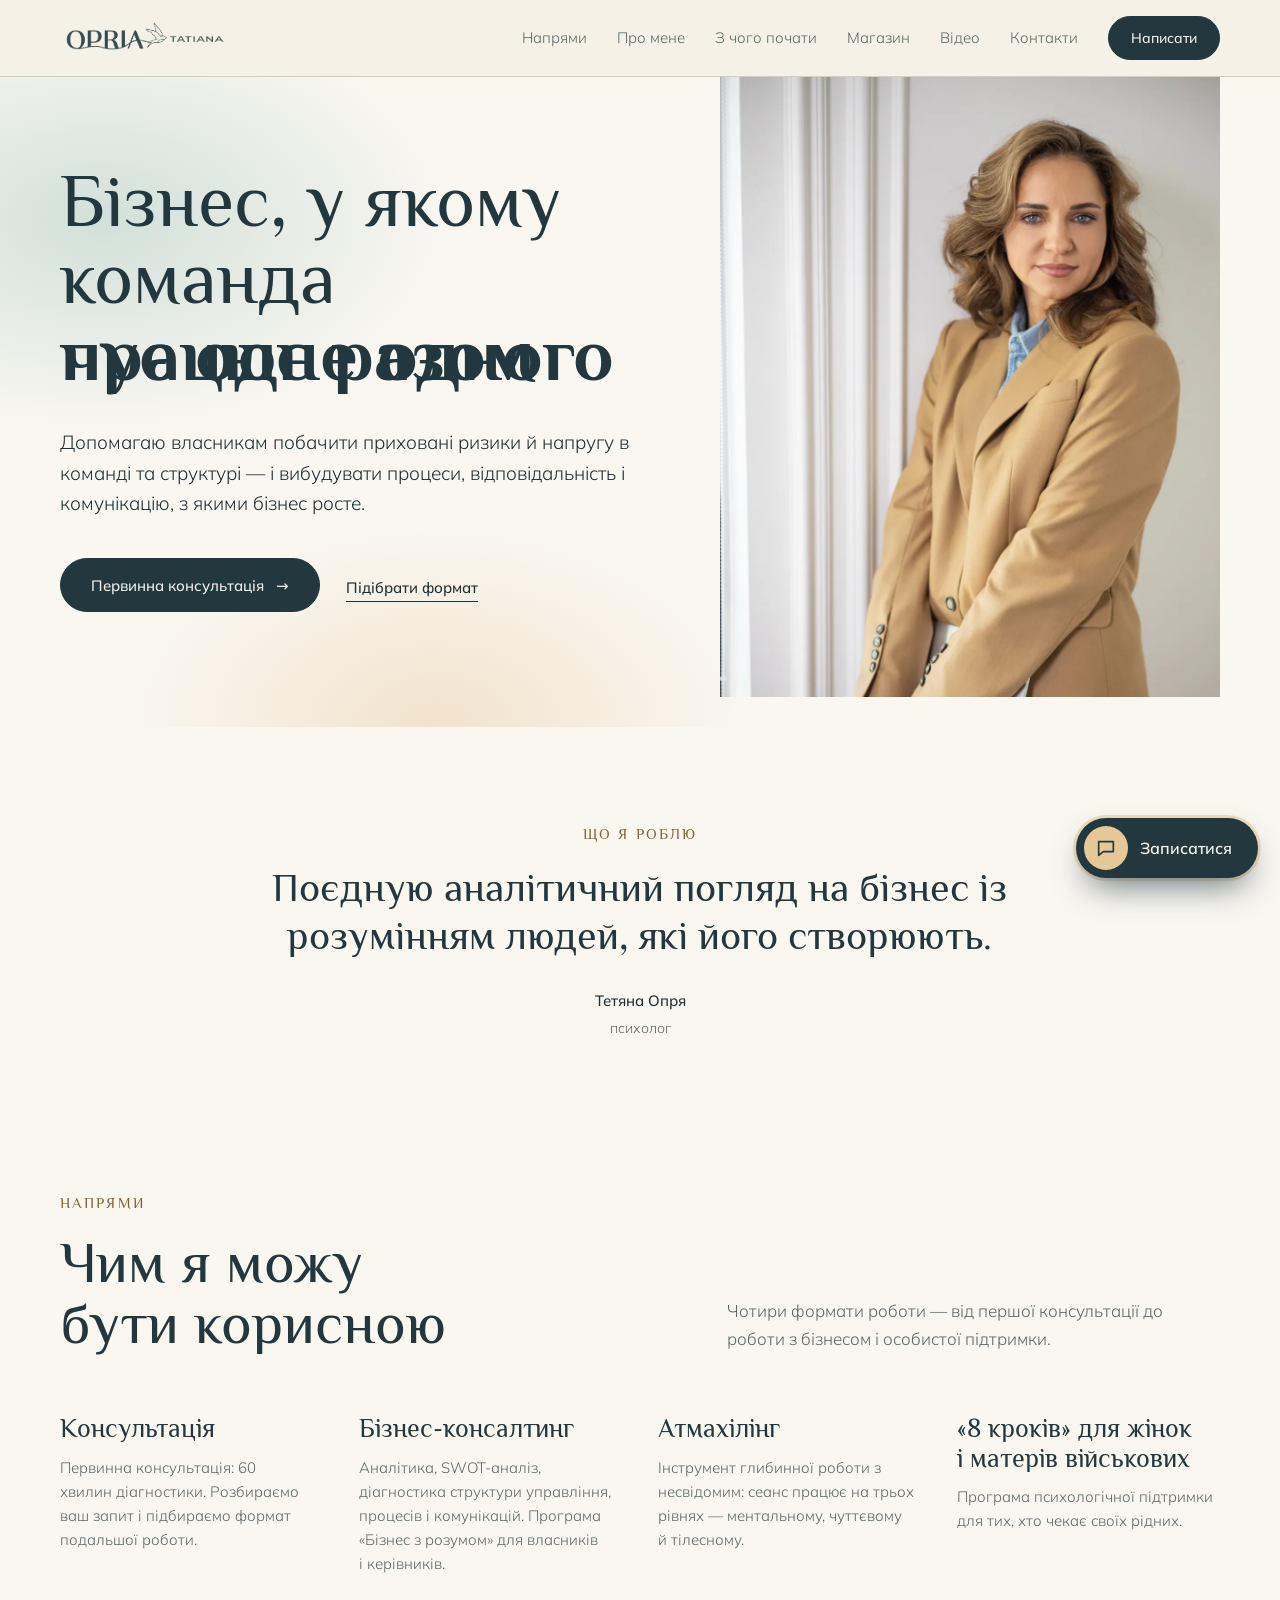
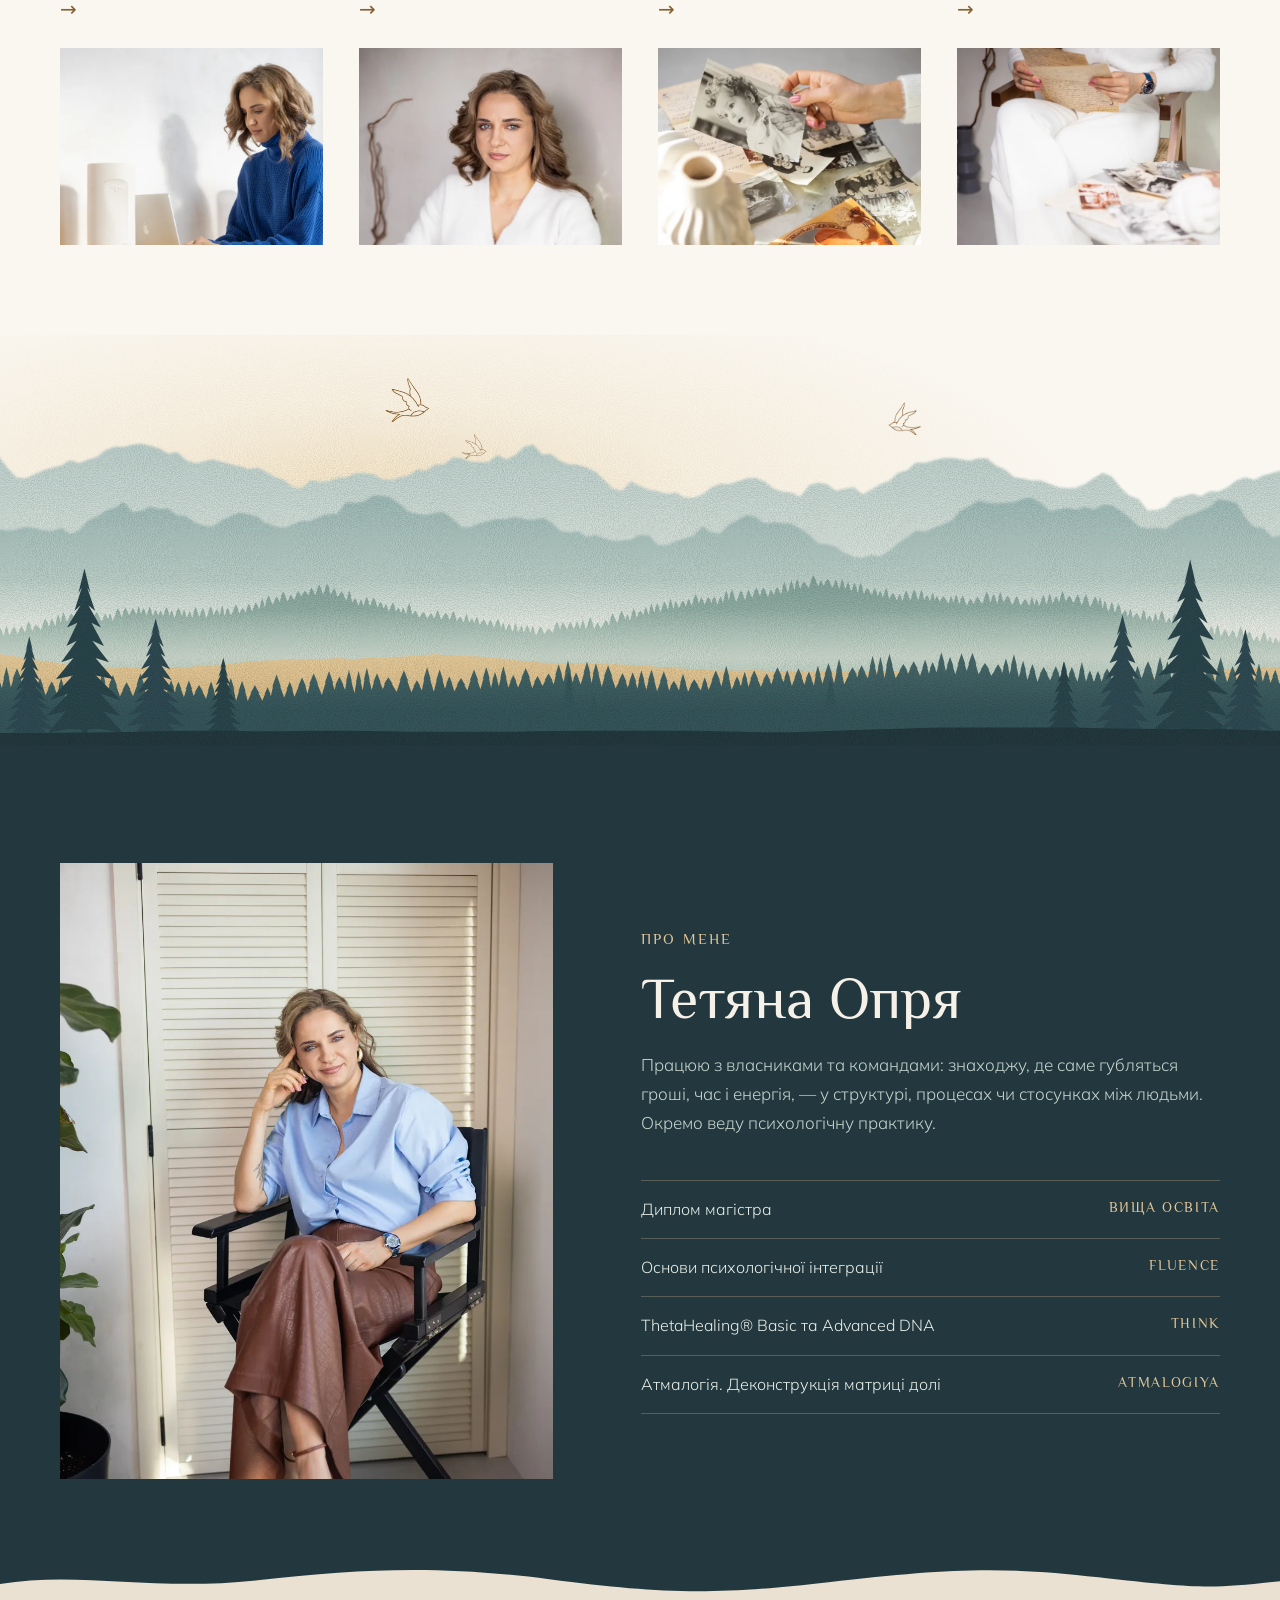
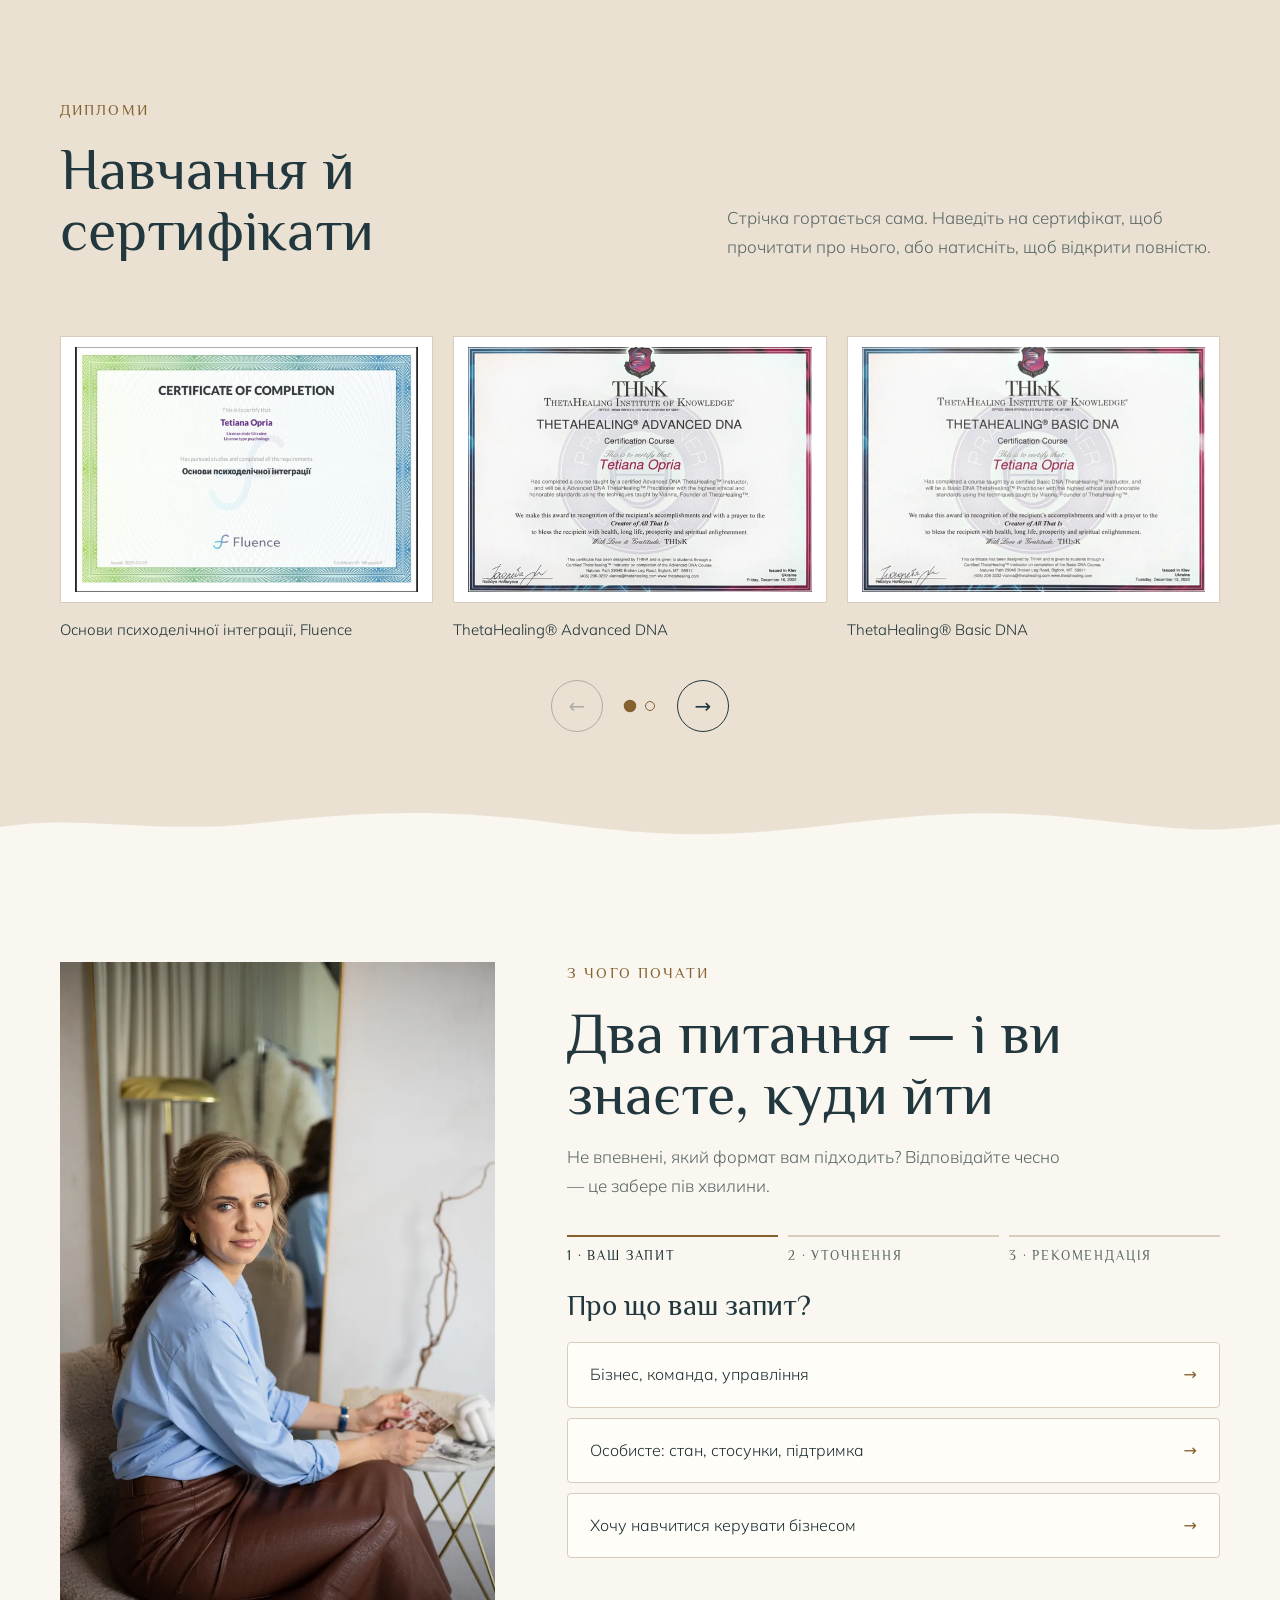
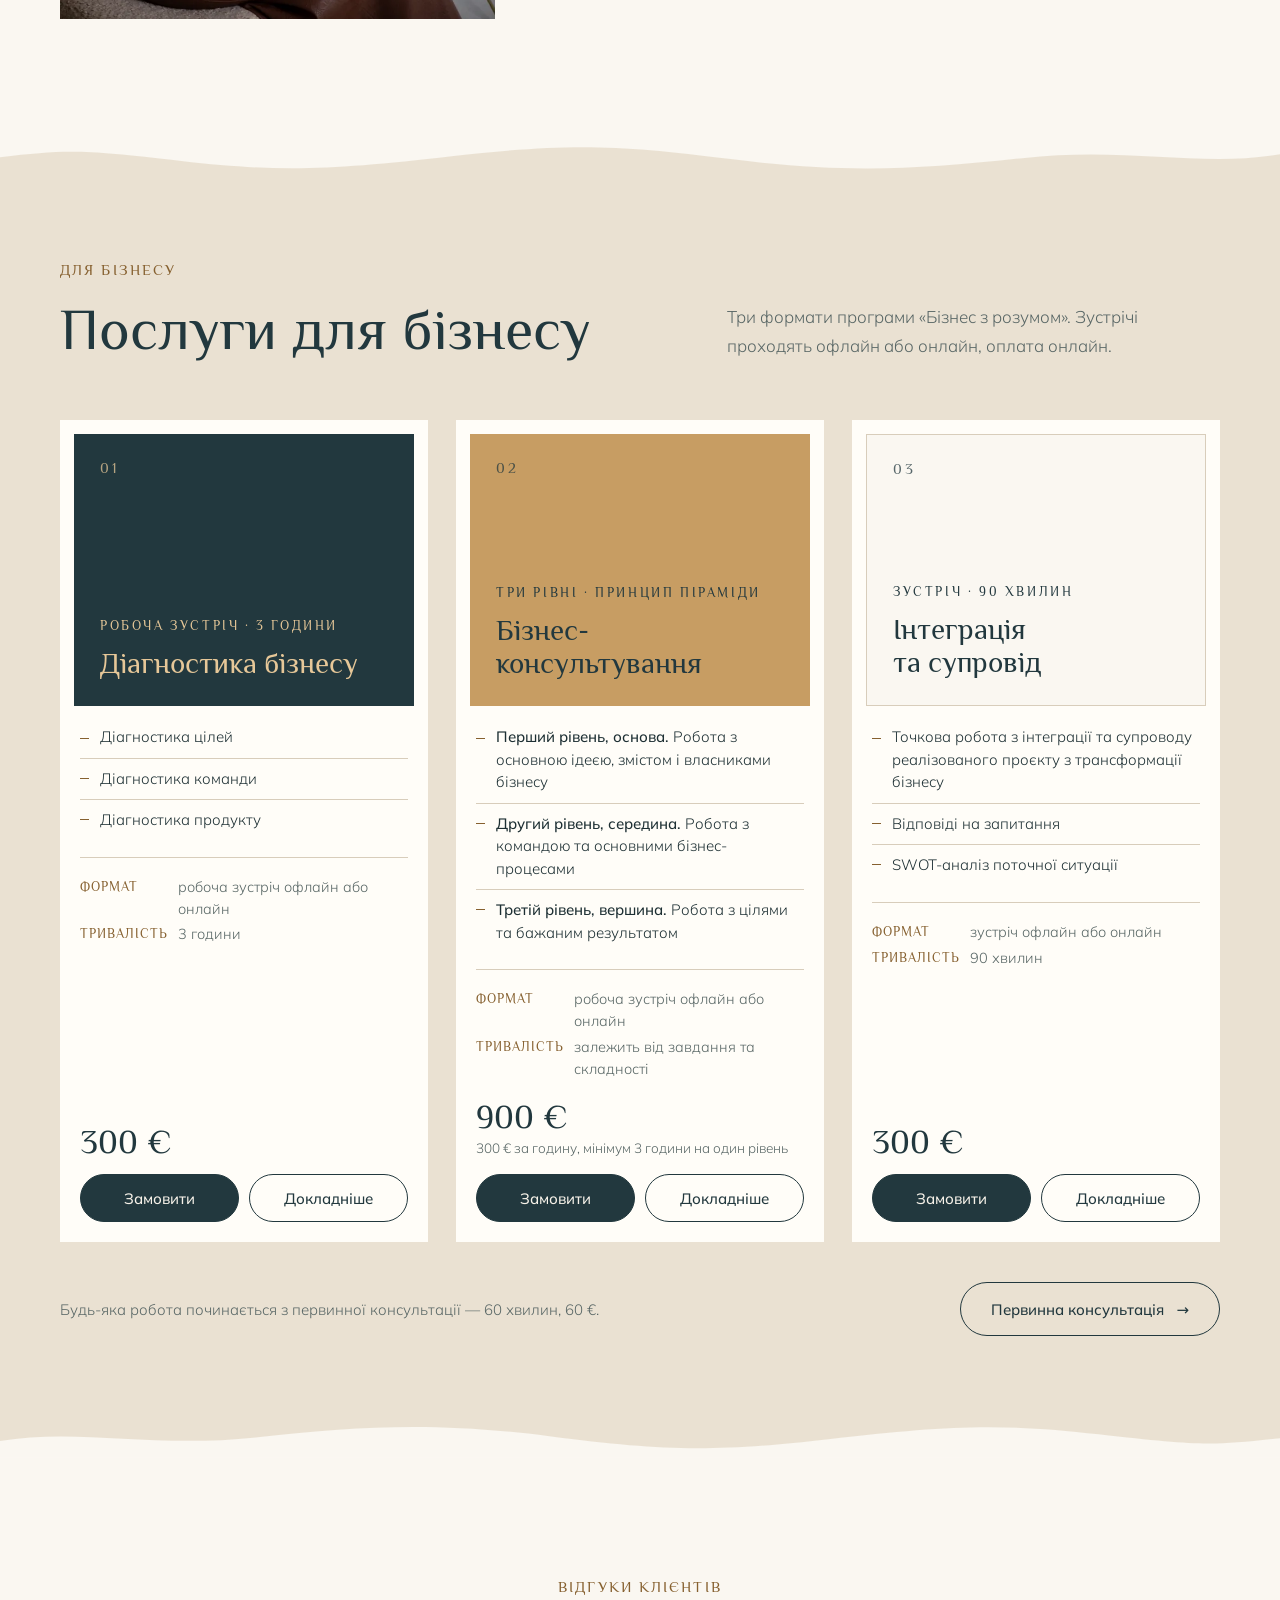
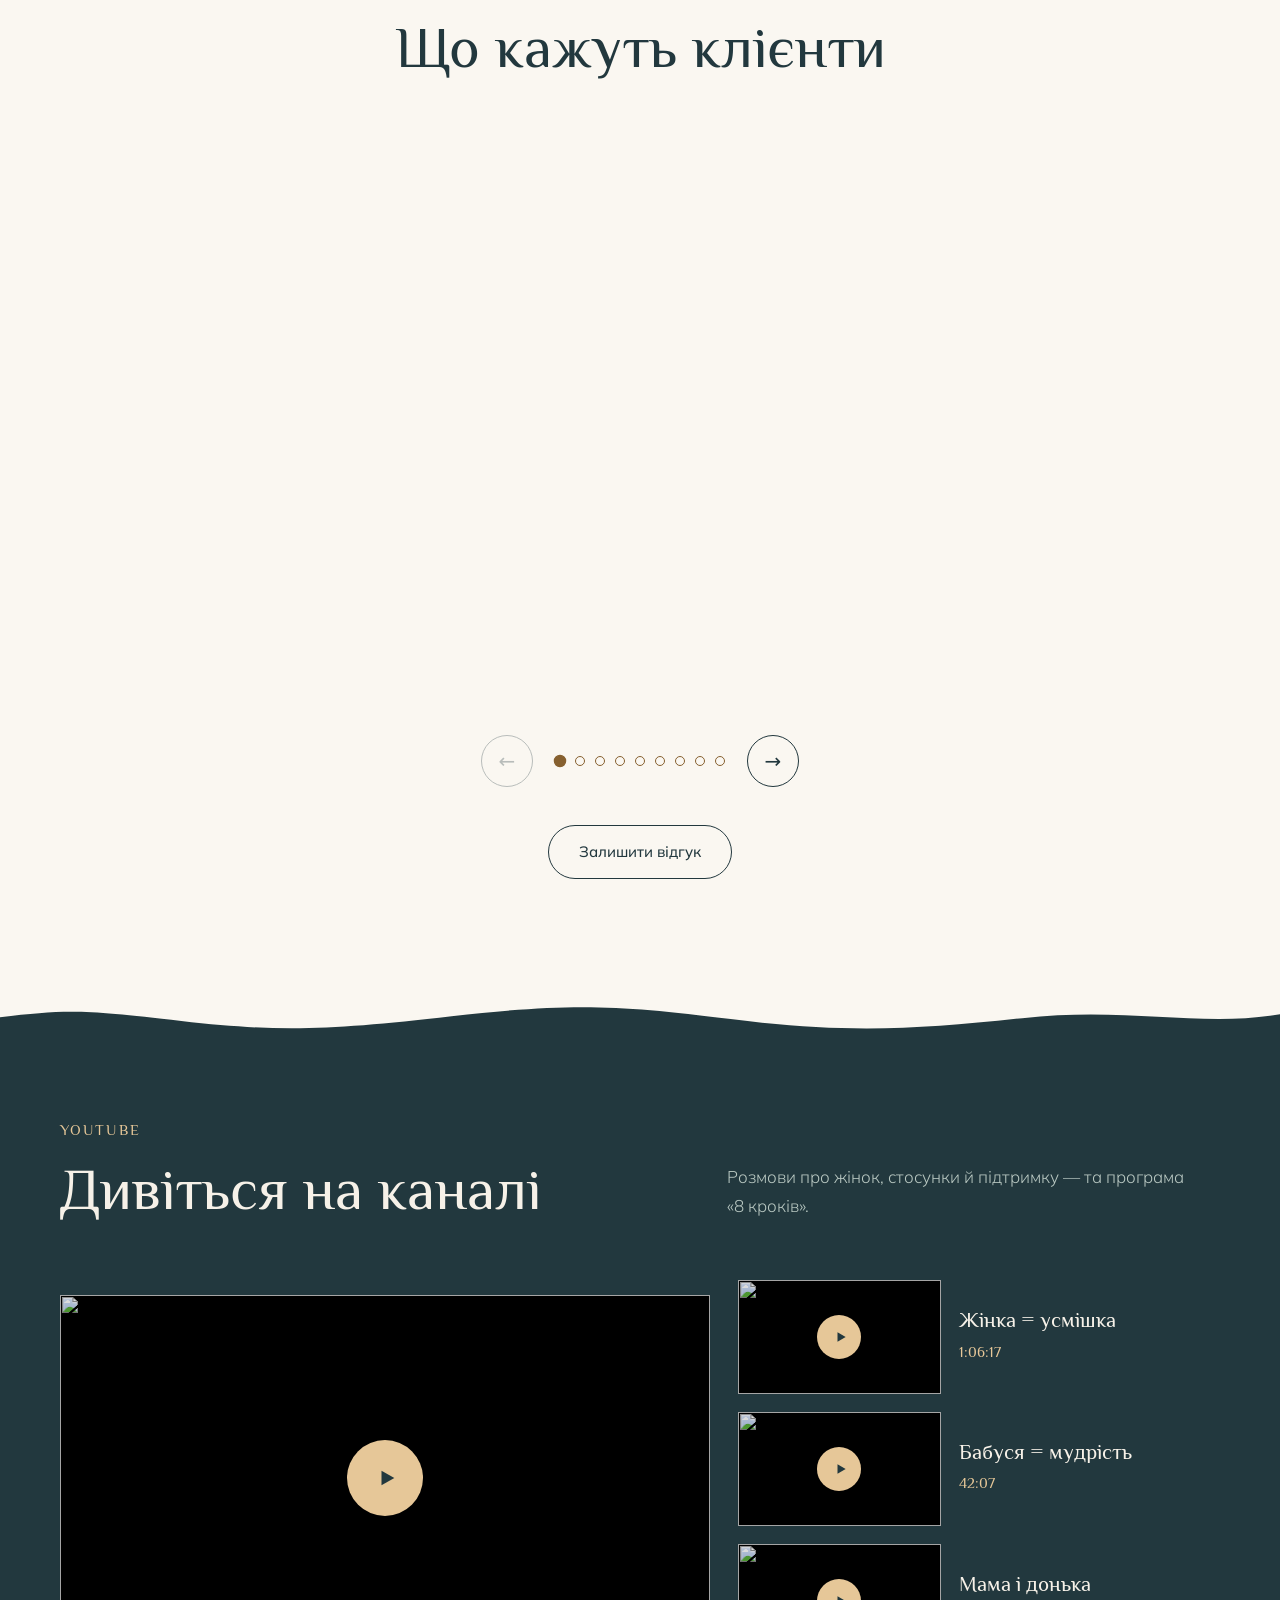
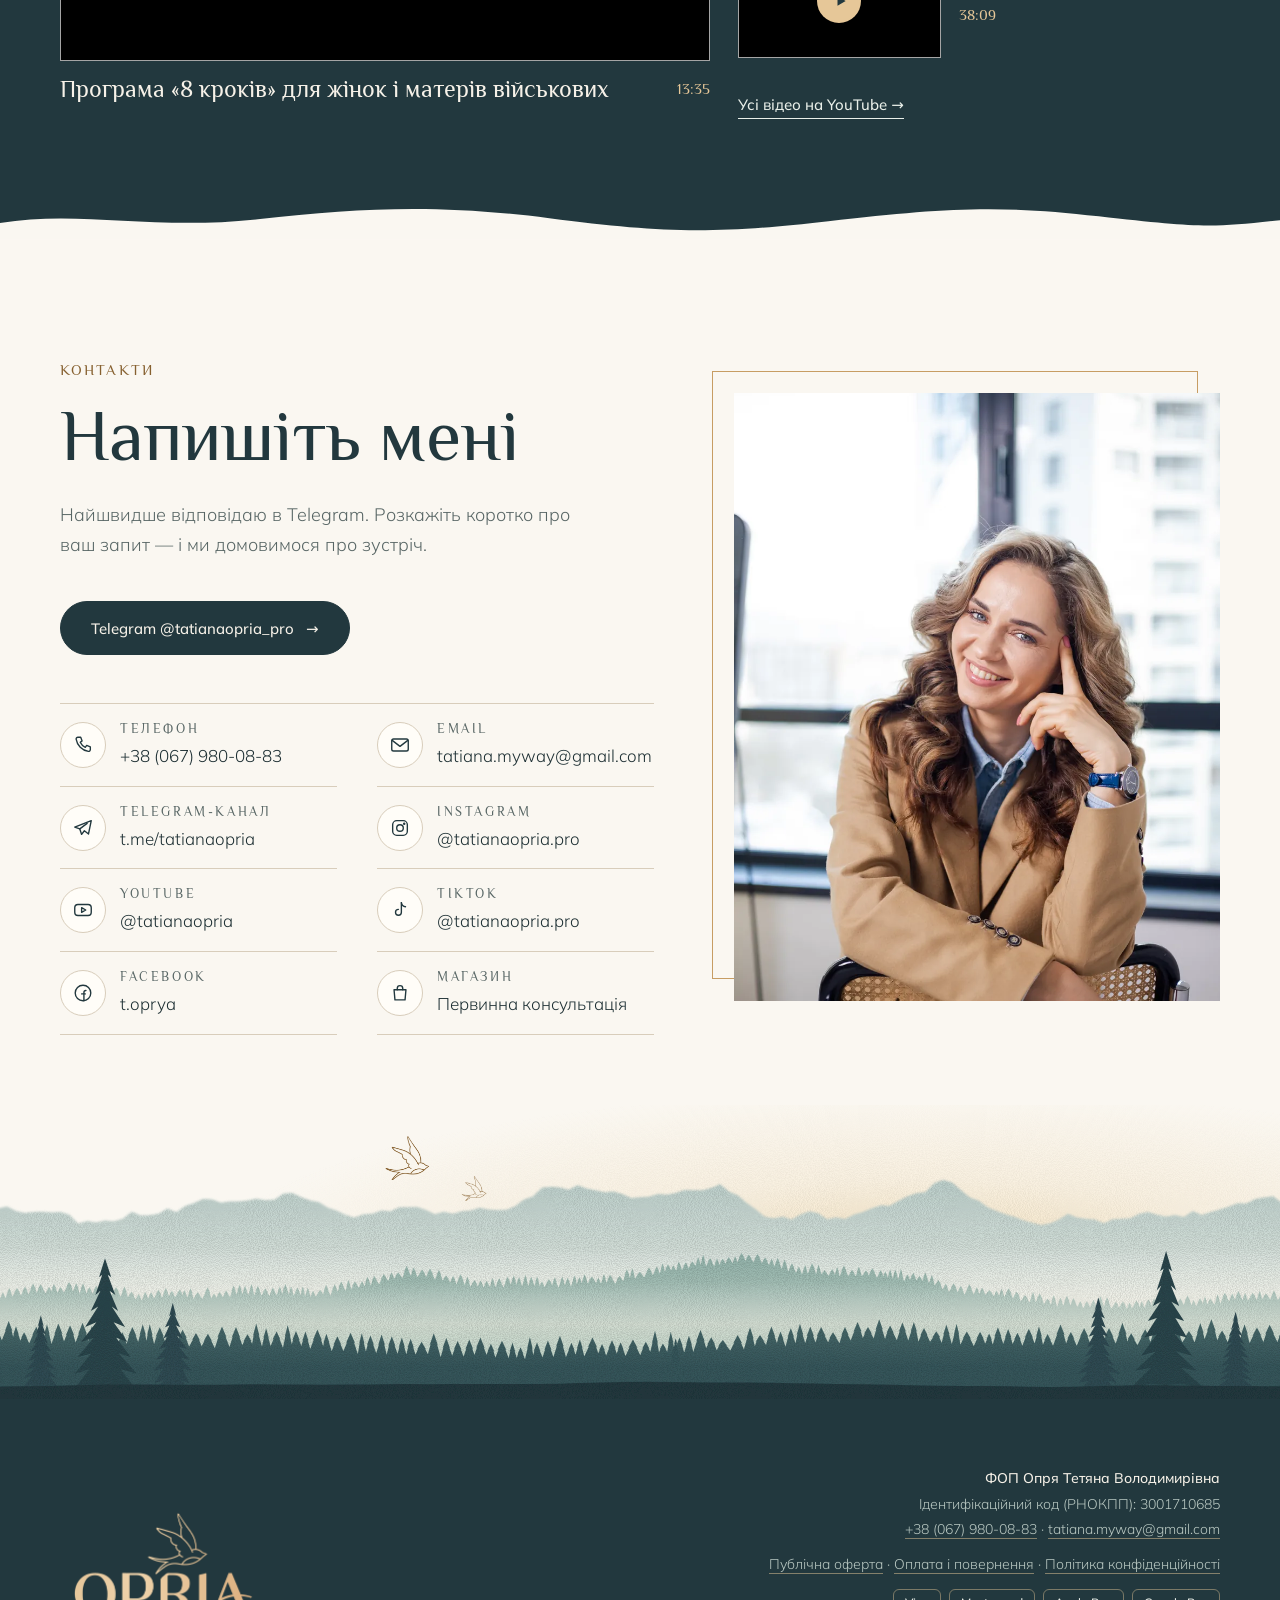
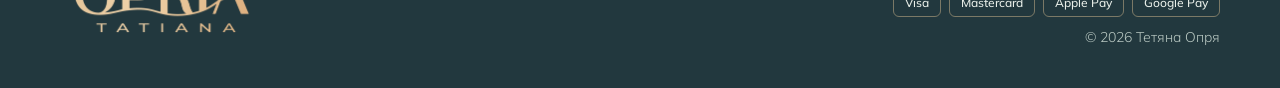
==== index.html @ efb80c73 "Правки з адмінки: index.html" ====
<!DOCTYPE html>
<html lang="uk"><head>
<meta charset="utf-8">
<meta name="viewport" content="width=device-width, initial-scale=1, viewport-fit=cover">
<title>Тетяна Опря — бізнес-консалтинг і психолог, Київ та онлайн</title>
<meta name="description" content="Бізнес-консалтинг для власників і команд, програма «Бізнес з розумом», атмахілінг, «8 кроків». Первинна консультація — 60 хвилин, онлайн або в Києві.">
<meta name="robots" content="index,follow,max-image-preview:large">
<meta name="theme-color" content="#22383e">
<link rel="canonical" href="https://tatianaopria.com/">
<meta property="og:type" content="website">
<meta property="og:site_name" content="Тетяна Опря">
<meta property="og:locale" content="uk_UA">
<meta property="og:url" content="https://tatianaopria.com/">
<meta property="og:title" content="Тетяна Опря — бізнес-консалтинг і психолог, Київ та онлайн">
<meta property="og:description" content="Бізнес-консалтинг для власників і команд, програма «Бізнес з розумом», атмахілінг, «8 кроків». Первинна консультація — 60 хвилин, онлайн або в Києві.">
<meta property="og:image" content="https://tatianaopria.com/img/og.jpg">
<meta property="og:image:width" content="1200">
<meta property="og:image:height" content="630">
<meta name="twitter:card" content="summary_large_image">
<link rel="icon" type="image/png" href="img/bird.png">
<link rel="apple-touch-icon" href="img/bird.png">
<link rel="preconnect" href="https://fonts.googleapis.com">
<link rel="preconnect" href="https://fonts.gstatic.com" crossorigin="">
<link href="https://fonts.googleapis.com/css2?family=Philosopher:ital,wght@0,400;0,700;1,400&amp;family=Mulish:wght@300;400;500;600&amp;display=swap" rel="stylesheet">
<script type="application/ld+json">
{"@context": "https://schema.org", "@type": "ProfessionalService", "@id": "https://tatianaopria.com/#org", "name": "Тетяна Опря", "alternateName": "OPRIA Tatiana", "description": "Бізнес-консалтинг для власників і команд, психологічна практика, атмахілінг.", "url": "https://tatianaopria.com/", "image": "https://tatianaopria.com/img/og.jpg", "logo": "https://tatianaopria.com/img/logo-teal.png", "telephone": "+380679800883", "email": "tatiana.myway@gmail.com", "priceRange": "60–900 EUR", "founder": {"@type": "Person", "name": "Тетяна Опря", "jobTitle": "Психолог, бізнес-консультант"}, "address": {"@type": "PostalAddress", "addressLocality": "Київ", "addressCountry": "UA"}, "areaServed": ["Київ", "Україна", "онлайн"], "sameAs": ["https://t.me/tatianaopria", "https://www.instagram.com/tatianaopria.pro", "https://youtube.com/@tatianaopria", "https://www.tiktok.com/@tatianaopria.pro", "https://www.facebook.com/t.oprya/"], "hasOfferCatalog": {"@type": "OfferCatalog", "name": "Послуги", "itemListElement": [{"@type": "Offer", "price": "60", "priceCurrency": "EUR", "url": "https://tatianaopria.com/magazyn.html", "itemOffered": {"@type": "Service", "name": "Первинна консультація, 60 хвилин"}}, {"@type": "Offer", "price": "300", "priceCurrency": "EUR", "url": "https://tatianaopria.com/biznes-z-rozumom.html", "itemOffered": {"@type": "Service", "name": "Діагностика бізнесу"}}, {"@type": "Offer", "price": "900", "priceCurrency": "EUR", "url": "https://tatianaopria.com/biznes-z-rozumom.html", "itemOffered": {"@type": "Service", "name": "Бізнес-консультування"}}, {"@type": "Offer", "price": "300", "priceCurrency": "EUR", "url": "https://tatianaopria.com/biznes-z-rozumom.html", "itemOffered": {"@type": "Service", "name": "Інтеграція та супровід"}}, {"@type": "Offer", "price": "306", "priceCurrency": "EUR", "url": "https://tatianaopria.com/atmakhilinh.html", "itemOffered": {"@type": "Service", "name": "Цикл сеансів атмахілінгу, персональний"}}, {"@type": "Offer", "price": "161", "priceCurrency": "EUR", "url": "https://tatianaopria.com/atmakhilinh.html", "itemOffered": {"@type": "Service", "name": "Грошовий потік — атмахілінг, група"}}]}}
</script>
<link rel="preload" as="image" href="img/hero-work.webp" fetchpriority="high">
<link rel="stylesheet" href="site.css?v=20261124q">
</head>
<body>
<a class="skip" href="#main">Перейти до змісту</a>
<svg width="0" height="0" style="position:absolute" aria-hidden="true"><filter id="ink" color-interpolation-filters="sRGB"><feGaussianBlur stdDeviation="4"></feGaussianBlur><feColorMatrix values="1 0 0 0 0  0 1 0 0 0  0 0 1 0 0  0 0 0 20 -8"></feColorMatrix></filter><filter id="ink-s" color-interpolation-filters="sRGB"><feGaussianBlur stdDeviation="2"></feGaussianBlur><feColorMatrix values="1 0 0 0 0  0 1 0 0 0  0 0 1 0 0  0 0 0 20 -8"></feColorMatrix></filter></svg>

<header>
  <div class="wrap bar">
    <a class="logo" href="#" aria-label="Тетяна Опря — на початок"><img src="img/logo-teal.png" alt="OPRIA Tatiana" width="842" height="199"></a>
    <button class="burger" aria-label="Меню" aria-expanded="false" aria-controls="menu"><i></i><i></i><i></i></button>
    <nav id="menu" aria-label="Основне меню">
      <a href="#napriamy">Напрями</a>
      <a href="#pro-mene">Про мене</a>
      <a href="#start">З чого почати</a>
      <a href="#magazyn">Магазин</a>
      <a href="#video">Відео</a>
      <a href="#kontakty">Контакти</a>
      <a class="btn" href="https://t.me/tatianaopria_pro" target="_blank" rel="noopener">Написати</a>
    </nav>
  </div>
</header>

<main id="main">

  <section class="hero">
    <div class="wrap">
      <div class="hero-t">
        <h1>Бізнес, у&nbsp;якому команда
          <span class="rot" aria-live="off">
            <span class="on">працює разом</span>
            <span aria-hidden="true">чує одне одного</span>
            <span aria-hidden="true">росте з&nbsp;вами</span>
          </span>
        </h1>
        <p class="lead">Допомагаю власникам побачити приховані ризики й напругу в команді та структурі — і вибудувати процеси, відповідальність і комунікацію, з якими бізнес росте.</p>
        <div class="acts">
          <button class="btn" type="button" data-order="Первинна консультація">Первинна консультація <span class="ar" aria-hidden="true">→</span></button>
          <a class="tlink" href="#start">Підібрати формат</a>
        </div>
      </div>
      <figure>
        <span class="ink" aria-hidden="true"><i></i><i></i><i></i><i></i><i></i><i></i></span>
        <img src="img/hero-work.webp" alt="Тетяна Опря в пісочному костюмі з ноутбуком у руках" width="1100" height="1670" fetchpriority="high">
      </figure>
    </div>
  </section>

  <section class="state" aria-label="Що я роблю">
    <div class="wrap rv">
      <p class="cap">Що я роблю</p>
      <p class="big">Поєдную аналітичний погляд на бізнес із розумінням людей, які його створюють.</p>
      <p class="sig"><b>Тетяна Опря</b><span>психолог</span></p>
    </div>
  </section>

  <section class="sect" id="napriamy">
    <div class="wrap">
      <div class="head rv">
        <div><p class="cap">Напрями</p><h2>Чим я можу бути корисною</h2></div>
        <p>Чотири формати роботи — від першої консультації до роботи з бізнесом і особистої підтримки.</p>
      </div>
      <div class="dirs rv">
        <a class="dir" href="magazyn.html#p602967">
          <h3>Консультація</h3>
          <p>Первинна консультація: 60 хвилин діагностики. Розбираємо ваш запит і підбираємо формат подальшої роботи.</p>
          <span class="go" aria-hidden="true">→</span>
          <span class="im"><img src="img/dir-laptop.webp" alt="Тетяна Опря в синьому светрі працює за ноутбуком" width="700" height="1059" loading="lazy" style="object-position:62% 0%"></span>
        </a>
        <a class="dir" href="konsaltynh.html">
          <h3>Бізнес-консалтинг</h3>
          <p>Аналітика, SWOT-аналіз, діагностика структури управління, процесів і комунікацій. Програма «Бізнес з&nbsp;розумом» для власників і керівників.</p>
          <span class="go" aria-hidden="true">→</span>
          <span class="im"><img src="img/dir-white.webp" alt="Тетяна Опря в білому костюмі" width="700" height="1051" loading="lazy" style="object-position:50% 4%"></span>
        </a>
        <a class="dir" href="atmakhilinh.html">
          <h3>Атмахілінг</h3>
          <p>Інструмент глибинної роботи з несвідомим: сеанс працює на трьох рівнях — ментальному, чуттєвому й тілесному.</p>
          <span class="go" aria-hidden="true">→</span>
          <span class="im"><img src="img/dir-3.webp" alt="Руки розкладають на столику старі фотографії" width="700" height="1051" loading="lazy" style="object-position:50% 40%"></span>
        </a>
        <a class="dir" href="8-krokiv.html">
          <h3>«8 кроків» для жінок і&nbsp;матерів військових</h3>
          <p>Програма психологічної підтримки для тих, хто чекає своїх рідних.</p>
          <span class="go" aria-hidden="true">→</span>
          <span class="im"><img src="img/dir-letter.webp" alt="Руки тримають старий лист" width="700" height="1051" loading="lazy" style="object-position:50% 6%"></span>
        </a>
      </div>
    </div>
    <div class="scene" aria-hidden="true">
      <img src="img/land-a.svg" alt="" width="1440" height="460" loading="lazy">
      <span class="bird b1"></span><span class="bird b2"></span><span class="bird b3"></span>
    </div>
  </section>

  <section class="sect about dark" id="pro-mene">
    <div class="wrap">
      <figure class="rv"><img src="img/about-chair.webp" alt="Тетяна Опря у блакитній сорочці сидить на режисерському стільці" width="900" height="1350" loading="lazy"></figure>
      <div class="rv">
        <p class="cap">Про мене</p>
        <h2 class="h2">Тетяна Опря</h2>
        <p class="t">Працюю з власниками та командами: знаходжу, де саме губляться гроші, час і енергія, — у структурі, процесах чи стосунках між людьми. Окремо веду психологічну практику.</p>
        <ul class="creds">
          <li><span>Диплом магістра</span><span>вища освіта</span></li>
          <li><span>Основи психологічної інтеграції</span><span>Fluence</span></li>
          <li><span>ThetaHealing® Basic та Advanced DNA</span><span>THInK</span></li>
          <li><span>Атмалогія. Деконструкція матриці долі</span><span>Atmalogiya</span></li>
        </ul>
      </div>
    </div>
    <svg class="edge bot" viewBox="0 0 1440 40" preserveAspectRatio="none" aria-hidden="true" style="color:var(--sand)"><path d="M0 0H1440V17C1352 31 1268 9 1150 21S948 37 822 22 640 5 508 19 316 36 204 24 76 12 0 20Z"></path></svg>
  </section>

  <section class="certs-sec" id="dyplomy" aria-labelledby="dyp-h">
    <div class="wrap">
      <div class="head rv">
        <div><p class="cap">Дипломи</p><h2 id="dyp-h">Навчання й сертифікати</h2></div>
        <p>Стрічка гортається сама. Наведіть на сертифікат, щоб прочитати про нього, або натисніть, щоб відкрити повністю.</p>
      </div>
    <div class="strip" tabindex="0" role="group" aria-roledescription="карусель" aria-label="Сертифікати">
      <a href="img/cert1.webp" target="_blank" rel="noopener">
        <span class="ci"><img src="img/cert1.webp" alt="Сертифікат Fluence" width="1260" height="900" loading="lazy">
          <span class="info" aria-hidden="true"><span class="bird"></span><b>Fluence · 2025</b><span class="tx">Курс освітньої платформи Fluence для фахівців із психології. Сертифікат про завершення навчання.</span><i>Відкрити сертифікат →</i></span></span>
        <span class="t">Основи психоделічної інтеграції, Fluence</span><span class="d">Fluence · 2025. Курс освітньої платформи Fluence для фахівців із психології. Сертифікат про завершення навчання.</span></a>
      <a href="img/cert4.webp" target="_blank" rel="noopener">
        <span class="ci"><img src="img/cert4.webp" alt="Сертифікат ThetaHealing Advanced DNA" width="1260" height="900" loading="lazy">
          <span class="info" aria-hidden="true"><span class="bird"></span><b>THInK · 2022</b><span class="tx">Поглиблений курс ThetaHealing® Institute of Knowledge. Дає кваліфікацію практика Advanced DNA.</span><i>Відкрити сертифікат →</i></span></span>
        <span class="t">ThetaHealing® Advanced DNA</span><span class="d">THInK · 2022. Поглиблений курс ThetaHealing® Institute of Knowledge. Дає кваліфікацію практика Advanced DNA.</span></a>
      <a href="img/cert5.webp" target="_blank" rel="noopener">
        <span class="ci"><img src="img/cert5.webp" alt="Сертифікат ThetaHealing Basic DNA" width="1260" height="900" loading="lazy">
          <span class="info" aria-hidden="true"><span class="bird"></span><b>THInK · 2022</b><span class="tx">Базовий курс ThetaHealing® Institute of Knowledge. Дає кваліфікацію практика Basic DNA.</span><i>Відкрити сертифікат →</i></span></span>
        <span class="t">ThetaHealing® Basic DNA</span><span class="d">THInK · 2022. Базовий курс ThetaHealing® Institute of Knowledge. Дає кваліфікацію практика Basic DNA.</span></a>
      <a href="img/cert-atm.webp" target="_blank" rel="noopener">
        <span class="ci"><img src="img/cert-atm.webp" alt="Сертифікат Atmalogiya" width="1260" height="900" loading="lazy">
          <span class="info" aria-hidden="true"><span class="bird"></span><b>Atmalogiya · 2019</b><span class="tx">Перший рівень авторської програми Ірини Іщенко, 106 академічних годин: генограми, метафоричні карти, робота зі стосунками.</span><i>Відкрити сертифікат →</i></span></span>
        <span class="t">Атмалогія. Деконструкція матриці долі</span><span class="d">Atmalogiya · 2019. Перший рівень авторської програми Ірини Іщенко, 106 академічних годин: генограми, метафоричні карти, робота зі стосунками.</span></a>
    </div>
      <div class="car-nav">
        <button class="car-b prev" type="button" aria-label="Попередній сертифікат">←</button>
        <div class="dots"></div>
        <button class="car-b next" type="button" aria-label="Наступний сертифікат">→</button>
      </div>
    </div>
    <svg class="edge bot" viewBox="0 0 1440 40" preserveAspectRatio="none" aria-hidden="true" style="color:var(--paper)"><path d="M0 0H1440V17C1352 31 1268 9 1150 21S948 37 822 22 640 5 508 19 316 36 204 24 76 12 0 20Z"></path></svg>
  </section>

  <section class="sect start" id="start" aria-labelledby="start-h">
    <div class="wrap">
      <figure class="rv"><img src="img/listen.webp" alt="Тетяна Опря сидить у кріслі й уважно слухає" width="800" height="1207" loading="lazy"></figure>
      <div class="rv">
        <p class="cap">З чого почати</p>
        <h2 class="h2" id="start-h">Два питання — і&nbsp;ви знаєте, куди йти</h2>
        <p class="sub">Не впевнені, який формат вам підходить? Відповідайте чесно — це забере пів хвилини.</p>
        <ol class="steps" aria-hidden="true">
          <li class="on" data-s="1">1 · Ваш запит</li><li data-s="2">2 · Уточнення</li><li data-s="3">3 · Рекомендація</li>
        </ol>
        <div class="quiz" aria-live="polite">
          <div class="q on" data-q="1">
            <h3>Про що ваш запит?</h3>
            <div class="opts">
              <button class="opt" data-go="biz">Бізнес, команда, управління</button>
              <button class="opt" data-go="self">Особисте: стан, стосунки, підтримка</button>
              <button class="opt" data-res="mind">Хочу навчитися керувати бізнесом</button>
            </div>
          </div>
          <div class="q" data-q="biz">
            <h3>Що вам зараз потрібніше?</h3>
            <div class="opts">
              <button class="opt" data-res="consult">Розібратися в конкретній ситуації в компанії</button>
              <button class="opt" data-res="mind">Системно навчитися керувати бізнесом</button>
            </div>
          </div>
          <div class="q" data-q="self">
            <h3>Ваш чоловік, син чи близька людина — військовий?</h3>
            <div class="opts">
              <button class="opt" data-res="army">Так</button>
              <button class="opt" data-res="talk">Ні</button>
            </div>
          </div>
          <div class="q res" data-q="res">
            <p class="cap">Вам підійде</p>
            <h3 class="res-h"></h3>
            <p class="res-p"></p>
            <a class="btn gold res-b" href="#" target="_blank" rel="noopener"></a>
            <button class="again" type="button">Пройти ще раз</button>
          </div>
        </div>
      </div>
    </div>
  </section>

  <section class="sect shop-sec" id="magazyn">
    <svg class="edge top" viewBox="0 0 1440 40" preserveAspectRatio="none" aria-hidden="true" style="color:var(--paper)"><path d="M0 0H1440V17C1352 31 1268 9 1150 21S948 37 822 22 640 5 508 19 316 36 204 24 76 12 0 20Z"></path></svg>
    <div class="wrap">
      <div class="head rv">
        <div><p class="cap">Для бізнесу</p><h2>Послуги для бізнесу</h2></div>
        <p>Три формати програми «Бізнес з розумом». Зустрічі проходять офлайн або онлайн, оплата онлайн.</p>
      </div>
      <div class="shop rv">
        <article class="prod bz">
          <div class="cover c1"><span class="cink" aria-hidden="true"><i></i><i></i><i></i><i></i></span><span class="tag">Робоча зустріч · 3 години</span><span class="no">01</span><h3>Діагностика бізнесу</h3></div>
          <ul class="bzl"><li>Діагностика цілей</li><li>Діагностика команди</li><li>Діагностика продукту</li></ul>
          <dl class="bzm"><div><dt>Формат</dt><dd>робоча зустріч офлайн або онлайн</dd></div><div><dt>Тривалість</dt><dd>3 години</dd></div></dl>
          <div class="bzp"><span class="price">300 €</span></div>
          <div class="bzb"><button class="btn" type="button" data-order="Діагностика бізнесу">Замовити</button><a class="btn ghost" href="biznes-z-rozumom.html#formaty">Докладніше</a></div>
        </article>
        <article class="prod bz">
          <div class="cover c2"><span class="cink" aria-hidden="true"><i></i><i></i><i></i><i></i></span><span class="tag">Три рівні · принцип піраміди</span><span class="no">02</span><h3>Бізнес-консультування</h3></div>
          <ul class="bzl"><li><b>Перший рівень, основа.</b> Робота з основною ідеєю, змістом і власниками бізнесу</li><li><b>Другий рівень, середина.</b> Робота з командою та основними бізнес-процесами</li><li><b>Третій рівень, вершина.</b> Робота з цілями та бажаним результатом</li></ul>
          <dl class="bzm"><div><dt>Формат</dt><dd>робоча зустріч офлайн або онлайн</dd></div><div><dt>Тривалість</dt><dd>залежить від завдання та складності</dd></div></dl>
          <div class="bzp"><span class="price">900 €</span><small>300 € за годину, мінімум 3 години на один рівень</small></div>
          <div class="bzb"><button class="btn" type="button" data-order="Бізнес-консультування">Замовити</button><a class="btn ghost" href="biznes-z-rozumom.html#formaty">Докладніше</a></div>
        </article>
        <article class="prod bz">
          <div class="cover c3"><span class="cink" aria-hidden="true"><i></i><i></i><i></i><i></i></span><span class="tag">Зустріч · 90 хвилин</span><span class="no">03</span><h3>Інтеграція та супровід</h3></div>
          <ul class="bzl"><li>Точкова робота з інтеграції та супроводу реалізованого проєкту з трансформації бізнесу</li><li>Відповіді на запитання</li><li>SWOT-аналіз поточної ситуації</li></ul>
          <dl class="bzm"><div><dt>Формат</dt><dd>зустріч офлайн або онлайн</dd></div><div><dt>Тривалість</dt><dd>90 хвилин</dd></div></dl>
          <div class="bzp"><span class="price">300 €</span></div>
          <div class="bzb"><button class="btn" type="button" data-order="Інтеграція та супровід">Замовити</button><a class="btn ghost" href="biznes-z-rozumom.html#formaty">Докладніше</a></div>
        </article>
      </div>
      <div class="shop-foot">
        <span>Будь-яка робота починається з первинної консультації — 60 хвилин, 60 €.</span>
        <a class="btn ghost" href="magazyn.html#p602967">Первинна консультація <span class="ar" aria-hidden="true">→</span></a>
      </div>
    </div>
    
    <svg class="edge bot" viewBox="0 0 1440 40" preserveAspectRatio="none" aria-hidden="true" style="color:var(--paper)"><path d="M0 0H1440V17C1352 31 1268 9 1150 21S948 37 822 22 640 5 508 19 316 36 204 24 76 12 0 20Z"></path></svg>
  </section>

  <section class="sect review" id="vidhuky">
    <div class="wrap">
      <div class="rv"><p class="cap">Відгуки клієнтів</p><h2 class="h2" style="margin-bottom:6px">Що кажуть клієнти</h2></div>
      <div class="rcar rv" data-carousel="">
        <div class="rtrack" tabindex="0" role="group" aria-roledescription="карусель" aria-label="Відгуки клієнтів">
          <div class="rq"><div class="st" aria-label="5 із 5">★★★★★</div><p>Співпраця з Тетяною стала важливим етапом розвитку команди.</p><p>Завдяки глибокій аналітиці та SWOT-аналізу ми виявили приховані організаційні ризики.</p><p>Вибудували нові принципи відповідальності та комунікації — і це прямо вплинуло на зменшення конфліктів, дедлайни та залученість працівників.</p><div class="who"><b>Ірина</b>будівельна компанія, Київ · 2024</div></div>
          <div class="rq"><div class="st" aria-label="5 із 5">★★★★★</div><p>Тетяна допомогла поглянути на наш бізнес під новим кутом. Ми провели діагностику команди, визначили слабкі місця в мотивації та управлінні графіками.</p><p>Завдяки структурованому підходу — з елементами SWOT-аналізу та персональних сесій — вдалося стабілізувати внутрішню атмосферу й повернути майстрам відчуття особистої значущості.</p><p>У результаті підвищилася лояльність клієнтів, скоротилася плинність і зросла ініціативність співробітників.</p><div class="who"><b>Марина</b>салон краси, Київ · 2025</div></div>
          <div class="rq"><div class="st" aria-label="5 із 5">★★★★★</div><p>Робота з Тетяною Опря дала нам змогу комплексно налаштувати взаємодію між відділами.</p><p>За допомогою психодіагностики, стратегічного аналізу та коригування внутрішніх бізнес-процесів команда почала працювати злагодженіше й продуктивніше.</p><p>Ми впровадили регулярні практики зворотного зв'язку, моніторинг емоційного стану співробітників і оптимізували KPI. У результаті підвищилася якість обслуговування і знизилася плинність персоналу.</p><div class="who"><b>Владислав</b>клієнтський сервіс (кол-центр), Варшава · 2024</div></div>
          <div class="rq"><div class="st" aria-label="5 із 5">★★★★★</div><p>Як психолог, я шукала спосіб глибше працювати з клієнтськими запитами без жорстких шаблонів.</p><p>Після курсу я почала використовувати символічне мислення як інструмент діагностики станів. Це додало глибини моїй роботі і розширило професійне бачення.</p><div class="who"><b>Ірина, 33 роки</b>інтеграція в професійну практику</div></div>
          <div class="rq"><div class="st" aria-label="5 із 5">★★★★★</div><p>Було відчуття, ніби я постійно приймаю рішення в тумані. Логіка ніби є, але ясності не було.</p><p>Зараз я чітко бачу, звідки виникає мій стан і як він впливає на вибір. Це дало відчуття внутрішньої опори, якої раніше не було.</p><div class="who"><b>Андрій, 39 років</b>вихід із внутрішньої розмитості</div></div>
          <div class="rq"><div class="st" aria-label="5 із 5">★★★★★</div><p>Я очікувала технік, але отримала інше — зміну способу мислення. Я почала задавати собі питання, які раніше просто не приходили в голову.</p><p>Це вплинуло не тільки на роботу з клієнтами, а й на особисті рішення. Відчуття — ніби мислення стало глибшим шаром.</p><div class="who"><b>Марина, 30 років</b>зміна рівня мислення</div></div>
          <div class="rq"><div class="st" aria-label="5 із 5">★★★★★</div><p>Для мене це не про езотерику. Це про здатність бачити приховані причинно-наслідкові зв'язки у власних станах.</p><p>Після курсу я став точніше приймати фінансові та стратегічні рішення, менше реагуючи емоційно.</p><div class="who"><b>Дмитро, 45 років</b>стратегічне усвідомлення</div></div>
          <div class="rq"><div class="st" aria-label="5 із 5">★★★★★</div><p>Прийшов із скепсисом. Але мені реально допомогли побачити, де я сам себе блокую.</p><p>Дуже м'який і адекватний підхід.</p><div class="who"><b>Ігор, 34 роки</b>програміст</div></div>
          <div class="rq"><div class="st" aria-label="5 із 5">★★★★★</div><p>Це вже зовсім інший рівень глибини. Робота йде не тільки з ситуаціями, а з внутрішніми сценаріями.</p><p>Після сесій реально змінюється спосіб мислення.</p><div class="who"><b>Анастасія, 31 рік</b>маркетолог</div></div>
          <div class="rq"><div class="st" aria-label="5 із 5">★★★★★</div><p>До курсу я часто діяла імпульсивно — особливо в роботі. Було відчуття постійного внутрішнього шуму і перевантаження. Я не розуміла, чому приймаю ті чи інші рішення, просто «так виходило».</p><p>Після навчання я почала бачити структуру своїх станів. Це не магія і не передбачення — це спосіб розпізнавати внутрішні патерни. Зараз я значно спокійніше приймаю бізнес-рішення і відчуваю контроль над процесом.</p><div class="who"><b>Ольга, 36 років</b>з реактивності в усвідомлені рішення</div></div>
          <div class="rq"><div class="st" aria-label="5 із 5">★★★★★</div><p>Я прийшов із запитом на ясність у складних управлінських рішеннях. Часто було відчуття тиску і розпорошеності.</p><p>Курс дав мені інструмент спостереження за своїм внутрішнім станом перед дією. Це кардинально змінило мій підхід до роботи з командою і стратегічного планування.</p><div class="who"><b>Роман, 41 рік</b>зміна управлінського мислення</div></div>
        </div>
        <div class="car-nav">
          <button class="car-b prev" type="button" aria-label="Попередній відгук">←</button>
          <div class="dots"></div>
          <button class="car-b next" type="button" aria-label="Наступний відгук">→</button>
        </div>
      </div>
      <div class="rform-wrap rv" id="zalyshyty-vidhuk">
        <button class="btn ghost" type="button" id="rf-open" aria-expanded="false" aria-controls="rform">Залишити відгук</button>
        <form class="rform" id="rform" hidden="">
          <h3>Ваш відгук</h3>
          <label>Ім'я<input name="n" required="" maxlength="60" autocomplete="given-name" placeholder="Як вас підписати"></label>
          <label>Про що відгук<select name="s"><option>Бізнес-консалтинг</option><option>«Бізнес з розумом»</option><option>Атмахілінг</option><option>Первинна консультація</option><option>Програма «8 кроків»</option><option>Інше</option></select></label>
          <label>Текст відгуку<textarea name="t" required="" rows="5" maxlength="1200" placeholder="З яким запитом ви прийшли і що змінилося"></textarea></label>
          <label class="chk"><input type="checkbox" name="c" required=""><span>Погоджуюся, що мій відгук можуть опублікувати на сайті</span></label>
          <div class="acts">
            <input class="fw-hp" name="website" tabindex="-1" autocomplete="off" aria-hidden="true">
            <button class="btn" type="submit">Надіслати відгук</button>
          </div>
          <p class="rnote">Відгук одразу надходить Тетяні й з'явиться на сайті після перевірки. Дані обробляються згідно з <a href="polityka.html">політикою конфіденційності</a>.</p>
          <p class="rdone" role="status" hidden=""></p>
        </form>
      </div>
    </div>
  </section>

  <section class="sect dark" id="video">
    <svg class="edge top" viewBox="0 0 1440 40" preserveAspectRatio="none" aria-hidden="true" style="color:var(--paper)"><path d="M0 0H1440V17C1352 31 1268 9 1150 21S948 37 822 22 640 5 508 19 316 36 204 24 76 12 0 20Z"></path></svg>
    <div class="wrap">
      <div class="head rv">
        <div><p class="cap">YouTube</p><h2>Дивіться на каналі</h2></div>
        <p>Розмови про жінок, стосунки й підтримку — та програма «8 кроків».</p>
      </div>
      <div class="vids rv">
        <button class="yt" data-id="8SIh7wb8vqs" aria-label="Відтворити відео: програма «8 кроків» для жінок і матерів військових">
          <span class="th"><img src="https://i.ytimg.com/vi/8SIh7wb8vqs/hqdefault.jpg" alt="" width="480" height="360" loading="lazy"><span class="play"><svg viewBox="0 0 24 24"><path d="M6 4l14 8-14 8z"></path></svg></span></span>
          <span class="ttl">Програма «8 кроків» для жінок і матерів військових <small>13:35</small></span>
        </button>
        <div class="vlist">
          <button class="yt" data-id="0f-T3gOtKMw" aria-label="Відтворити відео: Жінка = усмішка">
            <span class="th"><img src="https://i.ytimg.com/vi/0f-T3gOtKMw/hqdefault.jpg" alt="" width="480" height="360" loading="lazy"><span class="play"><svg viewBox="0 0 24 24"><path d="M6 4l14 8-14 8z"></path></svg></span></span>
            <span class="ttl">Жінка = усмішка <small>1:06:17</small></span>
          </button>
          <button class="yt" data-id="3y-gbesn1P4" aria-label="Відтворити відео: Бабуся = мудрість">
            <span class="th"><img src="https://i.ytimg.com/vi/3y-gbesn1P4/hqdefault.jpg" alt="" width="480" height="360" loading="lazy"><span class="play"><svg viewBox="0 0 24 24"><path d="M6 4l14 8-14 8z"></path></svg></span></span>
            <span class="ttl">Бабуся = мудрість <small>42:07</small></span>
          </button>
          <button class="yt" data-id="n4B8qgUUm80" aria-label="Відтворити відео: Мама і донька">
            <span class="th"><img src="https://i.ytimg.com/vi/n4B8qgUUm80/hqdefault.jpg" alt="" width="480" height="360" loading="lazy"><span class="play"><svg viewBox="0 0 24 24"><path d="M6 4l14 8-14 8z"></path></svg></span></span>
            <span class="ttl">Мама і донька <small>38:09</small></span>
          </button>
          <p style="margin-top:10px"><a class="tlink" href="https://youtube.com/@tatianaopria" target="_blank" rel="noopener">Усі відео на YouTube →</a></p>
        </div>
      </div>
    </div>
    <svg class="edge bot" viewBox="0 0 1440 40" preserveAspectRatio="none" aria-hidden="true" style="color:var(--paper)"><path d="M0 0H1440V17C1352 31 1268 9 1150 21S948 37 822 22 640 5 508 19 316 36 204 24 76 12 0 20Z"></path></svg>
  </section>

  <section class="sect contact" id="kontakty">
    <div class="wrap">
      <div class="rv">
        <p class="cap">Контакти</p>
        <h2>Напишіть мені</h2>
        <p class="t">Найшвидше відповідаю в Telegram. Розкажіть коротко про ваш запит — і ми домовимося про зустріч.</p>
        <div class="acts"><a class="btn" href="https://t.me/tatianaopria_pro" target="_blank" rel="noopener">Telegram @tatianaopria_pro <span class="ar" aria-hidden="true">→</span></a></div>
        <ul class="links">
          <li><a href="tel:+380679800883"><span class="lic" aria-hidden="true"><svg viewBox="0 0 24 24"><path d="M6.5 3.5h3l1.5 4-2 1.500a11 11 0 0 0 5.5 5.500l1.5-2 4 1.500v3a2 2 0 0 1-2.2 2A16 16 0 0 1 4.5 5.700a2 2 0 0 1 2-2.200Z"></path></svg></span><small>Телефон</small>+38 (067) 980-08-83</a></li>
          <li><a href="mailto:tatiana.myway@gmail.com"><span class="lic" aria-hidden="true"><svg viewBox="0 0 24 24"><rect x="3" y="5.5" width="18" height="13" rx="2"></rect><path d="m3.5 7 8.5 6.500L20.5 7"></path></svg></span><small>Email</small>tatiana.myway@gmail.com</a></li>
          <li><a href="https://t.me/tatianaopria" target="_blank" rel="noopener"><span class="lic" aria-hidden="true"><svg viewBox="0 0 24 24"><path d="M21 4 3 11l5.5 2 2 6 3-4 4.5 3.500Z"></path><path d="m8.5 13 8-6"></path></svg></span><small>Telegram-канал</small>t.me/tatianaopria</a></li>
          <li><a href="https://www.instagram.com/tatianaopria.pro" target="_blank" rel="noopener"><span class="lic" aria-hidden="true"><svg viewBox="0 0 24 24"><rect x="4" y="4" width="16" height="16" rx="4.5"></rect><circle cx="12" cy="12" r="3.6"></circle><circle cx="16.6" cy="7.4" r=".6" fill="currentColor"></circle></svg></span><small>Instagram</small>@tatianaopria.pro</a></li>
          <li><a href="https://youtube.com/@tatianaopria" target="_blank" rel="noopener"><span class="lic" aria-hidden="true"><svg viewBox="0 0 24 24"><rect x="3" y="6" width="18" height="12" rx="3.5"></rect><path d="m10.5 9.5 4.5 2.5-4.5 2.500Z"></path></svg></span><small>YouTube</small>@tatianaopria</a></li>
          <li><a href="https://www.tiktok.com/@tatianaopria.pro" target="_blank" rel="noopener"><span class="lic" aria-hidden="true"><svg viewBox="0 0 24 24"><path d="M13.5 4v10.500a3.2 3.2 0 1 1-3.2-3.2"></path><path d="M13.5 4c.4 2.6 2 4.2 4.5 4.5"></path></svg></span><small>TikTok</small>@tatianaopria.pro</a></li>
          <li><a href="https://www.facebook.com/t.oprya/" target="_blank" rel="noopener"><span class="lic" aria-hidden="true"><svg viewBox="0 0 24 24"><circle cx="12" cy="12" r="8.5"></circle><path d="M13 20.500V11.500c0-1.4.7-2.2 2.2-2.200M10.5 13h4"></path></svg></span><small>Facebook</small>t.oprya</a></li>
          <li><a href="magazyn.html"><span class="lic" aria-hidden="true"><svg viewBox="0 0 24 24"><path d="M5.5 8.500h13l-1 11h-11Z"></path><path d="M9 8.500V7a3 3 0 0 1 6 0v1.5"></path></svg></span><small>Магазин</small>Первинна консультація</a></li>
        </ul>
      </div>
      <figure class="rv"><img src="img/contact.webp" alt="Тетяна Опря усміхається, спершись на спинку стільця" width="900" height="1340" loading="lazy"></figure>
    </div>
    <div class="scene low" aria-hidden="true">
      <img src="img/land-b.svg" alt="" width="1440" height="330" loading="lazy">
      <span class="bird b1"></span><span class="bird b2"></span>
    </div>
  </section>
</main>

<footer>
  <div class="wrap">
    <img class="flogo" src="img/logo-main-gold.png" alt="OPRIA Tatiana" width="843" height="596" loading="lazy">
    <div class="req">
      <b>ФОП Опря Тетяна Володимирівна</b>
      <span>Ідентифікаційний код (РНОКПП): 3001710685</span>
      <span><a href="tel:+380679800883">+38 (067) 980-08-83</a> · <a href="mailto:tatiana.myway@gmail.com">tatiana.myway@gmail.com</a></span>
      <span class="flinks"><a href="oferta.html">Публічна оферта</a> · <a href="oplata.html">Оплата і повернення</a> · <a href="polityka.html">Політика конфіденційності</a></span>
      <span class="pay" aria-label="Способи оплати"><i>Visa</i><i>Mastercard</i><i>Apple Pay</i><i>Google Pay</i></span>
      <span>© 2026 Тетяна Опря</span>
    </div>
  </div>
</footer>

<script>
(function(){
  var reduce = matchMedia('(prefers-reduced-motion: reduce)').matches;

  /* меню на телефоні */
  var burger = document.querySelector('.burger'), menu = document.getElementById('menu');
  function setMenu(open){ menu.classList.toggle('open', open); burger.setAttribute('aria-expanded', open); }
  burger.addEventListener('click', function(){ setMenu(!menu.classList.contains('open')); });
  menu.addEventListener('click', function(e){ if (e.target.closest('a')) setMenu(false); });
  document.addEventListener('keydown', function(e){ if (e.key === 'Escape') setMenu(false); });

  /* слова, що змінюються в заголовку */
  var rot = [].slice.call(document.querySelectorAll('.rot span')), ri = 0;
  if (!reduce && rot.length > 1) setInterval(function(){
    var cur = rot[ri], next = rot[(ri + 1) % rot.length];
    cur.classList.remove('on'); cur.classList.add('out');
    next.classList.remove('out'); next.classList.add('on');
    setTimeout(function(){ cur.classList.remove('out'); }, 800);
    ri = (ri + 1) % rot.length;
  }, 2800);

  /* поява блоків при прокручуванні */
  var rv = document.querySelectorAll('.rv');
  if (reduce || !('IntersectionObserver' in window)) rv.forEach(function(el){ el.classList.add('in'); });
  else {
    var io = new IntersectionObserver(function(es){
      es.forEach(function(e){ if (e.isIntersecting){ e.target.classList.add('in'); io.unobserve(e.target); } });
    }, {rootMargin:'0px 0px -8% 0px'});
    rv.forEach(function(el){ io.observe(el); });
  }

  /* карусель сертифікатів */
  (function(){
    var strip = document.querySelector('.strip'), slides = strip.children, dots = document.querySelector('.dots');
    var prev = document.querySelector('.car-b.prev'), next = document.querySelector('.car-b.next'), pages = 0;
    function step(){ return slides[0].getBoundingClientRect().width + 20; }
    function cur(){ return Math.round(strip.scrollLeft / step()); }
    function go(i){ strip.scrollTo({left: i * step(), behavior: reduce ? 'auto' : 'smooth'}); }
    function mark(){
      var c = Math.min(cur(), pages - 1);
      [].forEach.call(dots.children, function(d, i){ d.setAttribute('aria-current', i === c); });
      prev.disabled = c <= 0; next.disabled = c >= pages - 1;
    }
    function build(){
      var per = Math.max(1, Math.round((strip.clientWidth + 20) / step()));
      pages = Math.max(1, slides.length - per + 1);
      dots.innerHTML = '';
      for (var i = 0; i < pages; i++) (function(i){
        var d = document.createElement('button'); d.type = 'button';
        d.setAttribute('aria-label', 'Сертифікат ' + (i + 1));
        d.addEventListener('click', function(){ go(i); }); dots.appendChild(d);
      })(i);
      mark();
    }
    prev.addEventListener('click', function(){ go(cur() - 1); });
    next.addEventListener('click', function(){ go(cur() + 1); });

    /* автогортання: зупиняється, коли людина торкається каруселі */
    var car = strip.parentNode, timer = 0, hold = false, seen = false;
    function tick(){ if (!hold && seen && pages > 1) go(cur() >= pages - 1 ? 0 : cur() + 1); }
    function pause(){ hold = true; }
    function resume(){ hold = false; }
    if (!reduce) {
      timer = setInterval(tick, 3500);
      ['pointerenter','focusin','touchstart'].forEach(function(e){ strip.addEventListener(e, pause, {passive:true}); });
      ['pointerleave','focusout'].forEach(function(e){ strip.addEventListener(e, resume); });
      strip.addEventListener('touchend', function(){ setTimeout(resume, 6000); }, {passive:true});
      if ('IntersectionObserver' in window) new IntersectionObserver(function(es){ seen = es[0].isIntersecting; }, {threshold:.4}).observe(strip);
      else seen = true;
    }

    /* перетягування мишкою */
    var down = false, sx = 0, sl = 0, moved = false;
    strip.addEventListener('pointerdown', function(e){ if (e.pointerType !== 'mouse') return; down = true; moved = false; sx = e.clientX; sl = strip.scrollLeft; });
    addEventListener('pointermove', function(e){
      if (!down) return; var d = e.clientX - sx;
      if (Math.abs(d) > 6){ moved = true; strip.style.scrollSnapType = 'none'; strip.scrollLeft = sl - d; }
    });
    addEventListener('pointerup', function(){
      if (!down) return; down = false;
      if (moved){ strip.style.scrollSnapType = ''; go(cur()); }
    });
    strip.addEventListener('click', function(e){ if (moved){ e.preventDefault(); moved = false; } });
    strip.addEventListener('dragstart', function(e){ e.preventDefault(); });
    strip.addEventListener('scroll', mark, {passive:true});
    strip.addEventListener('keydown', function(e){
      if (e.key === 'ArrowRight'){ e.preventDefault(); go(cur() + 1); }
      if (e.key === 'ArrowLeft'){ e.preventDefault(); go(cur() - 1); }
    });
    addEventListener('resize', build); build();
  })();

  /* YouTube вантажиться лише після натискання */
  document.querySelectorAll('.yt').forEach(function(b){
    b.addEventListener('click', function(){
      if (b.querySelector('iframe')) return;
      var f = document.createElement('iframe');
      f.src = 'https://www.youtube-nocookie.com/embed/' + b.dataset.id + '?autoplay=1&rel=0';
      f.allow = 'autoplay; encrypted-media; picture-in-picture; fullscreen';
      f.allowFullscreen = true; f.title = b.getAttribute('aria-label');
      b.querySelector('.th').appendChild(f);
    });
  });

  /* квіз «З чого почати» */
  var R = {
    consult:{h:'Бізнес-консалтинг', p:'Діагностика компанії: структура, процеси, команда. Знайдемо, що гальмує зростання і що з цим робити.', b:'Записатися', u:'konsaltynh.html'},
    mind:{h:'«Бізнес з розумом»', p:'Програма, яка допоможе вибудувати систему управління й керувати бізнесом усвідомлено.', b:'Дізнатися більше', u:'biznes-z-rozumom.html'},
    army:{h:'Програма «8 кроків»', p:'Психологічна підтримка для жінок і матерів військових.', b:'Перейти', u:'8-krokiv.html'},
    talk:{h:'Первинна консультація', p:'60 хвилин діагностики: розбираємо ваш запит і підбираємо формат подальшої роботи.', b:'Записатися', u:'magazyn.html#p602967'}
  };
  var qs = document.querySelectorAll('.q'), steps = document.querySelectorAll('.steps li');
  function show(id, step){
    qs.forEach(function(q){ q.classList.toggle('on', q.dataset.q === id); });
    steps.forEach(function(s){ s.classList.toggle('on', +s.dataset.s <= step); });
  }
  document.querySelectorAll('[data-go]').forEach(function(b){ b.addEventListener('click', function(){ show(b.dataset.go, 2); }); });
  document.querySelectorAll('[data-res]').forEach(function(b){ b.addEventListener('click', function(){
    var r = R[b.dataset.res];
    document.querySelector('.res-h').textContent = r.h;
    document.querySelector('.res-p').textContent = r.p;
    var a = document.querySelector('.res-b'); a.textContent = r.b + ' →'; a.href = r.u; if (/^https?:/.test(r.u)) a.target = '_blank'; else a.removeAttribute('target');
    show('res', 3);
  }); });
  document.querySelector('.again').addEventListener('click', function(){ show('1', 1); });
})();
</script>
<script>
/* форма «Залишити відгук»: без сервера — готовий текст відкривається в Telegram або пошті відвідувача */
(function(){
  var open = document.getElementById('rf-open'), form = document.getElementById('rform');
  if (!open || !form) return;
  open.addEventListener('click', function(){
    form.hidden = !form.hidden; open.setAttribute('aria-expanded', !form.hidden);
    if (!form.hidden) form.elements.n.focus();
  });
  if (location.hash === '#zalyshyty-vidhuk'){ form.hidden = false; open.setAttribute('aria-expanded', true); }
  form.addEventListener('submit', function(e){
    e.preventDefault();
    var f = form.elements, done = form.querySelector('.rdone'), btn = form.querySelector('button[type=submit]');
    var data = {kind: 'Відгук', topic: f.s.value, name: f.n.value.trim(), text: f.t.value.trim() + '\n\nЗгода на публікацію: так', website: f.website.value};
    btn.disabled = true; btn.textContent = 'Надсилаю…'; done.hidden = true;
    fetch('https://opria-forms.tatianaopria-pro.workers.dev/', {method: 'POST', headers: {'Content-Type': 'application/json'}, body: JSON.stringify(data)})
      .then(function(r){ if (!r.ok) throw new Error('bad'); return r.json(); })
      .then(function(){ done.hidden = false; done.textContent = 'Дякую! Відгук отримано.'; form.reset(); btn.disabled = false; btn.textContent = 'Надіслати відгук'; })
      .catch(function(){
        btn.disabled = false; btn.textContent = 'Надіслати відгук'; done.hidden = false;
        var txt = 'Відгук для сайту\n\nІм\'я: ' + data.name + '\nПослуга: ' + data.topic + '\n\n' + data.text;
        done.innerHTML = 'Не вдалося надіслати. <a href="https://t.me/tatianaopria_pro?text=' + encodeURIComponent(txt) + '" target="_blank" rel="noopener">Написати в Telegram</a>';
      });
  });
})();
</script>
<script src="carousel.js?v=20261124q" defer=""></script>
<script src="widget.js?v=20261124q" defer=""></script>
<script defer="" src="https://static.cloudflareinsights.com/beacon.min.js" data-cf-beacon="{&quot;token&quot;: &quot;058ef345783e4ae2a2dd503a964ea49f&quot;}"></script>
</body></html>
---- site.css ----
:root{
    --paper:#faf7f1;
    --sand:#eae1d2;
    --ink:#1d2f33;
    --teal:#2f4a52;
    --teal-d:#22383e;
    --gold:#c79d63;      /* золото логотипа — для ліній і тексту на темному */
    --gold-d:#86602f;    /* золото для тексту на світлому */
    --gold-l:#e6c798;
    --muted:#586665;
    --line:#d8cdbb;
    --serif:"Philosopher","Times New Roman",serif;
    --round:"Philosopher","Times New Roman",serif;
    --sans:"Mulish",system-ui,sans-serif;
    --wrap:1240px;
    --pad:40px;
    color-scheme:light;
  }
  *{box-sizing:border-box;margin:0;padding:0}
  html{scroll-behavior:smooth;-webkit-text-size-adjust:100%;scroll-padding-top:84px}
  body{background:var(--paper);color:var(--ink);font:300 17px/1.7 var(--sans);-webkit-font-smoothing:antialiased;overflow-x:hidden}
  img{display:block;max-width:100%;height:auto}
  a{color:inherit}
  button{font:inherit;color:inherit}
  h1,h2,h3{font-family:var(--serif);font-weight:400;letter-spacing:0;text-wrap:balance}
  p{text-wrap:pretty}
  :focus-visible{outline:2px solid var(--gold-d);outline-offset:3px}
  .dark :focus-visible{outline-color:var(--gold-l)}
  .skip{position:absolute;left:-999px;top:8px;background:var(--teal-d);color:#fff;padding:10px 16px;z-index:200}
  .skip:focus{left:8px}
  .wrap{max-width:var(--wrap);margin:0 auto;padding:0 var(--pad)}

  .cap{font:400 15px/1.5 var(--round);letter-spacing:.14em;text-transform:uppercase;color:var(--gold-d)}
  .dark .cap{color:var(--gold-l)}
  .bird{display:block;width:40px;aspect-ratio:1/1;background:currentColor;-webkit-mask:url(img/bird.png) center/contain no-repeat;mask:url(img/bird.png) center/contain no-repeat}

  .btn{display:inline-flex;align-items:center;justify-content:center;gap:12px;min-height:54px;padding:0 30px;background:var(--teal-d);color:#f6f1e8;text-decoration:none;font:500 15px/1 var(--sans);border:1px solid var(--teal-d);border-radius:100px;cursor:pointer;transition:background .25s,color .25s,border-color .25s}
  .btn:hover{background:var(--teal)}
  .btn .ar{transition:transform .25s}
  .btn:hover .ar{transform:translateX(4px)}
  .btn.gold{background:var(--gold-l);border-color:var(--gold-l);color:var(--teal-d)}
  .btn.gold:hover{background:#f2dcb8}
  .btn.ghost{background:transparent;color:var(--teal-d);border-color:var(--teal-d)}
  .btn.ghost:hover{background:var(--teal-d);color:#f6f1e8}
  .tlink{font:500 15px/1.4 var(--sans);text-decoration:none;border-bottom:1px solid currentColor;padding-bottom:3px;transition:color .2s}
  .tlink:hover{color:var(--gold-d)}
  .dark .tlink:hover{color:var(--gold-l)}

  /* ── шапка ── */
  header{position:sticky;top:0;z-index:60;background:rgba(245,240,231,.92);backdrop-filter:blur(10px);-webkit-backdrop-filter:blur(10px);border-bottom:1px solid var(--line)}
  .bar{display:flex;align-items:center;justify-content:space-between;height:76px;gap:24px}
  .logo img{height:40px;width:auto}
  nav{display:flex;align-items:center;gap:30px;font-size:15px}
  nav a{text-decoration:none;color:var(--muted);transition:color .2s}
  nav a:hover{color:var(--ink)}
  nav .btn{min-height:44px;padding:0 22px;font-size:14px;color:#f6f1e8}
  .burger{display:none;width:46px;height:46px;border:1px solid var(--line);border-radius:50%;background:none;cursor:pointer;position:relative}
  .burger i{position:absolute;left:13px;right:13px;height:1.5px;background:var(--ink);transition:transform .3s,top .3s,opacity .2s}
  .burger i:nth-child(1){top:17px}.burger i:nth-child(2){top:22px}.burger i:nth-child(3){top:27px}
  .burger[aria-expanded="true"] i:nth-child(1){top:22px;transform:rotate(45deg)}
  .burger[aria-expanded="true"] i:nth-child(2){opacity:0}
  .burger[aria-expanded="true"] i:nth-child(3){top:22px;transform:rotate(-45deg)}

  /* ── перший екран ── */
  .hero{position:relative;padding:0 0 30px;overflow:hidden}
  .hero::before{content:"";position:absolute;inset:0;pointer-events:none;background:radial-gradient(38% 46% at 8% 22%,rgba(170,201,195,.5),transparent 72%),radial-gradient(34% 44% at 34% 100%,rgba(230,199,152,.42),transparent 72%)}
  .hero .wrap{position:relative;display:grid;grid-template-columns:1.08fr .92fr;gap:72px;align-items:center}
  .hero-t{padding:60px 0;position:relative;z-index:1}
  .hero h1{font-size:clamp(46px,5.8vw,92px);line-height:1.04;letter-spacing:0;margin:0;color:var(--teal-d)}
  .rot{display:grid;font-weight:700}
  .rot span{grid-area:1/1;opacity:0;transform:translateY(.28em);transition:opacity .7s,transform .7s}
  .rot span.on{opacity:1;transform:none}
  .rot span.out{opacity:0;transform:translateY(-.28em)}
  .lead{font-size:19px;line-height:1.6;max-width:31em;margin-top:34px}
  .acts{display:flex;align-items:center;gap:26px;flex-wrap:wrap;margin-top:40px}
  .hero figure{position:relative;align-self:stretch;min-height:620px;isolation:isolate}
  /* жива пляма Роршаха за фото: три форми перетікають одна в одну */
  .ink{position:absolute;inset:-16% -34% -14% -34%;z-index:-2;-webkit-mask-image:linear-gradient(to bottom,#000 80%,transparent 96%),linear-gradient(to right,transparent 2%,#000 17%);mask-image:linear-gradient(to bottom,#000 80%,transparent 96%),linear-gradient(to right,transparent 2%,#000 17%);-webkit-mask-composite:source-in;mask-composite:intersect;pointer-events:none;opacity:.42;filter:url(#ink);animation:breathe 16s ease-in-out infinite alternate}
  .ink i{position:absolute;inset:0;background:var(--gold);-webkit-mask:var(--m) center/cover no-repeat;mask:var(--m) center/cover no-repeat;opacity:0;animation:morph 42s ease-in-out infinite}
  .ink i:nth-child(1){--m:url(img/ink1.webp)}
  .ink i:nth-child(2){--m:url(img/ink2.webp);animation-delay:-35s}
  .ink i:nth-child(3){--m:url(img/ink3.webp);animation-delay:-28s}
  .ink i:nth-child(4){--m:url(img/ink4.webp);animation-delay:-21s}
  .ink i:nth-child(5){--m:url(img/ink5.webp);animation-delay:-14s}
  .ink i:nth-child(6){--m:url(img/ink6.webp);animation-delay:-7s}
  @keyframes morph{0%{opacity:0}8.33%,16.67%{opacity:1}25%,100%{opacity:0}}
  @keyframes breathe{from{transform:scale(.96) rotate(-1.2deg)}to{transform:scale(1.07) rotate(1.2deg)}}
  .hero figure img{position:absolute;inset:0;width:100%;height:100%;object-fit:cover;object-position:50% 10%}

  /* ── секції ── */
  .sect{padding:120px 0}
  .head{display:grid;grid-template-columns:1fr 1fr;gap:48px;align-items:end;margin-bottom:60px}
  .head h2,.h2{font-size:clamp(36px,4.5vw,64px);line-height:1.06;color:var(--teal-d);margin-top:18px}
  .head > p{color:var(--muted);max-width:29em;justify-self:end}
  .dark{background:var(--teal-d);color:#e9efe9}
  .dark h2,.dark .h2{color:#f6f1e8}
  .dark .head > p{color:#b9c8c2}

  /* ── напрями: редакційний список ── */

  .dirs{display:grid;grid-template-columns:repeat(4,minmax(0,1fr));gap:36px}
  .dir{display:flex;flex-direction:column;text-decoration:none}
  .dir h3{font-size:clamp(24px,2vw,29px);line-height:1.15;color:var(--teal-d);margin-bottom:12px}
  .dir p{color:var(--muted);font-size:15px;line-height:1.6;flex:1}
  .dir .go{display:inline-block;margin:16px 0 22px;font-size:20px;color:var(--gold-d);transition:transform .3s}
  .dir:hover .go{transform:translateX(8px)}
  .dir .im{display:block;overflow:hidden;aspect-ratio:4/3}
  .dir img{width:100%;height:100%;object-fit:cover;transition:transform .9s cubic-bezier(.2,.7,.2,1)}
  .dir:hover img{transform:scale(1.06)}

  /* ── вислів під першим екраном ── */
  .state{padding:96px 0 30px;text-align:center}
  .state .big{font:400 clamp(27px,3.1vw,44px)/1.22 var(--serif);color:var(--teal-d);max-width:21em;margin:18px auto 30px;text-wrap:balance}
  .state .sig b{display:block;font:500 15px/1.5 var(--sans)}
  .state .sig span{font-size:14px;color:var(--muted)}

  /* ── ілюстрації: пагорби, сосни, ластівки; хвилясті краї секцій ── */
  .dark,.certs-sec,.shop-sec{position:relative}
  .edge{position:absolute;left:0;width:100%;height:clamp(18px,3vw,40px);display:block;fill:currentColor;pointer-events:none}
  .edge.top{top:-1px}
  .edge.bot{bottom:-1px;transform:rotate(180deg)}
  #napriamy,#kontakty{padding-bottom:0}
  .scene{position:relative;margin-top:90px;margin-bottom:-2px;z-index:1;height:clamp(230px,32vw,460px);overflow:hidden}
  .scene.low{height:clamp(170px,23vw,330px);margin-top:70px}
  .scene img{display:block;width:100%;height:100%;object-fit:cover;object-position:50% 100%}
  .scene .bird{position:absolute;color:var(--gold-d);animation:glide 9s ease-in-out infinite alternate}
  .scene .b1{left:30%;top:10%;width:46px}
  .scene .b2{left:36%;top:24%;width:26px;animation-delay:-3s;opacity:.8}
  .scene .b3{right:28%;top:16%;width:34px;animation-delay:-6s;transform:scaleX(-1)}
  @keyframes glide{from{translate:0 0}to{translate:26px -14px}}

  /* ── про мене ── */
  .about .wrap{display:grid;grid-template-columns:.92fr 1.08fr;gap:88px;align-items:center}
  .about figure img{width:100%;aspect-ratio:4/5;object-fit:cover;object-position:50% 30%}
  .about .h2{margin-bottom:22px}
  .about p.t{color:#c6d3cd;max-width:34em}
  .creds{list-style:none;margin-top:42px;border-top:1px solid rgba(230,199,152,.28)}
  .creds li{display:flex;justify-content:space-between;gap:20px;padding:15px 0;border-bottom:1px solid rgba(230,199,152,.28);font-size:16px}
  .creds li span:last-child{font:400 14px/1.7 var(--round);letter-spacing:.12em;color:var(--gold-l);text-align:right;text-transform:uppercase}

  /* ── дипломи ── */
  .certs-sec{padding:100px 0 110px;background:var(--sand)}
  .strip{--per:3;display:flex;cursor:grab;gap:20px;overflow-x:auto;scroll-snap-type:x mandatory;scrollbar-width:none;padding:14px 0 4px;outline-offset:6px}
  .strip::-webkit-scrollbar{display:none}
  .strip a{flex:0 0 calc((100% - 20px * (var(--per) - 1)) / var(--per));scroll-snap-align:start;text-decoration:none;display:block}
  .ci{position:relative;display:block;overflow:hidden;background:#fff;border:1px solid var(--line);transition:transform .45s,box-shadow .45s}
  .ci img{width:100%;aspect-ratio:7/5;object-fit:contain;padding:10px;transition:transform .9s cubic-bezier(.2,.7,.2,1)}
  .strip .t{display:block;margin-top:14px;font-size:15px;color:var(--ink)}
  .strip .d{display:none;margin-top:4px;font-size:14px;line-height:1.5;color:var(--muted)}
  .info{position:absolute;inset:0;display:flex;flex-direction:column;justify-content:flex-end;gap:10px;padding:28px 30px;background:rgba(34,56,62,.95);color:#e9efe9;transform:translateY(101%);transition:transform .55s cubic-bezier(.2,.7,.2,1)}
  .info::before{content:"";position:absolute;inset:12px;border:1px solid var(--gold);opacity:0;transform:scale(.93);transition:opacity .6s .15s,transform .6s .15s}
  .info .bird{position:absolute;top:28px;right:30px;width:46px;color:var(--gold-l);opacity:0;transform:translate(-18px,14px) rotate(-14deg);transition:opacity .6s .25s,transform .7s .25s}
  .info b,.info .tx,.info i{position:relative;opacity:0;transform:translateY(12px);transition:opacity .5s,transform .5s}
  .info b{font:400 13px/1.5 var(--round);letter-spacing:.24em;text-transform:uppercase;color:var(--gold-l);transition-delay:.2s}
  .info .tx{font-size:15px;line-height:1.5;transition-delay:.28s}
  .info i{font:500 13px/1 var(--sans);font-style:normal;color:var(--gold-l);margin-top:4px;transition-delay:.36s}
  @media (hover:hover){
    .strip a:hover .ci,.strip a:focus-visible .ci{transform:translateY(-6px);box-shadow:0 22px 34px -20px rgba(34,56,62,.55)}
    .strip a:hover .ci img,.strip a:focus-visible .ci img{transform:scale(1.07)}
    .strip a:hover .info,.strip a:focus-visible .info{transform:none}
    .strip a:hover .info::before,.strip a:focus-visible .info::before{opacity:.75;transform:none}
    .strip a:hover .info .bird,.strip a:focus-visible .info .bird{opacity:1;transform:none}
    .strip a:hover .info b,.strip a:hover .info .tx,.strip a:hover .info i,.strip a:focus-visible .info b,.strip a:focus-visible .info .tx,.strip a:focus-visible .info i{opacity:1;transform:none}
  }
  @media (hover:none){.info{display:none}.strip .d{display:block}}
  .car-nav{display:flex;align-items:center;justify-content:center;gap:22px;margin-top:34px}
  .car-b{width:52px;height:52px;border-radius:50%;border:1px solid var(--teal-d);background:none;color:var(--teal-d);font-size:20px;cursor:pointer;display:grid;place-items:center;transition:background .25s,color .25s,opacity .25s}
  .car-b:hover:not(:disabled){background:var(--teal-d);color:#f6f1e8}
  .car-b:disabled{opacity:.3;cursor:default}
  .dots{display:flex;gap:10px}
  .dots button{width:10px;height:10px;padding:0;border-radius:50%;border:1px solid var(--gold-d);background:none;cursor:pointer;transition:background .25s,transform .25s}
  .dots button[aria-current="true"]{background:var(--gold-d);transform:scale(1.25)}

  /* ── з чого почати ── */
  .start .wrap{display:grid;grid-template-columns:.8fr 1.2fr;gap:72px;align-items:stretch}
  .start figure img{width:100%;height:100%;min-height:440px;object-fit:cover;object-position:30% 30%}
  .start .h2{margin-bottom:18px}
  .start .sub{color:var(--muted);max-width:30em}
  .steps{list-style:none;display:flex;gap:10px;margin:34px 0 26px;font:400 14px/1 var(--round);letter-spacing:.14em;text-transform:uppercase;color:var(--muted)}
  .steps li{flex:1;padding-top:12px;border-top:2px solid var(--line);transition:border-color .3s,color .3s}
  .steps li.on{border-color:var(--gold-d);color:var(--ink)}
  .q{display:none}
  .q.on{display:block;animation:in .45s ease}
  @keyframes in{from{opacity:0;transform:translateY(10px)}to{opacity:1;transform:none}}
  .q h3{font-size:clamp(24px,2.3vw,32px);line-height:1.18;color:var(--teal-d);margin-bottom:20px}
  .opts{display:grid;gap:10px}
  .opt{display:flex;justify-content:space-between;align-items:center;gap:16px;width:100%;text-align:left;padding:18px 22px;background:#fffdf8;border:1px solid var(--line);border-radius:4px;cursor:pointer;font-size:16px;transition:border-color .2s,background .2s,transform .2s}
  .opt::after{content:"→";color:var(--gold-d)}
  .opt:hover{border-color:var(--gold-d);background:#fff;transform:translateX(4px)}
  .res{background:var(--teal-d);color:#e9efe9;padding:34px 34px 36px}
  .res .cap{color:var(--gold-l)}
  .res h3{color:#f6f1e8;margin:12px 0 10px}
  .res p{color:#c6d3cd;margin-bottom:24px;max-width:30em}
  .res .again{background:none;border:0;margin-left:22px;color:#c6d3cd;font-size:15px;cursor:pointer;border-bottom:1px solid currentColor;padding-bottom:2px}

  /* ── магазин ── */
  .shop-sec{background:var(--sand)}
  .shop{display:grid;grid-template-columns:repeat(3,minmax(0,1fr));gap:28px}
  .prod{text-decoration:none;display:block;background:#fffdf8;padding:14px 14px 20px}
  .cover{position:relative;aspect-ratio:1/1;overflow:hidden;display:flex;flex-direction:column;justify-content:flex-end;padding:26px}
  .cink{position:absolute;right:-30%;top:-16%;width:96%;aspect-ratio:1.28;opacity:.24;filter:url(#ink-s);animation:breathe var(--bp) ease-in-out infinite alternate;transition:opacity .6s}
  .cink i{position:absolute;inset:0;background:currentColor;-webkit-mask:var(--m) center/contain no-repeat;mask:var(--m) center/contain no-repeat;opacity:0;animation:cmorph var(--p) ease-in-out infinite}
  .cink i:nth-child(1){--m:var(--a);animation-delay:var(--o)}
  .cink i:nth-child(2){--m:var(--b);animation-delay:calc(var(--o) - var(--p) * .75)}
  .cink i:nth-child(3){--m:var(--c);animation-delay:calc(var(--o) - var(--p) * .5)}
  .cink i:nth-child(4){--m:var(--d);animation-delay:calc(var(--o) - var(--p) * .25)}
  @keyframes cmorph{0%{opacity:0}12.5%,25%{opacity:1}37.5%,100%{opacity:0}}
  .prod:hover .cink{opacity:.4}
  .cover .tag{position:relative;z-index:1;font:400 13px/1.4 var(--round);letter-spacing:.2em;text-transform:uppercase;margin-bottom:12px}
  .cover .no{position:absolute;left:26px;top:26px;z-index:1;font:400 15px/1 var(--round);letter-spacing:.2em;opacity:.75}
  .cover h3{position:relative;z-index:1;font-size:clamp(24px,2.3vw,31px);line-height:1.12;color:inherit}
  .c1{background:var(--teal-d);color:var(--gold-l);--a:url(img/ink7.webp);--b:url(img/ink8.webp);--c:url(img/ink9.webp);--d:url(img/ink10.webp);--p:17s;--o:0s;--bp:11s}
  .c2{background:var(--gold);color:var(--teal-d);--a:url(img/ink11.webp);--b:url(img/ink12.webp);--c:url(img/ink13.webp);--d:url(img/ink14.webp);--p:23s;--o:-9s;--bp:15s}
  .c3{background:var(--paper);color:var(--teal-d);border:1px solid var(--line);--a:url(img/ink15.webp);--b:url(img/ink16.webp);--c:url(img/ink17.webp);--d:url(img/ink18.webp);--p:29s;--o:-20s;--bp:19s}
  .pd{margin:18px 6px 0;font-size:15px;line-height:1.55;color:var(--muted);min-height:6.2em}
  .soon{font:400 14px/1 var(--round);letter-spacing:.18em;text-transform:uppercase;color:var(--muted)}
  .prod .row{display:flex;justify-content:space-between;align-items:baseline;gap:16px;border-top:1px solid var(--line);padding:14px 6px 0;margin-top:14px}
  .price{font:400 24px/1 var(--serif)}
  .buy{font:400 14px/1 var(--round);letter-spacing:.22em;text-transform:uppercase;color:var(--gold-d)}
  .cats{display:flex;flex-wrap:wrap;gap:10px;margin-top:44px}
  .cats a{display:inline-flex;align-items:center;gap:10px;padding:8px 18px 8px 8px;background:#fffdf8;border:1px solid var(--line);border-radius:100px;text-decoration:none;font-size:15px;transition:border-color .2s}
  .cats a:hover{border-color:var(--gold-d)}
  .cats img{width:34px;height:34px;border-radius:50%;object-fit:cover}
  .shop-foot{margin-top:40px;display:flex;justify-content:space-between;align-items:center;gap:24px;flex-wrap:wrap;color:var(--muted);font-size:15px}

  /* ── відгук ── */
  .review{text-align:center}
  .chat{max-width:660px;margin:34px auto 0;text-align:left;background:#fffdf8;border:1px solid var(--line);border-radius:26px;padding:20px 22px 26px;box-shadow:0 30px 50px -36px rgba(34,56,62,.45)}
  .chat-h{display:flex;align-items:center;gap:14px;padding-bottom:16px;margin-bottom:8px;border-bottom:1px solid var(--line);transition:opacity .4s}
  .ava{flex:0 0 auto;width:50px;height:50px;border-radius:50%;background:var(--teal-d);color:var(--gold-l);display:grid;place-items:center;font:400 24px/1 var(--serif)}
  .chat-h b{display:block;font:500 17px/1.3 var(--sans)}
  .chat-h span span{display:block;font-size:14px;color:var(--muted)}
  .chat-b{display:flex;flex-direction:column;align-items:flex-start}
  .sample-tag{display:none;margin-left:auto;padding:6px 12px;border:1px dashed var(--gold-d);border-radius:100px;font:500 12px/1.2 var(--sans);font-style:normal;color:var(--gold-d);text-align:center}
  .chat.is-sample .sample-tag{display:block}
  .chat.is-sample .ava{background:var(--line);color:var(--muted)}
  .msg{max-width:88%;margin-top:10px;padding:13px 18px;background:var(--sand);border-radius:20px 20px 20px 6px;font-size:16.5px;line-height:1.5;color:var(--ink);transform-origin:0 100%;transition:opacity .45s,transform .45s cubic-bezier(.2,.8,.2,1)}
  .msg.off{opacity:0;transform:translateY(14px) scale(.94)}
  .typing{display:inline-flex;gap:5px;margin-top:10px;padding:15px 18px;background:var(--sand);border-radius:20px 20px 20px 6px;transition:opacity .25s}
  .typing.off{opacity:0}
  .typing i{width:7px;height:7px;border-radius:50%;background:var(--muted);animation:dot 1.1s ease-in-out infinite}
  .typing i:nth-child(2){animation-delay:.15s}
  .typing i:nth-child(3){animation-delay:.3s}
  @keyframes dot{0%,60%,100%{transform:none;opacity:.45}30%{transform:translateY(-5px);opacity:1}}
  .chat-dots{display:flex;justify-content:center;gap:9px;margin-top:22px}
  .chat-dots i{width:8px;height:8px;border-radius:50%;border:1px solid var(--gold-d);transition:background .3s}
  .chat-dots i.on{background:var(--gold-d)}

  /* ── відео ── */
  .vids{display:grid;grid-template-columns:1.35fr 1fr;gap:28px}
  .yt{position:relative;display:block;width:100%;border:0;padding:0;background:none;cursor:pointer;text-align:left}
  .yt .th{position:relative;display:block;aspect-ratio:16/9;overflow:hidden;background:#000}
  .yt img{width:100%;height:100%;object-fit:cover;opacity:.86;transition:opacity .3s,transform .6s}
  .yt:hover img{opacity:1;transform:scale(1.03)}
  .yt .play{position:absolute;left:50%;top:50%;width:76px;height:76px;margin:-38px 0 0 -38px;border-radius:50%;background:var(--gold-l);display:grid;place-items:center}
  .yt .play svg{width:22px;height:22px;fill:var(--teal-d);margin-left:4px}
  .yt iframe{position:absolute;inset:0;width:100%;height:100%;border:0}
  .yt .ttl{display:flex;justify-content:space-between;gap:16px;margin-top:14px;font:400 24px/1.2 var(--serif);color:#f6f1e8}
  .yt .ttl small{font:400 15px/1.9 var(--round);color:var(--gold-l);white-space:nowrap}
  .vlist{display:grid;gap:18px;align-content:start}
  .vlist .yt{display:grid;grid-template-columns:42% 1fr;gap:18px;align-items:center}
  .vlist .play{width:44px;height:44px;margin:-22px 0 0 -22px}
  .vlist .play svg{width:14px;height:14px;margin-left:3px}
  .vlist .ttl{margin:0;font-size:21px;flex-direction:column;gap:4px}

  /* ── контакти ── */
  .contact .wrap{display:grid;grid-template-columns:1.1fr .9fr;gap:80px;align-items:center}
  .contact h2{font-size:clamp(42px,5.6vw,84px);line-height:1.04;color:var(--teal-d);margin:18px 0 26px}
  .contact p.t{max-width:30em;color:var(--muted);font-size:18px}
  .links{list-style:none;display:grid;grid-template-columns:1fr 1fr;gap:0 40px;margin-top:48px;border-top:1px solid var(--line)}
  .links a{display:flex;flex-direction:column;gap:2px;padding:15px 0;border-bottom:1px solid var(--line);text-decoration:none;transition:padding .25s,color .25s}
  .links a:hover{padding-left:8px;color:var(--gold-d)}
  .links small{font:400 13px/1.6 var(--round);letter-spacing:.2em;text-transform:uppercase;color:var(--muted)}
  .contact figure{position:relative}
  .contact figure::before{content:"";position:absolute;inset:-22px 22px 22px -22px;border:1px solid var(--gold)}
  .contact figure img{position:relative;width:100%;aspect-ratio:4/5;object-fit:cover;object-position:50% 20%}

  footer{background:var(--teal-d);color:#b9c8c2;font-size:14px;padding:70px 0 40px}
  footer .wrap{display:grid;grid-template-columns:auto 1fr;gap:40px 64px;align-items:end}
  footer .flogo{width:210px}
  .req{display:flex;flex-direction:column;gap:3px;line-height:1.6;justify-self:end;text-align:right}
  .req b{color:#f6f1e8;font-weight:500}
  footer a{text-decoration:none;border-bottom:1px solid rgba(230,199,152,.5)}
  footer a:hover{color:#fff}

  /* поява при прокручуванні */
  .rv{opacity:0;transform:translateY(22px);transition:opacity .8s ease,transform .8s ease}
  .rv.in{opacity:1;transform:none}
  @media (prefers-reduced-motion:reduce){
    html{scroll-behavior:auto}
    .rv{opacity:1;transform:none;transition:none}
    .rot span{transition:none}
    .ink,.ink i,.cink,.cink i,.scene .bird{animation:none}
    .ink i:first-child,.cink i:first-child{opacity:1}
  }

  /* ── адаптив ── */
  @media (max-width:1040px){
    :root{--pad:28px}
    .burger{display:block}
    nav{position:absolute;left:0;right:0;top:100%;flex-direction:column;align-items:stretch;gap:0;background:var(--paper);border-bottom:1px solid var(--line);padding:8px var(--pad) 26px;display:none;box-shadow:0 30px 40px -30px rgba(34,56,62,.4)}
    nav.open{display:flex}
    nav a{padding:16px 0;border-bottom:1px solid var(--line);font:400 26px/1.1 var(--serif);color:var(--teal-d)}
    nav .btn{margin-top:22px;border-bottom:0;font:500 15px/1 var(--sans);min-height:52px}
    .hero .wrap,.about .wrap,.start .wrap,.contact .wrap{grid-template-columns:1fr;gap:48px}
    .hero figure{order:-1;min-height:0;height:min(60vh,560px);margin:0 calc(var(--pad) * -1)}
    .dirs{grid-template-columns:repeat(2,minmax(0,1fr));gap:44px 28px}
    .hero-t{padding:0 0 64px}
    .head{grid-template-columns:1fr;gap:20px;margin-bottom:44px}
    .head > p{justify-self:start}
    .about figure{max-width:460px}
    .shop{display:flex;overflow-x:auto;scroll-snap-type:x mandatory;margin:0 calc(var(--pad) * -1);padding:0 var(--pad) 8px;gap:16px;scrollbar-width:none}
    .shop::-webkit-scrollbar{display:none}
    .prod{flex:0 0 44%;scroll-snap-align:start}
    .strip{--per:2}
    .start figure{display:none}
    .vids{grid-template-columns:1fr}
    .contact figure{max-width:420px;margin-left:22px}
    .sect{padding:88px 0}
  }
  @media (max-width:640px){
    :root{--pad:18px}
    body{font-size:16px}
    .bar{height:66px}
    .logo img{height:30px}
    html{scroll-padding-top:74px}
    .hero figure{height:50vh;min-height:320px}
    .dirs{grid-template-columns:1fr;gap:40px}
    .state{padding:64px 0 20px}
    .hero h1{font-size:clamp(40px,11.6vw,58px);margin-top:22px}
    .lead{font-size:17px;margin-top:24px}
    .acts{margin-top:30px;gap:20px}
    .acts .btn{width:100%}
    .sect{padding:72px 0}
    .creds li{flex-direction:column;gap:2px}
    .creds li span:last-child{text-align:left}
    .strip{--per:1}
    .steps{font-size:10px;letter-spacing:.08em}
    .res{padding:26px 22px 28px}
    .res .again{display:block;margin:18px 0 0}
    .shop{gap:12px}
    .prod{flex:0 0 78%}
    .vlist .ttl{font-size:18px}
    .links{grid-template-columns:1fr}
    footer .wrap{grid-template-columns:1fr}
    .req{justify-self:start;text-align:left}
  }
/* ═════ сторінки програм ═════ */
.phero{position:relative;overflow:hidden;padding:54px 0 84px}
.phero::before{content:"";position:absolute;inset:0;pointer-events:none;background:radial-gradient(38% 46% at 8% 22%,rgba(170,201,195,.5),transparent 72%),radial-gradient(34% 44% at 34% 100%,rgba(230,199,152,.42),transparent 72%)}
.phero .wrap{position:relative;display:grid;grid-template-columns:1.1fr .9fr;gap:72px;align-items:center}
.back{display:inline-block;margin-bottom:26px;font:500 14px/1 var(--sans);color:var(--muted);text-decoration:none}
.back:hover{color:var(--ink)}
.phero h1{font-size:clamp(42px,5.4vw,84px);line-height:1.04;color:var(--teal-d);margin:14px 0 0}
.phero .sub{font:400 clamp(21px,2vw,28px)/1.35 var(--serif);color:var(--gold-d);margin-top:20px;max-width:22em}
.phero .txt{margin-top:22px;max-width:32em}
.phero .txt p + p{margin-top:12px}
.phero figure img{width:100%;aspect-ratio:4/5;object-fit:cover;object-position:50% 20%}
.pblock{padding:96px 0}
.pblock.sand{background:var(--sand);position:relative}
.pblock .head{margin-bottom:48px}
.two{display:grid;grid-template-columns:1fr 1fr;gap:26px}
.pair{background:#fffdf8;border:1px solid var(--line);padding:30px 32px}
.pair h3{font-size:25px;line-height:1.15;color:var(--teal-d);margin-bottom:12px}
.pair p{color:var(--muted);font-size:16px}
.pair .cap{display:block;margin-bottom:10px}
.pgrid{display:grid;grid-template-columns:repeat(3,minmax(0,1fr));gap:26px}
.pcard{display:flex;flex-direction:column;background:#fffdf8;border:1px solid var(--line);border-top:3px solid var(--gold);padding:32px 30px 30px}
.pcard h3{font-size:28px;line-height:1.12;color:var(--teal-d)}
.pcard .lead2{margin-top:10px;font:italic 400 19px/1.35 var(--serif);color:var(--gold-d)}
.pcard ul{list-style:none;margin:20px 0 0}
.pcard li{position:relative;padding:9px 0 9px 22px;border-top:1px solid var(--line);font-size:15.5px;line-height:1.5}
.pcard li::before{content:"";position:absolute;left:0;top:1.25em;width:10px;height:1px;background:var(--gold-d)}
.pcard .note{margin-top:16px;font-size:14.5px;color:var(--muted)}
.pcard .pfoot{margin-top:auto;padding-top:26px}
.pprice{font:400 38px/1 var(--serif);color:var(--teal-d);margin-bottom:18px}
.pprice small{font:400 15px/1 var(--sans);color:var(--muted)}
.pcard .btn{width:100%}
.steps3{display:grid;grid-template-columns:repeat(3,minmax(0,1fr));gap:0;border-top:1px solid var(--line)}
.steps3 > div{padding:30px 30px 0 0}
.steps3 b{display:block;font:400 15px/1 var(--round);letter-spacing:.14em;text-transform:uppercase;color:var(--gold-d);margin-bottom:12px}
.steps3 h3{font-size:25px;line-height:1.15;color:var(--teal-d);margin-bottom:10px}
.steps3 p{color:var(--muted);font-size:16px}
.bigq{text-align:center}
.bigq p{font:400 clamp(26px,3vw,42px)/1.25 var(--serif);max-width:20em;margin:0 auto;text-wrap:balance}
.bigq p + p{margin-top:20px;color:var(--gold-l)}
.faq{max-width:860px}
.faq details{border-bottom:1px solid var(--line)}
.faq summary{list-style:none;cursor:pointer;display:flex;justify-content:space-between;gap:20px;padding:22px 0;font:400 24px/1.25 var(--serif);color:var(--teal-d)}
.faq summary::-webkit-details-marker{display:none}
.faq summary::after{content:"+";color:var(--gold-d);transition:transform .3s}
.faq details[open] summary::after{transform:rotate(45deg)}
.faq details p{padding:0 0 22px;color:var(--muted);max-width:40em}
.plist{list-style:none;columns:2;column-gap:40px;max-width:900px}
.plist li{break-inside:avoid;position:relative;padding:11px 0 11px 22px;border-top:1px solid var(--line)}
.plist li::before{content:"";position:absolute;left:0;top:1.45em;width:10px;height:1px;background:var(--gold-d)}
.pcta{position:relative;text-align:center;padding:110px 0 100px}
.pcta h2{font-size:clamp(38px,4.6vw,66px);line-height:1.06;color:#f6f1e8}
.pcta p{max-width:32em;margin:20px auto 0;color:#c6d3cd}
.pcta .acts{justify-content:center}
.pvideo{max-width:900px}
@media (max-width:1040px){
  .phero .wrap,.two{grid-template-columns:1fr;gap:40px}
  .phero figure{max-width:420px}
  .pgrid,.steps3{grid-template-columns:1fr}
  .steps3 > div{padding:26px 0 0}
  .pblock{padding:76px 0}
}
@media (max-width:640px){
  .phero{padding:34px 0 60px}
  .plist{columns:1}
  .faq summary{font-size:20px}
  .pcta{padding:84px 0 76px}
}
.rgrid{columns:3;column-gap:24px}
.rq{break-inside:avoid;margin-bottom:24px;background:#fffdf8;border:1px solid var(--line);padding:26px 26px 22px}
.rq .st{color:var(--gold);letter-spacing:.2em;font-size:14px;margin-bottom:12px}
.rq p{font:400 19px/1.45 var(--serif);color:var(--teal-d)}
.rq p + p{margin-top:12px}
.rq .who{margin-top:18px;padding-top:14px;border-top:1px solid var(--line);font-size:14px;color:var(--muted)}
.rq .who b{display:block;font:500 16px/1.3 var(--sans);color:var(--ink)}
@media (max-width:1040px){.rgrid{columns:2}}
@media (max-width:640px){.rgrid{columns:1}}
.pair .pprice{font:400 36px/1 var(--serif);color:var(--teal-d);margin:20px 0 18px}
.rtrack{--per:3;display:flex;align-items:flex-start;gap:24px;overflow-x:auto;scroll-snap-type:x mandatory;scrollbar-width:none;padding:8px 0 6px;text-align:left}
.rtrack::-webkit-scrollbar{display:none}
.rtrack .rq{flex:0 0 calc((100% - 24px * (var(--per) - 1)) / var(--per));scroll-snap-align:start;margin:0;display:flex;flex-direction:column;transition:transform .4s,box-shadow .4s}
.rtrack .rq:hover{transform:translateY(-5px);box-shadow:0 22px 34px -22px rgba(34,56,62,.5)}
.rtrack .rq .who{margin-top:auto}
.rtrack .rq p:last-of-type{margin-bottom:18px}
.review .rcar{margin-top:36px}
@media (max-width:1040px){.rtrack{--per:2}}
@media (max-width:640px){.rtrack{--per:1}}
.doc{padding:54px 0 110px}
.doc .wrap{max-width:860px}
.doc h1{font-size:clamp(36px,4.4vw,60px);line-height:1.08;color:var(--teal-d);margin:14px 0 8px}
.doc .upd{color:var(--muted);font-size:15px;margin-bottom:10px}
.doc h2{font-size:27px;line-height:1.2;color:var(--teal-d);margin:44px 0 14px}
.doc p{margin-top:12px}
.doc ul{margin:12px 0 0 22px}
.doc li{margin-top:8px}
.doc a{color:var(--gold-d)}
.doc .back{color:var(--muted)}
.reqs{margin-top:16px;padding:24px 28px;background:#fffdf8;border:1px solid var(--line);border-left:3px solid var(--gold)}
.reqs p{margin:0 0 6px}
.reqs p:last-child{margin:0}
.flinks{margin-top:10px}
.pay{display:flex;gap:8px;flex-wrap:wrap;justify-content:flex-end;margin:10px 0 6px}
.pay i{font:500 12px/1 var(--sans);font-style:normal;padding:7px 11px;border:1px solid rgba(230,199,152,.45);border-radius:6px;color:#e9efe9}
@media (max-width:640px){.pay{justify-content:flex-start}.doc{padding:34px 0 80px}}
.rtrack.cas .rq > *{opacity:0;transform:translateY(14px)}
.rtrack.cas .rq.on > *{opacity:1;transform:none;transition:opacity .55s ease,transform .55s cubic-bezier(.2,.8,.2,1);transition-delay:calc(var(--d,0ms) + var(--i,0) * 420ms)}
.rtrack.cas .rq > :nth-child(2){--i:1}
.rtrack.cas .rq > :nth-child(3){--i:2}
.rtrack.cas .rq > :nth-child(4){--i:3}
.rtrack.cas .rq > :nth-child(5){--i:4}
.rtrack.cas .rq > :nth-child(6){--i:5}
.rtrack.cas .rq{transition:transform .4s,box-shadow .4s,border-color .5s,background .5s}
.rtrack.cas .rq:not(.on){background:transparent;border-color:transparent}
.rform-wrap{margin-top:38px;text-align:center}
.rform{max-width:620px;margin:26px auto 0;padding:30px 32px 28px;text-align:left;background:#fffdf8;border:1px solid var(--line);border-top:3px solid var(--gold)}
.rform h3{font-size:28px;color:var(--teal-d);margin-bottom:6px}
.rform label{display:block;margin-top:16px;font:500 14px/1.4 var(--sans);color:var(--ink)}
.rform input:not([type=checkbox]),.rform select,.rform textarea{display:block;width:100%;margin-top:7px;padding:13px 15px;font:300 16px/1.5 var(--sans);color:var(--ink);background:var(--paper);border:1px solid var(--line);border-radius:4px}
.rform textarea{resize:vertical;min-height:120px}
.rform input:focus-visible,.rform select:focus-visible,.rform textarea:focus-visible{outline:2px solid var(--gold-d);outline-offset:1px;border-color:var(--gold-d)}
.rform .chk{display:flex;gap:10px;align-items:flex-start;font-weight:300;font-size:15px}
.rform .chk input{margin-top:4px;width:17px;height:17px;accent-color:var(--teal-d)}
.rform .acts{margin-top:24px;gap:12px}
.rnote{margin-top:18px;font-size:13.5px;line-height:1.55;color:var(--muted)}
.rnote a,.rdone a{color:var(--gold-d)}
.rdone{margin-top:14px;padding:12px 16px;background:var(--sand);font-size:15px}
@media (max-width:640px){.rform{padding:24px 20px}.rform .acts .btn{width:100%}}
.prod .im{aspect-ratio:1/1;overflow:hidden;background:var(--sand)}
.prod .im img{width:100%;height:100%;object-fit:cover;transition:transform .8s ease}
.prod:hover .im img{transform:scale(1.04)}
.spnav{display:flex;flex-wrap:wrap;gap:10px;margin-top:30px}
.spnav a{padding:10px 18px;border:1px solid var(--line);border-radius:100px;background:#fffdf8;text-decoration:none;font-size:15px;transition:border-color .2s}
.spnav a:hover{border-color:var(--gold-d)}
.spsec{padding:70px 0 30px;scroll-margin-top:70px}
.spsec .head{margin-bottom:36px}
.spgrid{display:grid;grid-template-columns:repeat(3,minmax(0,1fr));gap:28px}
.sp{display:flex;flex-direction:column;background:#fffdf8;border:1px solid var(--line);padding:14px 14px 20px;scroll-margin-top:100px}
.sp .im{aspect-ratio:1/1;overflow:hidden;background:var(--sand)}
.sp .im img{width:100%;height:100%;object-fit:cover;transition:transform .8s ease}
.sp:hover .im img{transform:scale(1.04)}
.sp h3{font-size:25px;line-height:1.15;color:var(--teal-d);margin:20px 6px 8px}
.spd{margin:0 6px;font-size:15.5px;line-height:1.55;color:var(--muted)}
.sp details{margin:12px 6px 0}
.sp summary{cursor:pointer;font:500 14px/1.4 var(--sans);color:var(--gold-d)}
.sp details ul{margin:10px 0 0 18px;font-size:15px;line-height:1.55}
.sp details li{margin-top:5px}
.sprow{margin:auto 6px 0;padding-top:18px}
.sprow .price{display:block;padding-top:14px;border-top:1px solid var(--line);font:400 28px/1 var(--serif);color:var(--teal-d)}
.spbtn{display:flex;gap:10px;margin:16px 6px 0}
.spbtn .btn{flex:1;min-height:48px;padding:0 14px}
.sp:target{border-color:var(--gold-d);box-shadow:0 0 0 3px rgba(199,157,99,.25)}
@media (max-width:1040px){.spgrid{grid-template-columns:repeat(2,minmax(0,1fr))}}
@media (max-width:640px){.spgrid{grid-template-columns:1fr}}
.fw{position:fixed;right:22px;bottom:22px;z-index:90;font-family:var(--sans)}
.fw-btn{display:inline-flex;align-items:center;gap:10px;min-height:56px;padding:0 24px 0 20px;border:0;border-radius:100px;background:var(--gold);color:var(--teal-d);font:600 15px/1 var(--sans);cursor:pointer;box-shadow:0 14px 30px -10px rgba(34,56,62,.55);transition:transform .25s,background .25s}
.fw-btn:hover{transform:translateY(-3px);background:var(--gold-l)}
.fw-btn svg{width:22px;height:22px;fill:none;stroke:currentColor;stroke-width:1.8;stroke-linejoin:round}
.fw.open .fw-btn{display:none}
.fw-panel{position:relative;width:min(380px,calc(100vw - 32px));max-height:calc(100vh - 44px);overflow:auto;padding:26px 26px 22px;background:#fffdf8;border:1px solid var(--line);border-top:3px solid var(--gold);border-radius:6px;box-shadow:0 30px 60px -20px rgba(34,56,62,.6);animation:fwin .35s cubic-bezier(.2,.8,.2,1)}
@keyframes fwin{from{opacity:0;transform:translateY(16px) scale(.97)}to{opacity:1;transform:none}}
.fw-x{position:absolute;right:10px;top:8px;width:36px;height:36px;border:0;background:none;font-size:26px;line-height:1;color:var(--muted);cursor:pointer}
.fw-cap{font:400 13px/1.4 var(--round);letter-spacing:.14em;text-transform:uppercase;color:var(--gold-d);padding-right:30px}
.fw-panel h3{font:400 27px/1.15 var(--serif);color:var(--teal-d);margin:8px 0 8px}
.fw-t{font-size:15px;line-height:1.5;color:var(--muted)}
.fw-panel label{display:block;margin-top:13px;font:500 13px/1.4 var(--sans);color:var(--ink)}
.fw-panel input,.fw-panel textarea{display:block;width:100%;margin-top:6px;padding:11px 13px;font:300 16px/1.45 var(--sans);color:var(--ink);background:var(--paper);border:1px solid var(--line);border-radius:4px}
.fw-panel textarea{resize:vertical}
.fw-panel input:focus-visible,.fw-panel textarea:focus-visible{outline:2px solid var(--gold-d);outline-offset:1px}
.fw-panel .btn{width:100%;min-height:48px;margin-top:12px}
.fw-n{margin-top:12px;font-size:12.5px;line-height:1.5;color:var(--muted);text-align:center}
.fw-n a{color:inherit}
@media (max-width:640px){.fw{right:14px;bottom:14px}.fw-btn{min-height:52px;padding:0 20px 0 16px}}
@media (prefers-reduced-motion:reduce){.fw-panel{animation:none}}
.spone{display:grid;grid-template-columns:.62fr 1.38fr;gap:0;background:#fffdf8;border:1px solid var(--line);border-top:3px solid var(--gold)}
.spone figure{position:relative;min-height:100%}
.spone figure img{position:absolute;inset:0;width:100%;height:100%;object-fit:cover;object-position:50% 22%}
.spone-b{padding:40px 44px 30px}
.spone-b h2{font-size:clamp(32px,3.4vw,48px);line-height:1.06;color:var(--teal-d);margin:12px 0 12px}
.spone-n{color:var(--muted);max-width:36em;margin-bottom:18px}
.opt-row{display:grid;grid-template-columns:1fr auto auto;gap:14px 28px;align-items:center;padding:22px 0;border-top:1px solid var(--line);scroll-margin-top:110px}
.opt-t h3{font-size:24px;line-height:1.18;color:var(--teal-d)}
.opt-t p{margin-top:6px;font-size:15.5px;line-height:1.55;color:var(--muted);max-width:34em}
.opt-t details{margin-top:8px}
.opt-t summary{cursor:pointer;font:500 14px/1.4 var(--sans);color:var(--gold-d)}
.opt-t ul{margin:8px 0 0 18px;font-size:15px;line-height:1.55}
.opt-t li{margin-top:4px}
.opt-p{font:400 30px/1 var(--serif);color:var(--teal-d);white-space:nowrap;text-align:right}
.opt-b{display:flex;gap:8px}
.opt-b .btn{min-height:46px;padding:0 20px}
.opt-row:target{background:rgba(230,199,152,.22);box-shadow:-44px 0 0 rgba(230,199,152,.22),44px 0 0 rgba(230,199,152,.22)}
@media (max-width:1040px){
  .spone{grid-template-columns:1fr}
  .spone figure{min-height:0;aspect-ratio:16/9}
  .spone-b{padding:30px 28px 22px}
  .opt-row{grid-template-columns:1fr auto}
  .opt-b{grid-column:1/-1}
  .opt-row:target{box-shadow:-28px 0 0 rgba(230,199,152,.22),28px 0 0 rgba(230,199,152,.22)}
}
@media (max-width:640px){
  .spone-b{padding:24px 20px 16px}
  .opt-row{grid-template-columns:1fr}
  .opt-p{text-align:left}
  .opt-b .btn{flex:1}
  .opt-row:target{box-shadow:-20px 0 0 rgba(230,199,152,.22),20px 0 0 rgba(230,199,152,.22)}
}
.bz{display:flex;flex-direction:column}
.bzl{list-style:none;margin:20px 6px 0}
.bzl li{position:relative;padding:9px 0 9px 20px;border-top:1px solid var(--line);font-size:15px;line-height:1.5}
.bzl li:first-child{border-top:0;padding-top:0}
.bzl li::before{content:"";position:absolute;left:0;top:1.25em;width:9px;height:1px;background:var(--gold-d)}
.bzl li:first-child::before{top:.75em}
.bzl b{font-weight:500}
.bzm{margin:16px 6px 0;padding-top:14px;border-top:1px solid var(--line);font-size:14.5px;line-height:1.5}
.bzm div{display:flex;gap:10px;margin-top:4px}
.bzm dt{flex:0 0 88px;font:400 13px/1.7 var(--round);letter-spacing:.08em;text-transform:uppercase;color:var(--gold-d)}
.bzm dd{color:var(--muted)}
.bzp{margin:auto 6px 0;padding-top:20px}
.bzp .price{display:block;font:400 34px/1 var(--serif);color:var(--teal-d)}
.bzp small{display:block;margin-top:6px;font-size:13.5px;line-height:1.4;color:var(--muted)}
.bzb{display:flex;gap:10px;margin:16px 6px 0}
.bzb .btn{flex:1;min-height:48px;padding:0 12px}
.bz .cover{aspect-ratio:5/4}
.spone.nofig{grid-template-columns:1fr}
.mainp{display:grid;grid-template-columns:1.5fr .8fr;gap:56px;align-items:center;background:var(--teal-d);color:#e9efe9;padding:52px 56px}
.mainp .cap{color:var(--gold-l)}
.mainp h2{font-size:clamp(36px,4.2vw,60px);line-height:1.05;color:#f6f1e8;margin:12px 0 16px}
.mainp-s{font-size:18px;line-height:1.6;color:#c6d3cd;max-width:34em}
.mainp-l{margin:24px 0 0;padding:0;list-style:none;counter-reset:s}
.mainp-l li{counter-increment:s;position:relative;padding:12px 0 12px 44px;border-top:1px solid rgba(230,199,152,.28)}
.mainp-l li::before{content:counter(s);position:absolute;left:0;top:10px;width:28px;height:28px;border-radius:50%;border:1px solid var(--gold-l);color:var(--gold-l);display:grid;place-items:center;font:400 15px/1 var(--serif)}
.mainp-a{text-align:center}
.mainp-p{font:400 clamp(60px,6vw,88px)/1 var(--serif);color:var(--gold-l);margin-bottom:24px}
.mainp-a .btn{width:100%}
.mainp-pay{margin-top:12px;background:transparent;border-color:rgba(230,199,152,.6);color:#f6f1e8}
.mainp-pay:hover{background:rgba(230,199,152,.14)}
.mainp-n{margin-top:26px;text-align:center;color:var(--muted)}
@media (max-width:1040px){.mainp{grid-template-columns:1fr;gap:34px;padding:38px 30px}}
@media (max-width:640px){.mainp{padding:30px 22px}}
.hfig{position:relative;aspect-ratio:4/5;background:var(--teal-d);overflow:hidden;isolation:isolate}
.hfig .ink{inset:-4% -22%;z-index:0;opacity:.5;-webkit-mask-image:none;mask-image:none}
.hfig .ink i{-webkit-mask-size:contain;mask-size:contain}
.hman{position:absolute;inset:9% 0;width:100%;height:82%;z-index:1;fill:none;stroke:#f6f1e8;stroke-width:1.6;stroke-linejoin:round;animation:hbreath 7s ease-in-out infinite alternate}
.hman .hcore{fill:var(--gold-l);stroke:none;animation:hpulse 3.5s ease-in-out infinite alternate;transform-origin:100px 150px}
@keyframes hbreath{from{transform:scale(.985)}to{transform:scale(1.015)}}
@keyframes hpulse{from{opacity:.45;transform:scale(.8)}to{opacity:1;transform:scale(1.9)}}
@media (prefers-reduced-motion:reduce){.hman,.hman .hcore{animation:none}}
.opt-b{display:flex;gap:8px;flex-wrap:wrap;justify-content:flex-end}
.opt-row{grid-template-columns:1fr auto}
.opt-b{grid-column:1/-1;justify-content:flex-start}
.fw-btn{position:relative;gap:12px;min-height:60px;padding:0 26px 0 8px;background:var(--teal-d);color:#f6f1e8;font-size:16px;box-shadow:0 16px 34px -10px rgba(34,56,62,.7),0 0 0 3px rgba(230,199,152,.55);transition:transform .3s,box-shadow .3s,background .3s}
.fw-btn::before{content:"";position:absolute;inset:-3px;border-radius:100px;border:2px solid var(--gold);opacity:0;animation:fwpulse 3.2s ease-out infinite;pointer-events:none}
@keyframes fwpulse{0%{opacity:.75;transform:scale(1)}70%,100%{opacity:0;transform:scale(1.22,1.5)}}
.fw-ic{flex:0 0 auto;width:44px;height:44px;border-radius:50%;background:var(--gold-l);color:var(--teal-d);display:grid;place-items:center;transition:transform .45s cubic-bezier(.2,.8,.2,1),background .3s}
.fw-btn .fw-ic svg{width:22px;height:22px;transform-origin:50% 60%;transition:transform .45s cubic-bezier(.2,.8,.2,1)}
.fw-more{display:inline-block;max-width:0;overflow:hidden;white-space:nowrap;opacity:0;color:var(--gold-l);transition:max-width .45s cubic-bezier(.2,.8,.2,1),opacity .3s,margin .45s;margin-left:-12px}
.fw-btn:hover,.fw-btn:focus-visible{background:var(--teal);transform:translateY(-4px);box-shadow:0 22px 40px -12px rgba(34,56,62,.8),0 0 0 3px var(--gold-l)}
.fw-btn:hover .fw-more,.fw-btn:focus-visible .fw-more{max-width:190px;opacity:1;margin-left:0}
.fw-btn:hover .fw-ic,.fw-btn:focus-visible .fw-ic{transform:rotate(-12deg) scale(1.08);background:#fff}
.fw-btn:hover .fw-ic svg,.fw-btn:focus-visible .fw-ic svg{transform:scale(1.15) translateY(-1px)}
.fw-btn:hover::before{animation:none;opacity:0}
@media (max-width:640px){.fw-btn{min-height:54px;padding:0 20px 0 6px;font-size:15px}.fw-ic{width:42px;height:42px}}
@media (prefers-reduced-motion:reduce){.fw-btn::before{animation:none}}
.steps{font-size:13px}
.back{padding:10px 0;margin-bottom:16px}
.tlink{display:inline-block;padding-top:8px}
@media (max-width:640px){.steps{font-size:11.5px;letter-spacing:.04em}}
@media (max-width:640px){footer{padding-bottom:96px}}
.fw-l{display:inline-block;max-width:130px;overflow:hidden;white-space:nowrap;transition:max-width .4s cubic-bezier(.2,.8,.2,1),opacity .25s}
.fw-btn{transition:transform .3s,box-shadow .3s,background .3s,padding .4s cubic-bezier(.2,.8,.2,1),gap .4s}
.fw.mini .fw-btn{padding:0 8px;gap:0}
.fw.mini .fw-l{max-width:0;opacity:0}
.fw.mini .fw-btn::before{animation:none}
.fw.mini .fw-btn:hover,.fw.mini .fw-btn:focus-visible{padding:0 26px 0 8px;gap:12px}
.fw.mini .fw-btn:hover .fw-l,.fw.mini .fw-btn:focus-visible .fw-l{max-width:130px;opacity:1}
@media (max-width:640px){.fw.mini .fw-btn{padding:0 6px}}
@media (hover:none){.fw.mini .fw-btn:hover{padding:0 6px;gap:0}.fw.mini .fw-btn:hover .fw-l,.fw.mini .fw-btn:hover .fw-more{max-width:0;opacity:0}}
.links a{display:grid;grid-template-columns:46px 1fr;column-gap:14px;align-items:center}
.links a small{grid-column:2;align-self:end}
.lic{grid-row:1/3;grid-column:1;width:46px;height:46px;border-radius:50%;border:1px solid var(--line);background:#fffdf8;color:var(--teal-d);display:grid;place-items:center;transition:background .25s,color .25s,border-color .25s,transform .35s cubic-bezier(.2,.8,.2,1)}
.lic svg{width:22px;height:22px;fill:none;stroke:currentColor;stroke-width:1.5;stroke-linecap:round;stroke-linejoin:round}
.links a:hover .lic{background:var(--teal-d);color:var(--gold-l);border-color:var(--teal-d);transform:rotate(-8deg) scale(1.06)}
.links a:hover{padding-left:0}
.fw-hp{position:absolute!important;left:-9999px;width:1px;height:1px;opacity:0}
.fw-msg{margin-top:12px;padding:11px 14px;font-size:14.5px;line-height:1.45;border-radius:4px}
.fw-msg.ok{background:#e4efe6;color:#22503a}
.fw-msg.err{background:#f6e6dc;color:#7a3b1d}
.fw-msg a{color:inherit;font-weight:500}
.btn:disabled{opacity:.6;cursor:default}
.fw form .fw-pay{width:100%;margin-top:8px}
.fw form .fw-pay[hidden]{display:none}
.paid-ok{margin:0 0 28px;padding:16px 20px;background:#e4efe6;color:#22503a;border-radius:4px;font-size:17px;line-height:1.5}
.fw-opt{font-weight:300;color:var(--muted)}
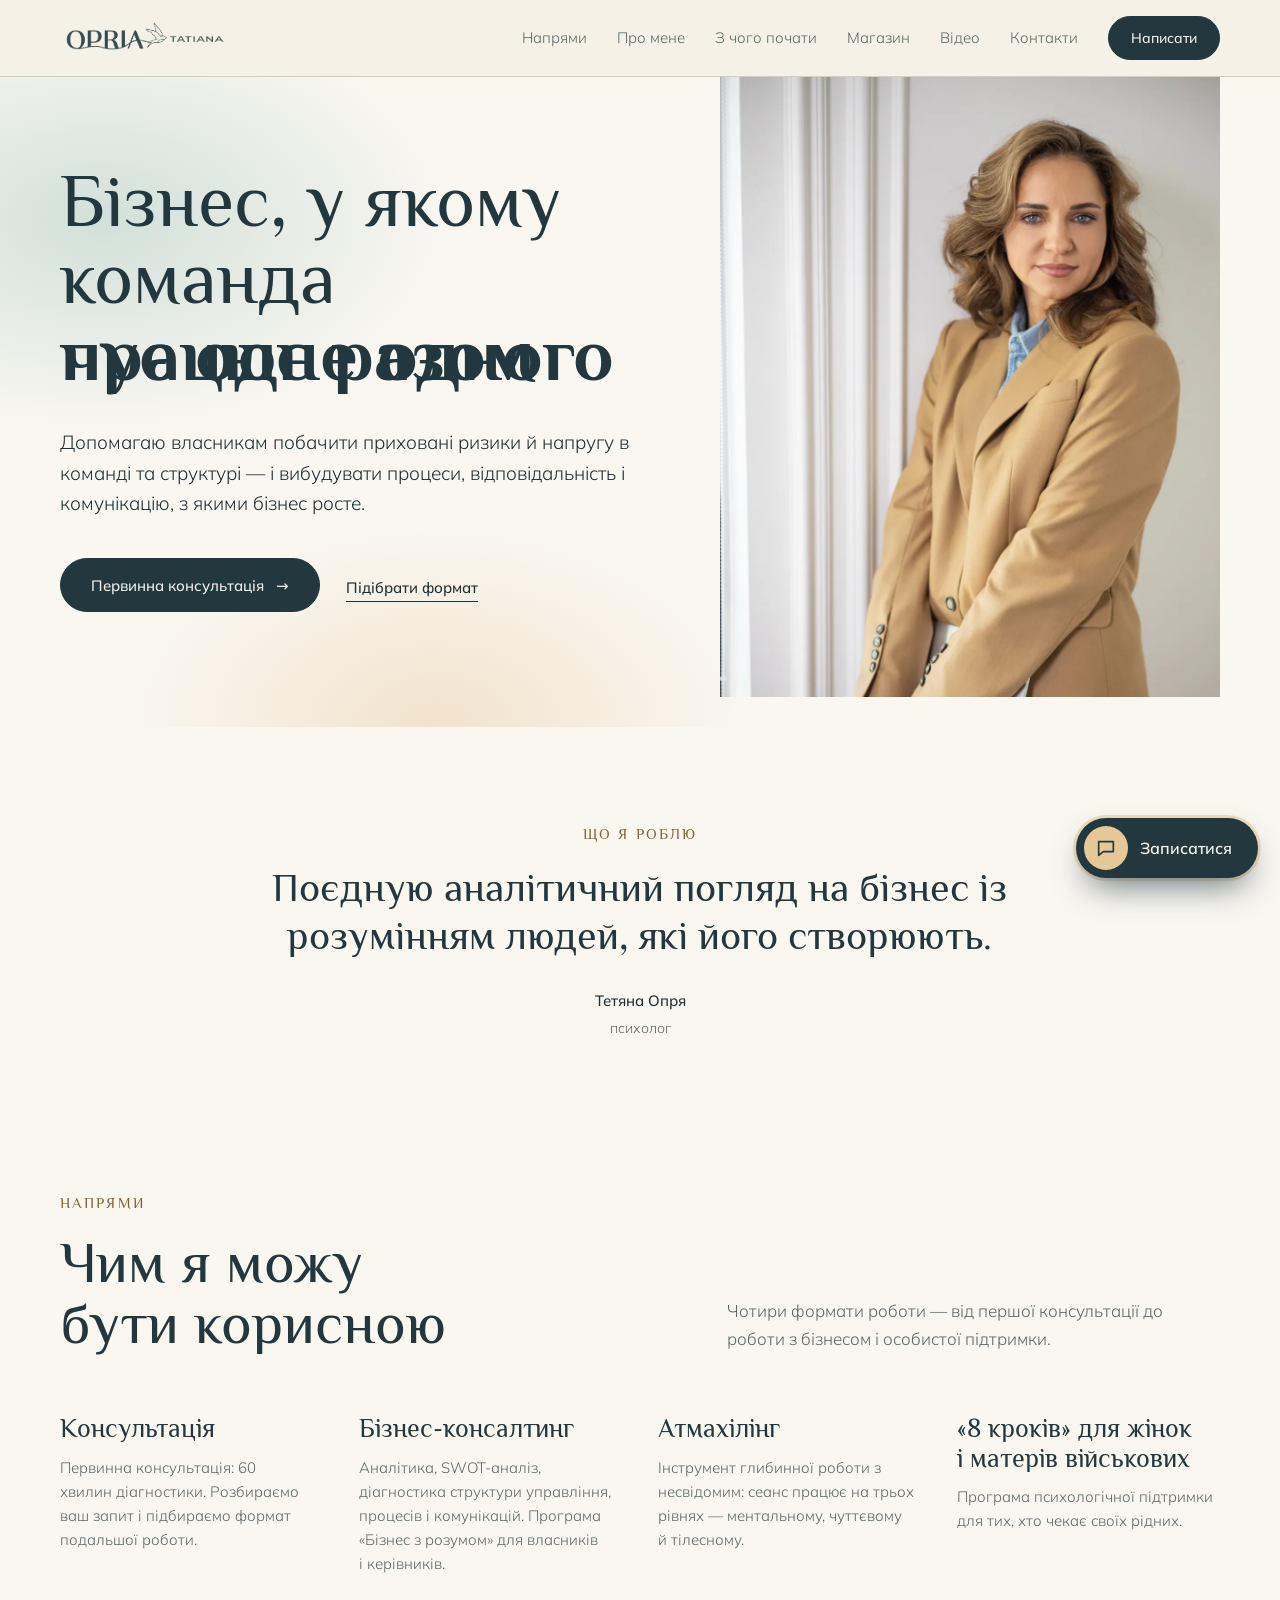
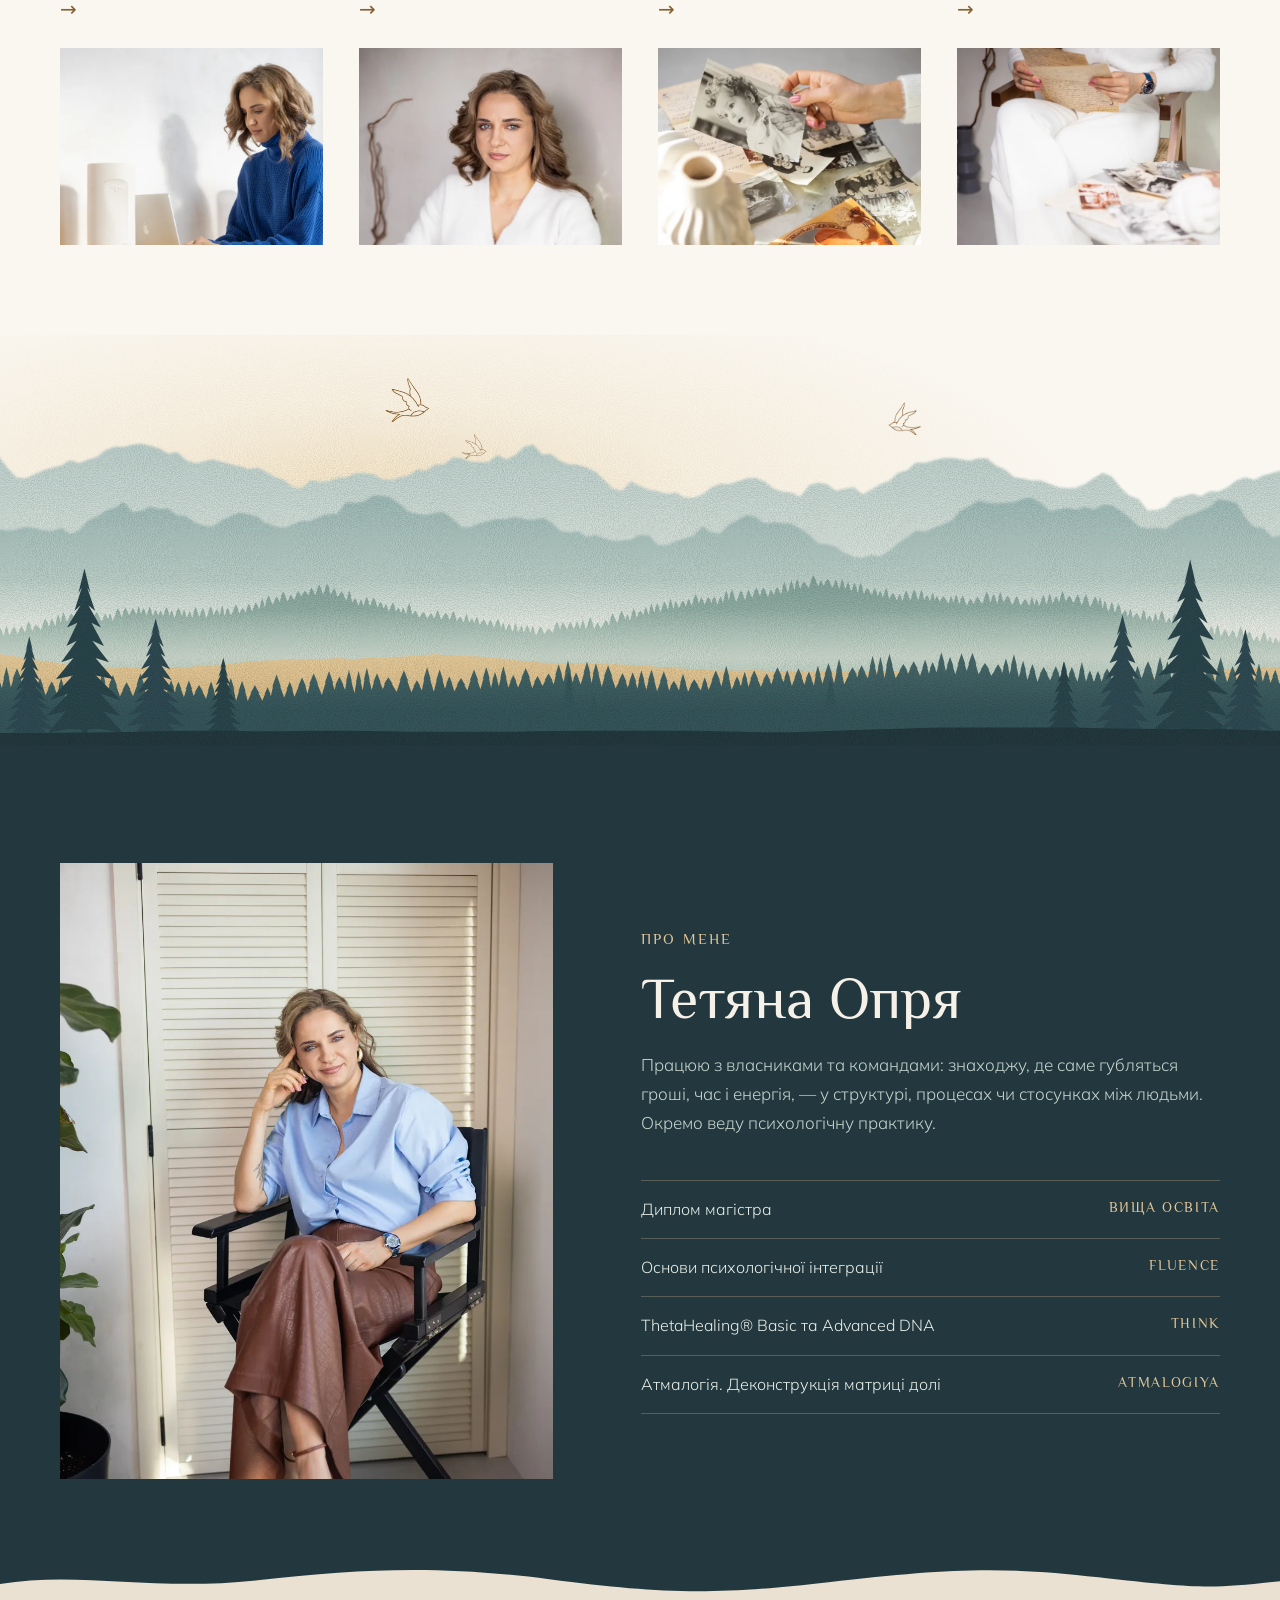
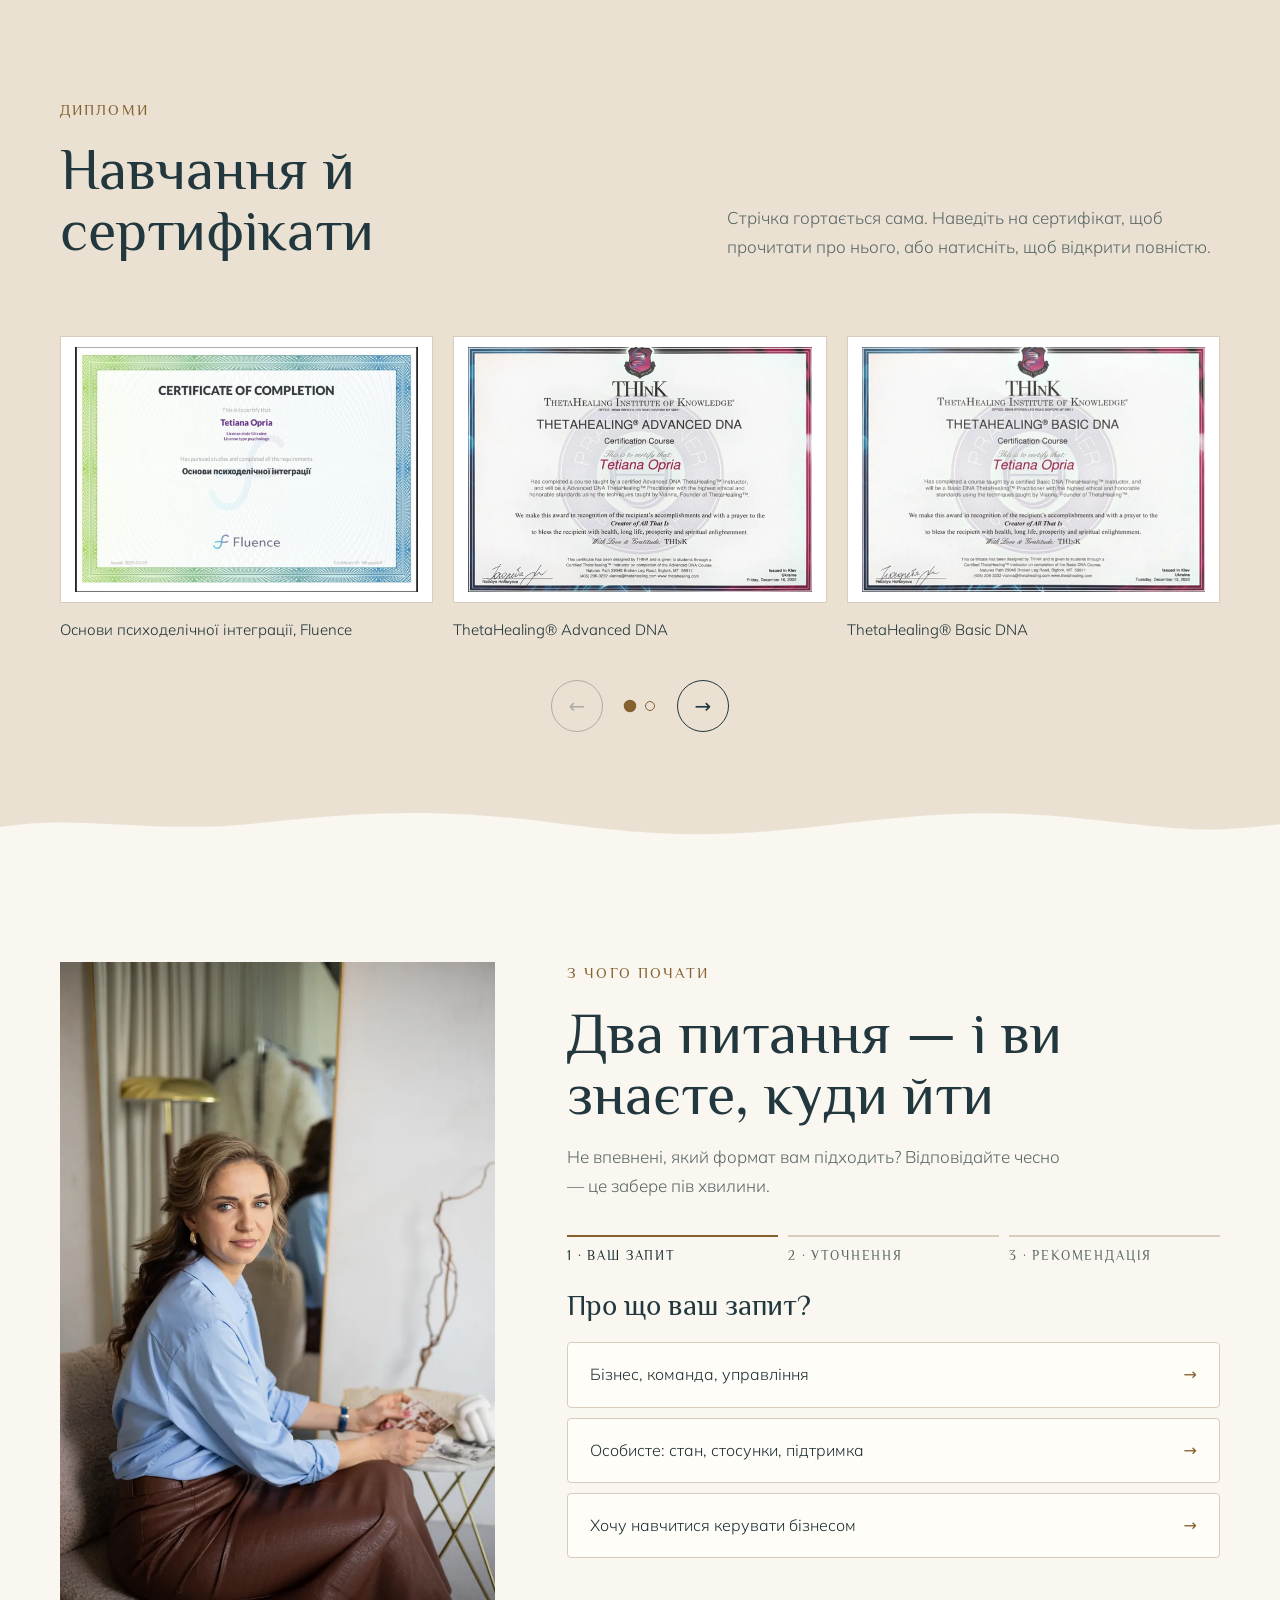
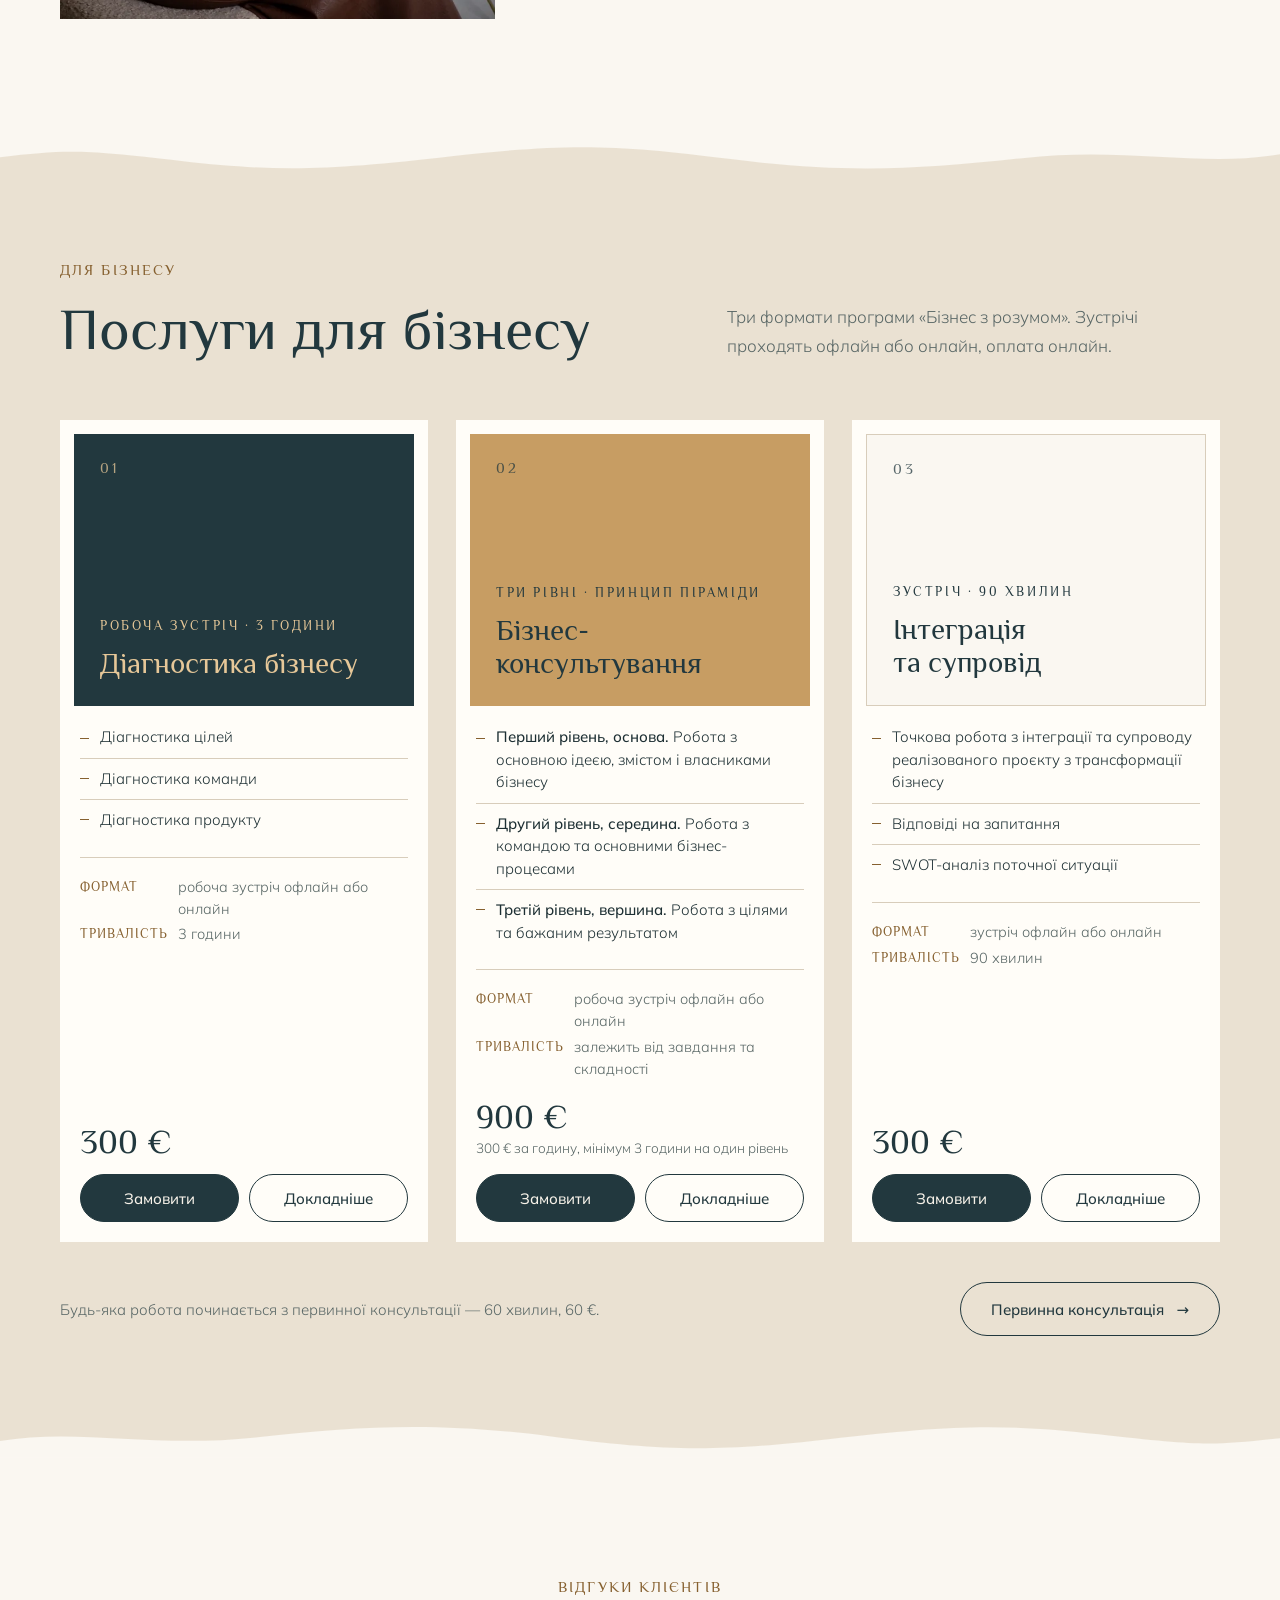
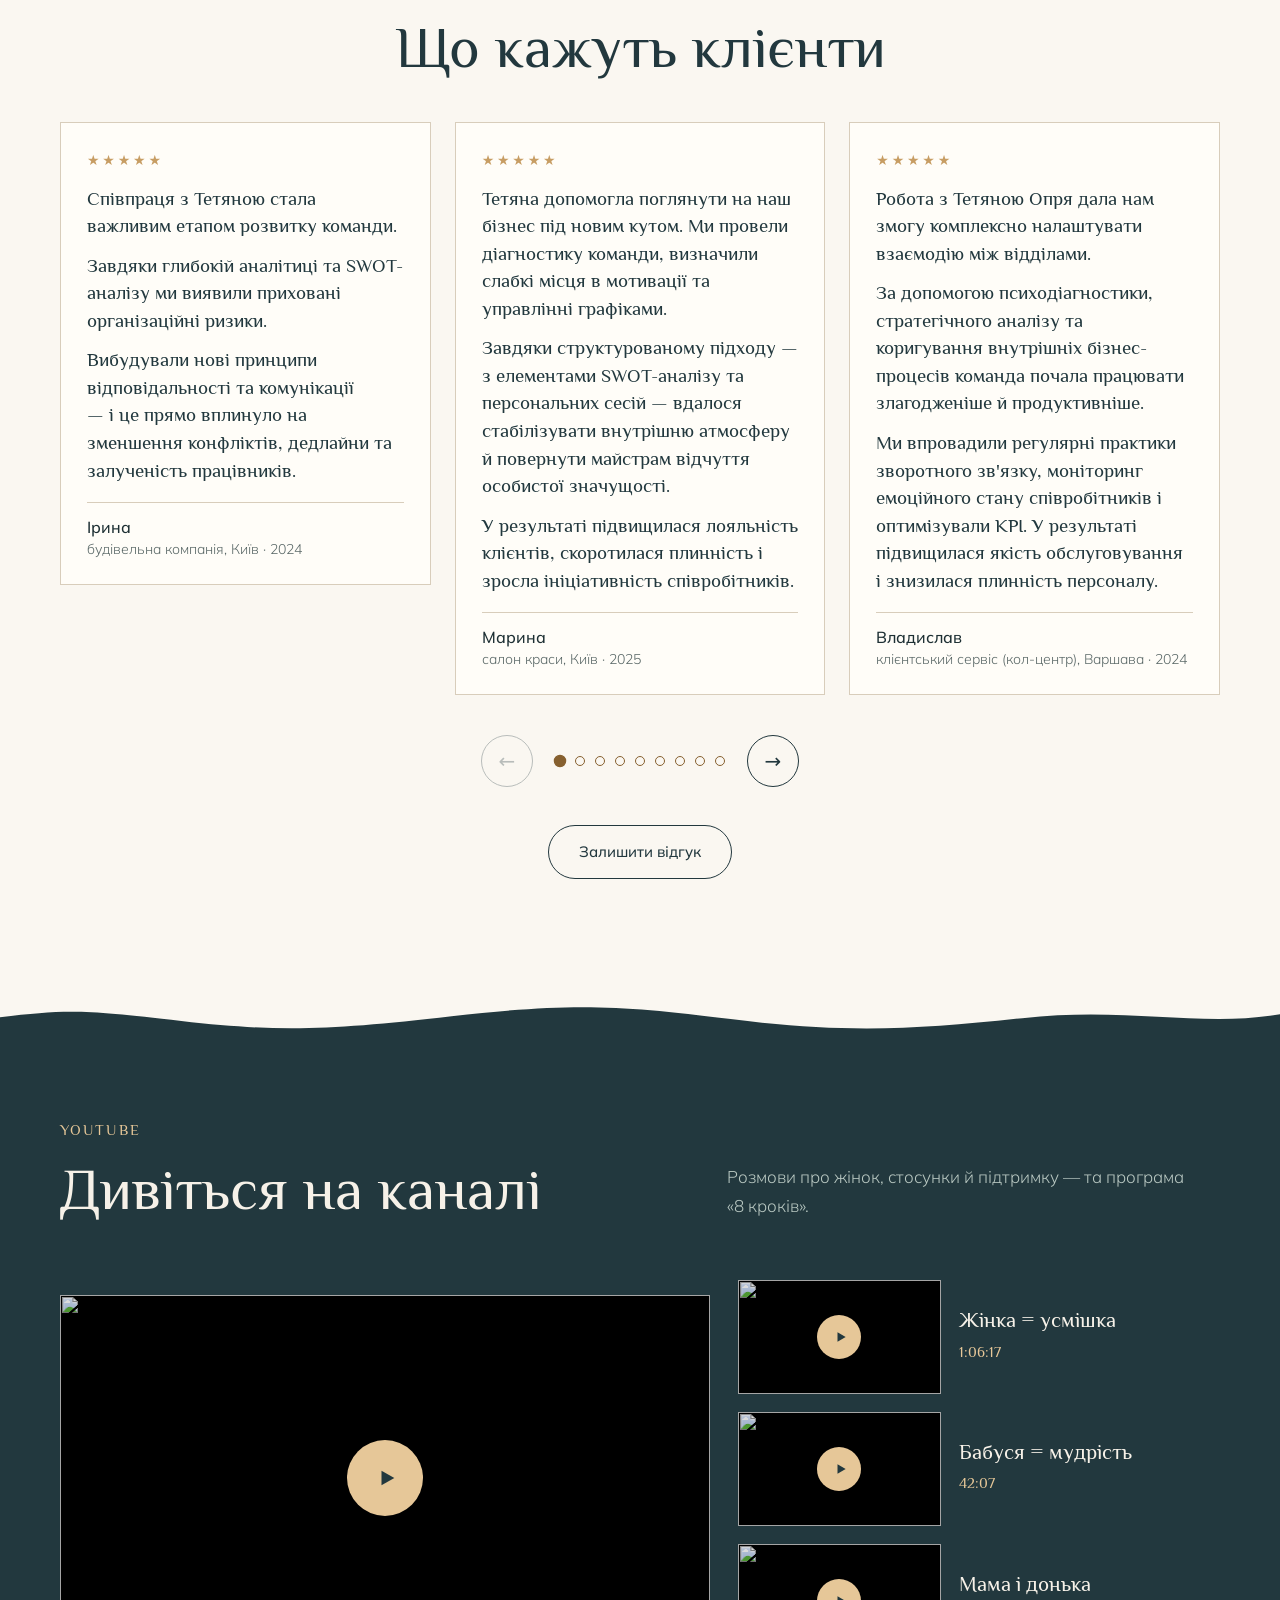
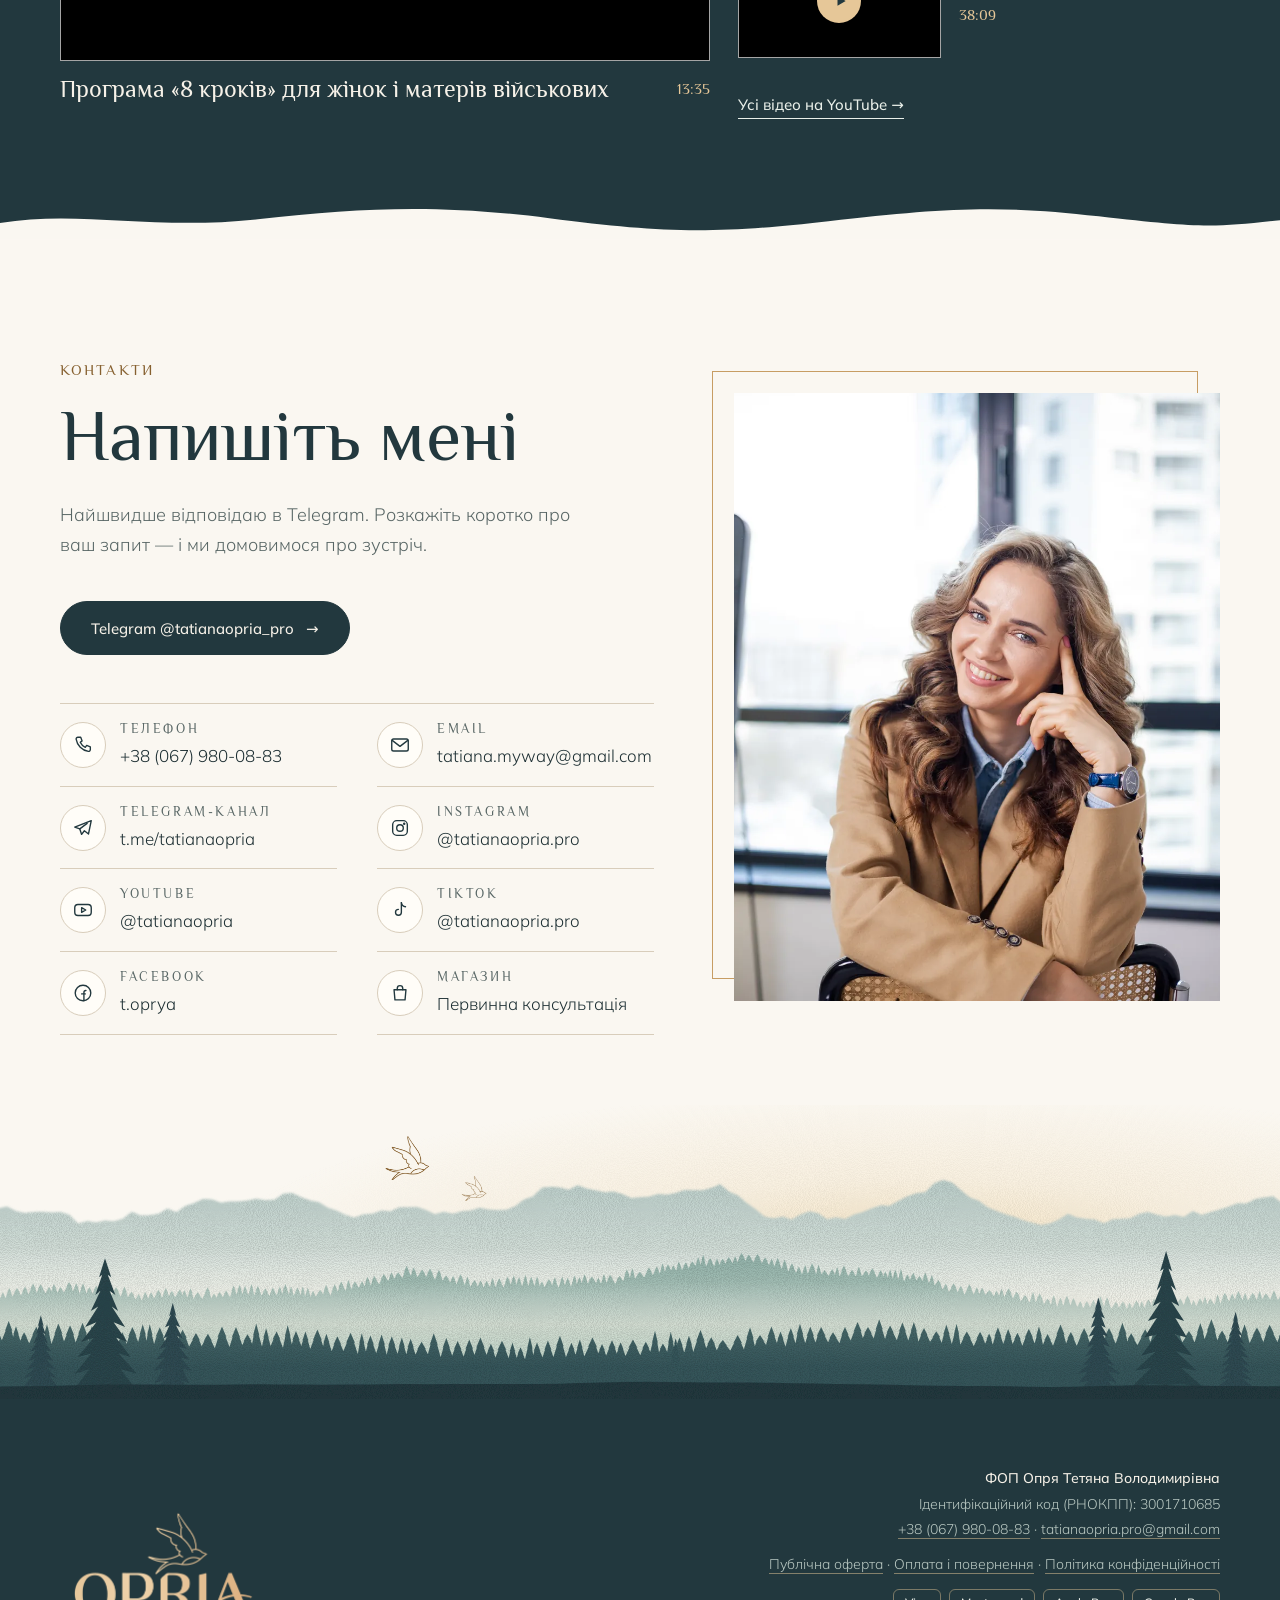
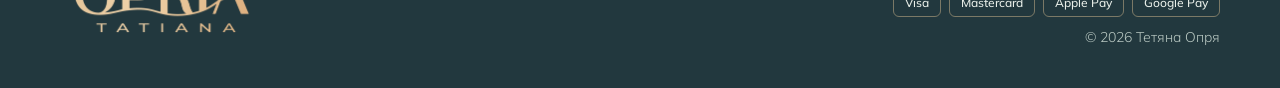
==== commit 8e2ed686: "Правки з адмінки: index.html" ====
--- a/index.html
+++ b/index.html
@@ -362,7 +362,7 @@
     <div class="req">
       <b>ФОП Опря Тетяна Володимирівна</b>
       <span>Ідентифікаційний код (РНОКПП): 3001710685</span>
-      <span><a href="tel:+380679800883">+38 (067) 980-08-83</a> · <a href="mailto:tatiana.myway@gmail.com">tatiana.myway@gmail.com</a></span>
+      <span><a href="tel:+380679800883">+38 (067) 980-08-83</a> · <a href="mailto:tatiana.myway@gmail.com">tatianaopria.pro@gmail.com</a></span>
       <span class="flinks"><a href="oferta.html">Публічна оферта</a> · <a href="oplata.html">Оплата і повернення</a> · <a href="polityka.html">Політика конфіденційності</a></span>
       <span class="pay" aria-label="Способи оплати"><i>Visa</i><i>Mastercard</i><i>Apple Pay</i><i>Google Pay</i></span>
       <span>© 2026 Тетяна Опря</span>
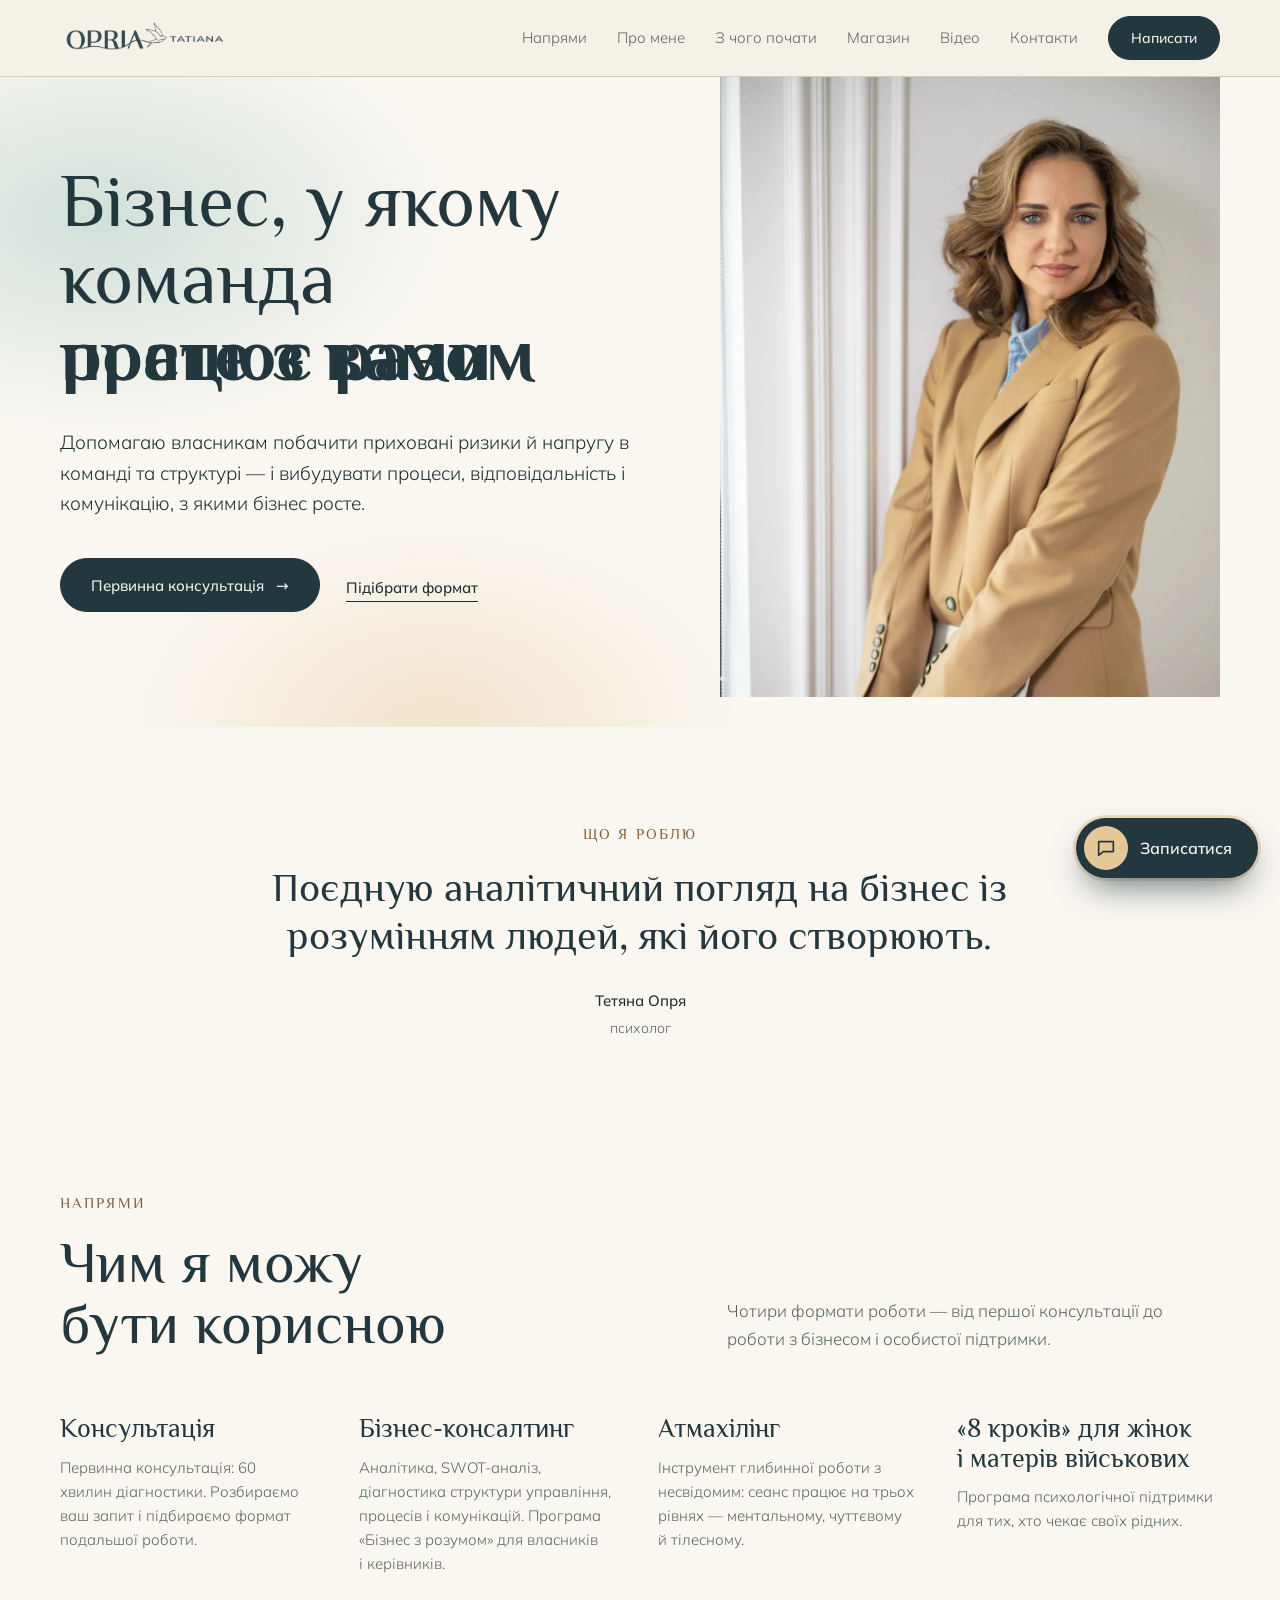
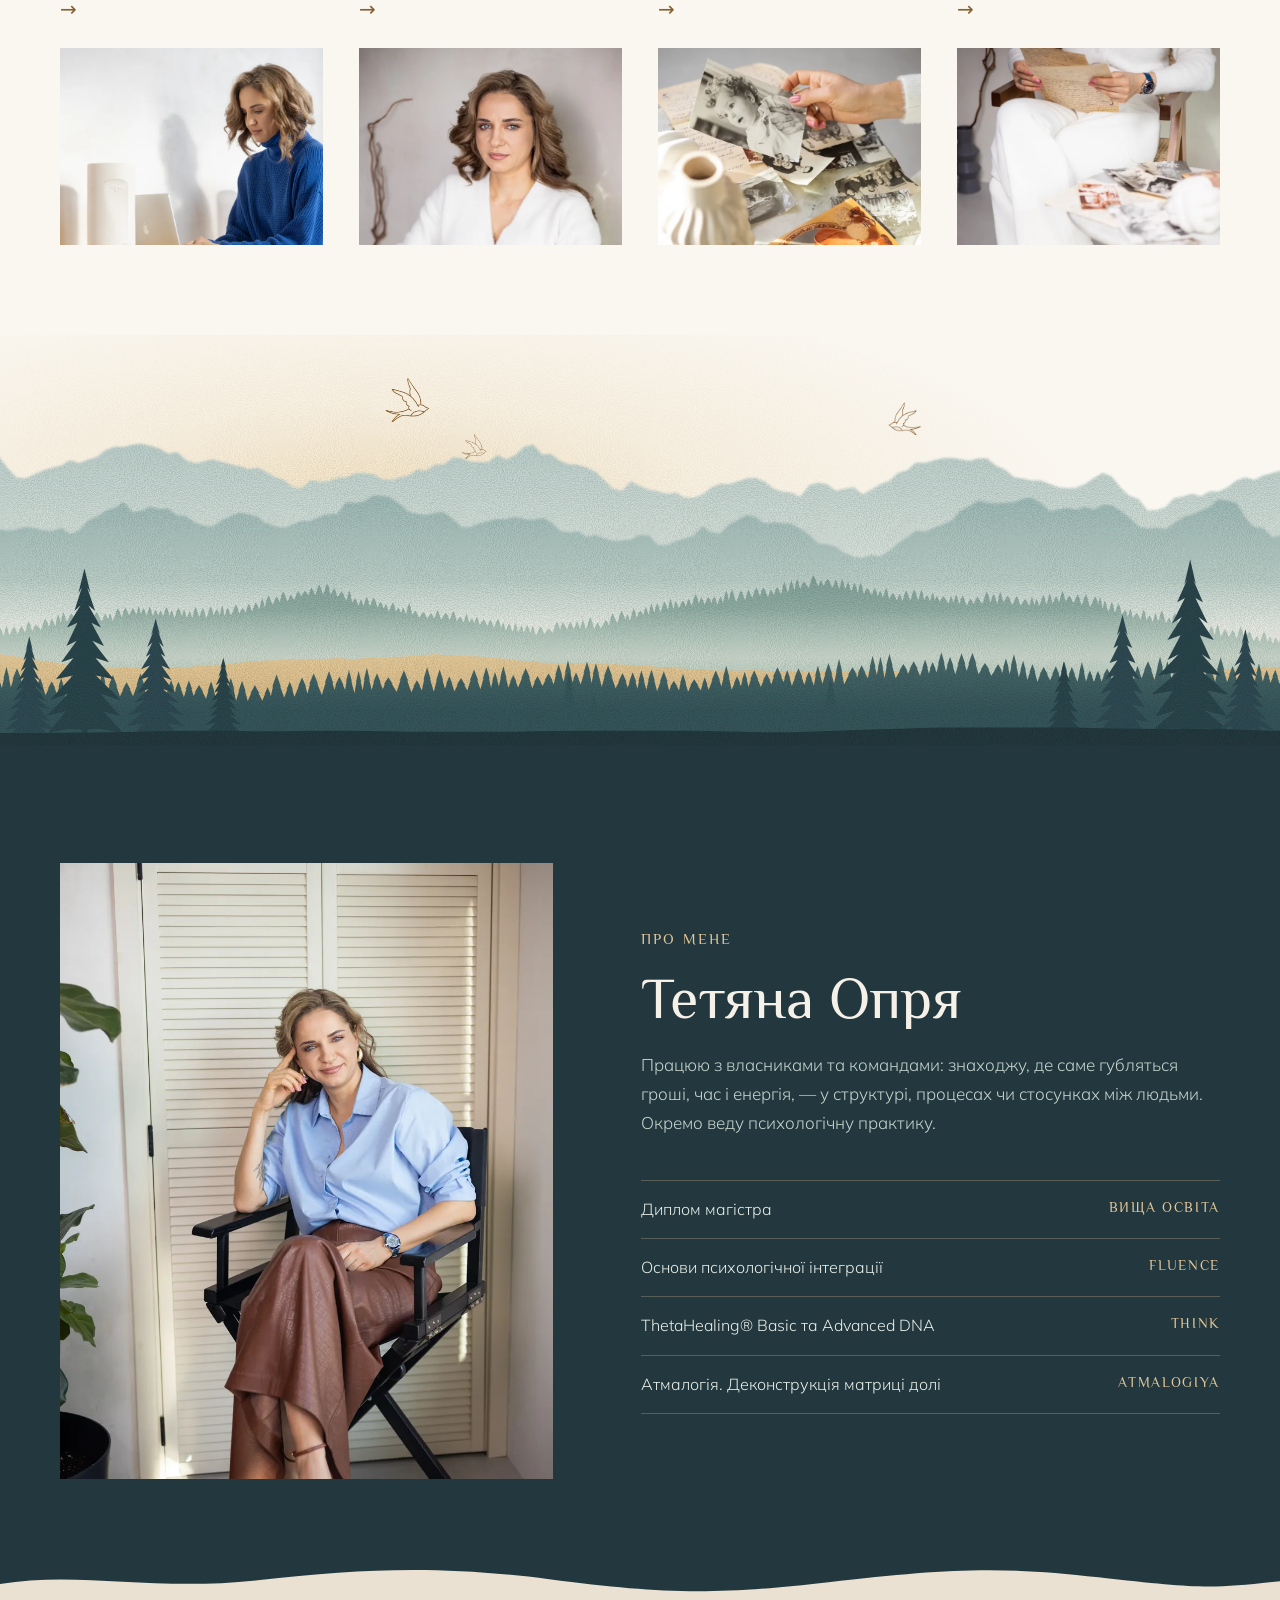
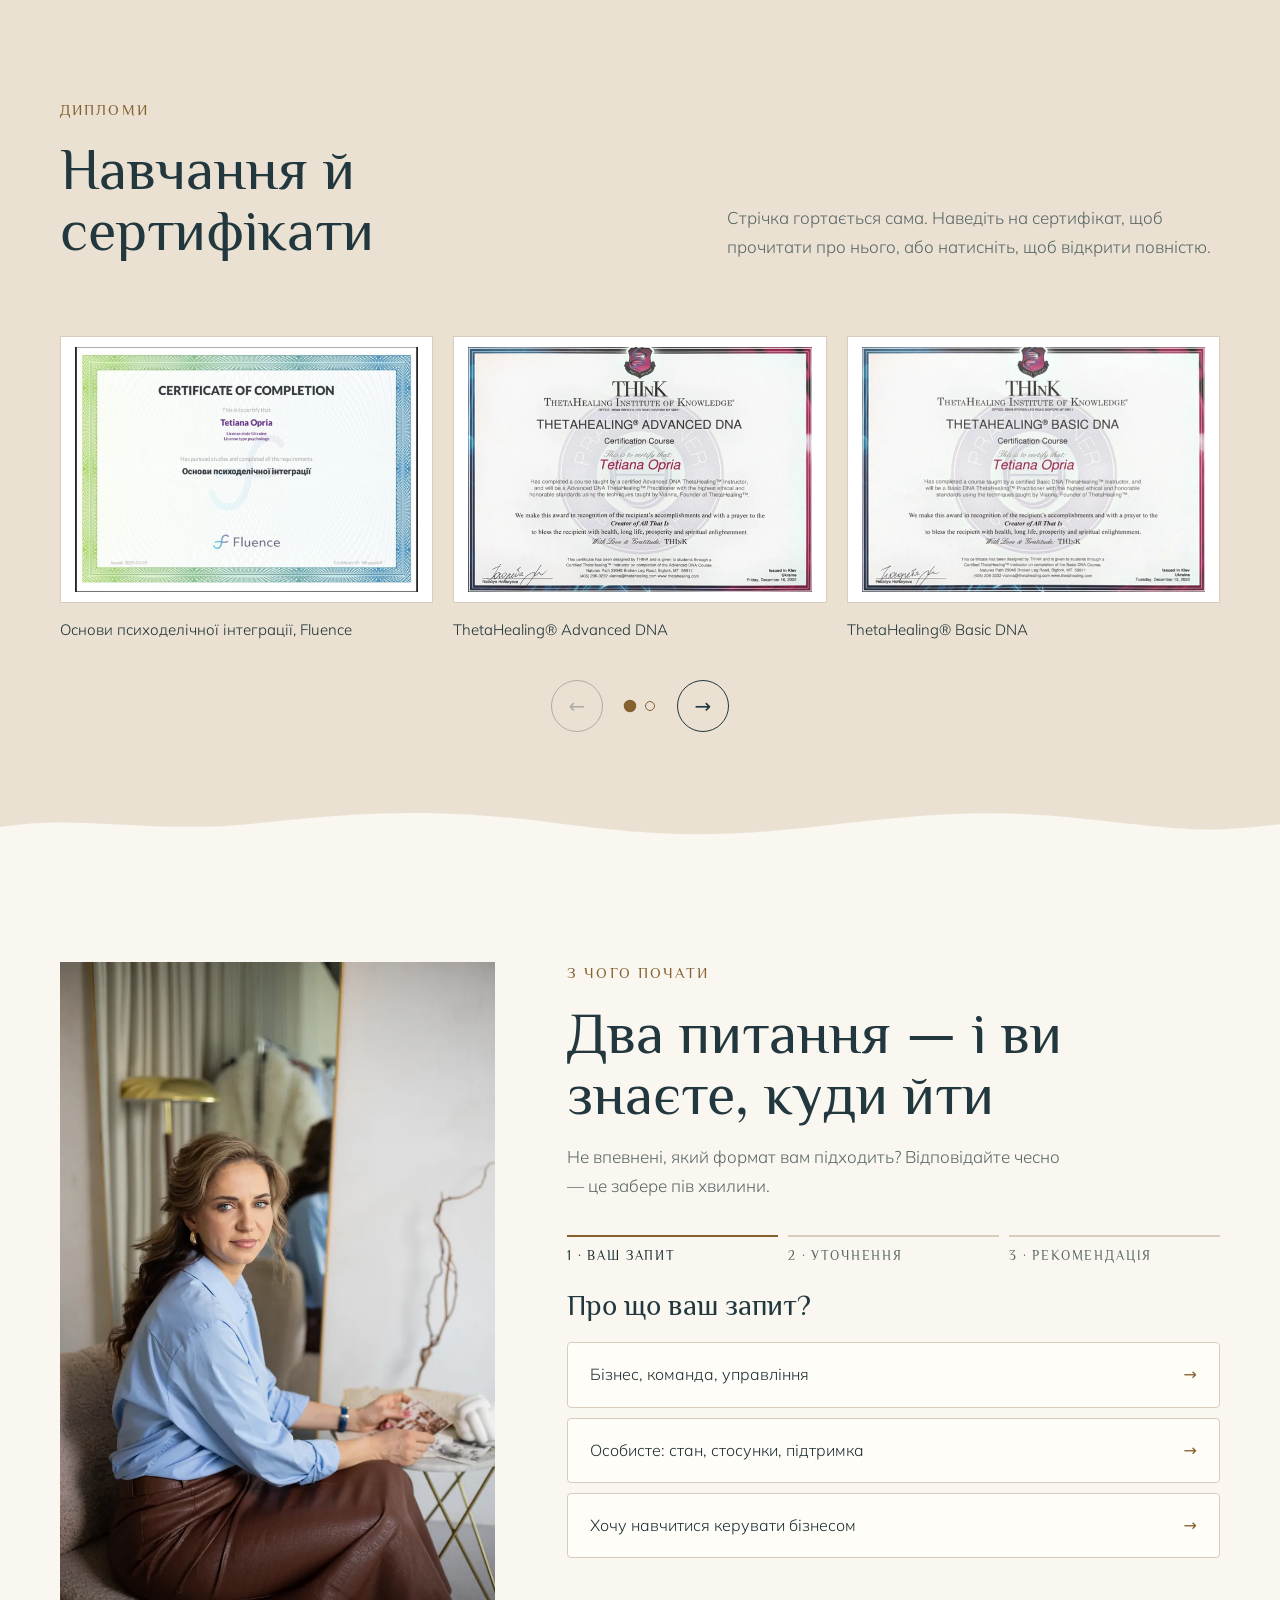
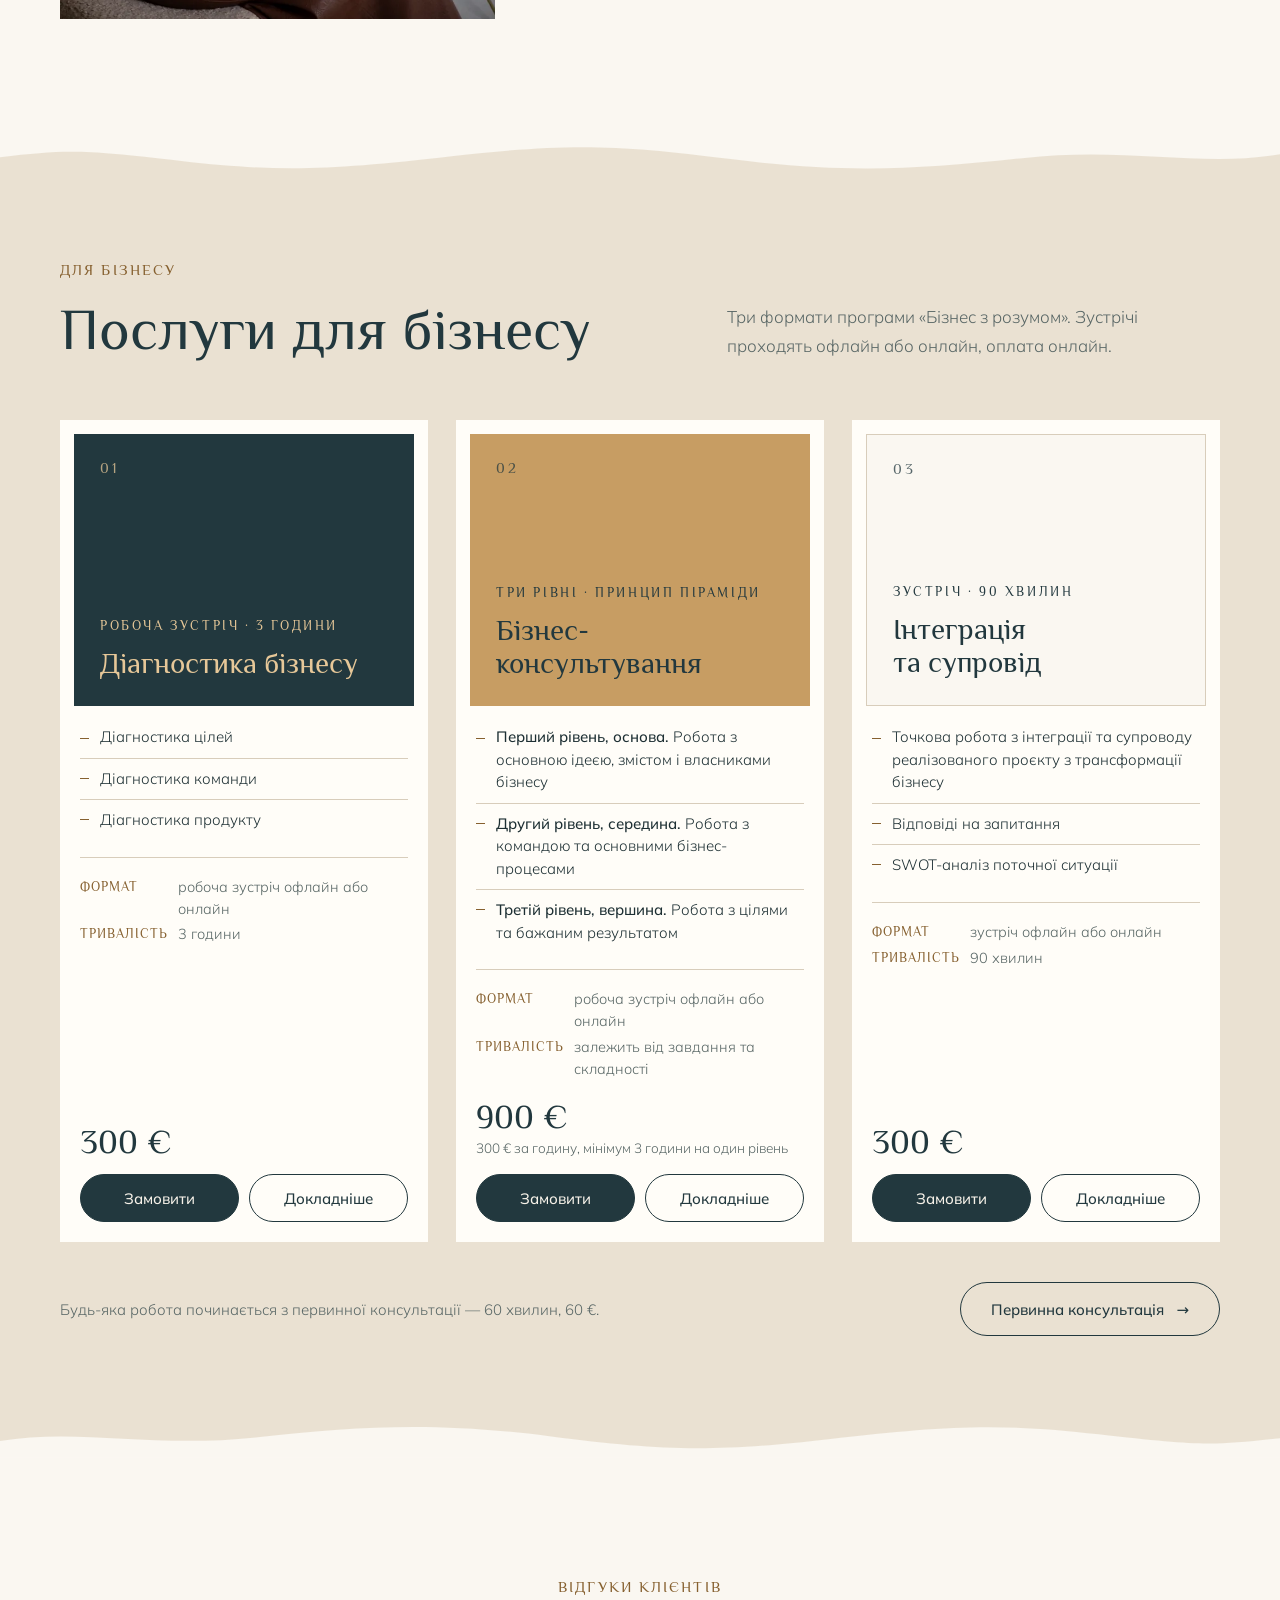
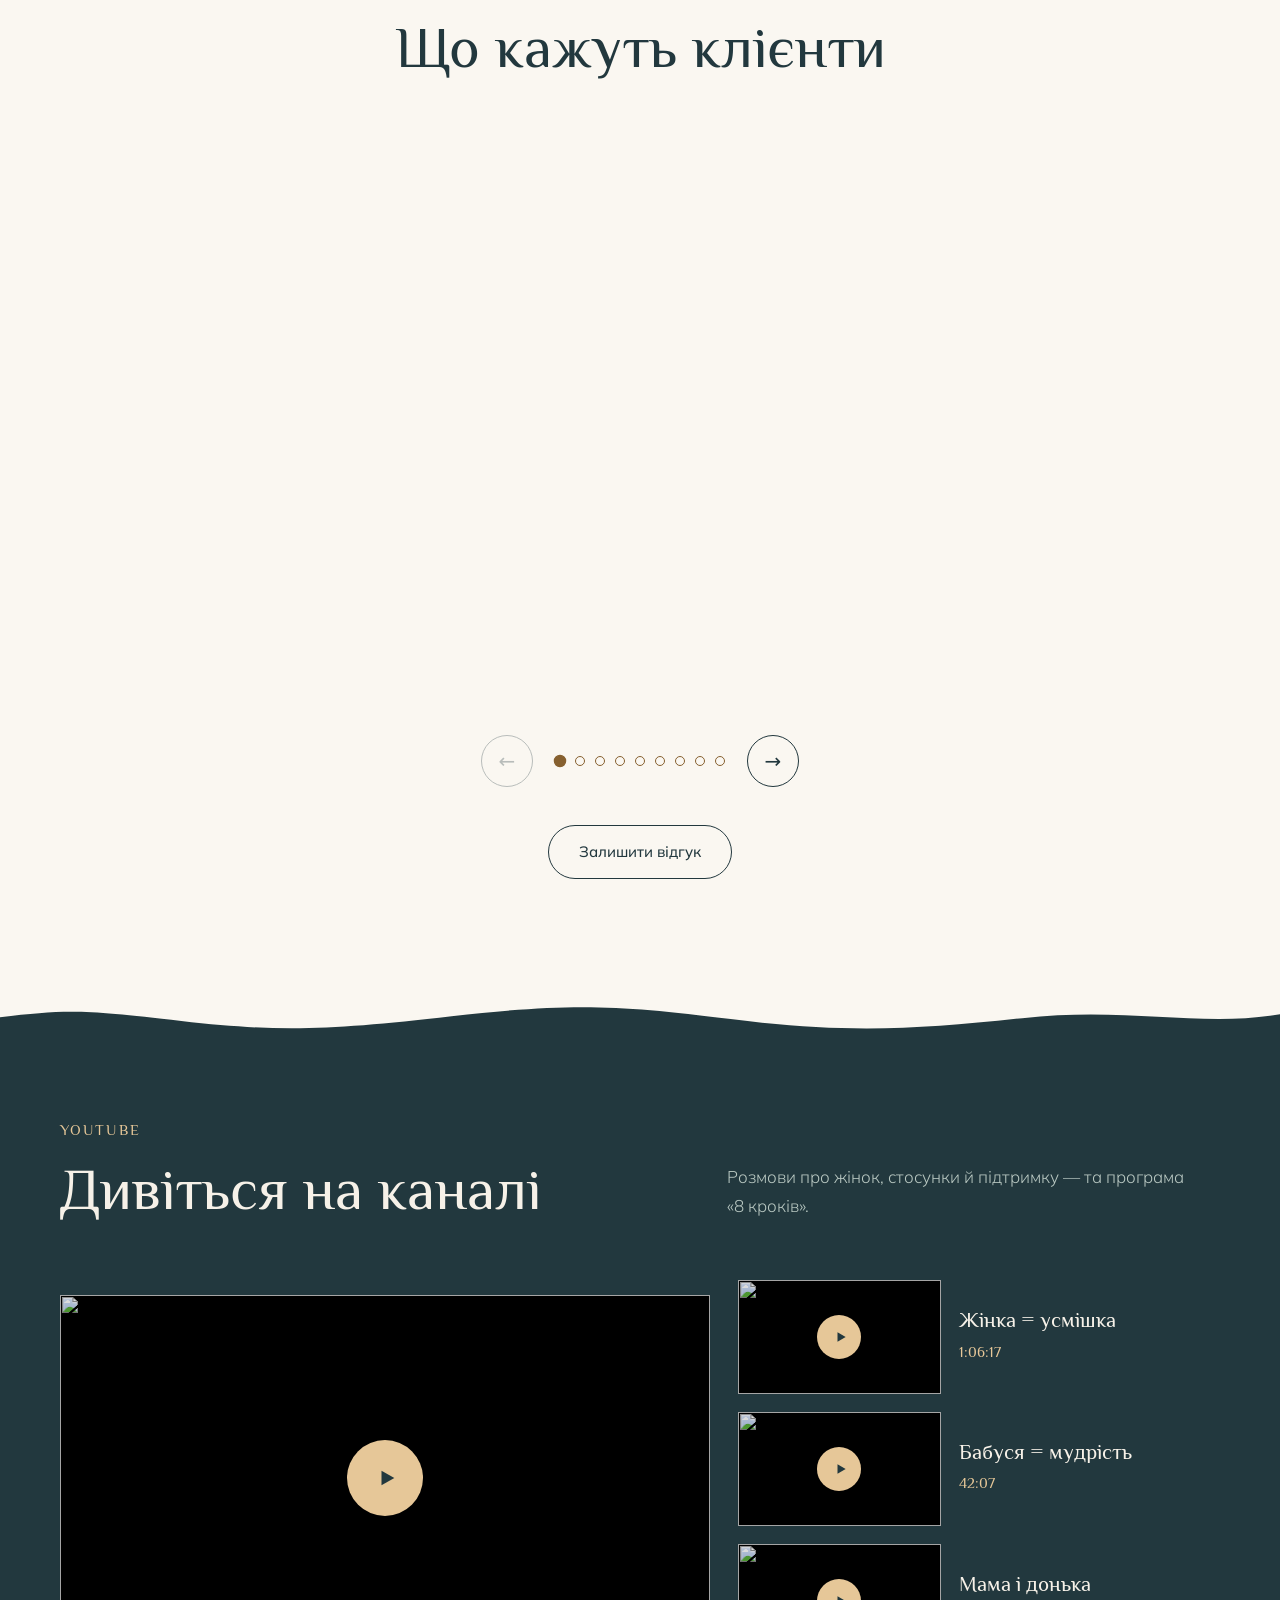
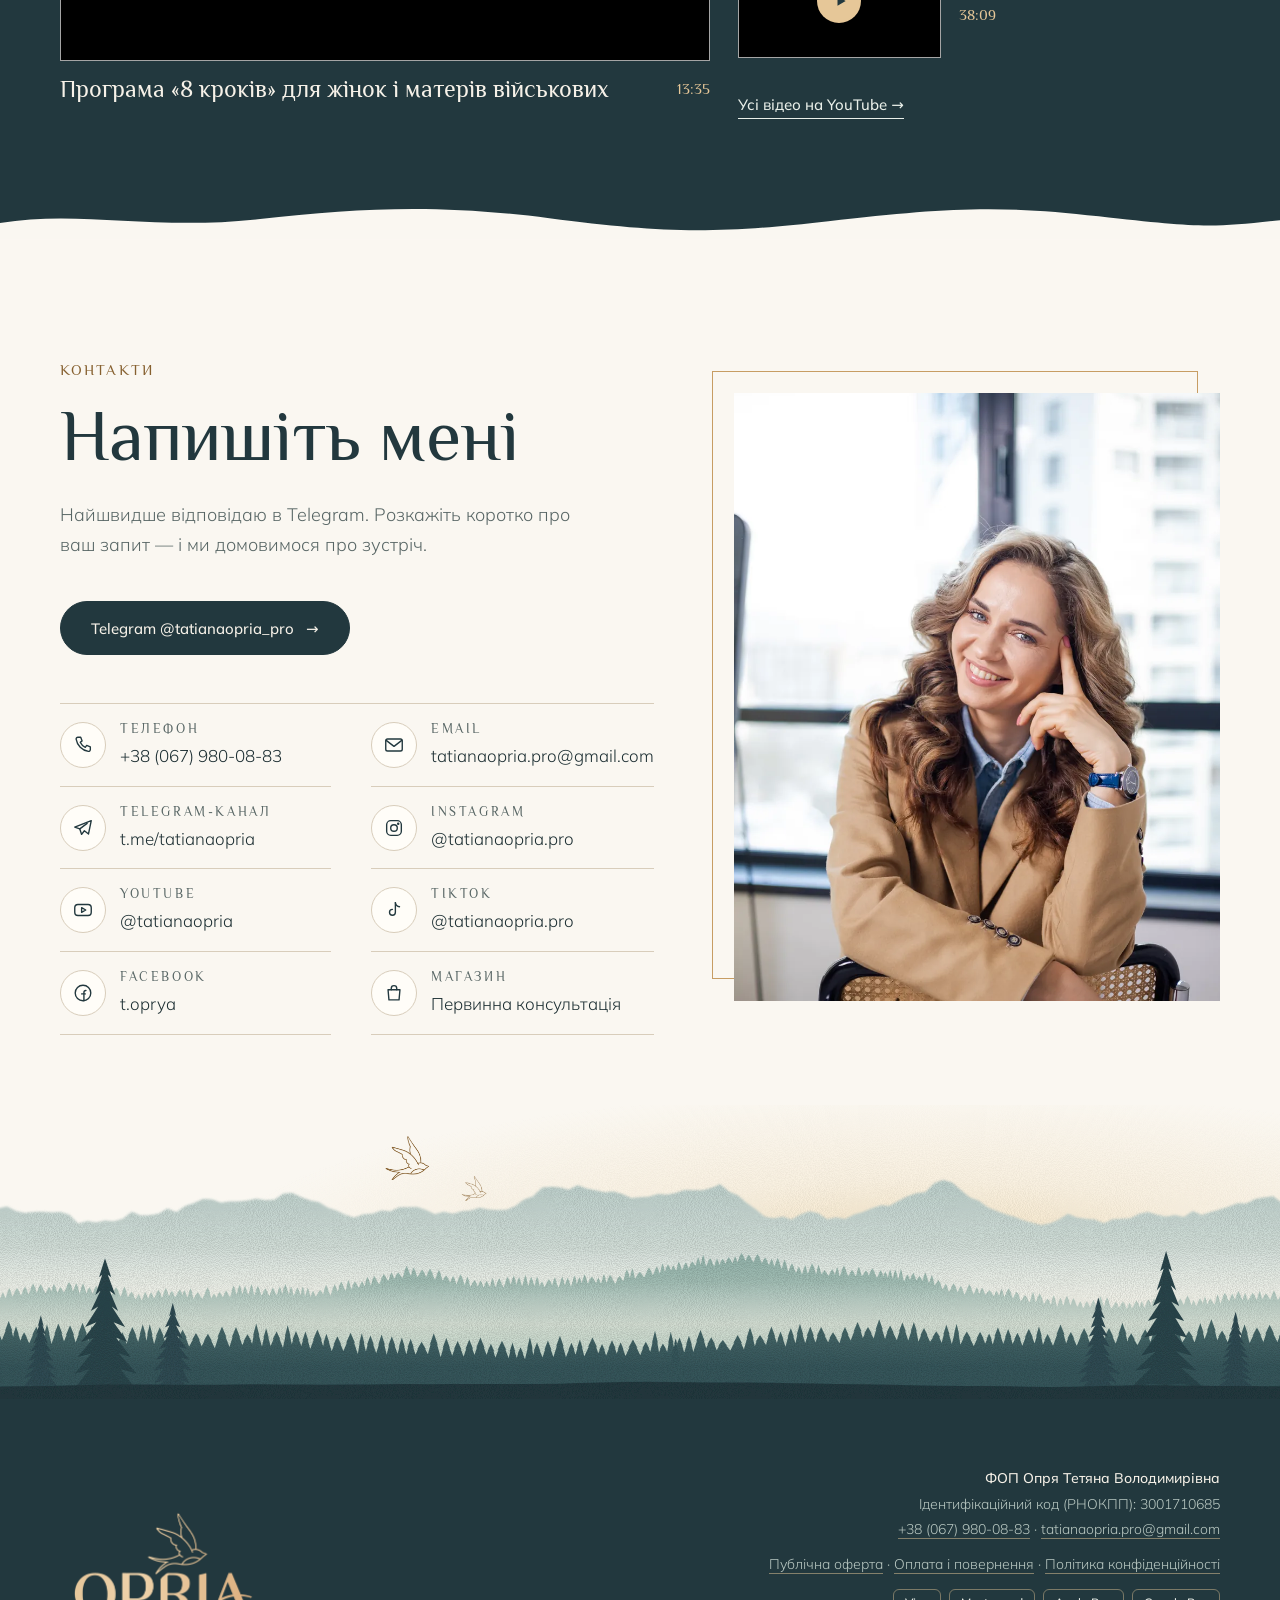
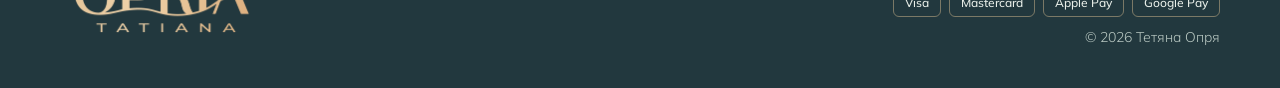
==== commit 8788bda4: "Правки з адмінки: index.html" ====
--- a/index.html
+++ b/index.html
@@ -338,7 +338,7 @@
         <div class="acts"><a class="btn" href="https://t.me/tatianaopria_pro" target="_blank" rel="noopener">Telegram @tatianaopria_pro <span class="ar" aria-hidden="true">→</span></a></div>
         <ul class="links">
           <li><a href="tel:+380679800883"><span class="lic" aria-hidden="true"><svg viewBox="0 0 24 24"><path d="M6.5 3.5h3l1.5 4-2 1.500a11 11 0 0 0 5.5 5.500l1.5-2 4 1.500v3a2 2 0 0 1-2.2 2A16 16 0 0 1 4.5 5.700a2 2 0 0 1 2-2.200Z"></path></svg></span><small>Телефон</small>+38 (067) 980-08-83</a></li>
-          <li><a href="mailto:tatiana.myway@gmail.com"><span class="lic" aria-hidden="true"><svg viewBox="0 0 24 24"><rect x="3" y="5.5" width="18" height="13" rx="2"></rect><path d="m3.5 7 8.5 6.500L20.5 7"></path></svg></span><small>Email</small>tatiana.myway@gmail.com</a></li>
+          <li><a href="mailto:tatiana.myway@gmail.com"><span class="lic" aria-hidden="true"><svg viewBox="0 0 24 24"><rect x="3" y="5.5" width="18" height="13" rx="2"></rect><path d="m3.5 7 8.5 6.500L20.5 7"></path></svg></span><small>Email</small>tatianaopria.pro@gmail.com</a></li>
           <li><a href="https://t.me/tatianaopria" target="_blank" rel="noopener"><span class="lic" aria-hidden="true"><svg viewBox="0 0 24 24"><path d="M21 4 3 11l5.5 2 2 6 3-4 4.5 3.500Z"></path><path d="m8.5 13 8-6"></path></svg></span><small>Telegram-канал</small>t.me/tatianaopria</a></li>
           <li><a href="https://www.instagram.com/tatianaopria.pro" target="_blank" rel="noopener"><span class="lic" aria-hidden="true"><svg viewBox="0 0 24 24"><rect x="4" y="4" width="16" height="16" rx="4.5"></rect><circle cx="12" cy="12" r="3.6"></circle><circle cx="16.6" cy="7.4" r=".6" fill="currentColor"></circle></svg></span><small>Instagram</small>@tatianaopria.pro</a></li>
           <li><a href="https://youtube.com/@tatianaopria" target="_blank" rel="noopener"><span class="lic" aria-hidden="true"><svg viewBox="0 0 24 24"><rect x="3" y="6" width="18" height="12" rx="3.5"></rect><path d="m10.5 9.5 4.5 2.5-4.5 2.500Z"></path></svg></span><small>YouTube</small>@tatianaopria</a></li>
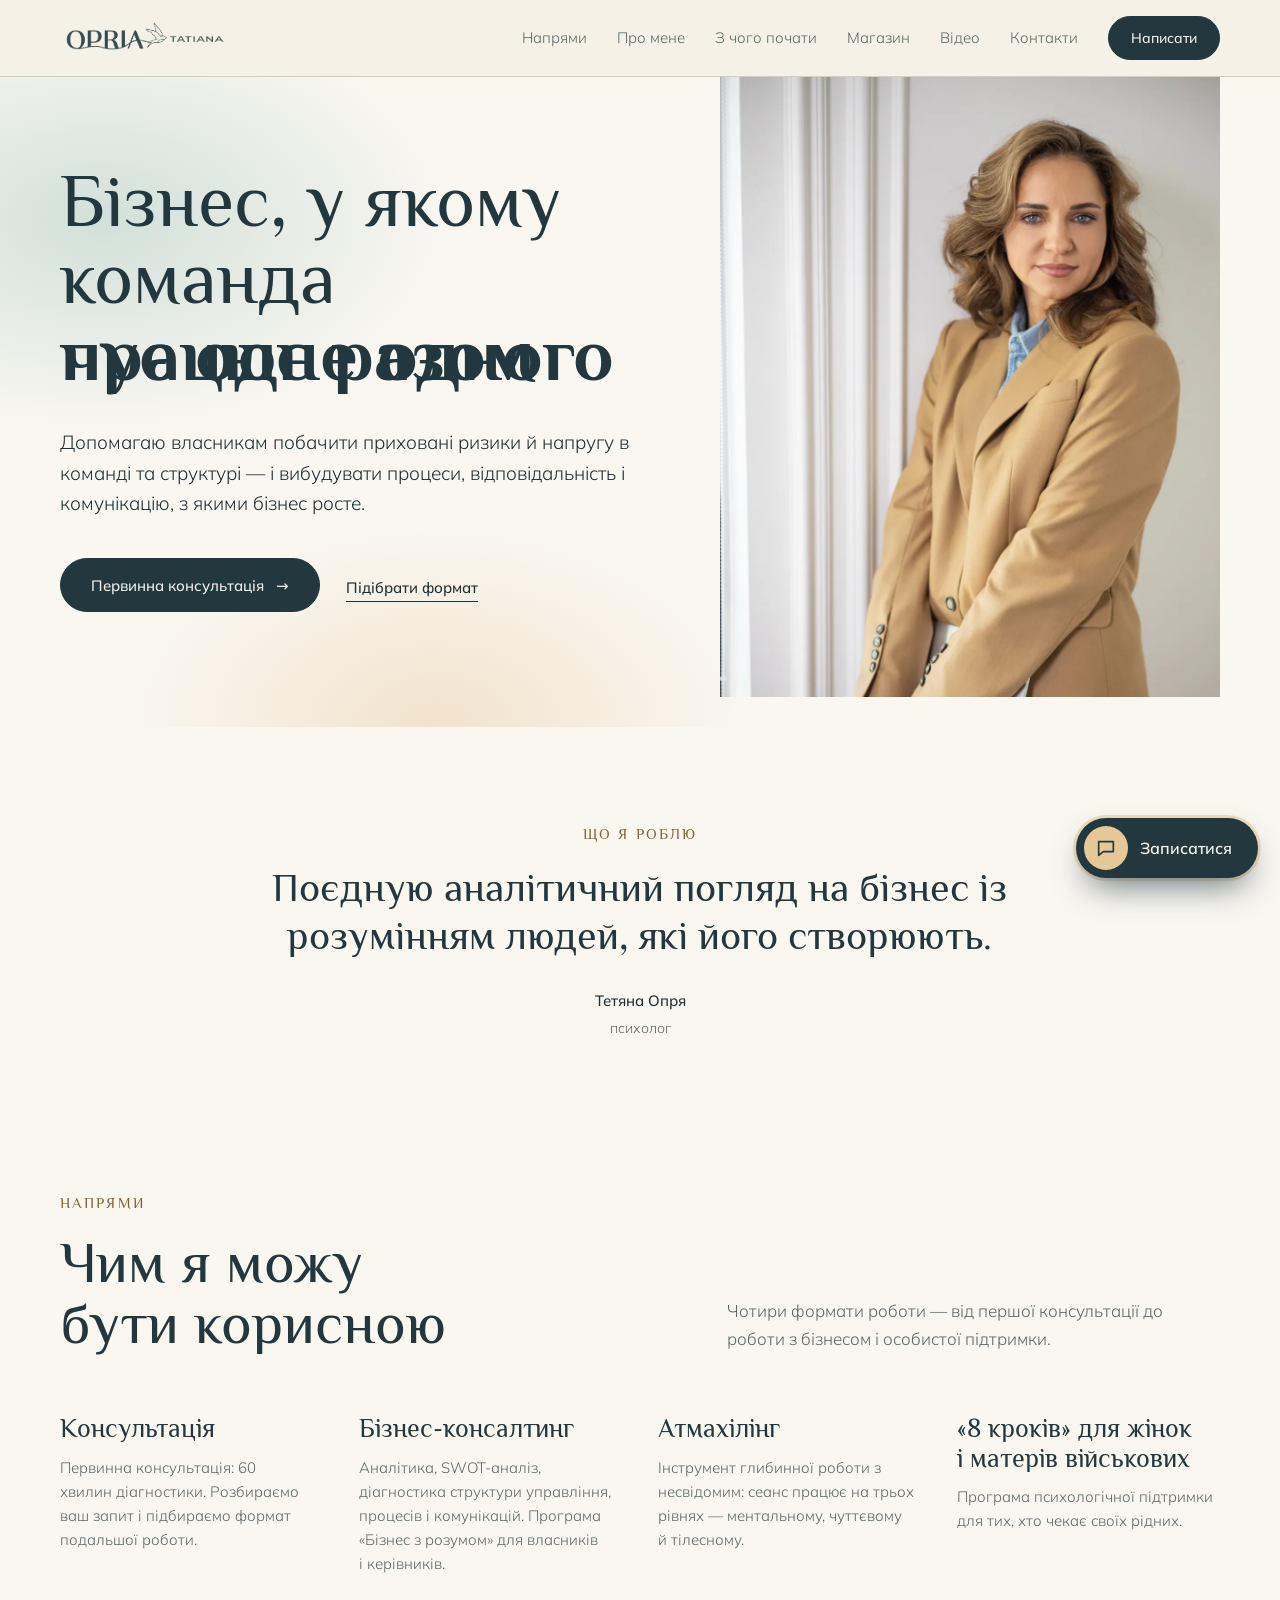
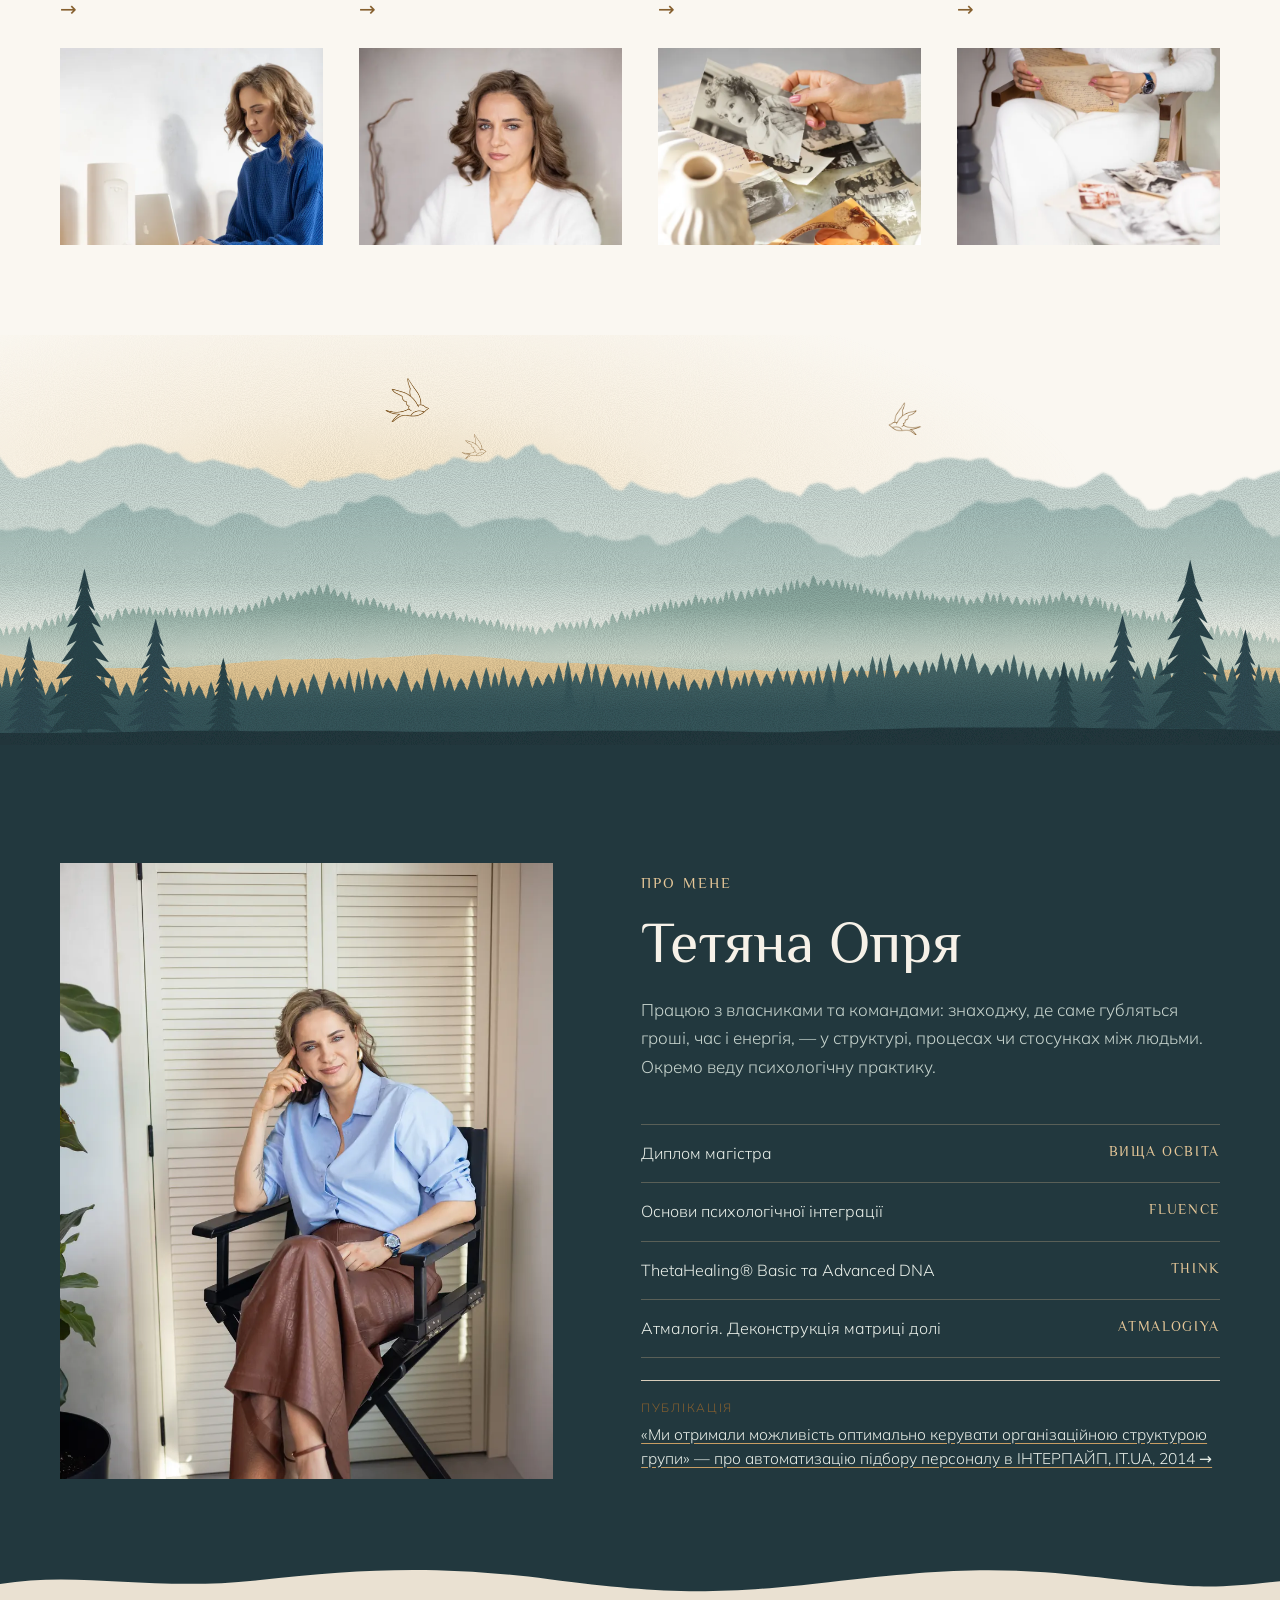
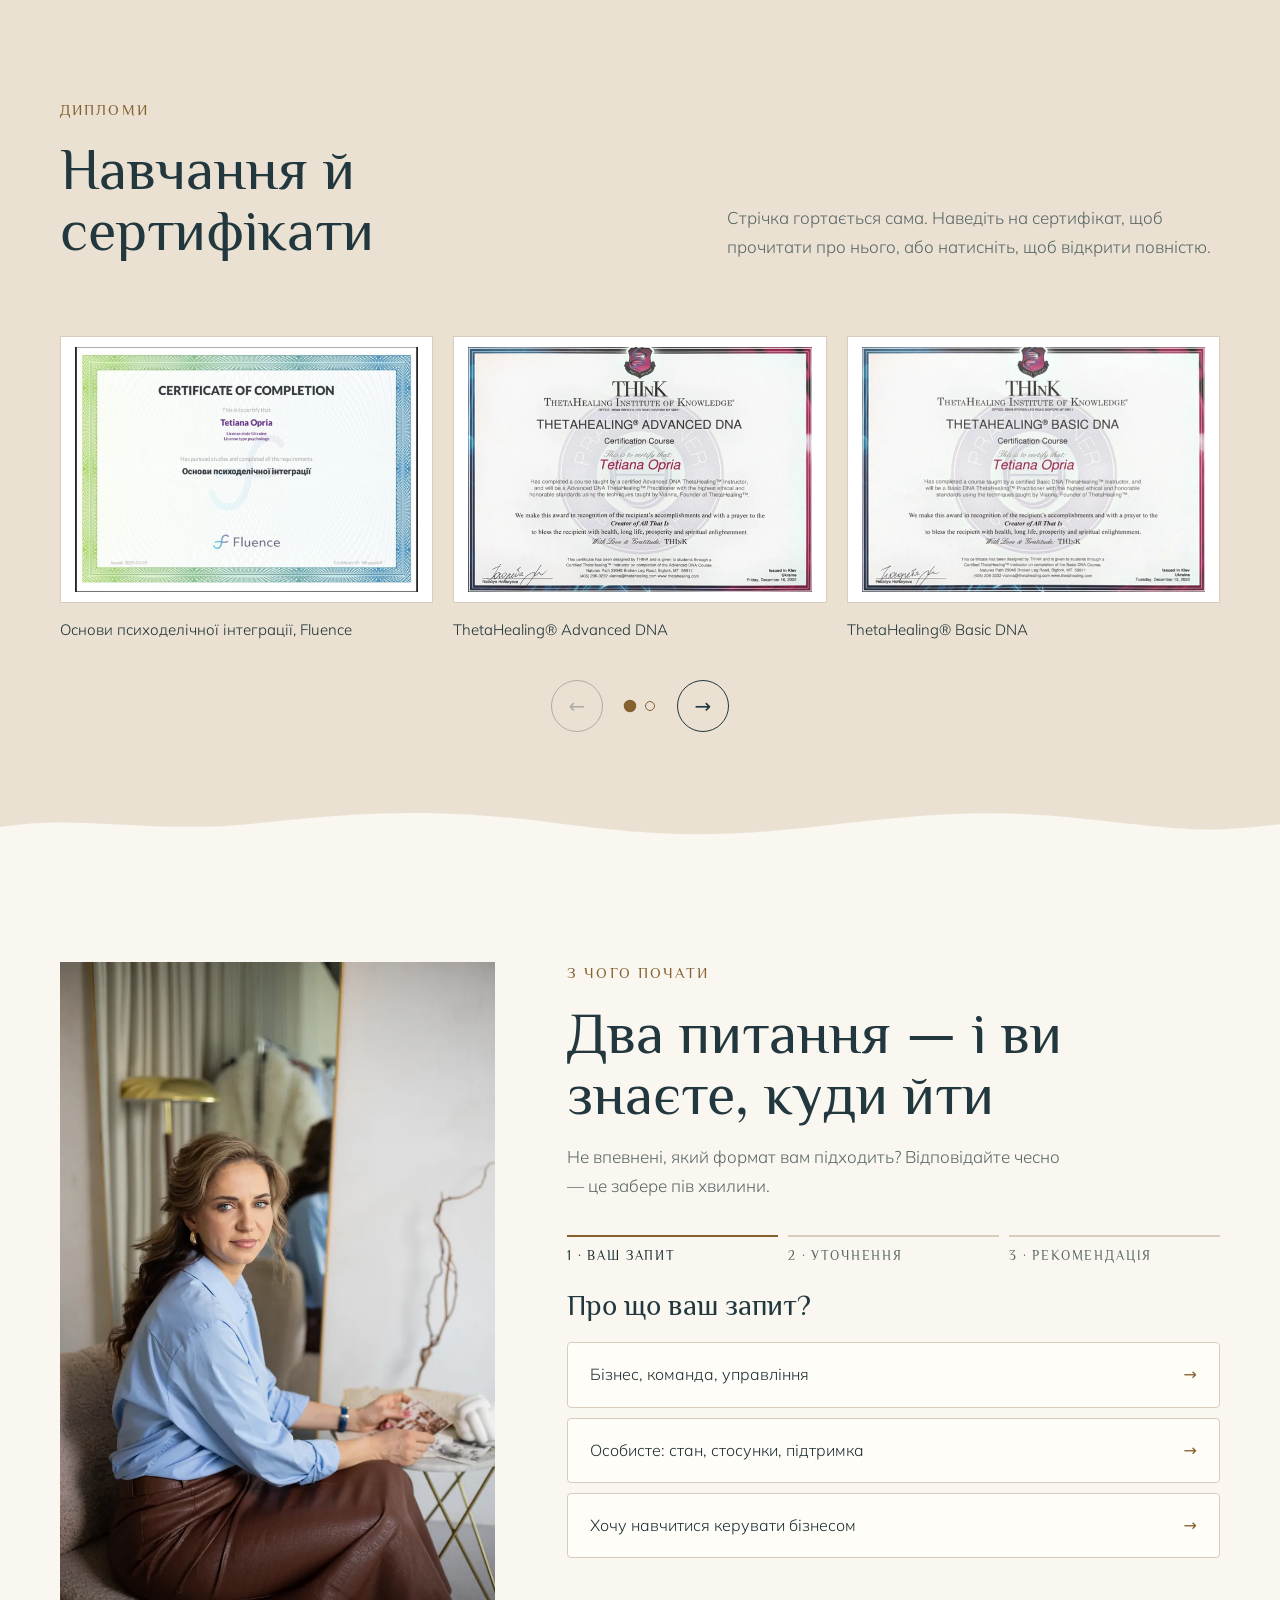
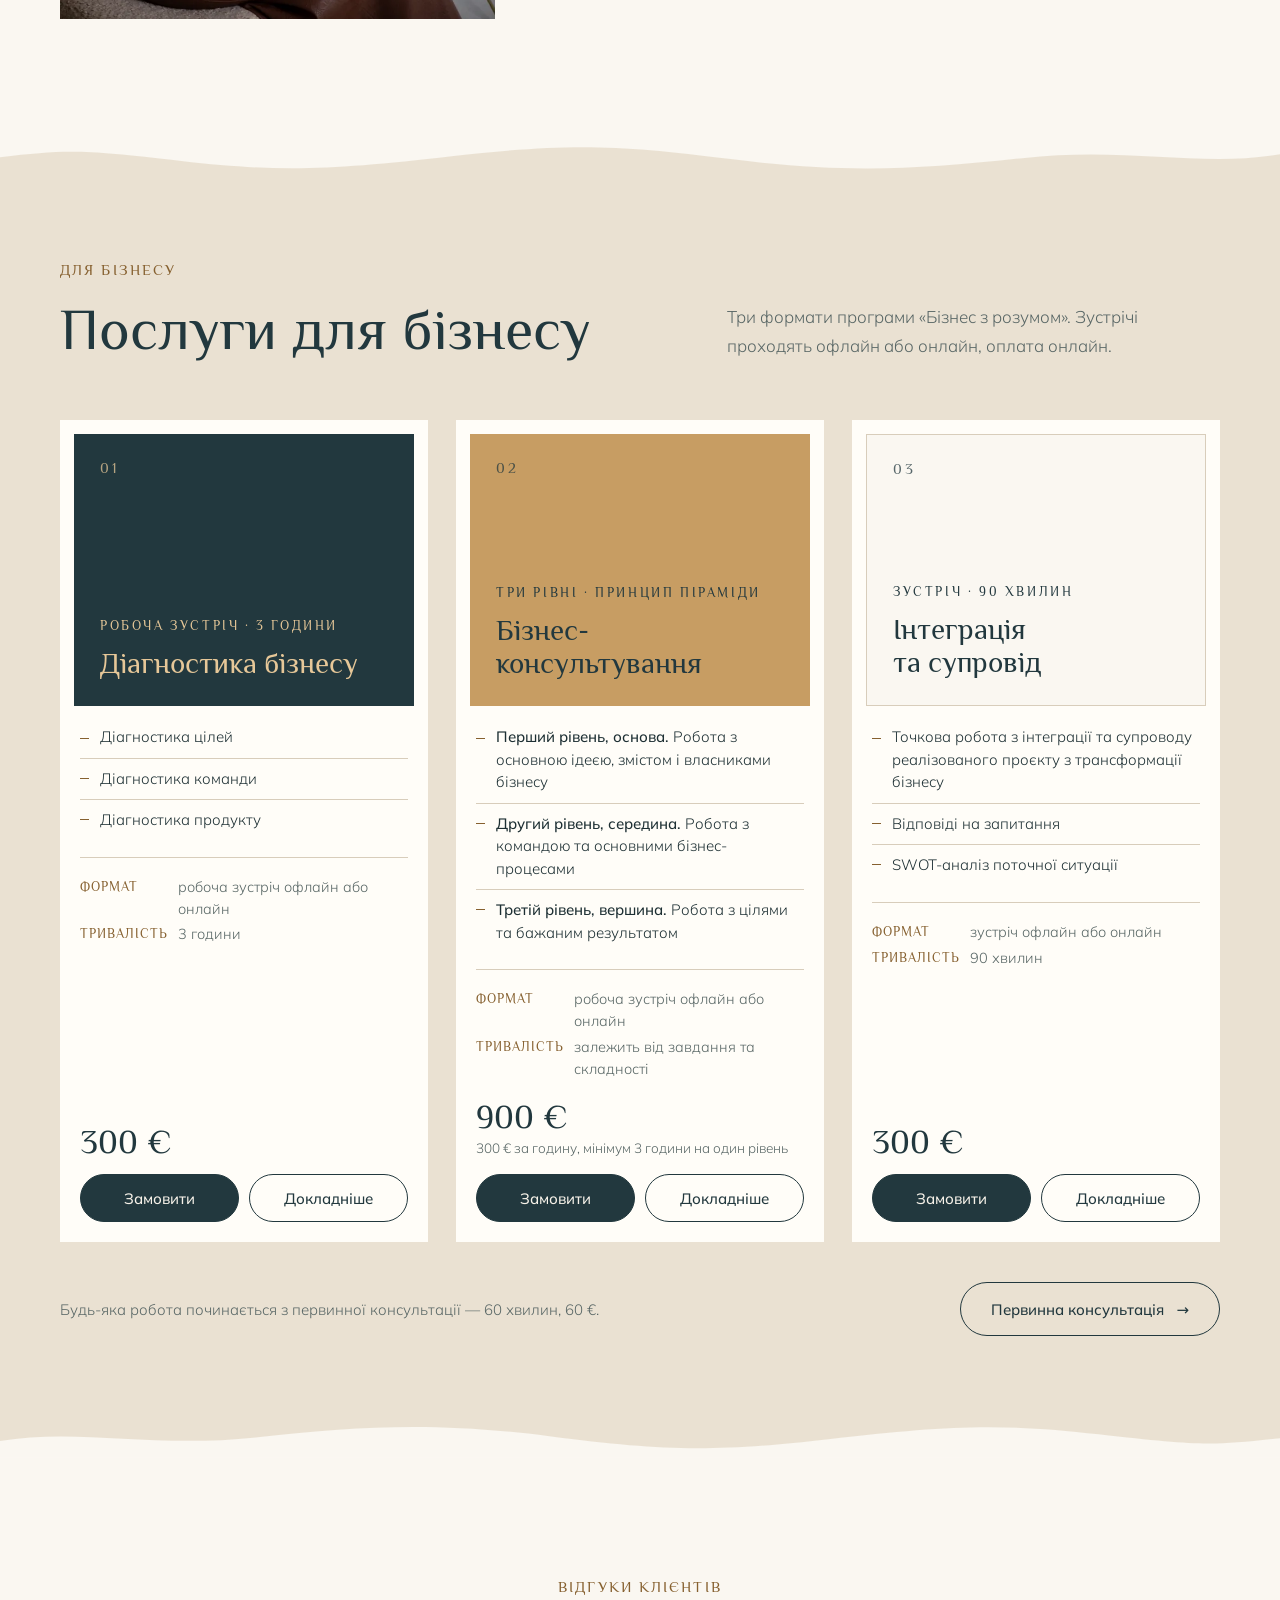
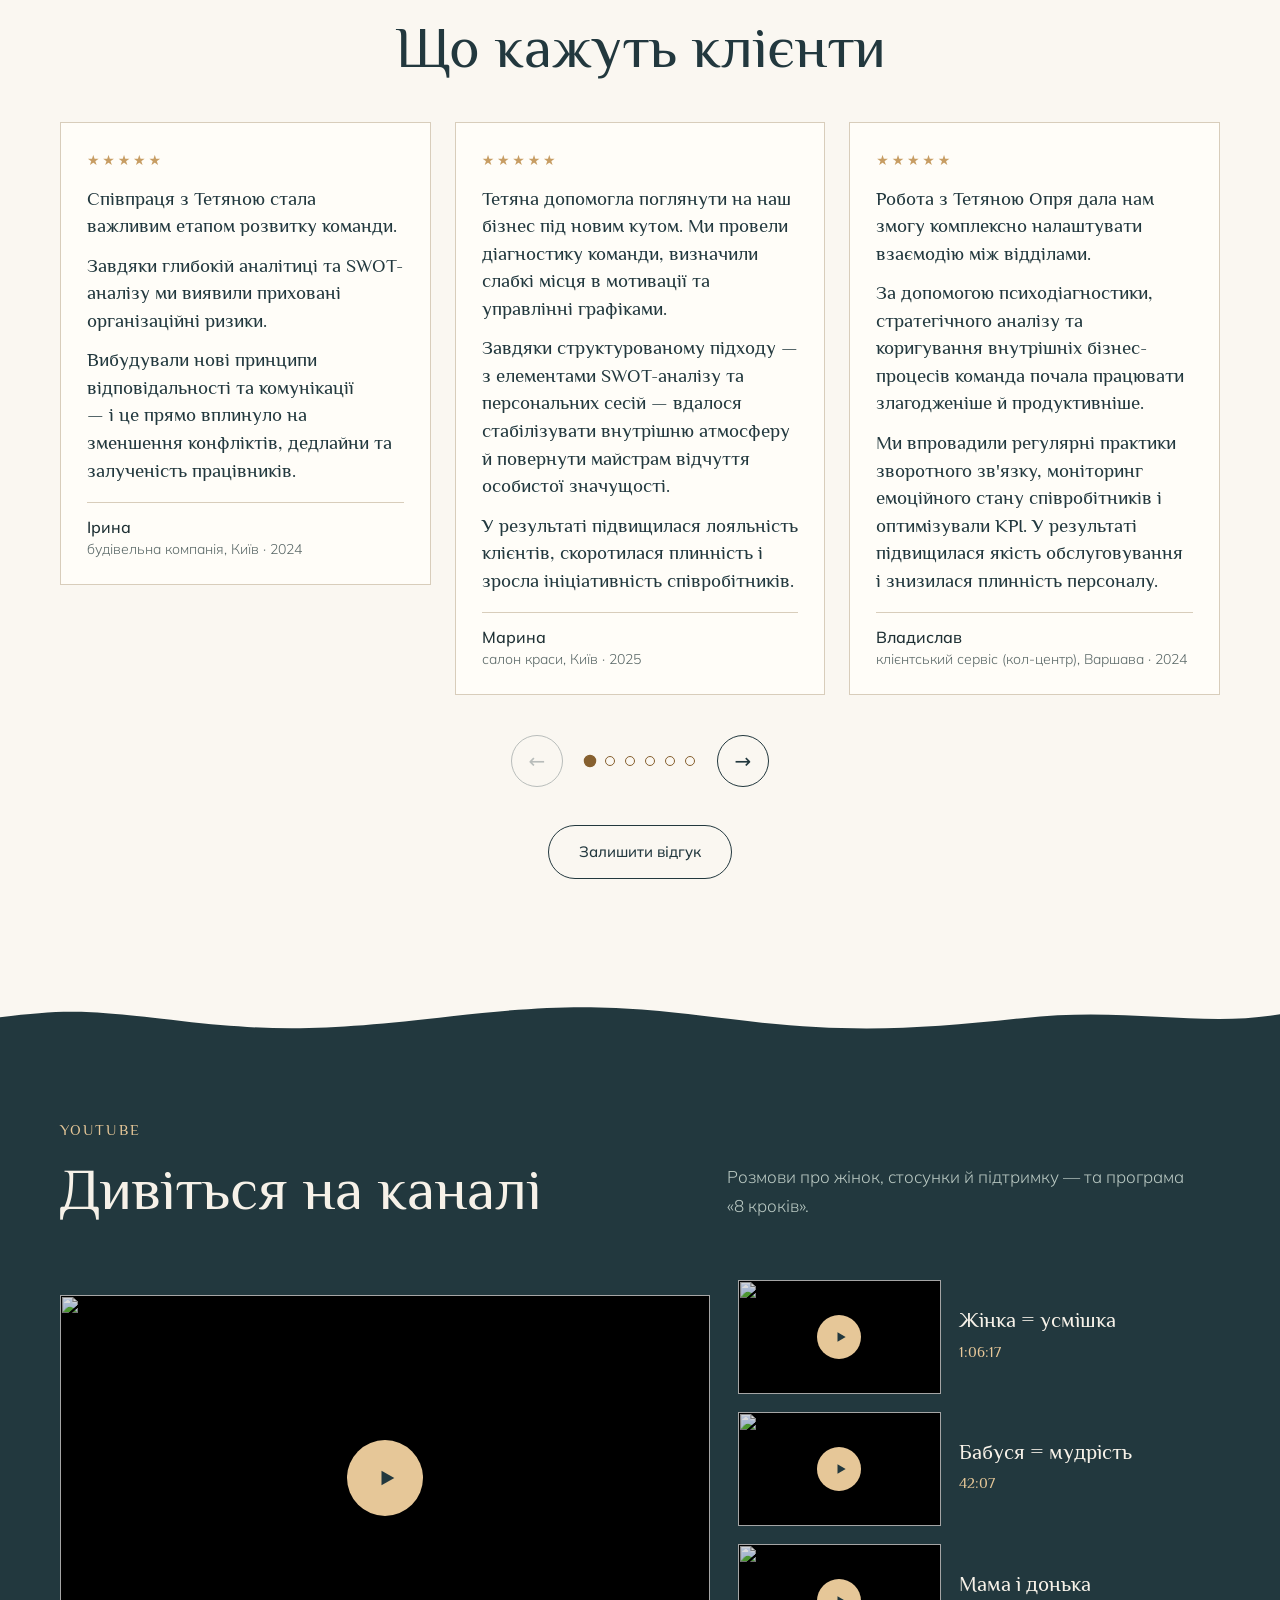
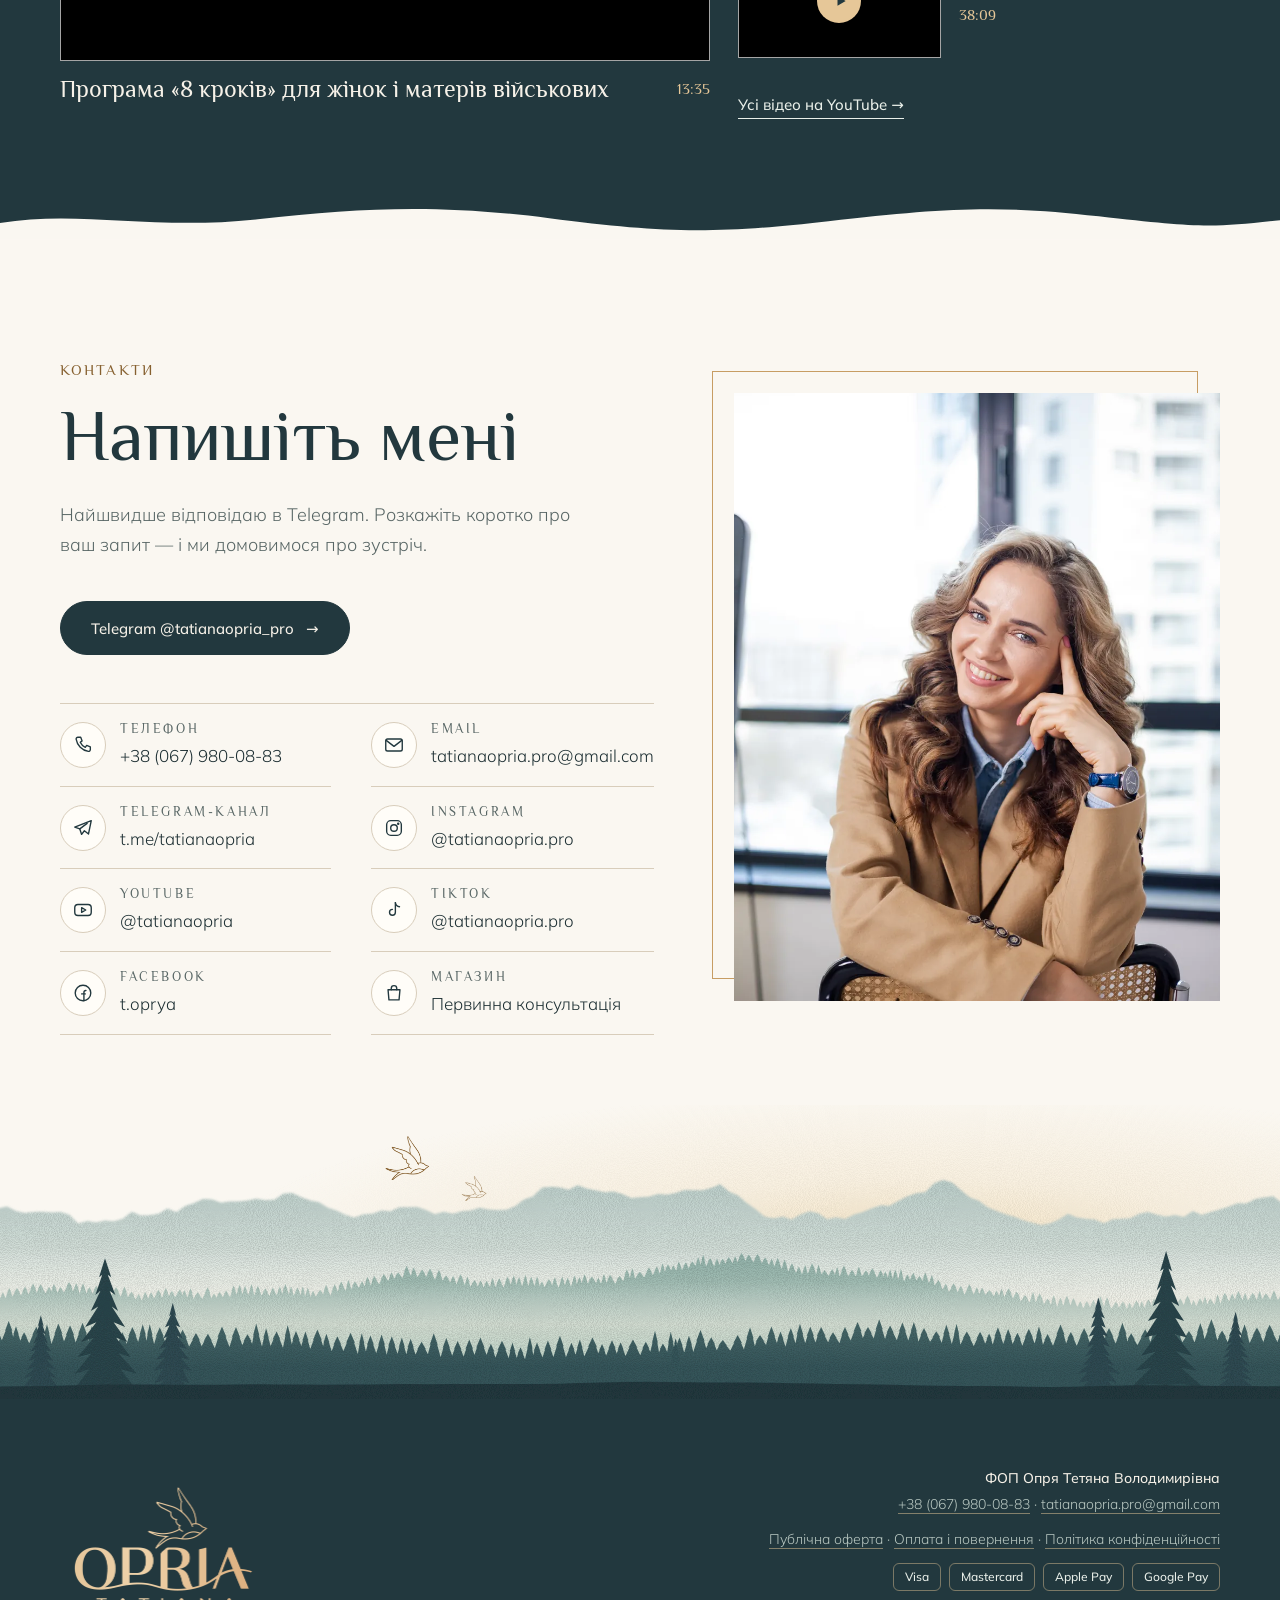
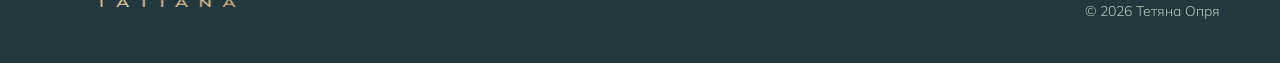
==== commit 2b07de26: "Site updates: new contact email, remove tax ID, reviews, article link, refund wording Co-Authored-By" ====
--- a/index.html
+++ b/index.html
@@ -23,10 +23,10 @@
 <link rel="preconnect" href="https://fonts.gstatic.com" crossorigin="">
 <link href="https://fonts.googleapis.com/css2?family=Philosopher:ital,wght@0,400;0,700;1,400&amp;family=Mulish:wght@300;400;500;600&amp;display=swap" rel="stylesheet">
 <script type="application/ld+json">
-{"@context": "https://schema.org", "@type": "ProfessionalService", "@id": "https://tatianaopria.com/#org", "name": "Тетяна Опря", "alternateName": "OPRIA Tatiana", "description": "Бізнес-консалтинг для власників і команд, психологічна практика, атмахілінг.", "url": "https://tatianaopria.com/", "image": "https://tatianaopria.com/img/og.jpg", "logo": "https://tatianaopria.com/img/logo-teal.png", "telephone": "+380679800883", "email": "tatiana.myway@gmail.com", "priceRange": "60–900 EUR", "founder": {"@type": "Person", "name": "Тетяна Опря", "jobTitle": "Психолог, бізнес-консультант"}, "address": {"@type": "PostalAddress", "addressLocality": "Київ", "addressCountry": "UA"}, "areaServed": ["Київ", "Україна", "онлайн"], "sameAs": ["https://t.me/tatianaopria", "https://www.instagram.com/tatianaopria.pro", "https://youtube.com/@tatianaopria", "https://www.tiktok.com/@tatianaopria.pro", "https://www.facebook.com/t.oprya/"], "hasOfferCatalog": {"@type": "OfferCatalog", "name": "Послуги", "itemListElement": [{"@type": "Offer", "price": "60", "priceCurrency": "EUR", "url": "https://tatianaopria.com/magazyn.html", "itemOffered": {"@type": "Service", "name": "Первинна консультація, 60 хвилин"}}, {"@type": "Offer", "price": "300", "priceCurrency": "EUR", "url": "https://tatianaopria.com/biznes-z-rozumom.html", "itemOffered": {"@type": "Service", "name": "Діагностика бізнесу"}}, {"@type": "Offer", "price": "900", "priceCurrency": "EUR", "url": "https://tatianaopria.com/biznes-z-rozumom.html", "itemOffered": {"@type": "Service", "name": "Бізнес-консультування"}}, {"@type": "Offer", "price": "300", "priceCurrency": "EUR", "url": "https://tatianaopria.com/biznes-z-rozumom.html", "itemOffered": {"@type": "Service", "name": "Інтеграція та супровід"}}, {"@type": "Offer", "price": "306", "priceCurrency": "EUR", "url": "https://tatianaopria.com/atmakhilinh.html", "itemOffered": {"@type": "Service", "name": "Цикл сеансів атмахілінгу, персональний"}}, {"@type": "Offer", "price": "161", "priceCurrency": "EUR", "url": "https://tatianaopria.com/atmakhilinh.html", "itemOffered": {"@type": "Service", "name": "Грошовий потік — атмахілінг, група"}}]}}
+{"@context": "https://schema.org", "@type": "ProfessionalService", "@id": "https://tatianaopria.com/#org", "name": "Тетяна Опря", "alternateName": "OPRIA Tatiana", "description": "Бізнес-консалтинг для власників і команд, психологічна практика, атмахілінг.", "url": "https://tatianaopria.com/", "image": "https://tatianaopria.com/img/og.jpg", "logo": "https://tatianaopria.com/img/logo-teal.png", "telephone": "+380679800883", "email": "tatianaopria.pro@gmail.com", "priceRange": "60–900 EUR", "founder": {"@type": "Person", "name": "Тетяна Опря", "jobTitle": "Психолог, бізнес-консультант"}, "address": {"@type": "PostalAddress", "addressLocality": "Київ", "addressCountry": "UA"}, "areaServed": ["Київ", "Україна", "онлайн"], "sameAs": ["https://t.me/tatianaopria", "https://www.instagram.com/tatianaopria.pro", "https://youtube.com/@tatianaopria", "https://www.tiktok.com/@tatianaopria.pro", "https://www.facebook.com/t.oprya/"], "hasOfferCatalog": {"@type": "OfferCatalog", "name": "Послуги", "itemListElement": [{"@type": "Offer", "price": "60", "priceCurrency": "EUR", "url": "https://tatianaopria.com/magazyn.html", "itemOffered": {"@type": "Service", "name": "Первинна консультація, 60 хвилин"}}, {"@type": "Offer", "price": "300", "priceCurrency": "EUR", "url": "https://tatianaopria.com/biznes-z-rozumom.html", "itemOffered": {"@type": "Service", "name": "Діагностика бізнесу"}}, {"@type": "Offer", "price": "900", "priceCurrency": "EUR", "url": "https://tatianaopria.com/biznes-z-rozumom.html", "itemOffered": {"@type": "Service", "name": "Бізнес-консультування"}}, {"@type": "Offer", "price": "300", "priceCurrency": "EUR", "url": "https://tatianaopria.com/biznes-z-rozumom.html", "itemOffered": {"@type": "Service", "name": "Інтеграція та супровід"}}, {"@type": "Offer", "price": "306", "priceCurrency": "EUR", "url": "https://tatianaopria.com/atmakhilinh.html", "itemOffered": {"@type": "Service", "name": "Цикл сеансів атмахілінгу, персональний"}}, {"@type": "Offer", "price": "161", "priceCurrency": "EUR", "url": "https://tatianaopria.com/atmakhilinh.html", "itemOffered": {"@type": "Service", "name": "Грошовий потік — атмахілінг, група"}}]}}
 </script>
 <link rel="preload" as="image" href="img/hero-work.webp" fetchpriority="high">
-<link rel="stylesheet" href="site.css?v=20261124q">
+<link rel="stylesheet" href="site.css?v=20261125a">
 </head>
 <body>
 <a class="skip" href="#main">Перейти до змісту</a>
@@ -133,6 +133,7 @@
           <li><span>ThetaHealing® Basic та Advanced DNA</span><span>THInK</span></li>
           <li><span>Атмалогія. Деконструкція матриці долі</span><span>Atmalogiya</span></li>
         </ul>
+        <p class="pub"><span>Публікація</span><a href="https://www.it.ua/news/tatjana-oprja-interpajp-my-poluchili-vozmozhnost-optimalno-upravljat-organizacionnoj-strukturoj-gruppy-s-it-enterprise" target="_blank" rel="noopener">«Ми отримали можливість оптимально керувати організаційною структурою групи» — про автоматизацію підбору персоналу в ІНТЕРПАЙП, IT.UA, 2014&nbsp;→</a></p>
       </div>
     </div>
     <svg class="edge bot" viewBox="0 0 1440 40" preserveAspectRatio="none" aria-hidden="true" style="color:var(--sand)"><path d="M0 0H1440V17C1352 31 1268 9 1150 21S948 37 822 22 640 5 508 19 316 36 204 24 76 12 0 20Z"></path></svg>
@@ -263,13 +264,10 @@
           <div class="rq"><div class="st" aria-label="5 із 5">★★★★★</div><p>Співпраця з Тетяною стала важливим етапом розвитку команди.</p><p>Завдяки глибокій аналітиці та SWOT-аналізу ми виявили приховані організаційні ризики.</p><p>Вибудували нові принципи відповідальності та комунікації — і це прямо вплинуло на зменшення конфліктів, дедлайни та залученість працівників.</p><div class="who"><b>Ірина</b>будівельна компанія, Київ · 2024</div></div>
           <div class="rq"><div class="st" aria-label="5 із 5">★★★★★</div><p>Тетяна допомогла поглянути на наш бізнес під новим кутом. Ми провели діагностику команди, визначили слабкі місця в мотивації та управлінні графіками.</p><p>Завдяки структурованому підходу — з елементами SWOT-аналізу та персональних сесій — вдалося стабілізувати внутрішню атмосферу й повернути майстрам відчуття особистої значущості.</p><p>У результаті підвищилася лояльність клієнтів, скоротилася плинність і зросла ініціативність співробітників.</p><div class="who"><b>Марина</b>салон краси, Київ · 2025</div></div>
           <div class="rq"><div class="st" aria-label="5 із 5">★★★★★</div><p>Робота з Тетяною Опря дала нам змогу комплексно налаштувати взаємодію між відділами.</p><p>За допомогою психодіагностики, стратегічного аналізу та коригування внутрішніх бізнес-процесів команда почала працювати злагодженіше й продуктивніше.</p><p>Ми впровадили регулярні практики зворотного зв'язку, моніторинг емоційного стану співробітників і оптимізували KPI. У результаті підвищилася якість обслуговування і знизилася плинність персоналу.</p><div class="who"><b>Владислав</b>клієнтський сервіс (кол-центр), Варшава · 2024</div></div>
-          <div class="rq"><div class="st" aria-label="5 із 5">★★★★★</div><p>Як психолог, я шукала спосіб глибше працювати з клієнтськими запитами без жорстких шаблонів.</p><p>Після курсу я почала використовувати символічне мислення як інструмент діагностики станів. Це додало глибини моїй роботі і розширило професійне бачення.</p><div class="who"><b>Ірина, 33 роки</b>інтеграція в професійну практику</div></div>
           <div class="rq"><div class="st" aria-label="5 із 5">★★★★★</div><p>Було відчуття, ніби я постійно приймаю рішення в тумані. Логіка ніби є, але ясності не було.</p><p>Зараз я чітко бачу, звідки виникає мій стан і як він впливає на вибір. Це дало відчуття внутрішньої опори, якої раніше не було.</p><div class="who"><b>Андрій, 39 років</b>вихід із внутрішньої розмитості</div></div>
           <div class="rq"><div class="st" aria-label="5 із 5">★★★★★</div><p>Я очікувала технік, але отримала інше — зміну способу мислення. Я почала задавати собі питання, які раніше просто не приходили в голову.</p><p>Це вплинуло не тільки на роботу з клієнтами, а й на особисті рішення. Відчуття — ніби мислення стало глибшим шаром.</p><div class="who"><b>Марина, 30 років</b>зміна рівня мислення</div></div>
-          <div class="rq"><div class="st" aria-label="5 із 5">★★★★★</div><p>Для мене це не про езотерику. Це про здатність бачити приховані причинно-наслідкові зв'язки у власних станах.</p><p>Після курсу я став точніше приймати фінансові та стратегічні рішення, менше реагуючи емоційно.</p><div class="who"><b>Дмитро, 45 років</b>стратегічне усвідомлення</div></div>
           <div class="rq"><div class="st" aria-label="5 із 5">★★★★★</div><p>Прийшов із скепсисом. Але мені реально допомогли побачити, де я сам себе блокую.</p><p>Дуже м'який і адекватний підхід.</p><div class="who"><b>Ігор, 34 роки</b>програміст</div></div>
           <div class="rq"><div class="st" aria-label="5 із 5">★★★★★</div><p>Це вже зовсім інший рівень глибини. Робота йде не тільки з ситуаціями, а з внутрішніми сценаріями.</p><p>Після сесій реально змінюється спосіб мислення.</p><div class="who"><b>Анастасія, 31 рік</b>маркетолог</div></div>
-          <div class="rq"><div class="st" aria-label="5 із 5">★★★★★</div><p>До курсу я часто діяла імпульсивно — особливо в роботі. Було відчуття постійного внутрішнього шуму і перевантаження. Я не розуміла, чому приймаю ті чи інші рішення, просто «так виходило».</p><p>Після навчання я почала бачити структуру своїх станів. Це не магія і не передбачення — це спосіб розпізнавати внутрішні патерни. Зараз я значно спокійніше приймаю бізнес-рішення і відчуваю контроль над процесом.</p><div class="who"><b>Ольга, 36 років</b>з реактивності в усвідомлені рішення</div></div>
           <div class="rq"><div class="st" aria-label="5 із 5">★★★★★</div><p>Я прийшов із запитом на ясність у складних управлінських рішеннях. Часто було відчуття тиску і розпорошеності.</p><p>Курс дав мені інструмент спостереження за своїм внутрішнім станом перед дією. Це кардинально змінило мій підхід до роботи з командою і стратегічного планування.</p><div class="who"><b>Роман, 41 рік</b>зміна управлінського мислення</div></div>
         </div>
         <div class="car-nav">
@@ -338,7 +336,7 @@
         <div class="acts"><a class="btn" href="https://t.me/tatianaopria_pro" target="_blank" rel="noopener">Telegram @tatianaopria_pro <span class="ar" aria-hidden="true">→</span></a></div>
         <ul class="links">
           <li><a href="tel:+380679800883"><span class="lic" aria-hidden="true"><svg viewBox="0 0 24 24"><path d="M6.5 3.5h3l1.5 4-2 1.500a11 11 0 0 0 5.5 5.500l1.5-2 4 1.500v3a2 2 0 0 1-2.2 2A16 16 0 0 1 4.5 5.700a2 2 0 0 1 2-2.200Z"></path></svg></span><small>Телефон</small>+38 (067) 980-08-83</a></li>
-          <li><a href="mailto:tatiana.myway@gmail.com"><span class="lic" aria-hidden="true"><svg viewBox="0 0 24 24"><rect x="3" y="5.5" width="18" height="13" rx="2"></rect><path d="m3.5 7 8.5 6.500L20.5 7"></path></svg></span><small>Email</small>tatianaopria.pro@gmail.com</a></li>
+          <li><a href="mailto:tatianaopria.pro@gmail.com"><span class="lic" aria-hidden="true"><svg viewBox="0 0 24 24"><rect x="3" y="5.5" width="18" height="13" rx="2"></rect><path d="m3.5 7 8.5 6.500L20.5 7"></path></svg></span><small>Email</small>tatianaopria.pro@gmail.com</a></li>
           <li><a href="https://t.me/tatianaopria" target="_blank" rel="noopener"><span class="lic" aria-hidden="true"><svg viewBox="0 0 24 24"><path d="M21 4 3 11l5.5 2 2 6 3-4 4.5 3.500Z"></path><path d="m8.5 13 8-6"></path></svg></span><small>Telegram-канал</small>t.me/tatianaopria</a></li>
           <li><a href="https://www.instagram.com/tatianaopria.pro" target="_blank" rel="noopener"><span class="lic" aria-hidden="true"><svg viewBox="0 0 24 24"><rect x="4" y="4" width="16" height="16" rx="4.5"></rect><circle cx="12" cy="12" r="3.6"></circle><circle cx="16.6" cy="7.4" r=".6" fill="currentColor"></circle></svg></span><small>Instagram</small>@tatianaopria.pro</a></li>
           <li><a href="https://youtube.com/@tatianaopria" target="_blank" rel="noopener"><span class="lic" aria-hidden="true"><svg viewBox="0 0 24 24"><rect x="3" y="6" width="18" height="12" rx="3.5"></rect><path d="m10.5 9.5 4.5 2.5-4.5 2.500Z"></path></svg></span><small>YouTube</small>@tatianaopria</a></li>
@@ -361,8 +359,7 @@
     <img class="flogo" src="img/logo-main-gold.png" alt="OPRIA Tatiana" width="843" height="596" loading="lazy">
     <div class="req">
       <b>ФОП Опря Тетяна Володимирівна</b>
-      <span>Ідентифікаційний код (РНОКПП): 3001710685</span>
-      <span><a href="tel:+380679800883">+38 (067) 980-08-83</a> · <a href="mailto:tatiana.myway@gmail.com">tatianaopria.pro@gmail.com</a></span>
+      <span><a href="tel:+380679800883">+38 (067) 980-08-83</a> · <a href="mailto:tatianaopria.pro@gmail.com">tatianaopria.pro@gmail.com</a></span>
       <span class="flinks"><a href="oferta.html">Публічна оферта</a> · <a href="oplata.html">Оплата і повернення</a> · <a href="polityka.html">Політика конфіденційності</a></span>
       <span class="pay" aria-label="Способи оплати"><i>Visa</i><i>Mastercard</i><i>Apple Pay</i><i>Google Pay</i></span>
       <span>© 2026 Тетяна Опря</span>
@@ -523,7 +520,7 @@
   });
 })();
 </script>
-<script src="carousel.js?v=20261124q" defer=""></script>
-<script src="widget.js?v=20261124q" defer=""></script>
+<script src="carousel.js?v=20261125a" defer=""></script>
+<script src="widget.js?v=20261125a" defer=""></script>
 <script defer="" src="https://static.cloudflareinsights.com/beacon.min.js" data-cf-beacon="{&quot;token&quot;: &quot;058ef345783e4ae2a2dd503a964ea49f&quot;}"></script>
 </body></html>
--- a/site.css
+++ b/site.css
@@ -636,3 +636,9 @@
 .fw form .fw-pay[hidden]{display:none}
 .paid-ok{margin:0 0 28px;padding:16px 20px;background:#e4efe6;color:#22503a;border-radius:4px;font-size:17px;line-height:1.5}
 .fw-opt{font-weight:300;color:var(--muted)}
+.pub{margin-top:22px;padding-top:18px;border-top:1px solid var(--line);font-size:15.5px;line-height:1.55}
+.pub span{display:block;margin-bottom:4px;font-size:12px;letter-spacing:.14em;text-transform:uppercase;color:var(--gold-d)}
+.pub a{color:inherit;text-decoration:underline;text-decoration-color:var(--gold);text-underline-offset:3px}
+.pub a:hover{color:var(--gold-d)}
+.doc h3{font-size:20px;line-height:1.25;color:var(--teal-d);margin:26px 0 6px}
+.doc ol{margin:12px 0 0 22px}
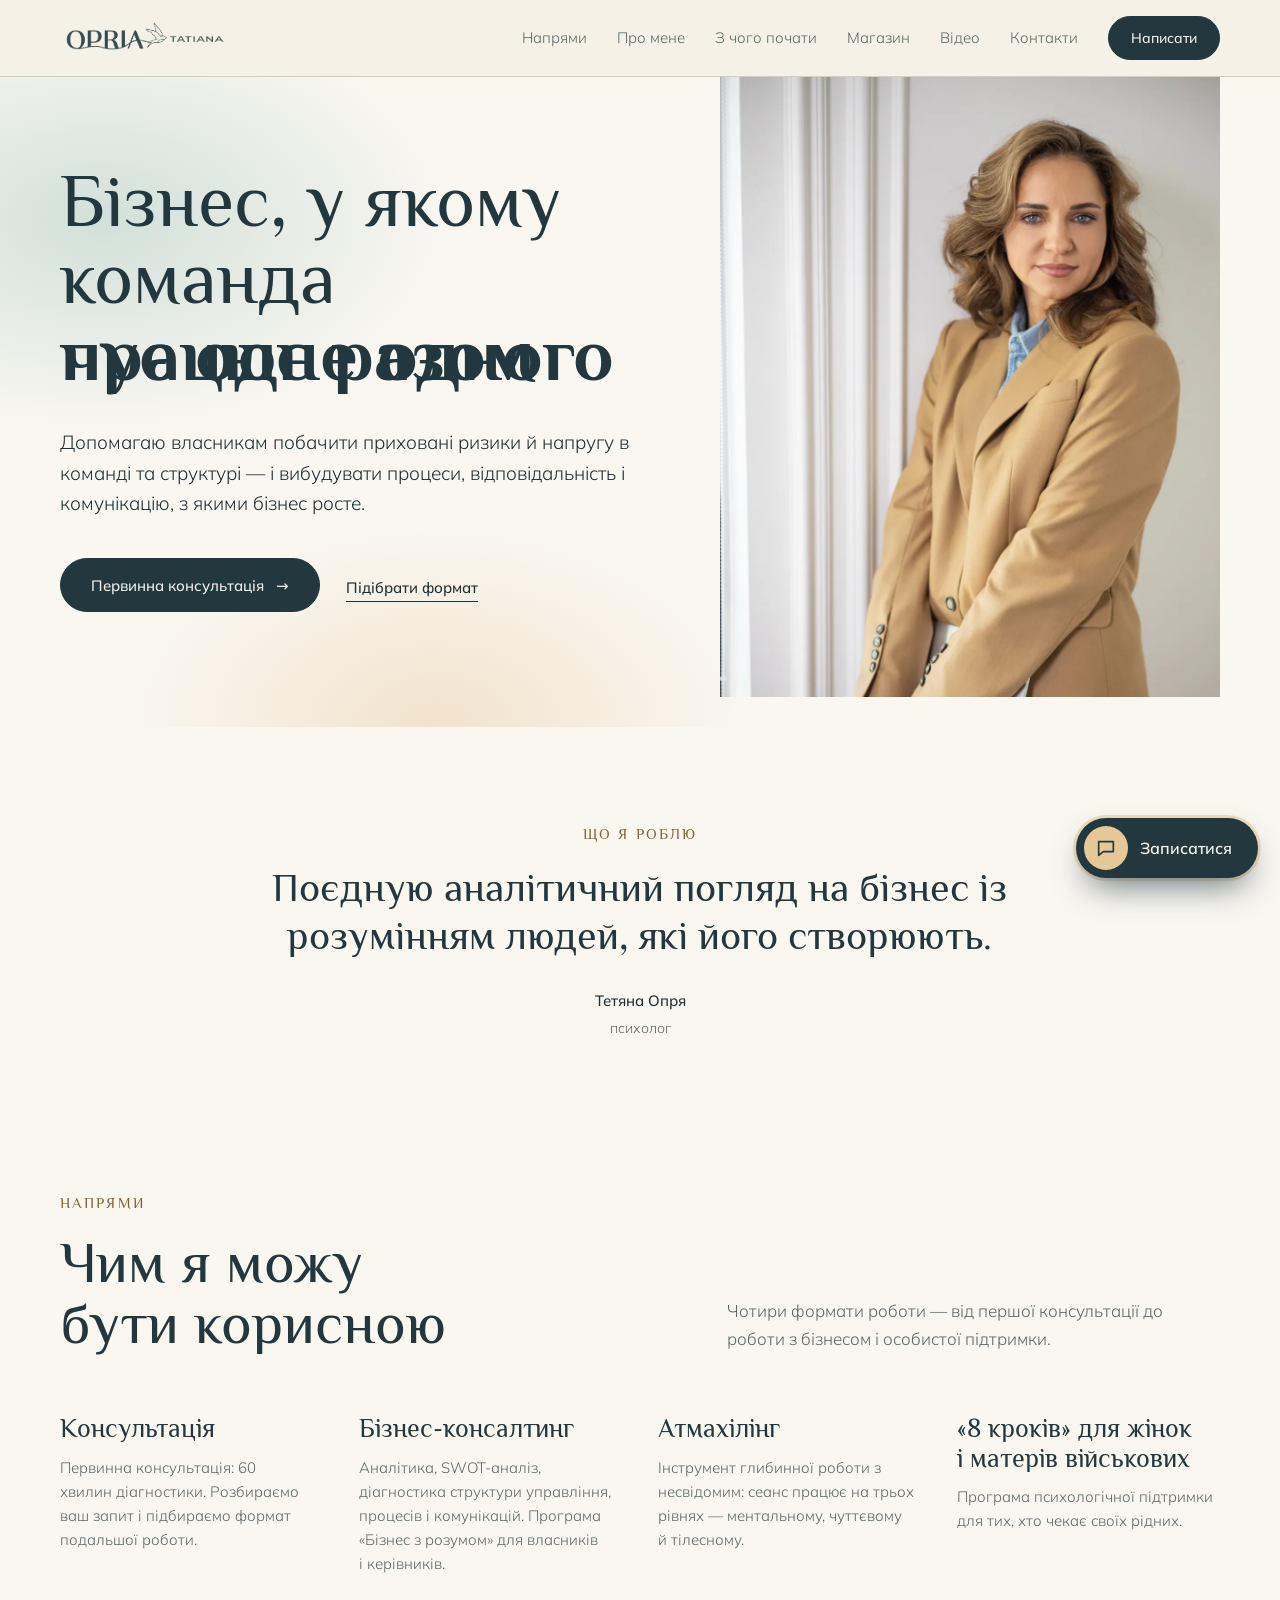
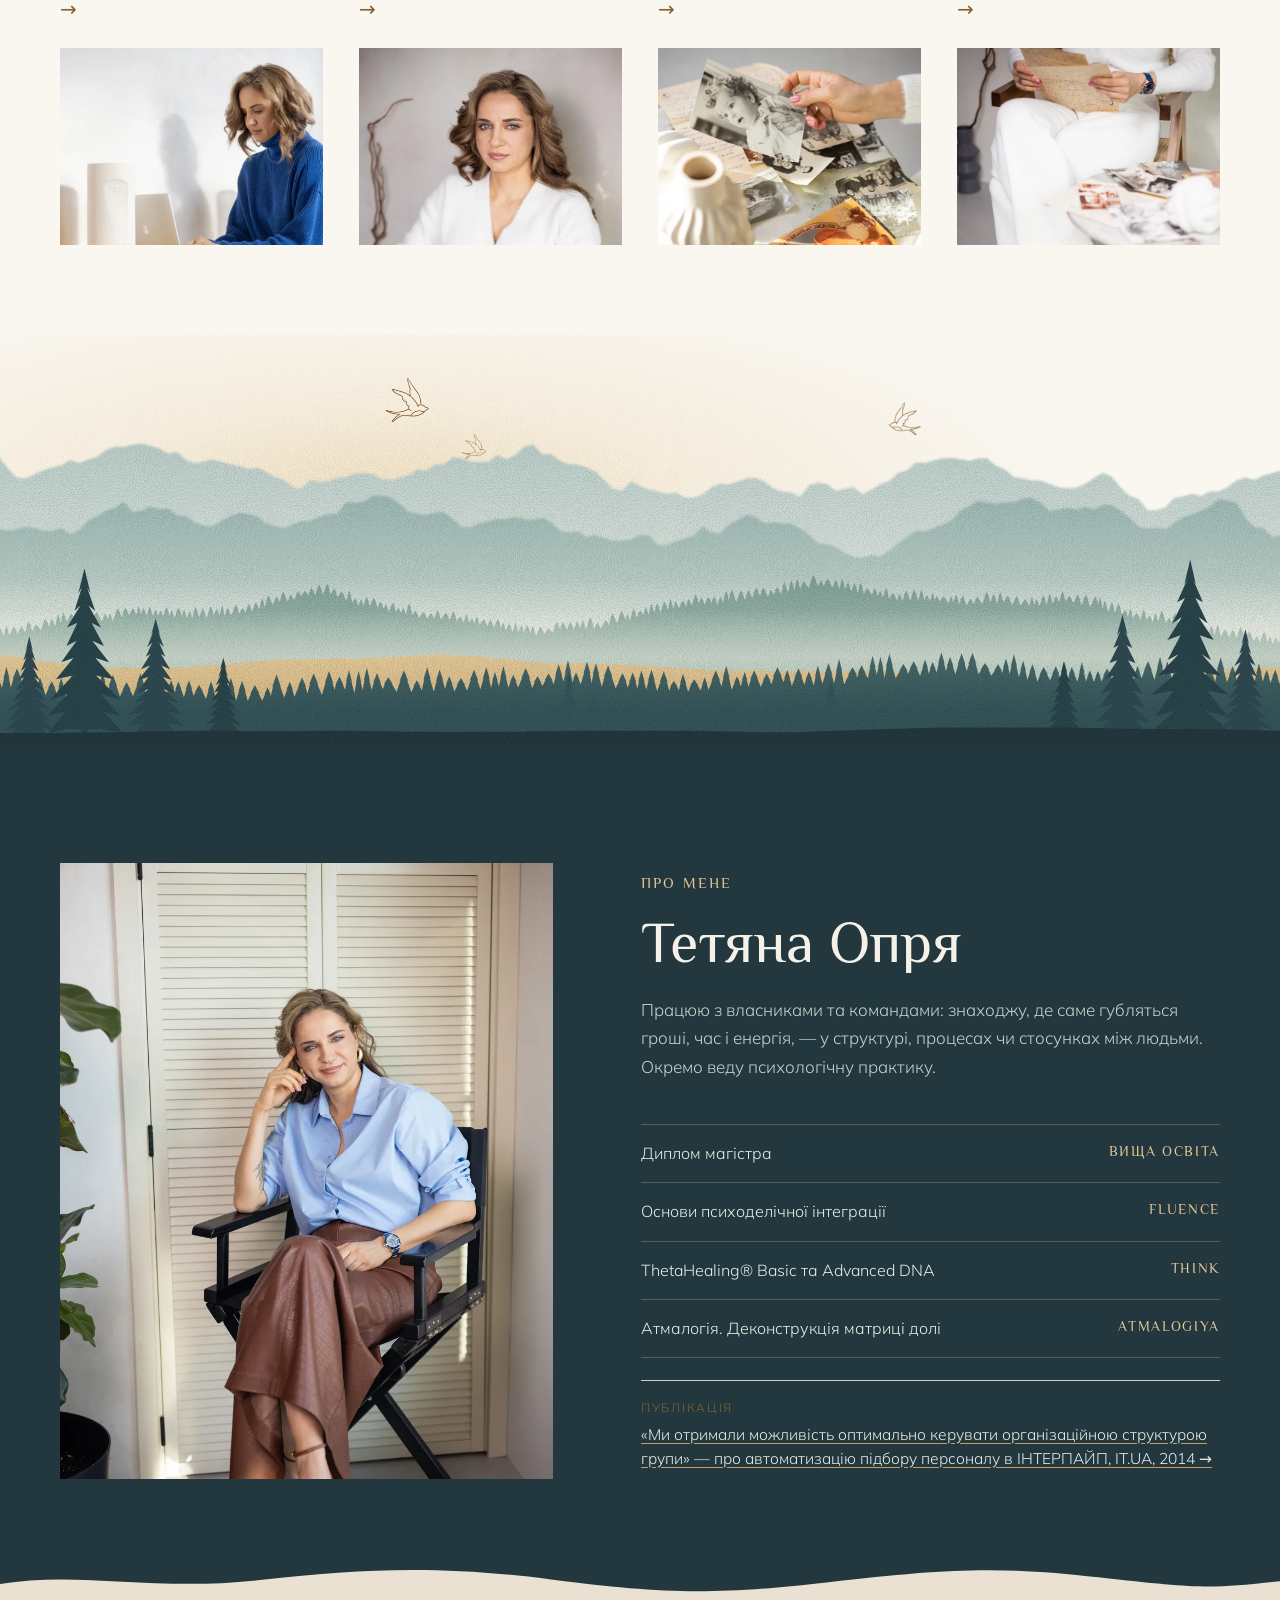
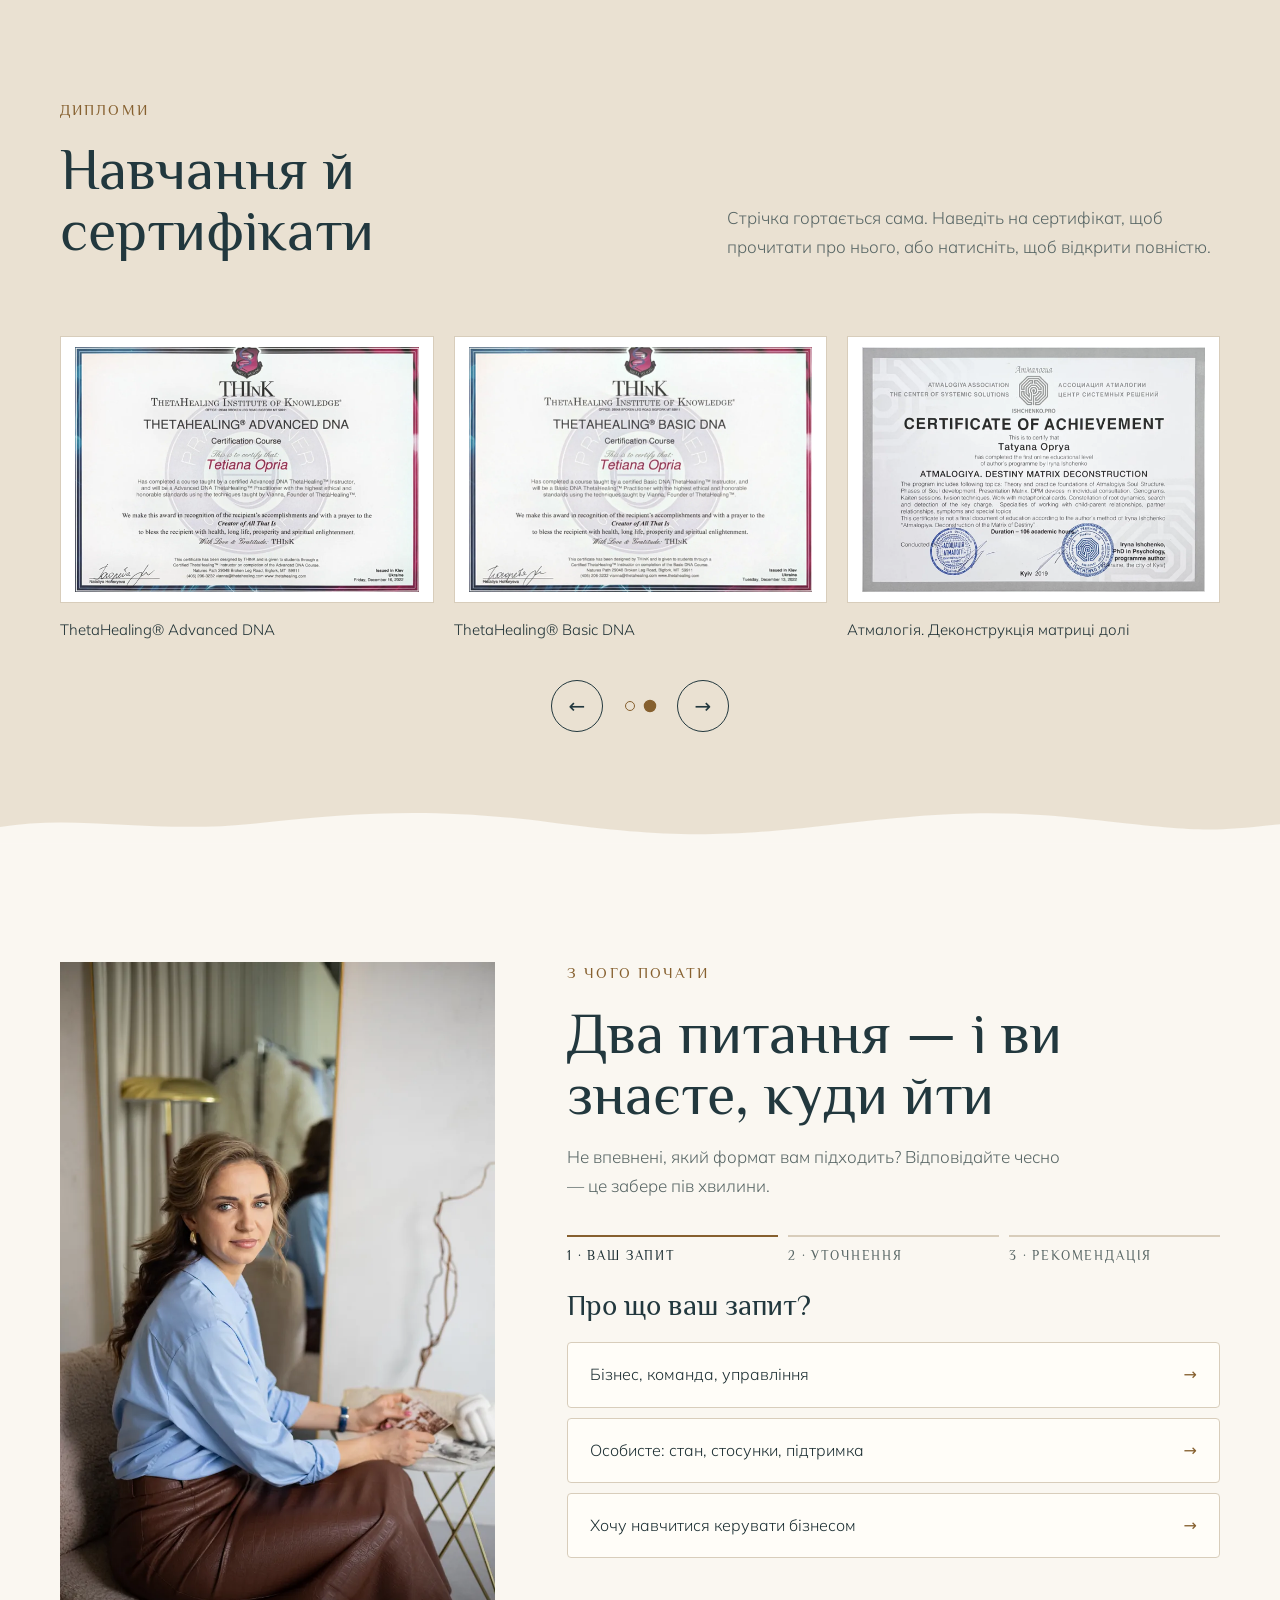
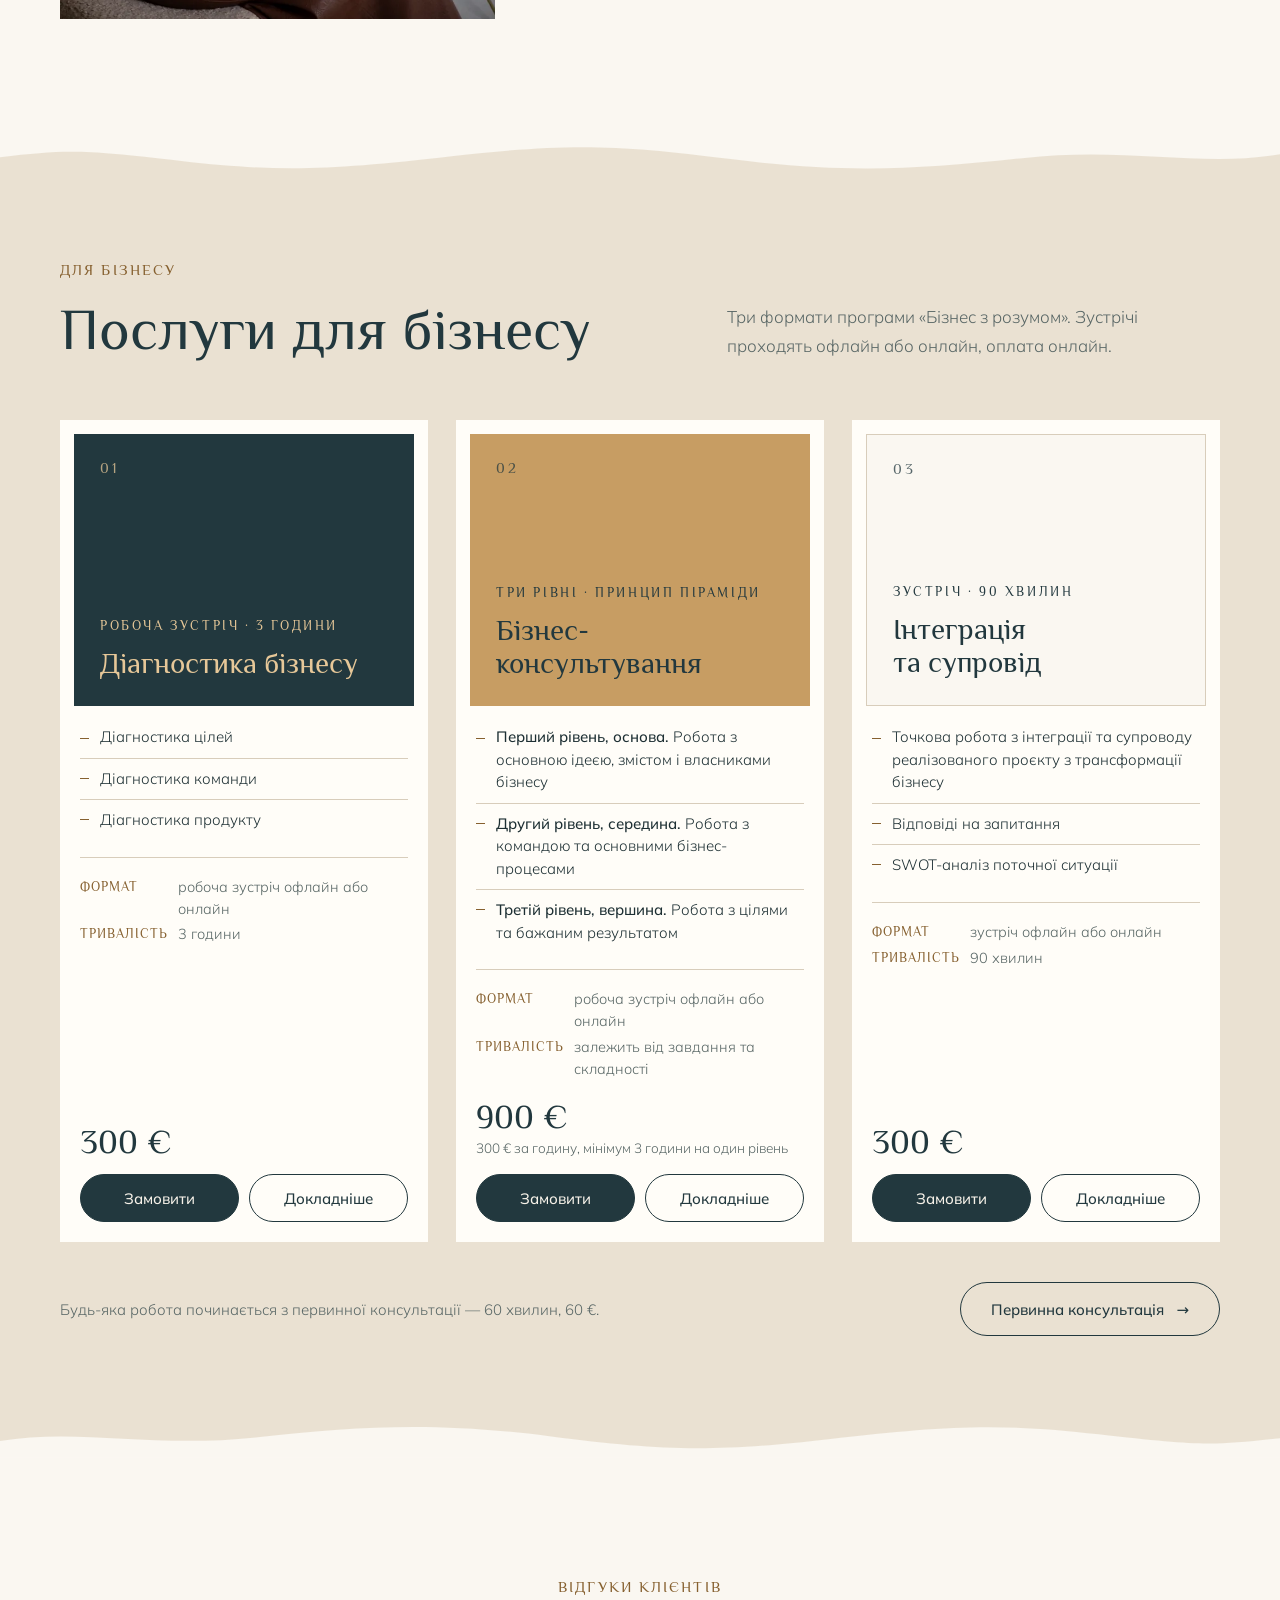
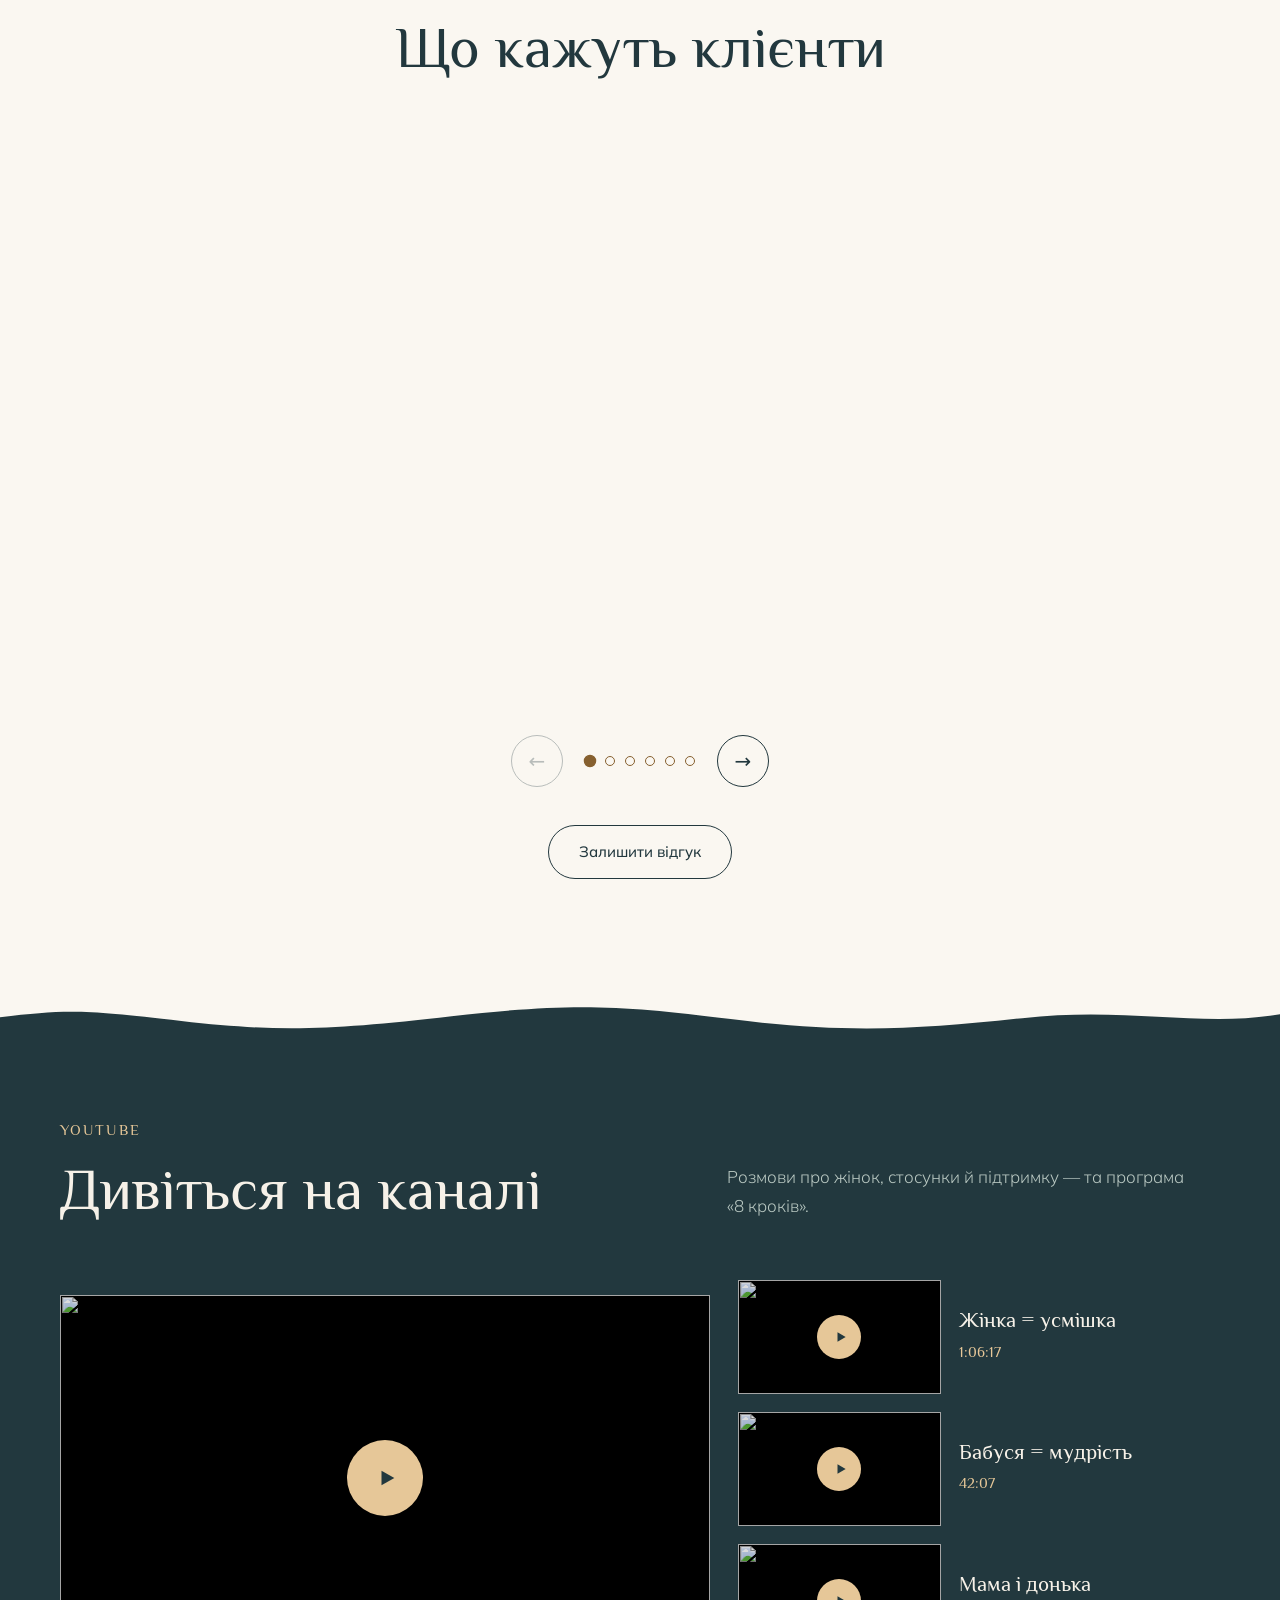
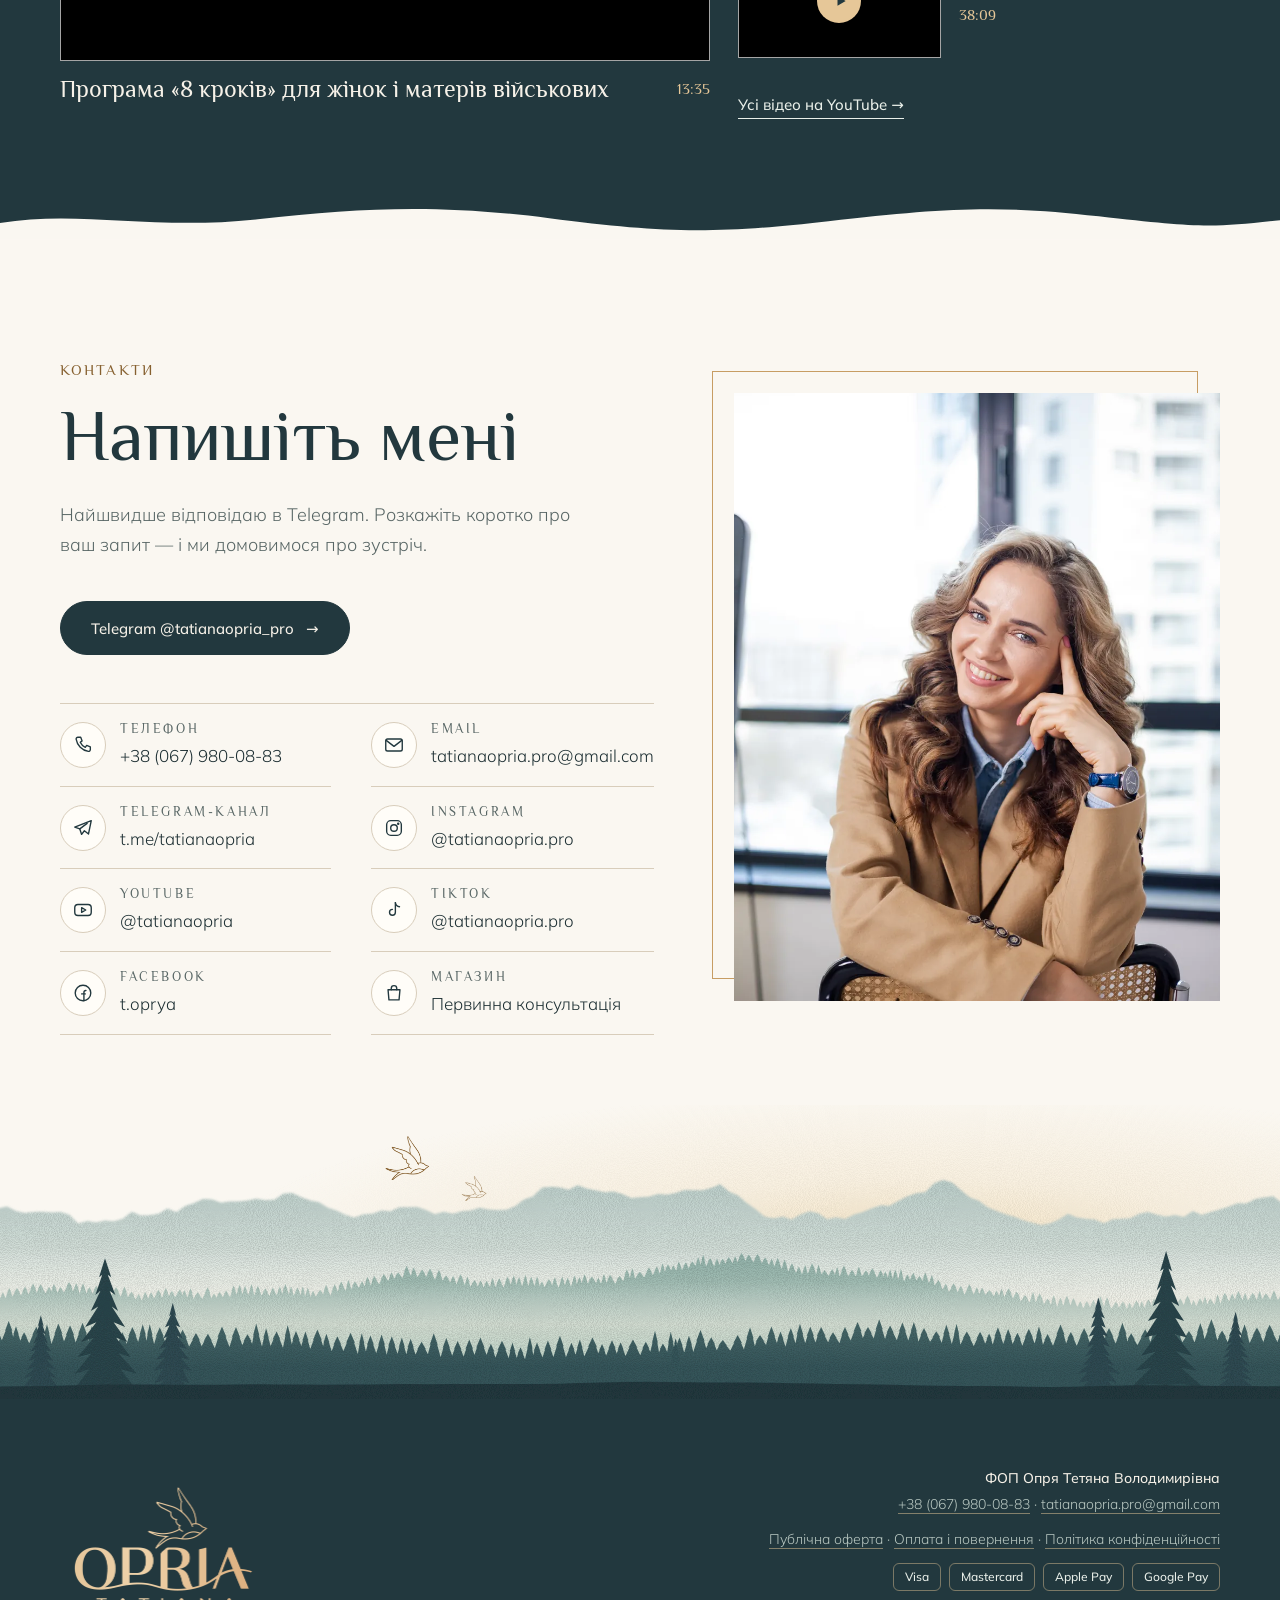
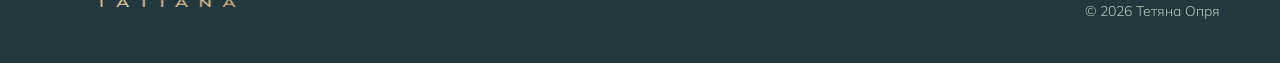
==== commit 9b647717: "Align Fluence course name in the about block Co-Authored-By: Claude Fable 5.2 <noreply@anthropic.com" ====
--- a/index.html
+++ b/index.html
@@ -129,7 +129,7 @@
         <p class="t">Працюю з власниками та командами: знаходжу, де саме губляться гроші, час і енергія, — у структурі, процесах чи стосунках між людьми. Окремо веду психологічну практику.</p>
         <ul class="creds">
           <li><span>Диплом магістра</span><span>вища освіта</span></li>
-          <li><span>Основи психологічної інтеграції</span><span>Fluence</span></li>
+          <li><span>Основи психоделічної інтеграції</span><span>Fluence</span></li>
           <li><span>ThetaHealing® Basic та Advanced DNA</span><span>THInK</span></li>
           <li><span>Атмалогія. Деконструкція матриці долі</span><span>Atmalogiya</span></li>
         </ul>
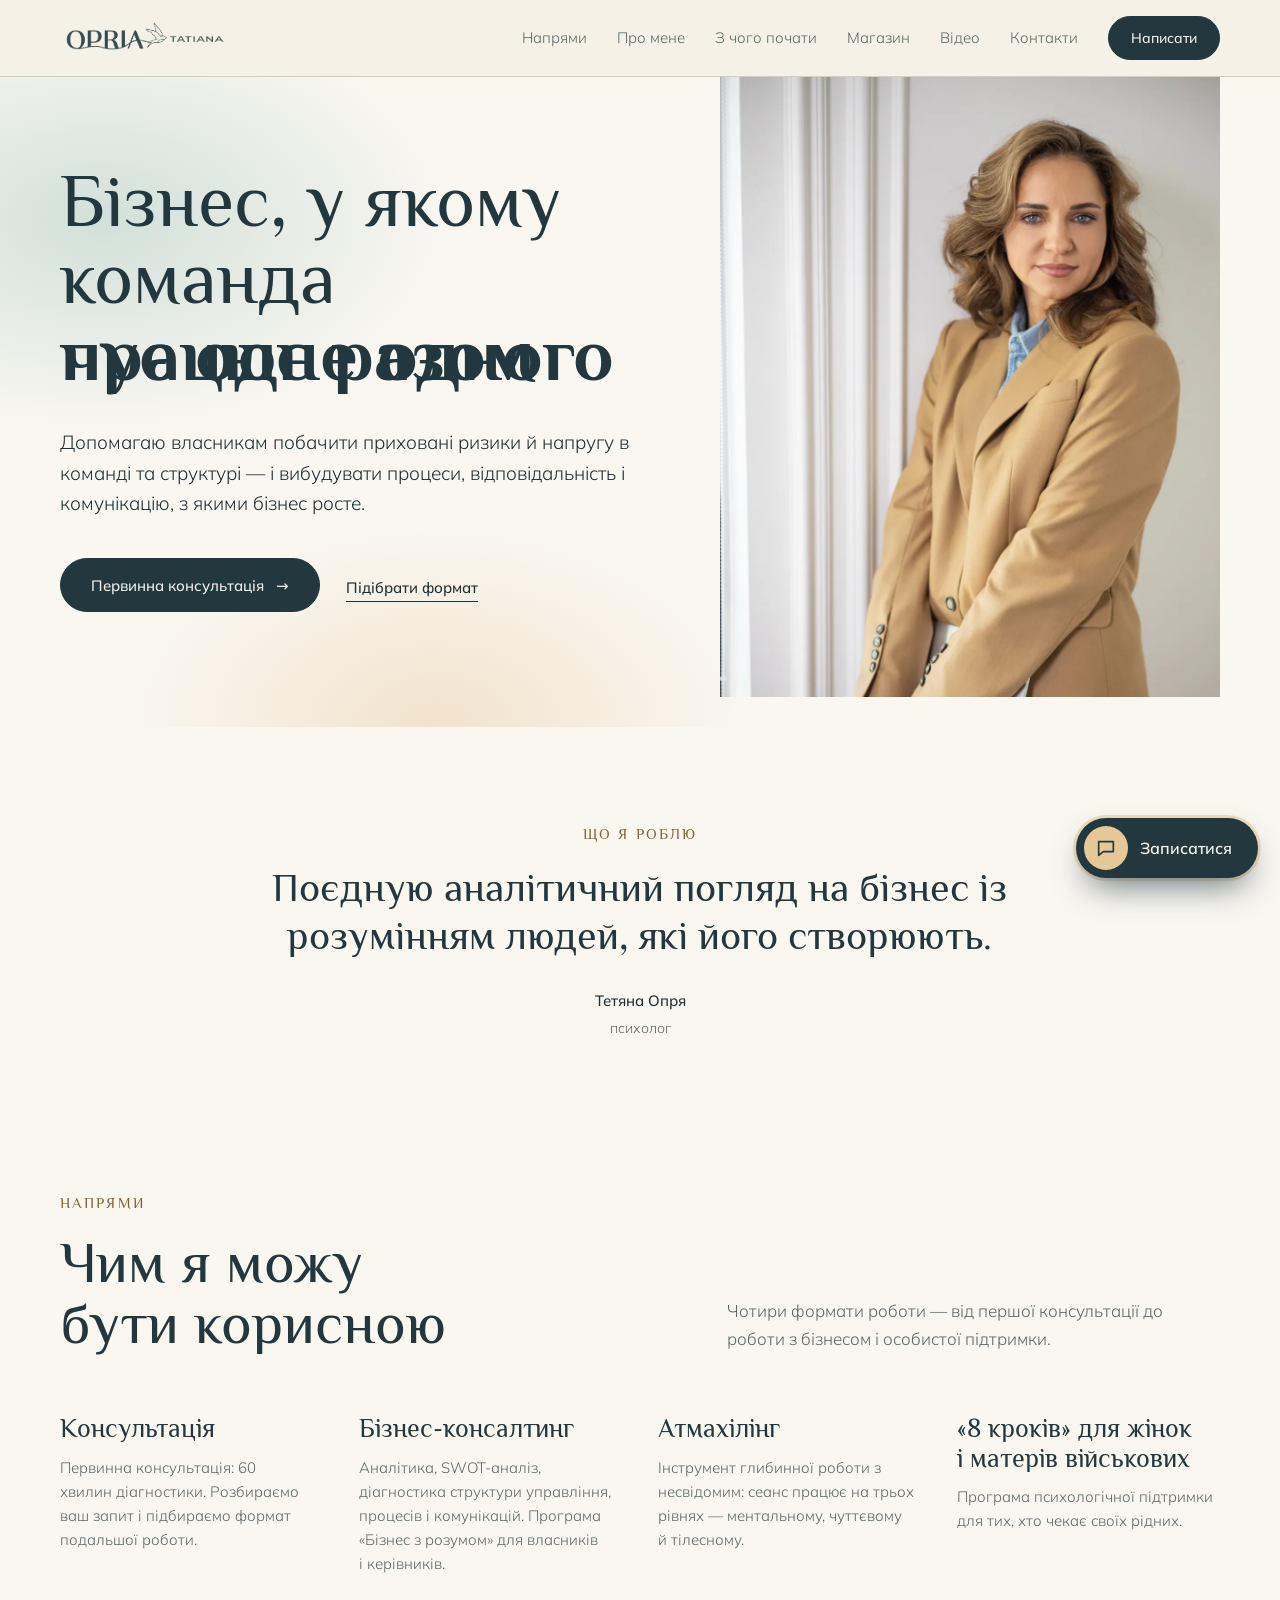
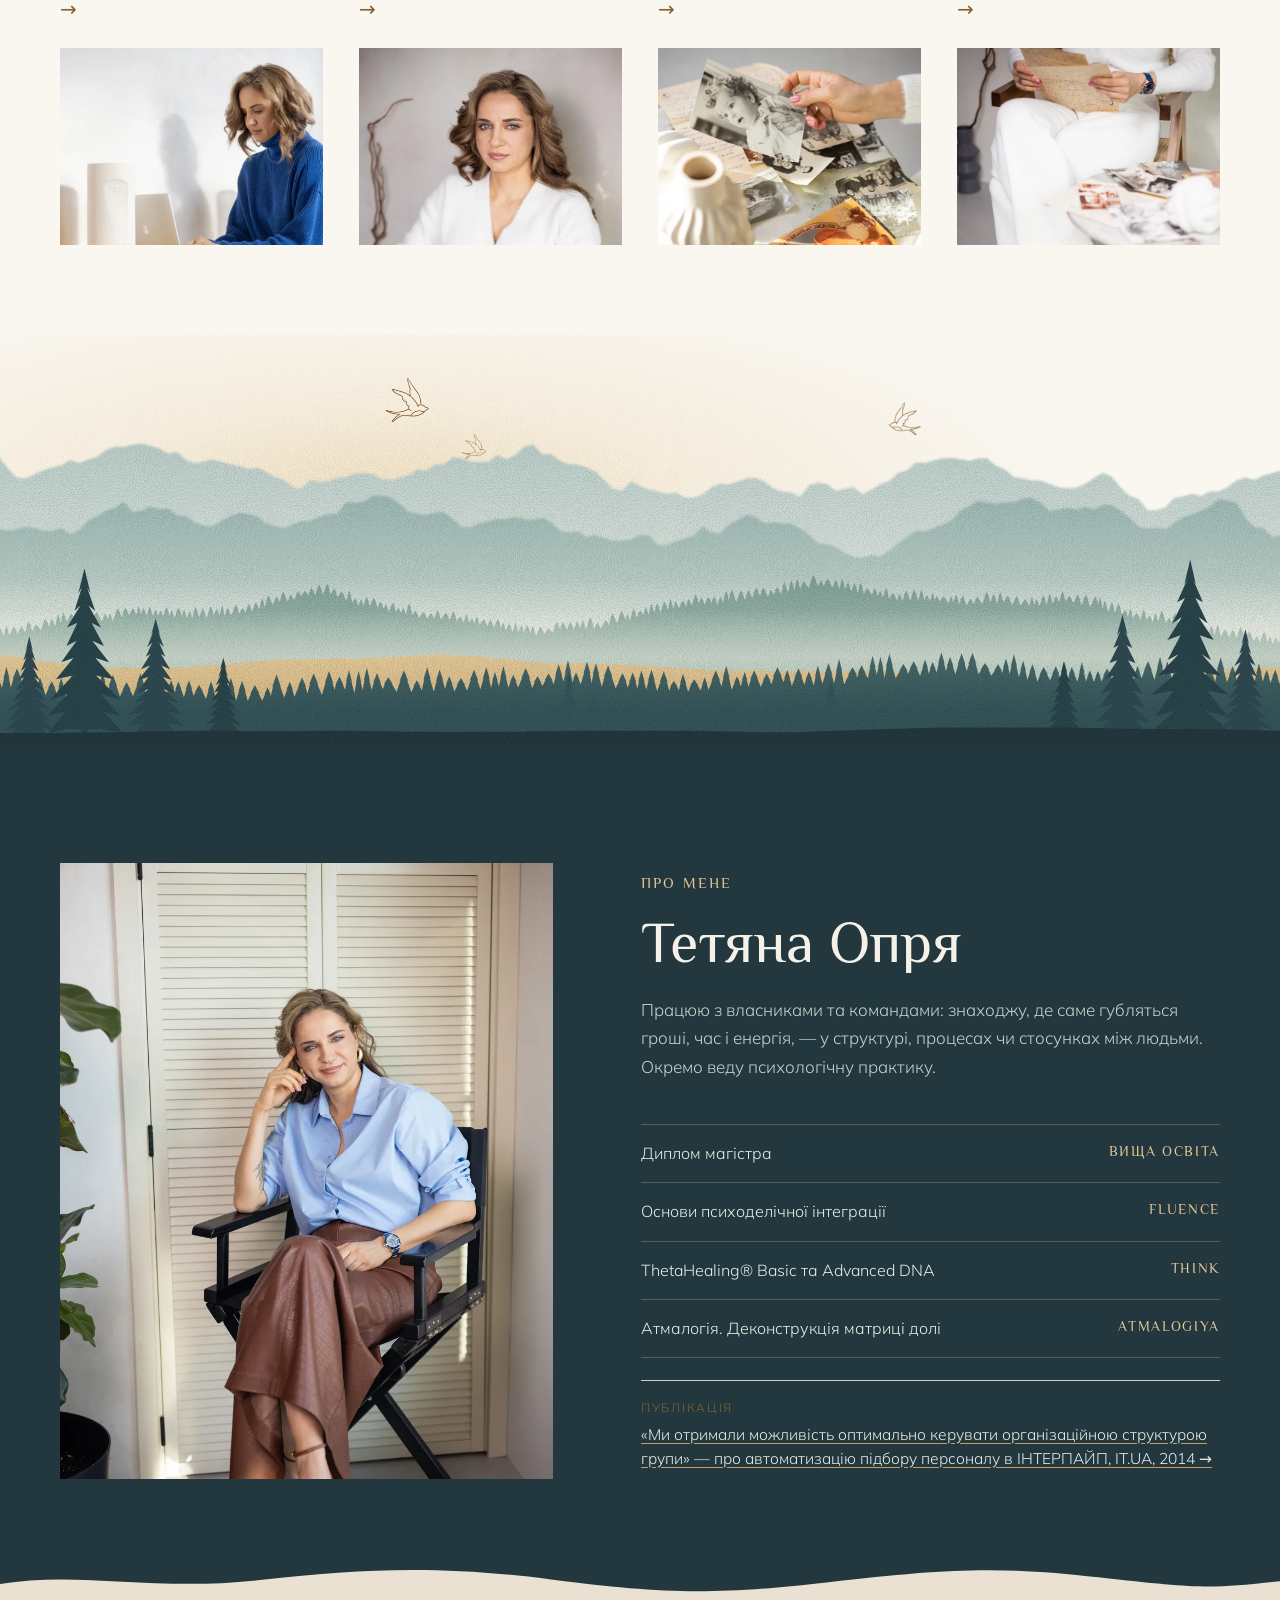
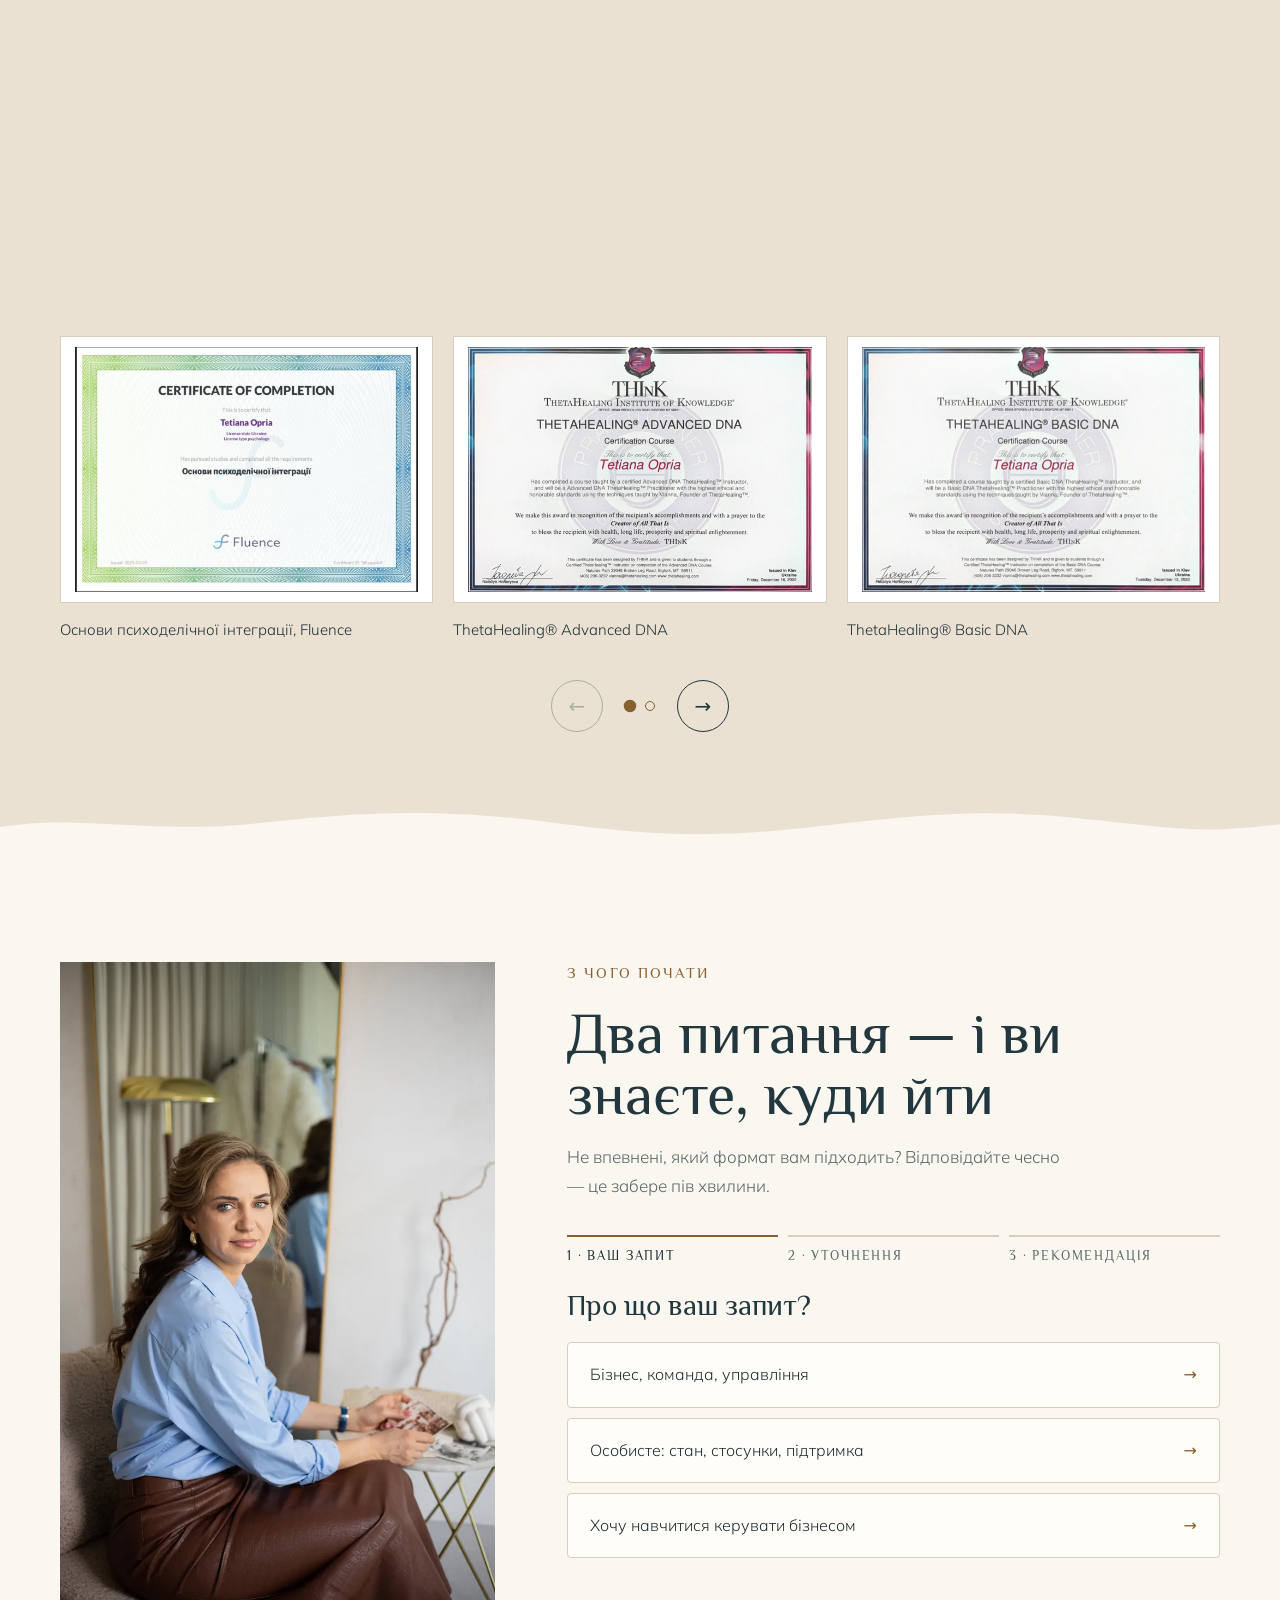
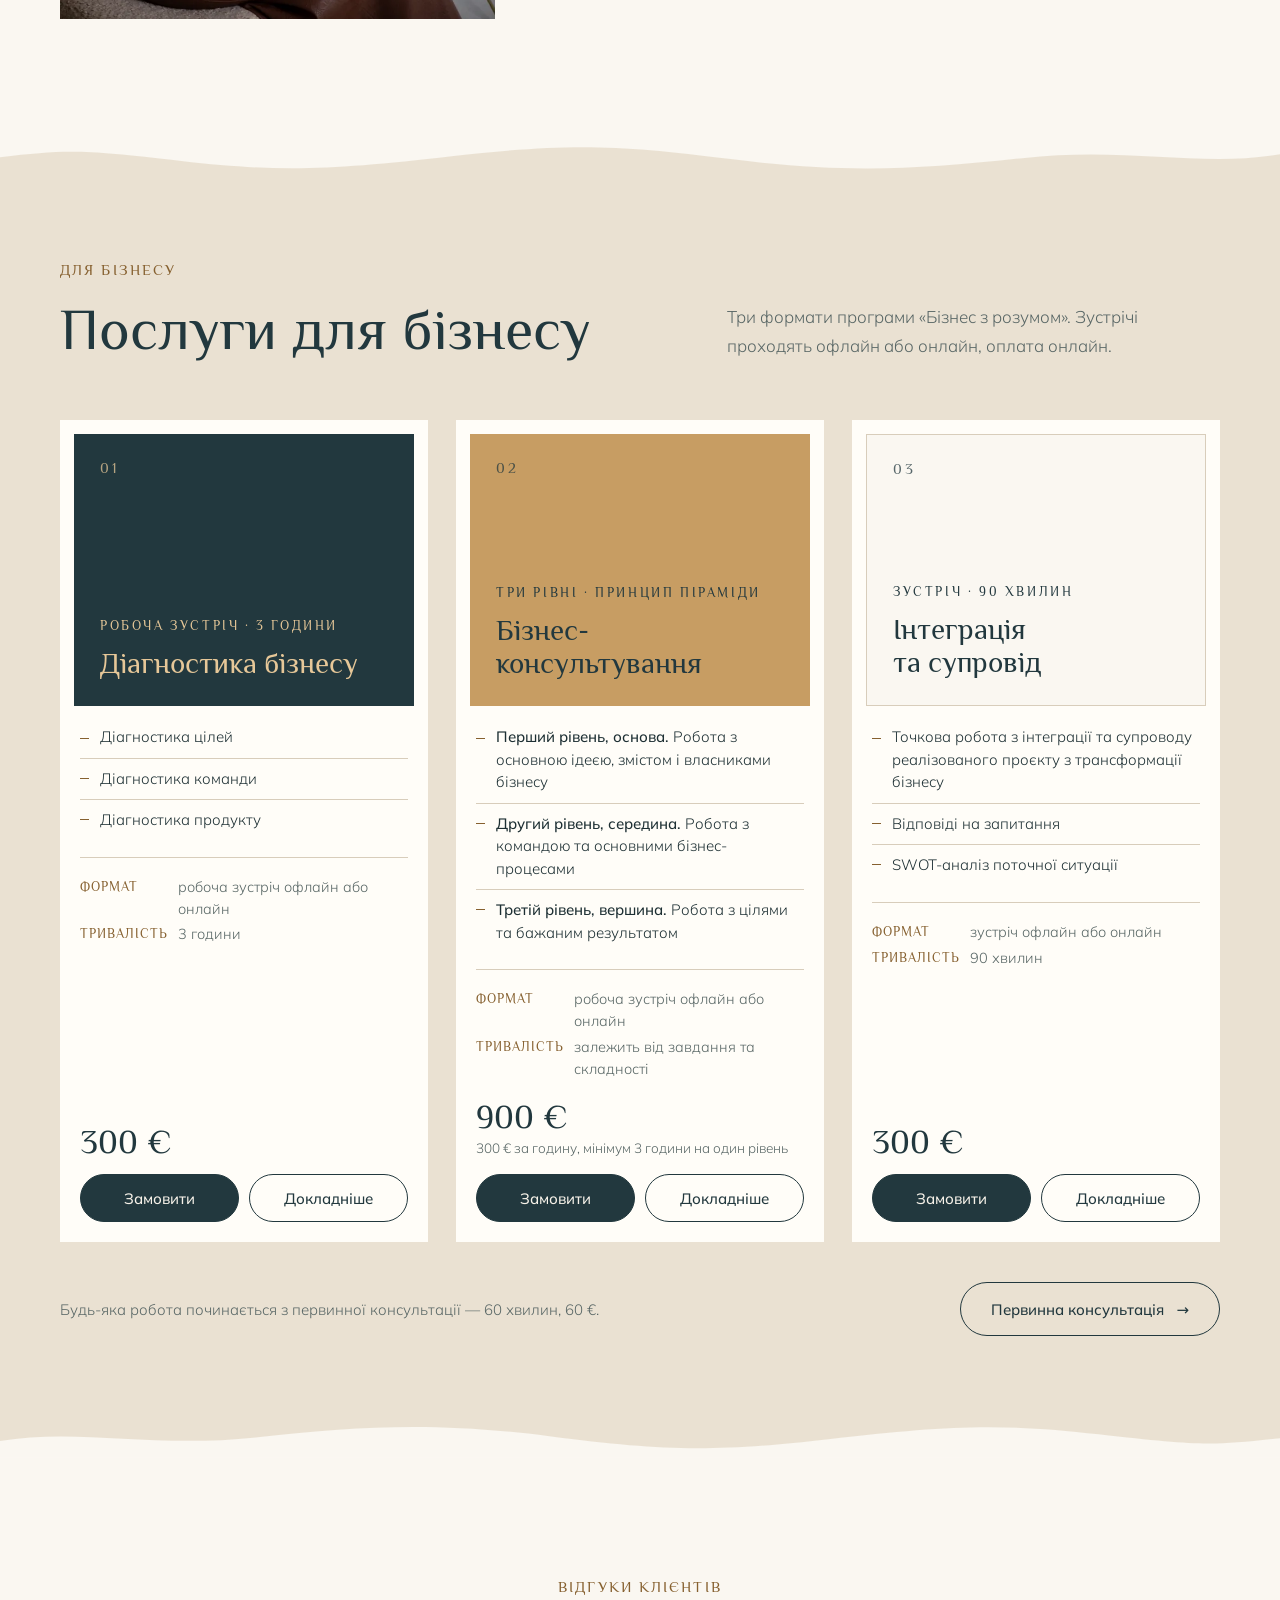
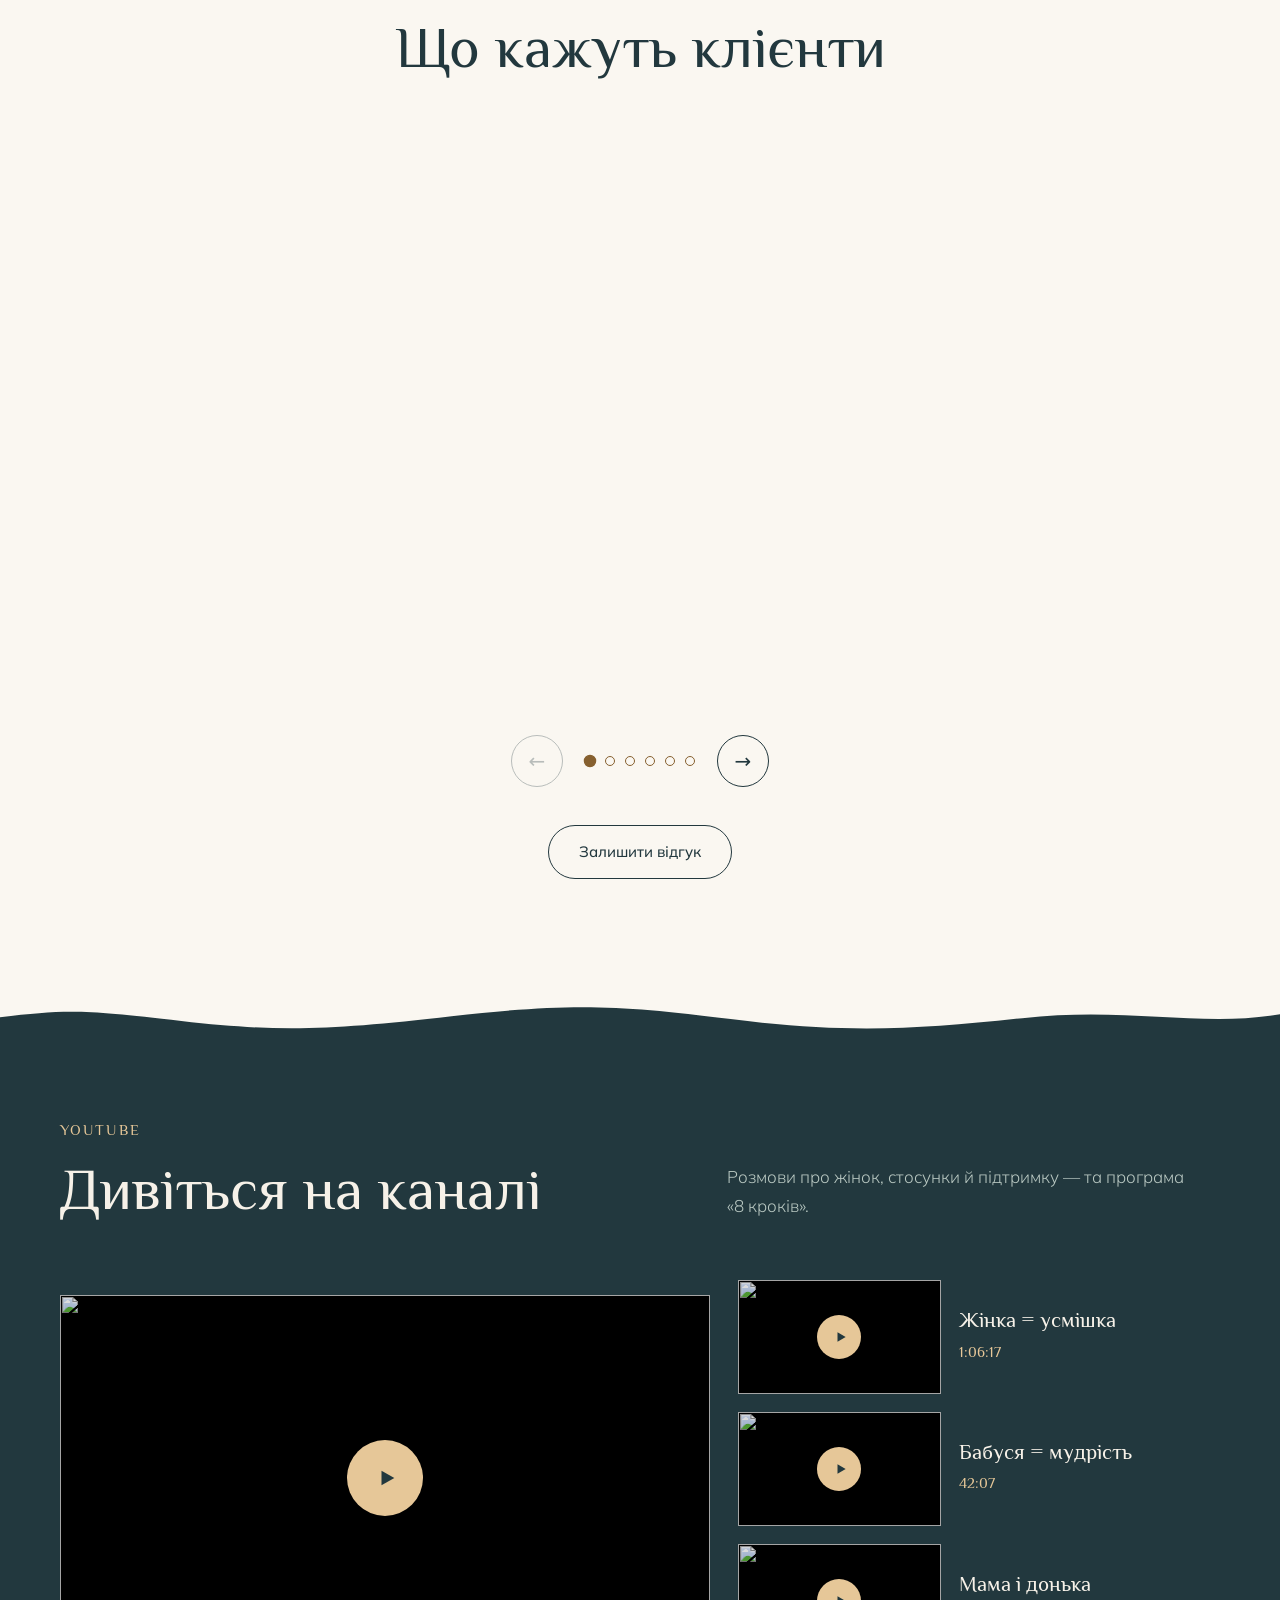
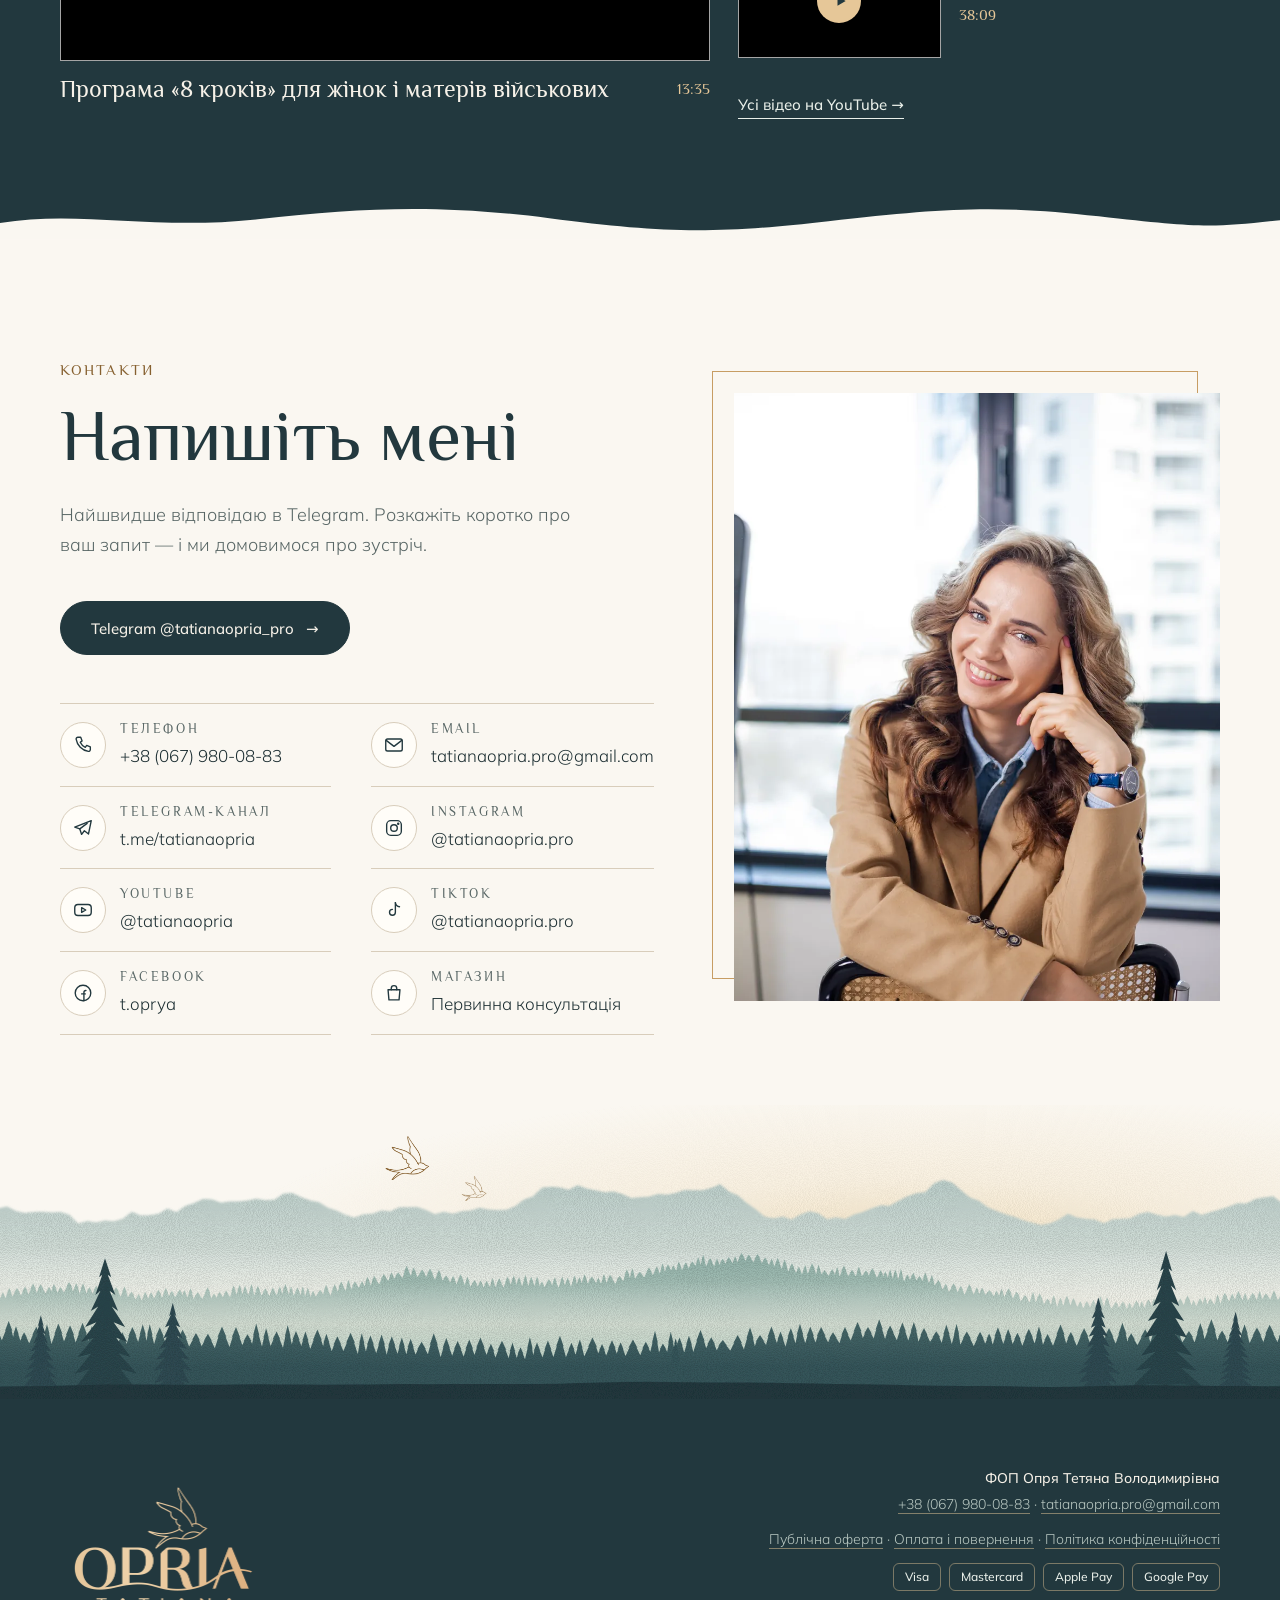
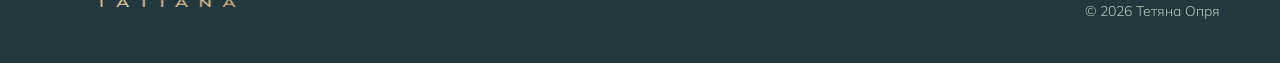
==== commit 7644138f: "Admin: price editor; prices stored in prices.json Co-Authored-By: Claude Fable 5.2 <noreply@anthropi" ====
--- a/index.html
+++ b/index.html
@@ -26,7 +26,7 @@
 {"@context": "https://schema.org", "@type": "ProfessionalService", "@id": "https://tatianaopria.com/#org", "name": "Тетяна Опря", "alternateName": "OPRIA Tatiana", "description": "Бізнес-консалтинг для власників і команд, психологічна практика, атмахілінг.", "url": "https://tatianaopria.com/", "image": "https://tatianaopria.com/img/og.jpg", "logo": "https://tatianaopria.com/img/logo-teal.png", "telephone": "+380679800883", "email": "tatianaopria.pro@gmail.com", "priceRange": "60–900 EUR", "founder": {"@type": "Person", "name": "Тетяна Опря", "jobTitle": "Психолог, бізнес-консультант"}, "address": {"@type": "PostalAddress", "addressLocality": "Київ", "addressCountry": "UA"}, "areaServed": ["Київ", "Україна", "онлайн"], "sameAs": ["https://t.me/tatianaopria", "https://www.instagram.com/tatianaopria.pro", "https://youtube.com/@tatianaopria", "https://www.tiktok.com/@tatianaopria.pro", "https://www.facebook.com/t.oprya/"], "hasOfferCatalog": {"@type": "OfferCatalog", "name": "Послуги", "itemListElement": [{"@type": "Offer", "price": "60", "priceCurrency": "EUR", "url": "https://tatianaopria.com/magazyn.html", "itemOffered": {"@type": "Service", "name": "Первинна консультація, 60 хвилин"}}, {"@type": "Offer", "price": "300", "priceCurrency": "EUR", "url": "https://tatianaopria.com/biznes-z-rozumom.html", "itemOffered": {"@type": "Service", "name": "Діагностика бізнесу"}}, {"@type": "Offer", "price": "900", "priceCurrency": "EUR", "url": "https://tatianaopria.com/biznes-z-rozumom.html", "itemOffered": {"@type": "Service", "name": "Бізнес-консультування"}}, {"@type": "Offer", "price": "300", "priceCurrency": "EUR", "url": "https://tatianaopria.com/biznes-z-rozumom.html", "itemOffered": {"@type": "Service", "name": "Інтеграція та супровід"}}, {"@type": "Offer", "price": "306", "priceCurrency": "EUR", "url": "https://tatianaopria.com/atmakhilinh.html", "itemOffered": {"@type": "Service", "name": "Цикл сеансів атмахілінгу, персональний"}}, {"@type": "Offer", "price": "161", "priceCurrency": "EUR", "url": "https://tatianaopria.com/atmakhilinh.html", "itemOffered": {"@type": "Service", "name": "Грошовий потік — атмахілінг, група"}}]}}
 </script>
 <link rel="preload" as="image" href="img/hero-work.webp" fetchpriority="high">
-<link rel="stylesheet" href="site.css?v=20261125a">
+<link rel="stylesheet" href="site.css?v=20261127a">
 </head>
 <body>
 <a class="skip" href="#main">Перейти до змісту</a>
@@ -229,26 +229,26 @@
           <div class="cover c1"><span class="cink" aria-hidden="true"><i></i><i></i><i></i><i></i></span><span class="tag">Робоча зустріч · 3 години</span><span class="no">01</span><h3>Діагностика бізнесу</h3></div>
           <ul class="bzl"><li>Діагностика цілей</li><li>Діагностика команди</li><li>Діагностика продукту</li></ul>
           <dl class="bzm"><div><dt>Формат</dt><dd>робоча зустріч офлайн або онлайн</dd></div><div><dt>Тривалість</dt><dd>3 години</dd></div></dl>
-          <div class="bzp"><span class="price">300 €</span></div>
+          <div class="bzp"><span class="price" data-price="biz-diag">300 €</span></div>
           <div class="bzb"><button class="btn" type="button" data-order="Діагностика бізнесу">Замовити</button><a class="btn ghost" href="biznes-z-rozumom.html#formaty">Докладніше</a></div>
         </article>
         <article class="prod bz">
           <div class="cover c2"><span class="cink" aria-hidden="true"><i></i><i></i><i></i><i></i></span><span class="tag">Три рівні · принцип піраміди</span><span class="no">02</span><h3>Бізнес-консультування</h3></div>
           <ul class="bzl"><li><b>Перший рівень, основа.</b> Робота з основною ідеєю, змістом і власниками бізнесу</li><li><b>Другий рівень, середина.</b> Робота з командою та основними бізнес-процесами</li><li><b>Третій рівень, вершина.</b> Робота з цілями та бажаним результатом</li></ul>
           <dl class="bzm"><div><dt>Формат</dt><dd>робоча зустріч офлайн або онлайн</dd></div><div><dt>Тривалість</dt><dd>залежить від завдання та складності</dd></div></dl>
-          <div class="bzp"><span class="price">900 €</span><small>300 € за годину, мінімум 3 години на один рівень</small></div>
+          <div class="bzp"><span class="price" data-price="biz-cons">900 €</span><small>300 € за годину, мінімум 3 години на один рівень</small></div>
           <div class="bzb"><button class="btn" type="button" data-order="Бізнес-консультування">Замовити</button><a class="btn ghost" href="biznes-z-rozumom.html#formaty">Докладніше</a></div>
         </article>
         <article class="prod bz">
           <div class="cover c3"><span class="cink" aria-hidden="true"><i></i><i></i><i></i><i></i></span><span class="tag">Зустріч · 90 хвилин</span><span class="no">03</span><h3>Інтеграція та супровід</h3></div>
           <ul class="bzl"><li>Точкова робота з інтеграції та супроводу реалізованого проєкту з трансформації бізнесу</li><li>Відповіді на запитання</li><li>SWOT-аналіз поточної ситуації</li></ul>
           <dl class="bzm"><div><dt>Формат</dt><dd>зустріч офлайн або онлайн</dd></div><div><dt>Тривалість</dt><dd>90 хвилин</dd></div></dl>
-          <div class="bzp"><span class="price">300 €</span></div>
+          <div class="bzp"><span class="price" data-price="biz-int">300 €</span></div>
           <div class="bzb"><button class="btn" type="button" data-order="Інтеграція та супровід">Замовити</button><a class="btn ghost" href="biznes-z-rozumom.html#formaty">Докладніше</a></div>
         </article>
       </div>
       <div class="shop-foot">
-        <span>Будь-яка робота починається з первинної консультації — 60 хвилин, 60 €.</span>
+        <span>Будь-яка робота починається з первинної консультації — 60 хвилин, <span data-price="602967">60 €</span>.</span>
         <a class="btn ghost" href="magazyn.html#p602967">Первинна консультація <span class="ar" aria-hidden="true">→</span></a>
       </div>
     </div>
@@ -520,7 +520,7 @@
   });
 })();
 </script>
-<script src="carousel.js?v=20261125a" defer=""></script>
-<script src="widget.js?v=20261125a" defer=""></script>
+<script src="carousel.js?v=20261127a" defer=""></script>
+<script src="widget.js?v=20261127a" defer=""></script>
 <script defer="" src="https://static.cloudflareinsights.com/beacon.min.js" data-cf-beacon="{&quot;token&quot;: &quot;058ef345783e4ae2a2dd503a964ea49f&quot;}"></script>
 </body></html>
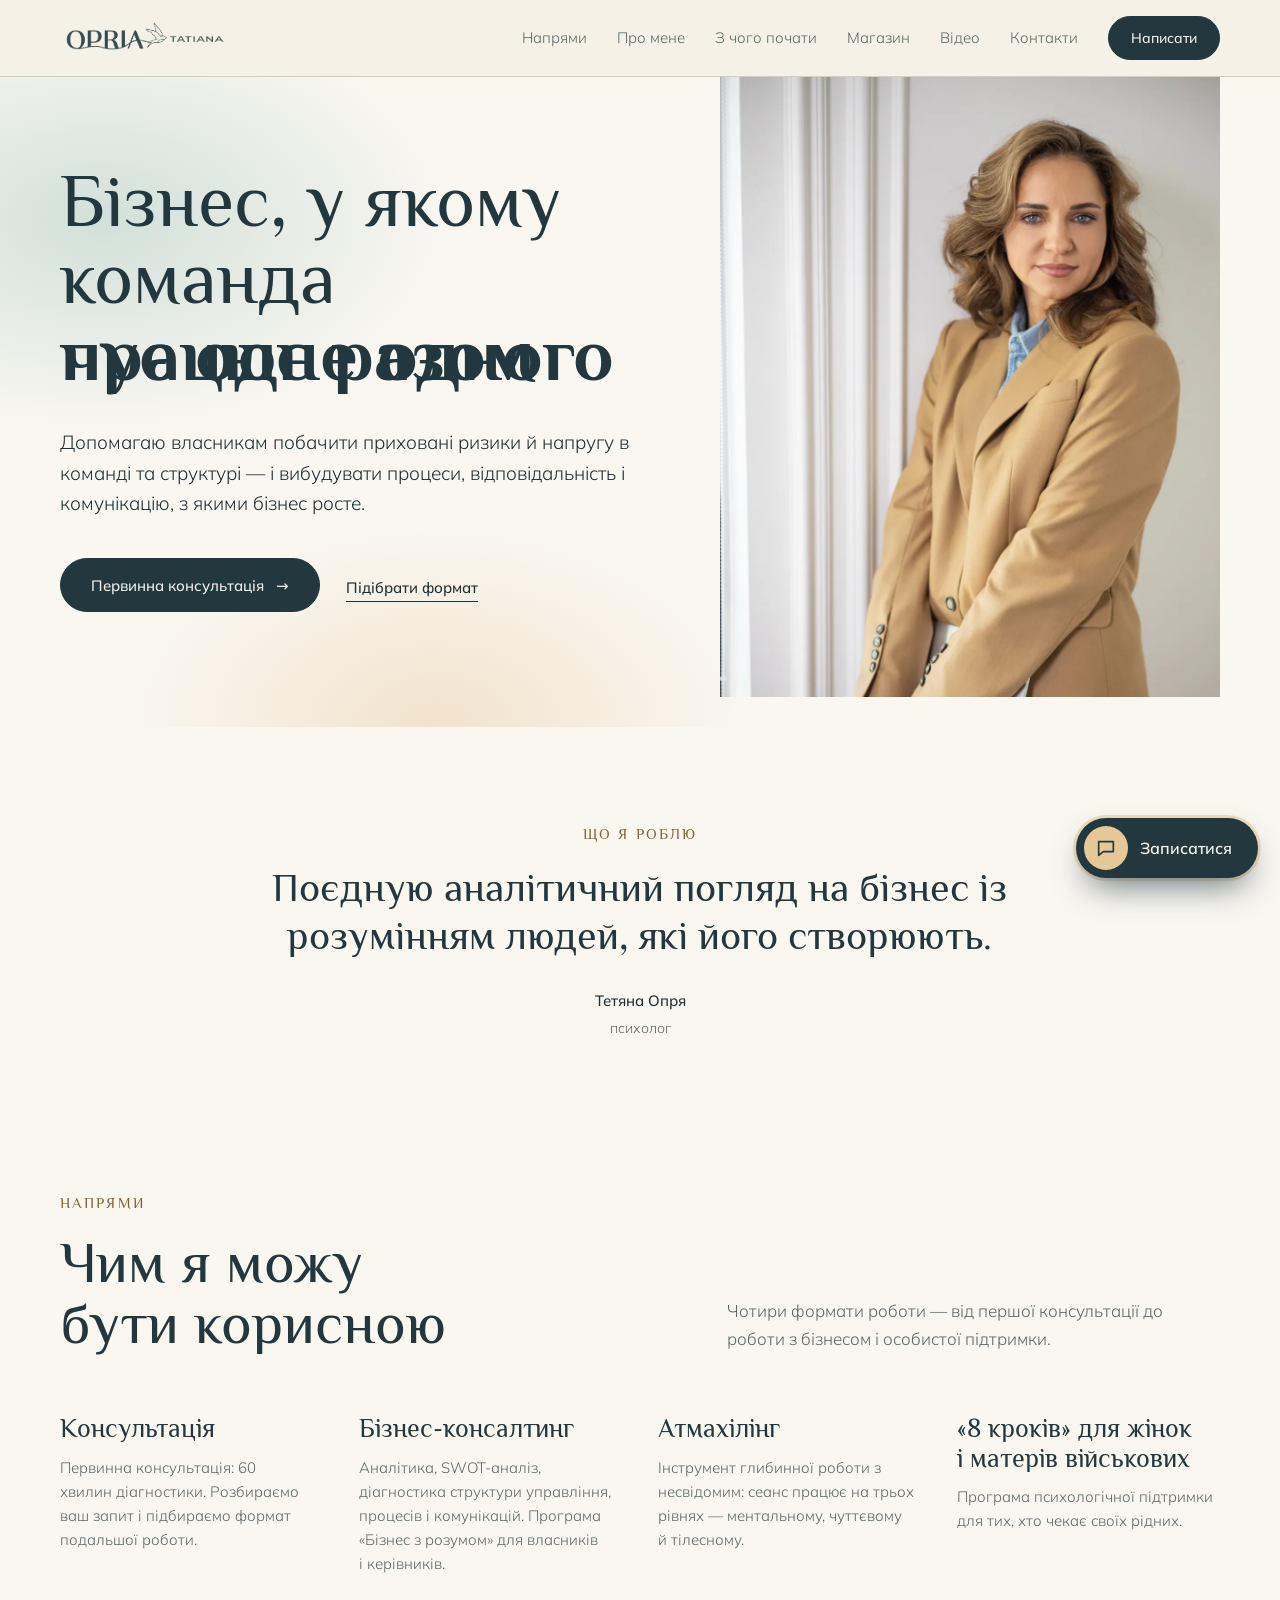
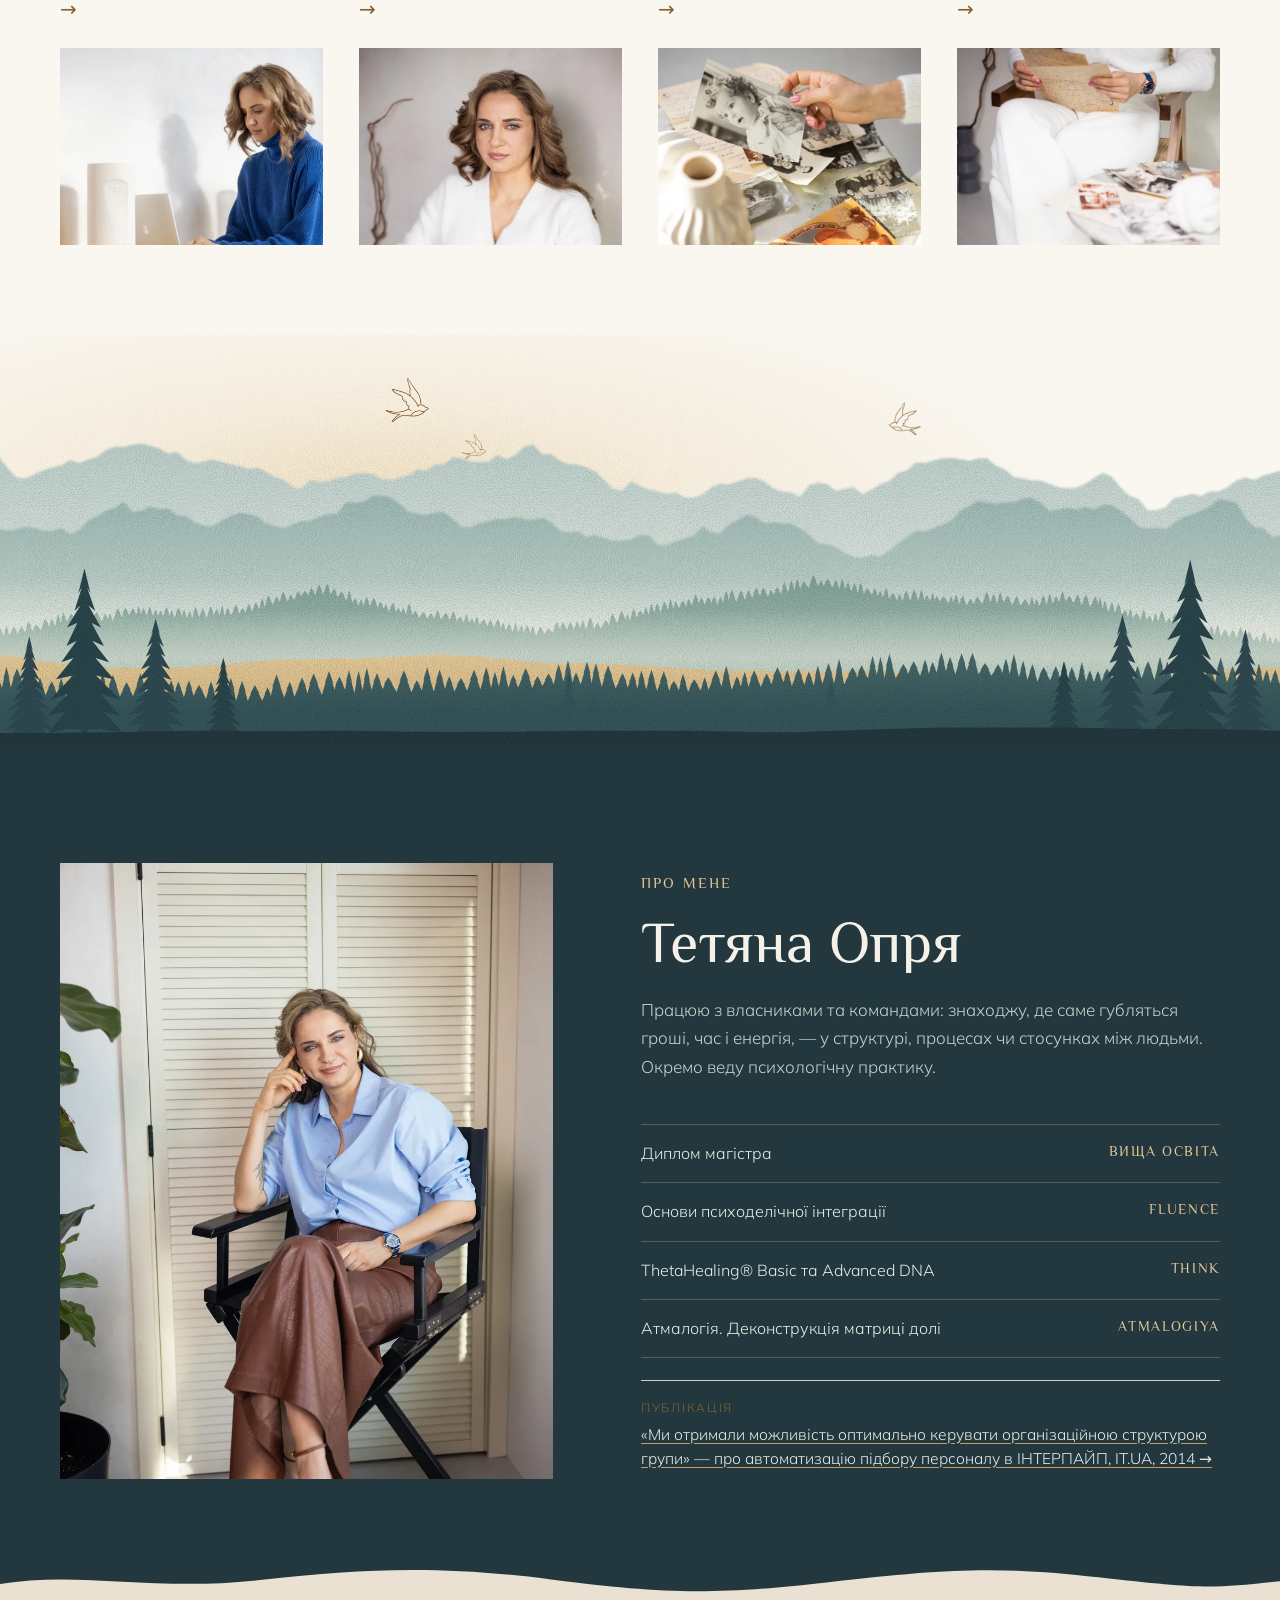
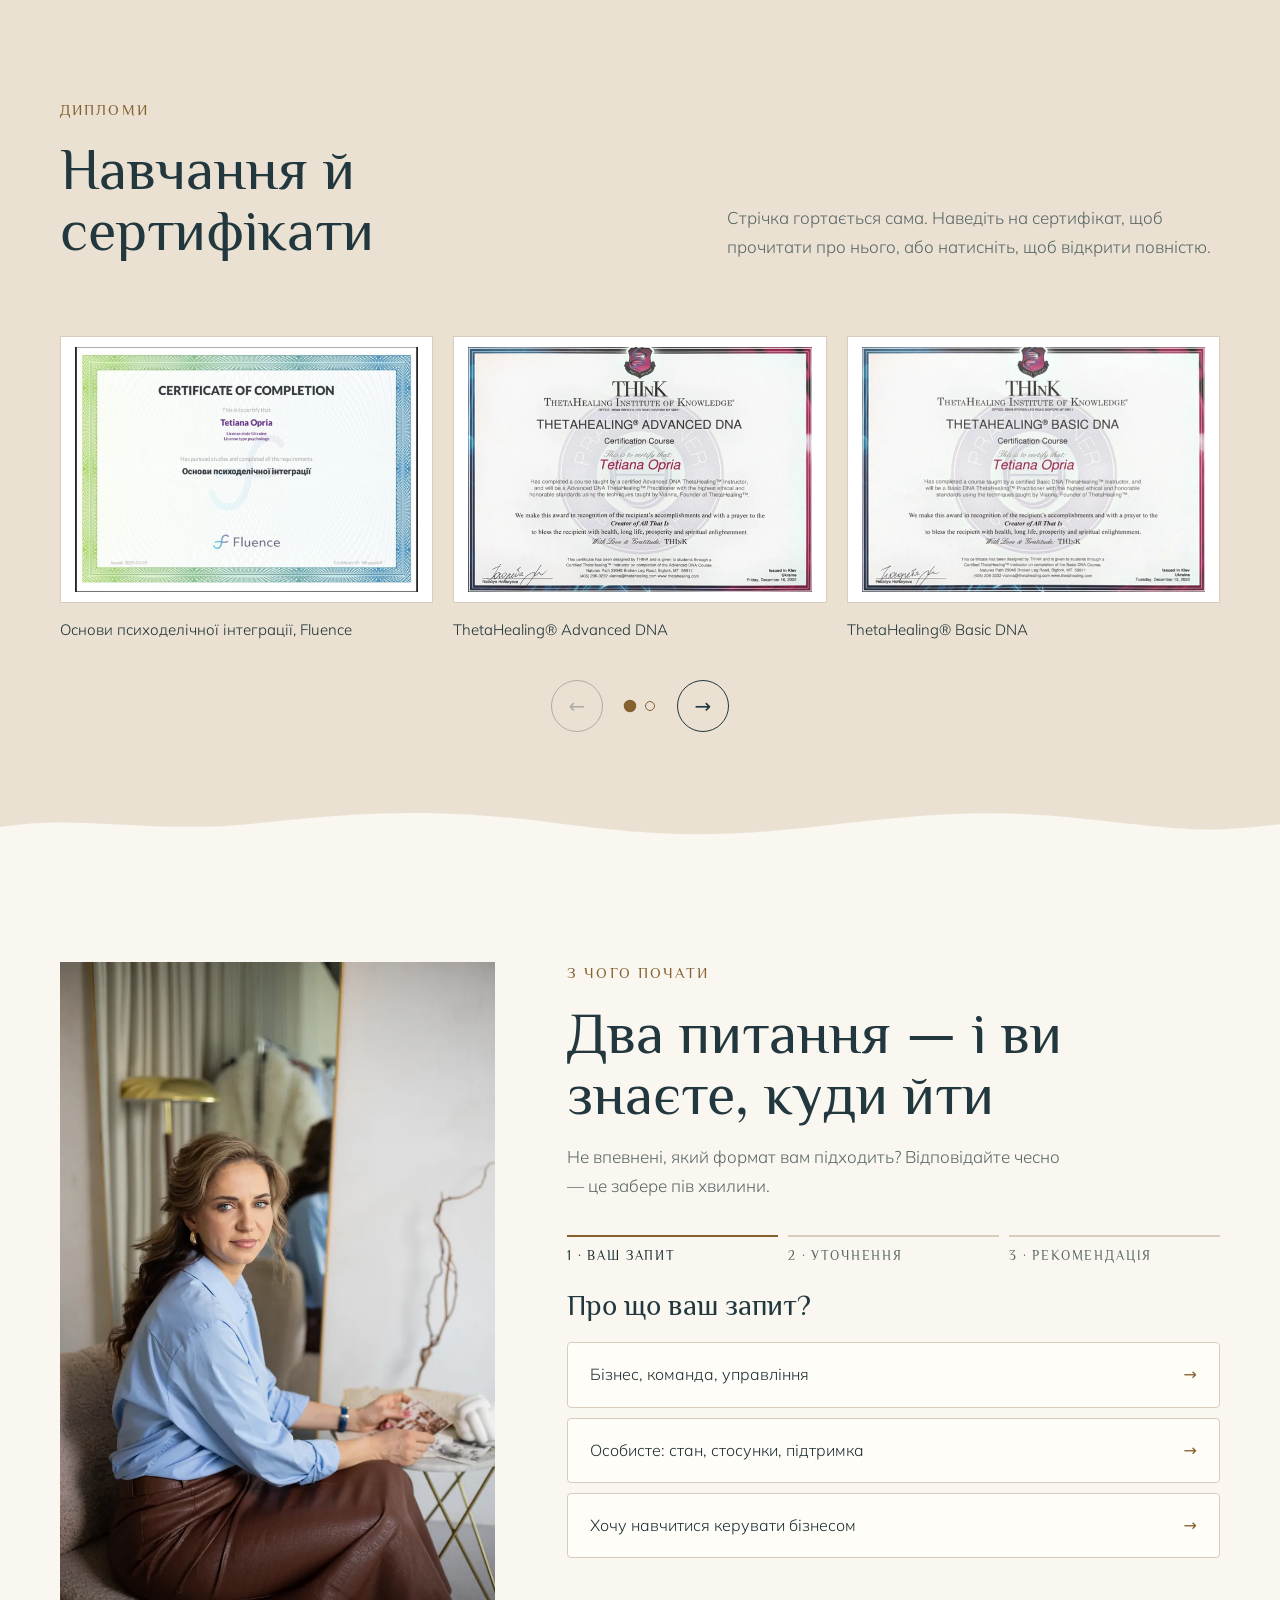
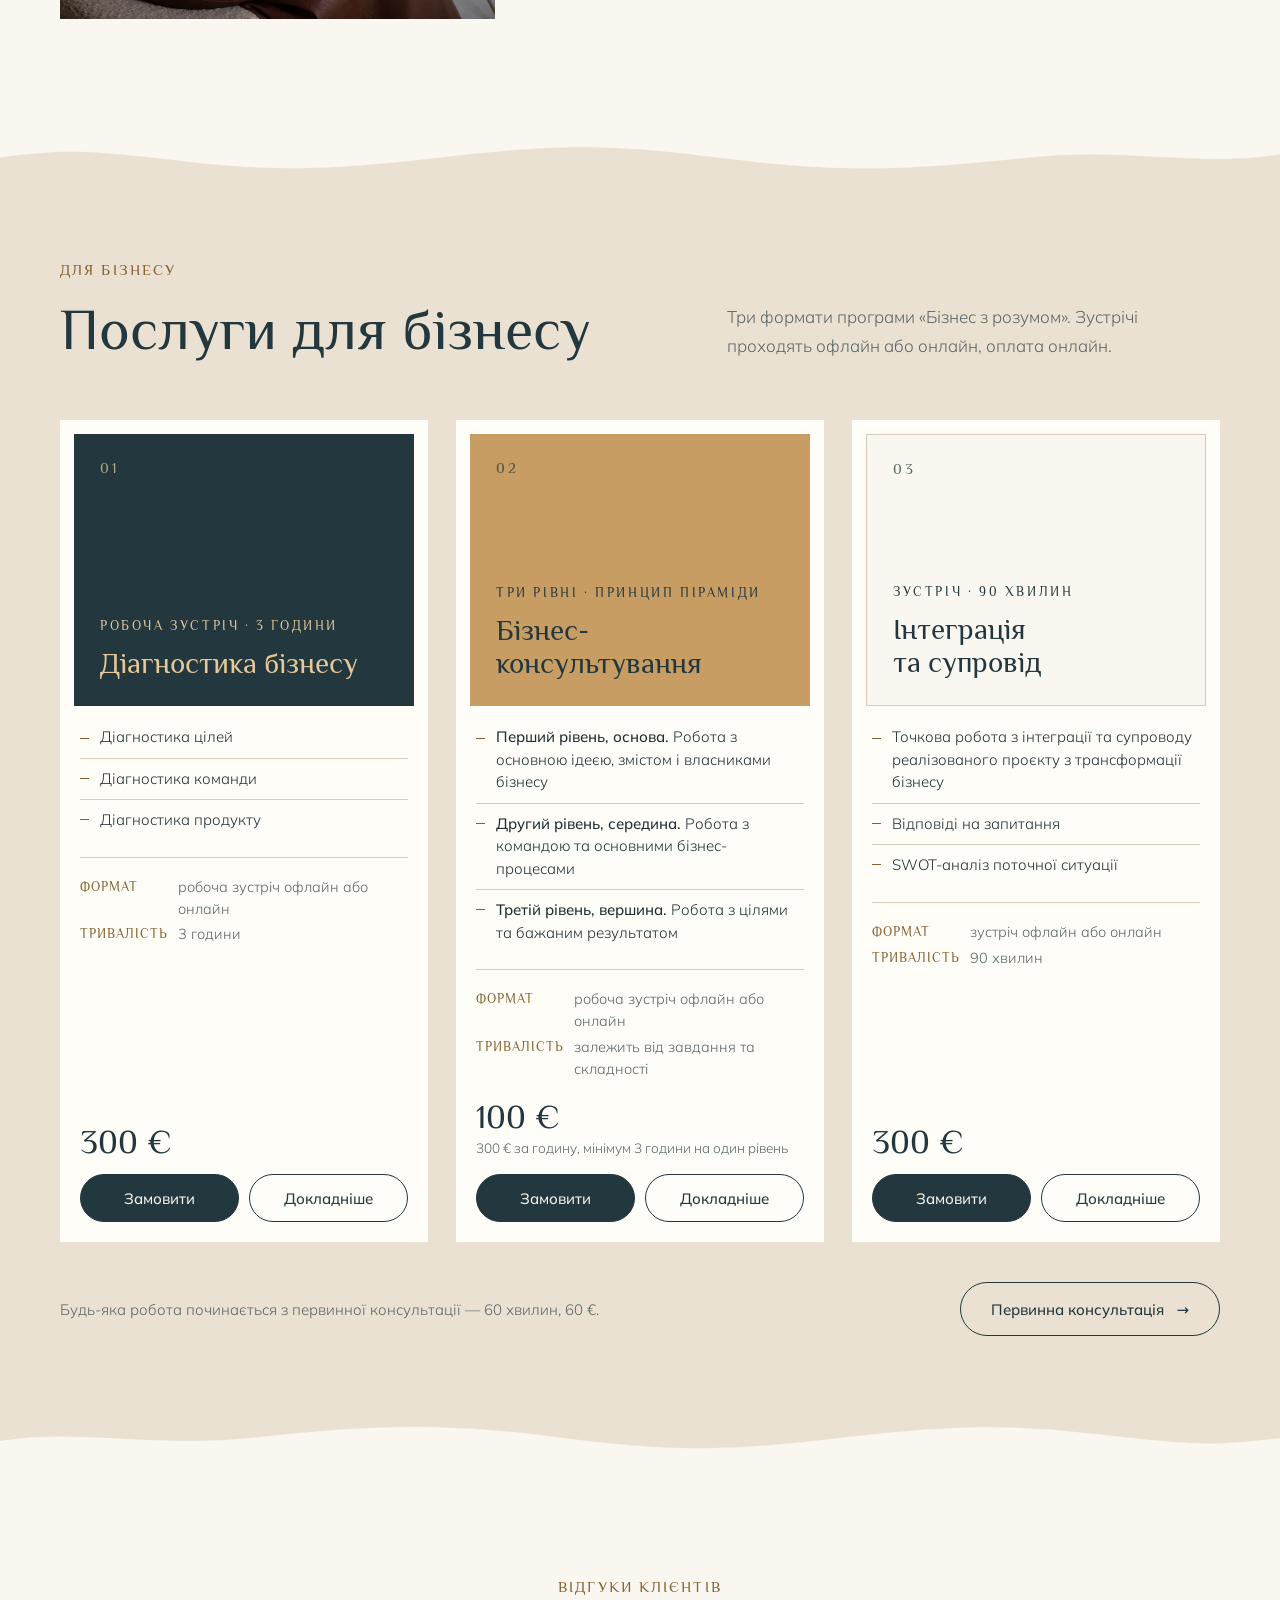
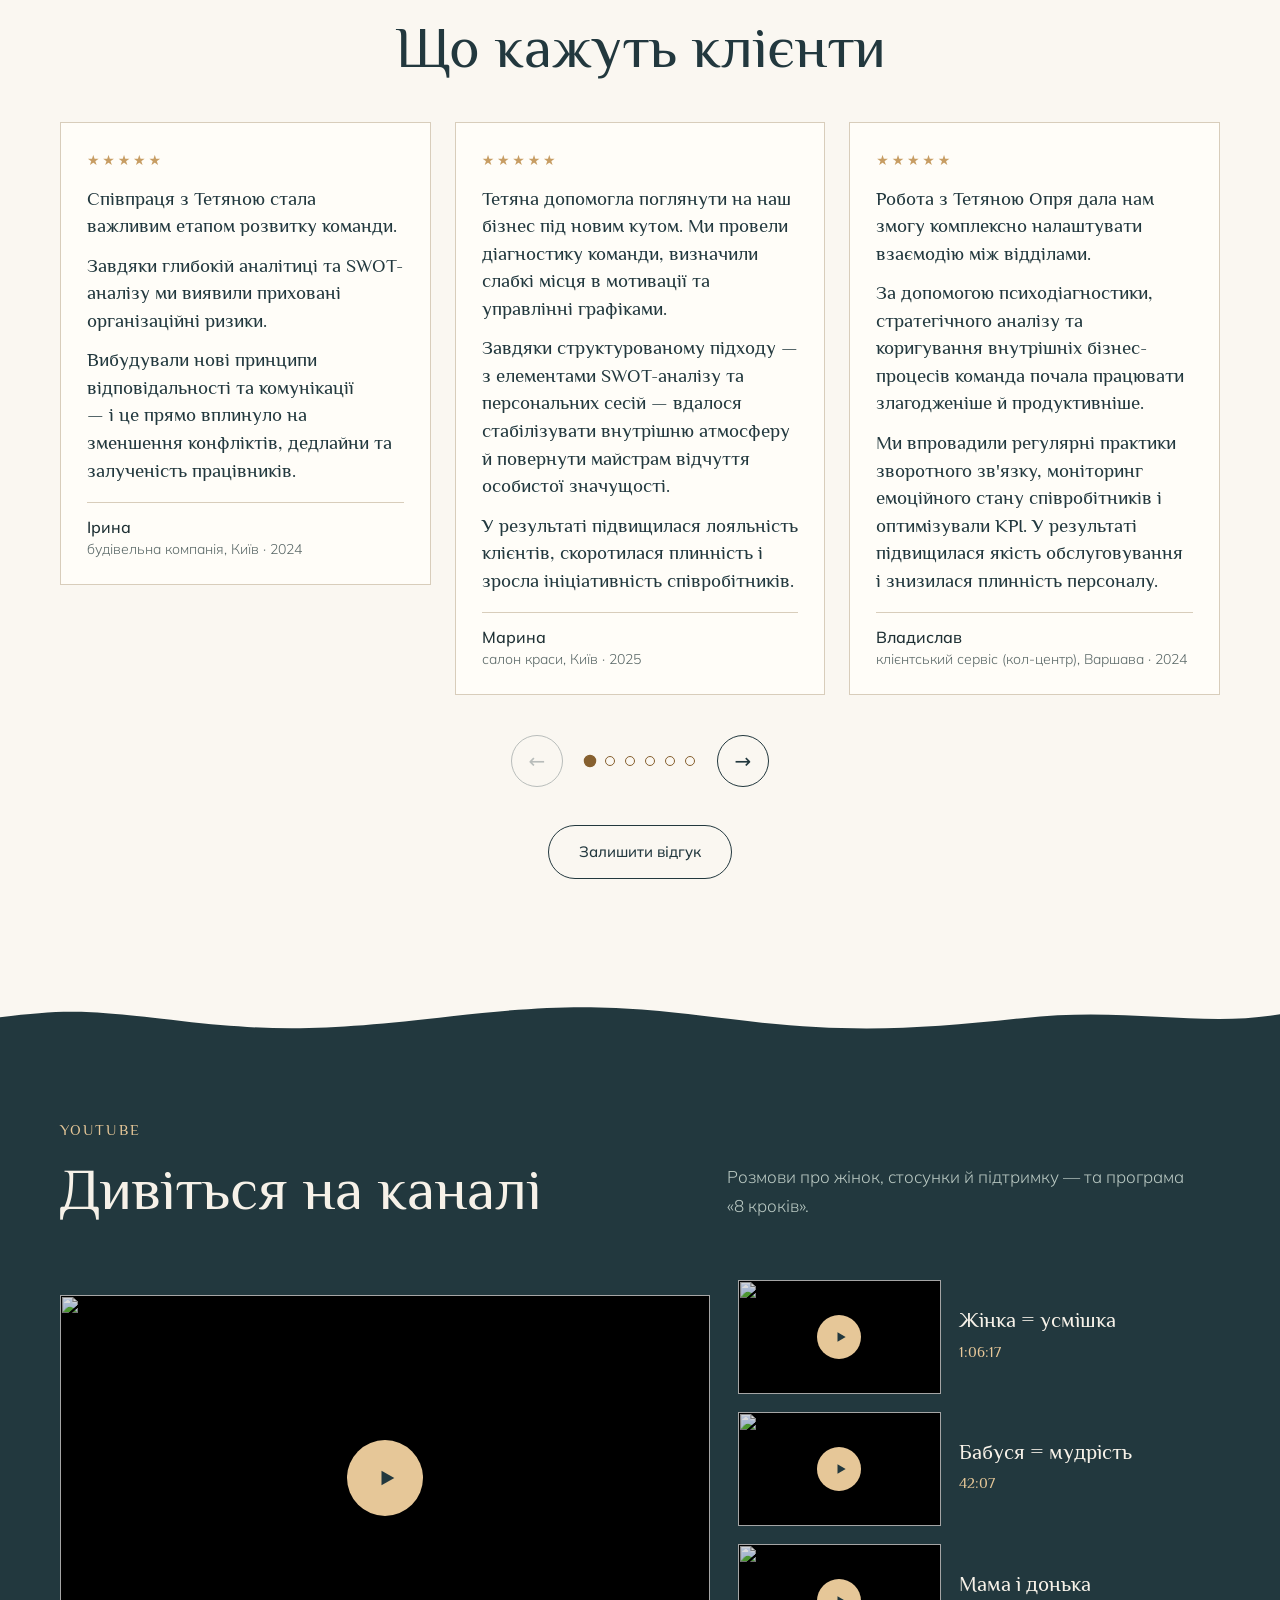
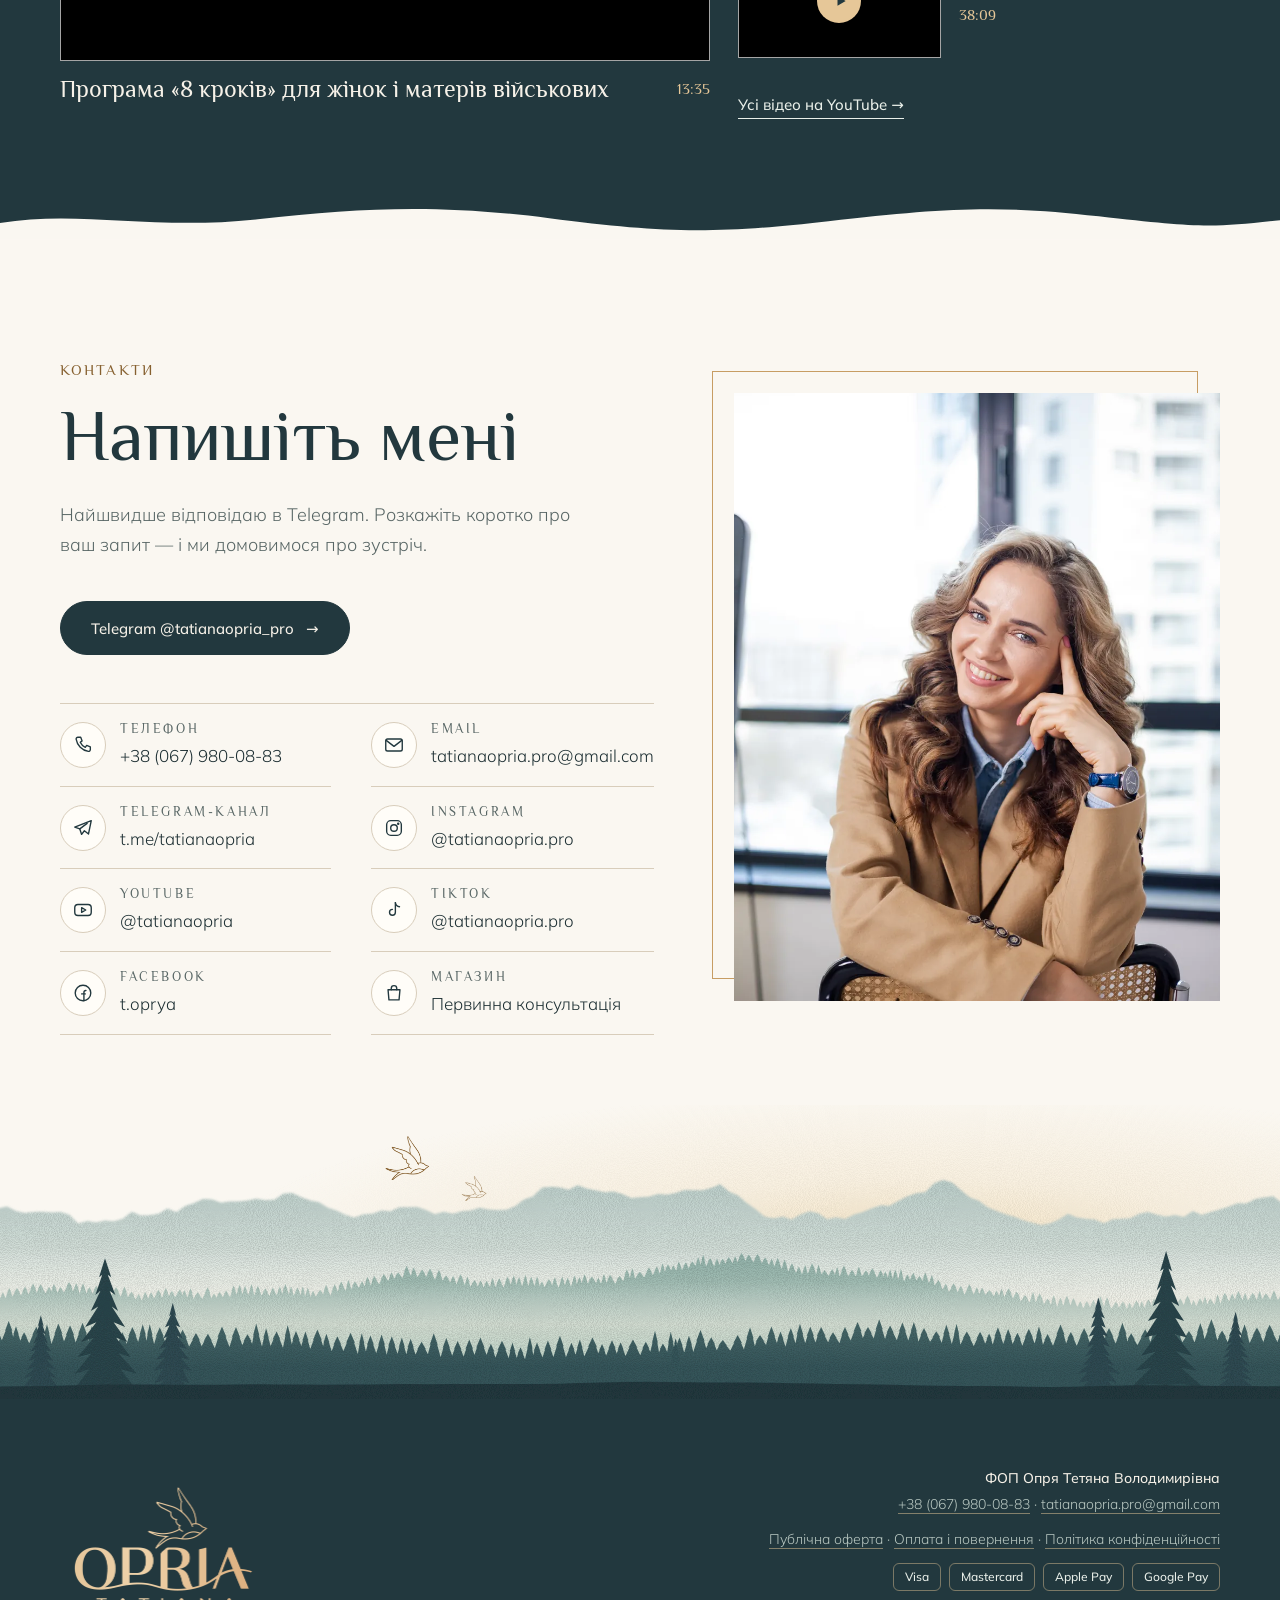
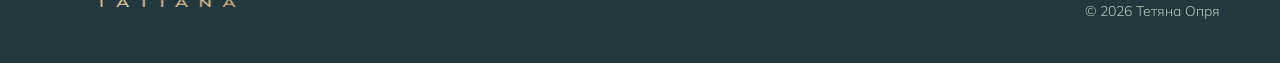
==== commit 4bd08a05: "Зміна цін з адмінки" ====
--- a/index.html
+++ b/index.html
@@ -23,7 +23,7 @@
 <link rel="preconnect" href="https://fonts.gstatic.com" crossorigin="">
 <link href="https://fonts.googleapis.com/css2?family=Philosopher:ital,wght@0,400;0,700;1,400&amp;family=Mulish:wght@300;400;500;600&amp;display=swap" rel="stylesheet">
 <script type="application/ld+json">
-{"@context": "https://schema.org", "@type": "ProfessionalService", "@id": "https://tatianaopria.com/#org", "name": "Тетяна Опря", "alternateName": "OPRIA Tatiana", "description": "Бізнес-консалтинг для власників і команд, психологічна практика, атмахілінг.", "url": "https://tatianaopria.com/", "image": "https://tatianaopria.com/img/og.jpg", "logo": "https://tatianaopria.com/img/logo-teal.png", "telephone": "+380679800883", "email": "tatianaopria.pro@gmail.com", "priceRange": "60–900 EUR", "founder": {"@type": "Person", "name": "Тетяна Опря", "jobTitle": "Психолог, бізнес-консультант"}, "address": {"@type": "PostalAddress", "addressLocality": "Київ", "addressCountry": "UA"}, "areaServed": ["Київ", "Україна", "онлайн"], "sameAs": ["https://t.me/tatianaopria", "https://www.instagram.com/tatianaopria.pro", "https://youtube.com/@tatianaopria", "https://www.tiktok.com/@tatianaopria.pro", "https://www.facebook.com/t.oprya/"], "hasOfferCatalog": {"@type": "OfferCatalog", "name": "Послуги", "itemListElement": [{"@type": "Offer", "price": "60", "priceCurrency": "EUR", "url": "https://tatianaopria.com/magazyn.html", "itemOffered": {"@type": "Service", "name": "Первинна консультація, 60 хвилин"}}, {"@type": "Offer", "price": "300", "priceCurrency": "EUR", "url": "https://tatianaopria.com/biznes-z-rozumom.html", "itemOffered": {"@type": "Service", "name": "Діагностика бізнесу"}}, {"@type": "Offer", "price": "900", "priceCurrency": "EUR", "url": "https://tatianaopria.com/biznes-z-rozumom.html", "itemOffered": {"@type": "Service", "name": "Бізнес-консультування"}}, {"@type": "Offer", "price": "300", "priceCurrency": "EUR", "url": "https://tatianaopria.com/biznes-z-rozumom.html", "itemOffered": {"@type": "Service", "name": "Інтеграція та супровід"}}, {"@type": "Offer", "price": "306", "priceCurrency": "EUR", "url": "https://tatianaopria.com/atmakhilinh.html", "itemOffered": {"@type": "Service", "name": "Цикл сеансів атмахілінгу, персональний"}}, {"@type": "Offer", "price": "161", "priceCurrency": "EUR", "url": "https://tatianaopria.com/atmakhilinh.html", "itemOffered": {"@type": "Service", "name": "Грошовий потік — атмахілінг, група"}}]}}
+{"@context": "https://schema.org", "@type": "ProfessionalService", "@id": "https://tatianaopria.com/#org", "name": "Тетяна Опря", "alternateName": "OPRIA Tatiana", "description": "Бізнес-консалтинг для власників і команд, психологічна практика, атмахілінг.", "url": "https://tatianaopria.com/", "image": "https://tatianaopria.com/img/og.jpg", "logo": "https://tatianaopria.com/img/logo-teal.png", "telephone": "+380679800883", "email": "tatianaopria.pro@gmail.com", "priceRange": "60–306 EUR", "founder": {"@type": "Person", "name": "Тетяна Опря", "jobTitle": "Психолог, бізнес-консультант"}, "address": {"@type": "PostalAddress", "addressLocality": "Київ", "addressCountry": "UA"}, "areaServed": ["Київ", "Україна", "онлайн"], "sameAs": ["https://t.me/tatianaopria", "https://www.instagram.com/tatianaopria.pro", "https://youtube.com/@tatianaopria", "https://www.tiktok.com/@tatianaopria.pro", "https://www.facebook.com/t.oprya/"], "hasOfferCatalog": {"@type": "OfferCatalog", "name": "Послуги", "itemListElement": [{"@type": "Offer", "price": "60", "priceCurrency": "EUR", "url": "https://tatianaopria.com/magazyn.html", "itemOffered": {"@type": "Service", "name": "Первинна консультація, 60 хвилин"}}, {"@type": "Offer", "price": "300", "priceCurrency": "EUR", "url": "https://tatianaopria.com/biznes-z-rozumom.html", "itemOffered": {"@type": "Service", "name": "Діагностика бізнесу"}}, {"@type": "Offer", "price": "100", "priceCurrency": "EUR", "url": "https://tatianaopria.com/biznes-z-rozumom.html", "itemOffered": {"@type": "Service", "name": "Бізнес-консультування"}}, {"@type": "Offer", "price": "300", "priceCurrency": "EUR", "url": "https://tatianaopria.com/biznes-z-rozumom.html", "itemOffered": {"@type": "Service", "name": "Інтеграція та супровід"}}, {"@type": "Offer", "price": "306", "priceCurrency": "EUR", "url": "https://tatianaopria.com/atmakhilinh.html", "itemOffered": {"@type": "Service", "name": "Цикл сеансів атмахілінгу, персональний"}}, {"@type": "Offer", "price": "161", "priceCurrency": "EUR", "url": "https://tatianaopria.com/atmakhilinh.html", "itemOffered": {"@type": "Service", "name": "Грошовий потік — атмахілінг, група"}}]}}
 </script>
 <link rel="preload" as="image" href="img/hero-work.webp" fetchpriority="high">
 <link rel="stylesheet" href="site.css?v=20261127a">
@@ -236,7 +236,7 @@
           <div class="cover c2"><span class="cink" aria-hidden="true"><i></i><i></i><i></i><i></i></span><span class="tag">Три рівні · принцип піраміди</span><span class="no">02</span><h3>Бізнес-консультування</h3></div>
           <ul class="bzl"><li><b>Перший рівень, основа.</b> Робота з основною ідеєю, змістом і власниками бізнесу</li><li><b>Другий рівень, середина.</b> Робота з командою та основними бізнес-процесами</li><li><b>Третій рівень, вершина.</b> Робота з цілями та бажаним результатом</li></ul>
           <dl class="bzm"><div><dt>Формат</dt><dd>робоча зустріч офлайн або онлайн</dd></div><div><dt>Тривалість</dt><dd>залежить від завдання та складності</dd></div></dl>
-          <div class="bzp"><span class="price" data-price="biz-cons">900 €</span><small>300 € за годину, мінімум 3 години на один рівень</small></div>
+          <div class="bzp"><span class="price" data-price="biz-cons">100 €</span><small>300 € за годину, мінімум 3 години на один рівень</small></div>
           <div class="bzb"><button class="btn" type="button" data-order="Бізнес-консультування">Замовити</button><a class="btn ghost" href="biznes-z-rozumom.html#formaty">Докладніше</a></div>
         </article>
         <article class="prod bz">
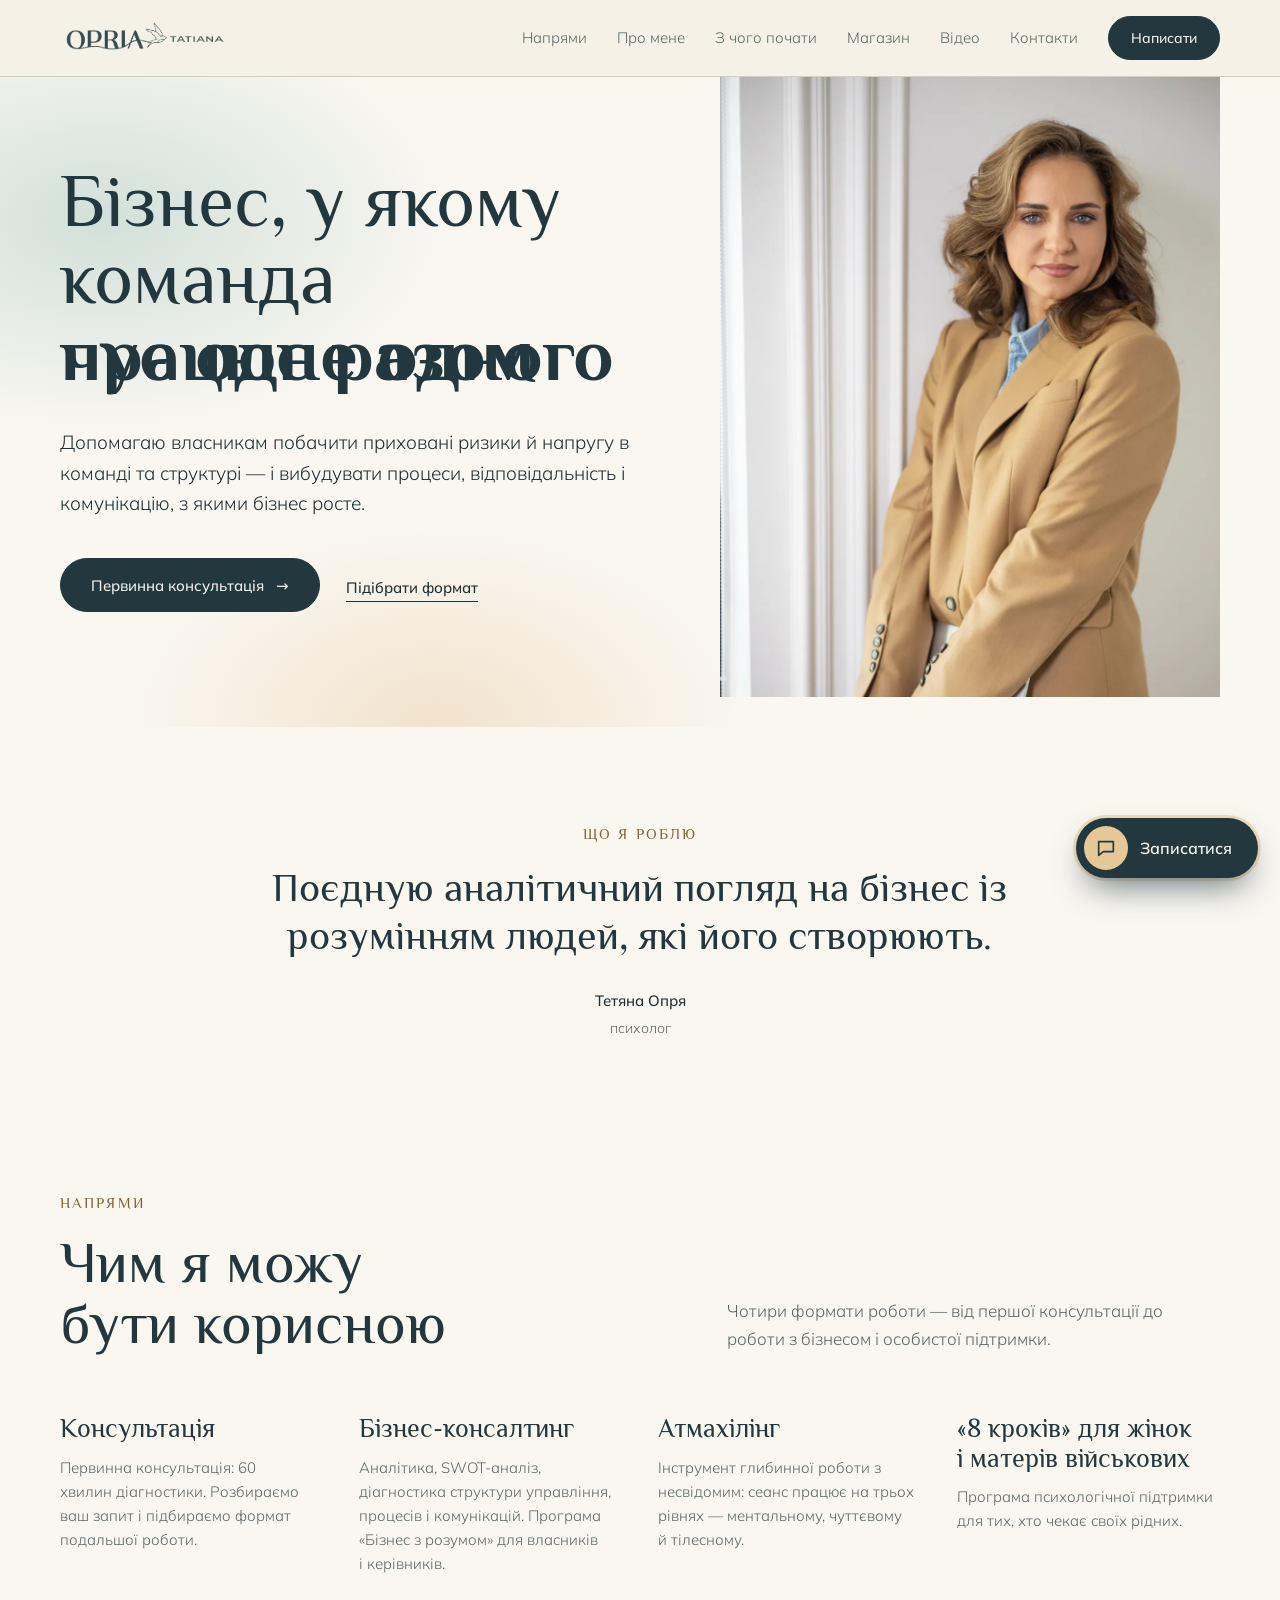
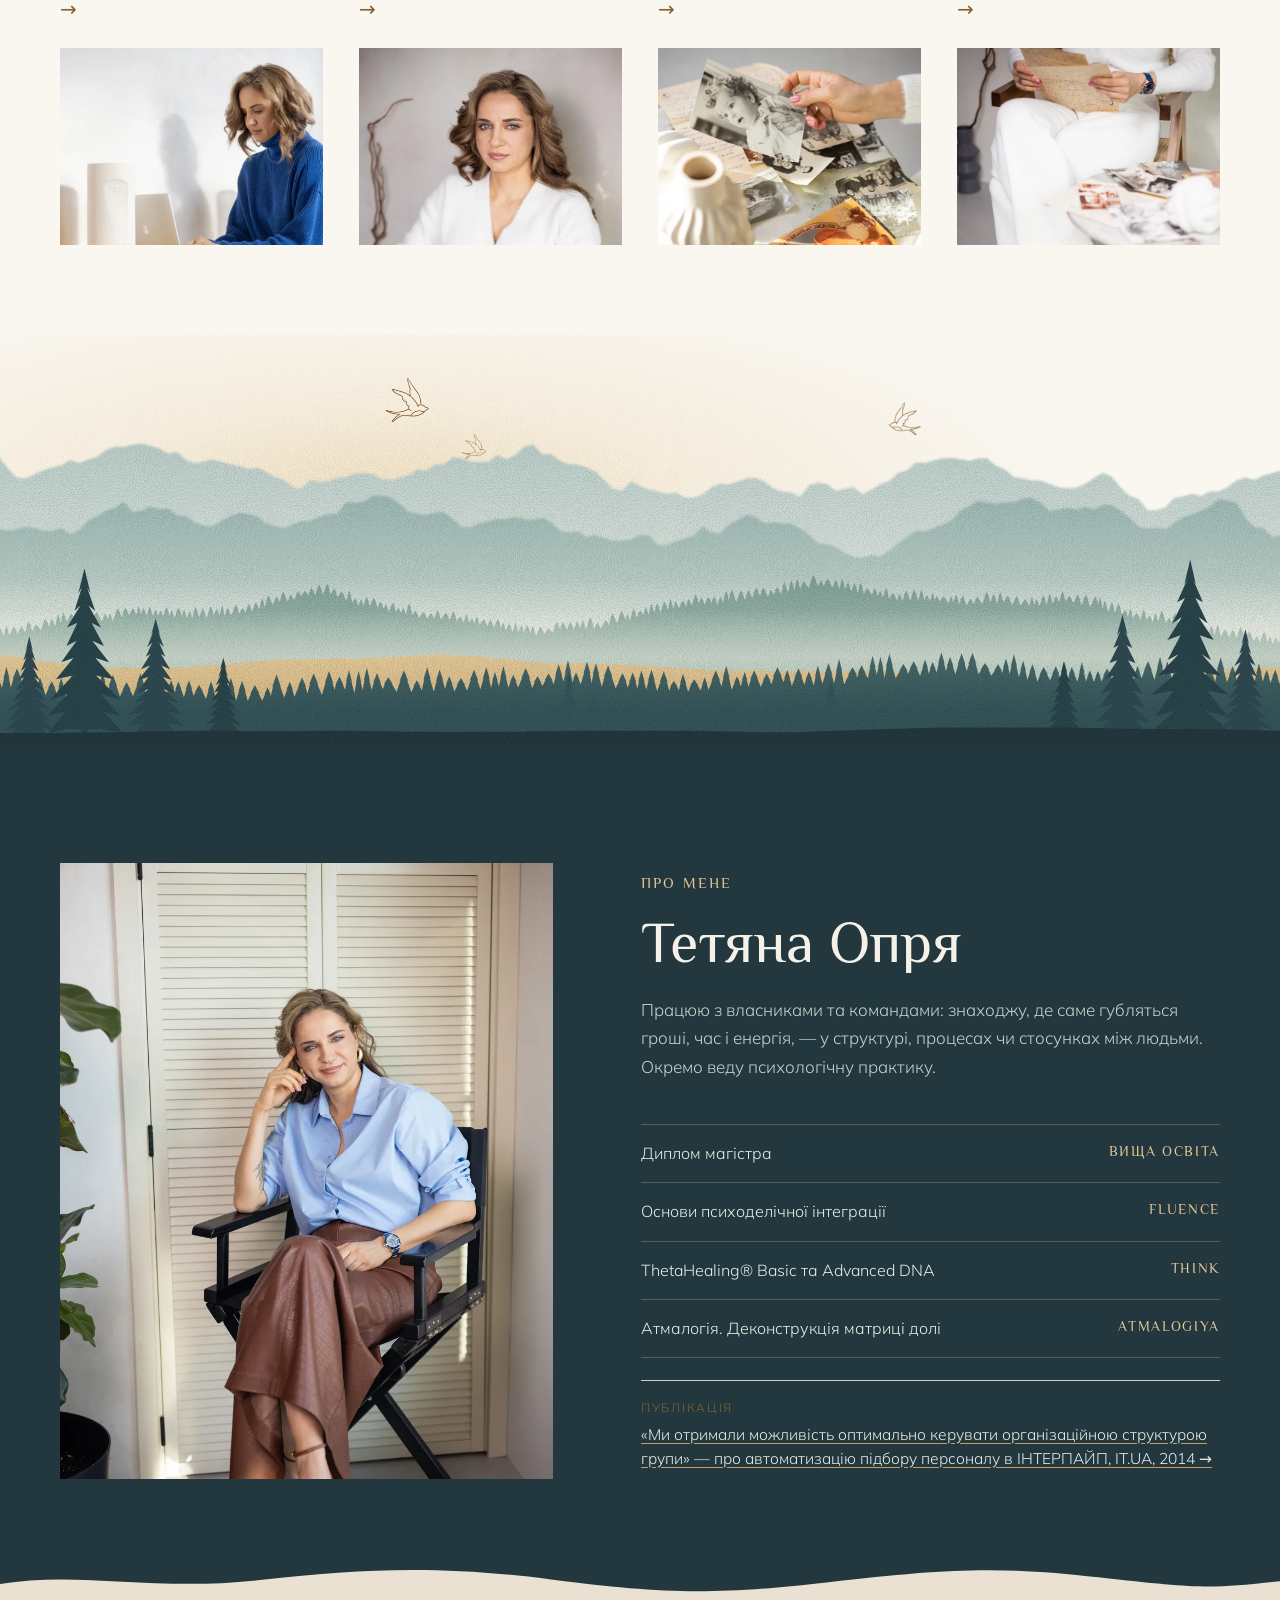
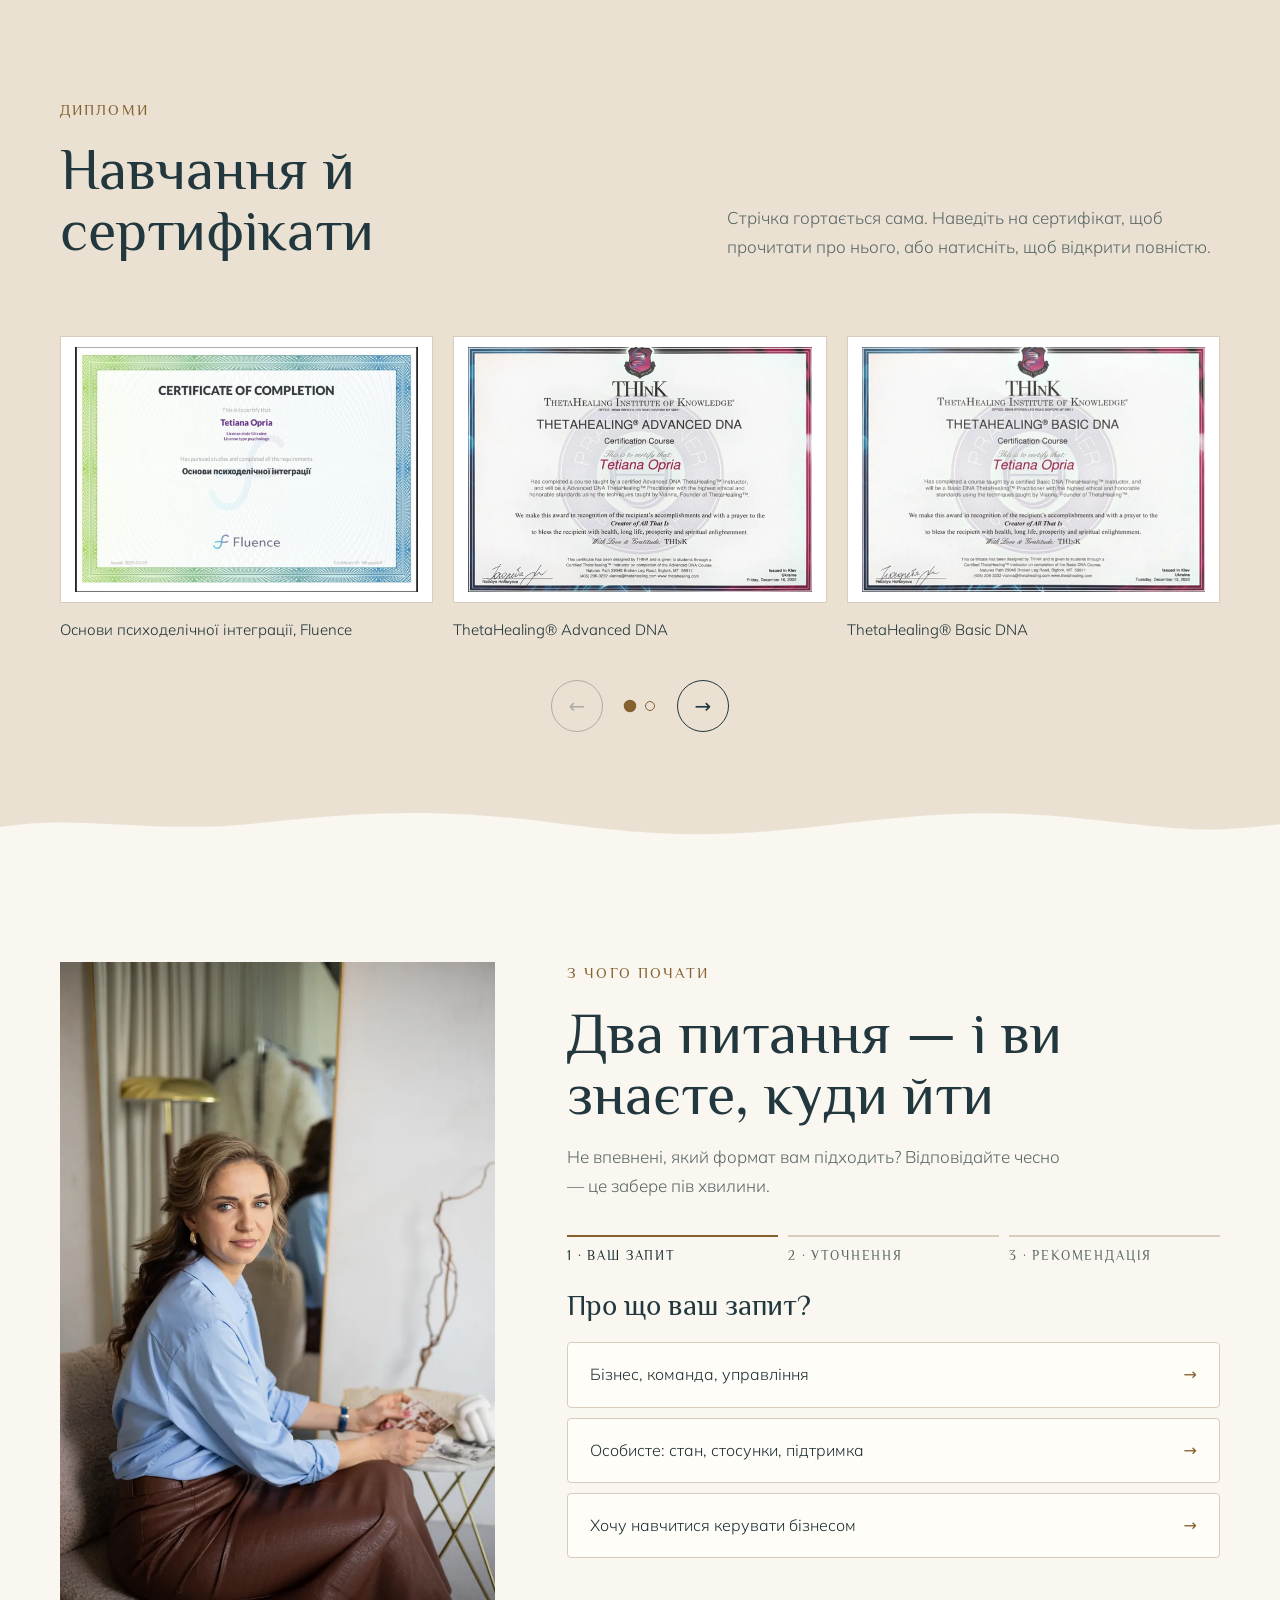
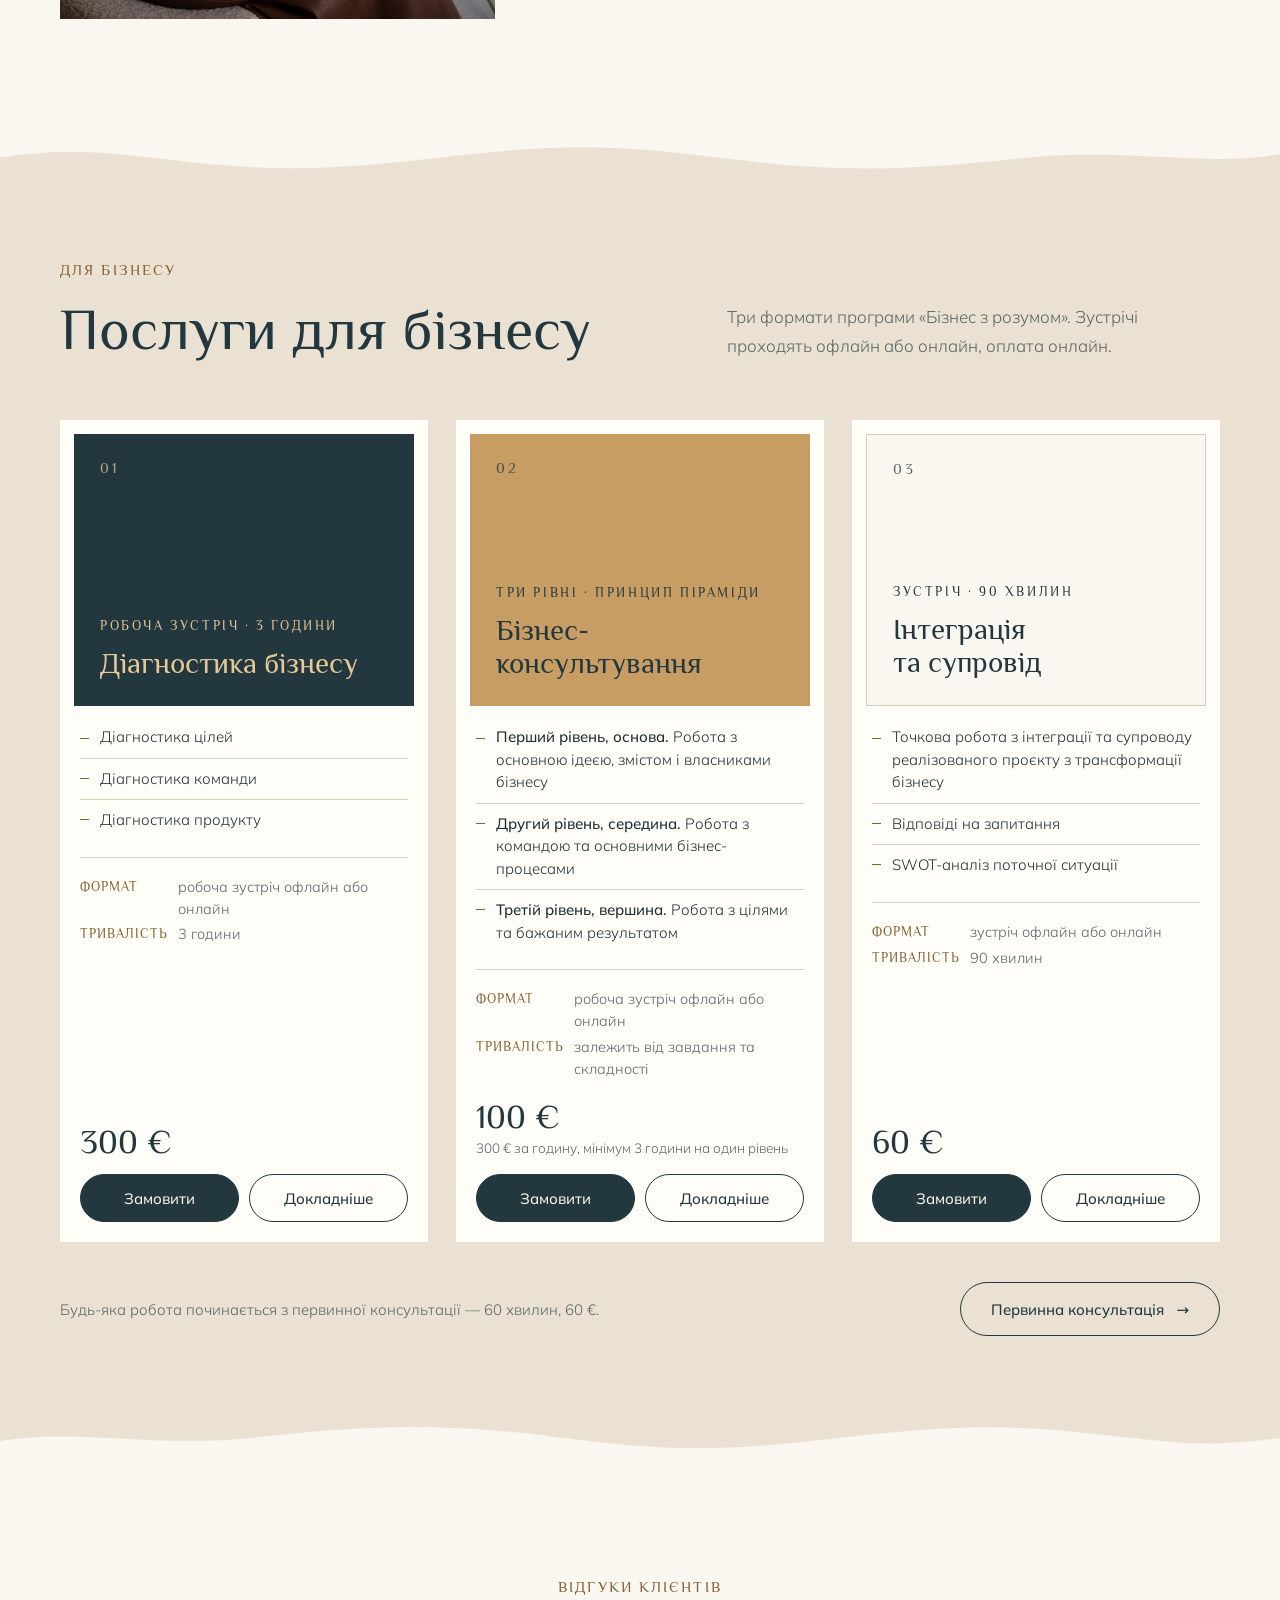
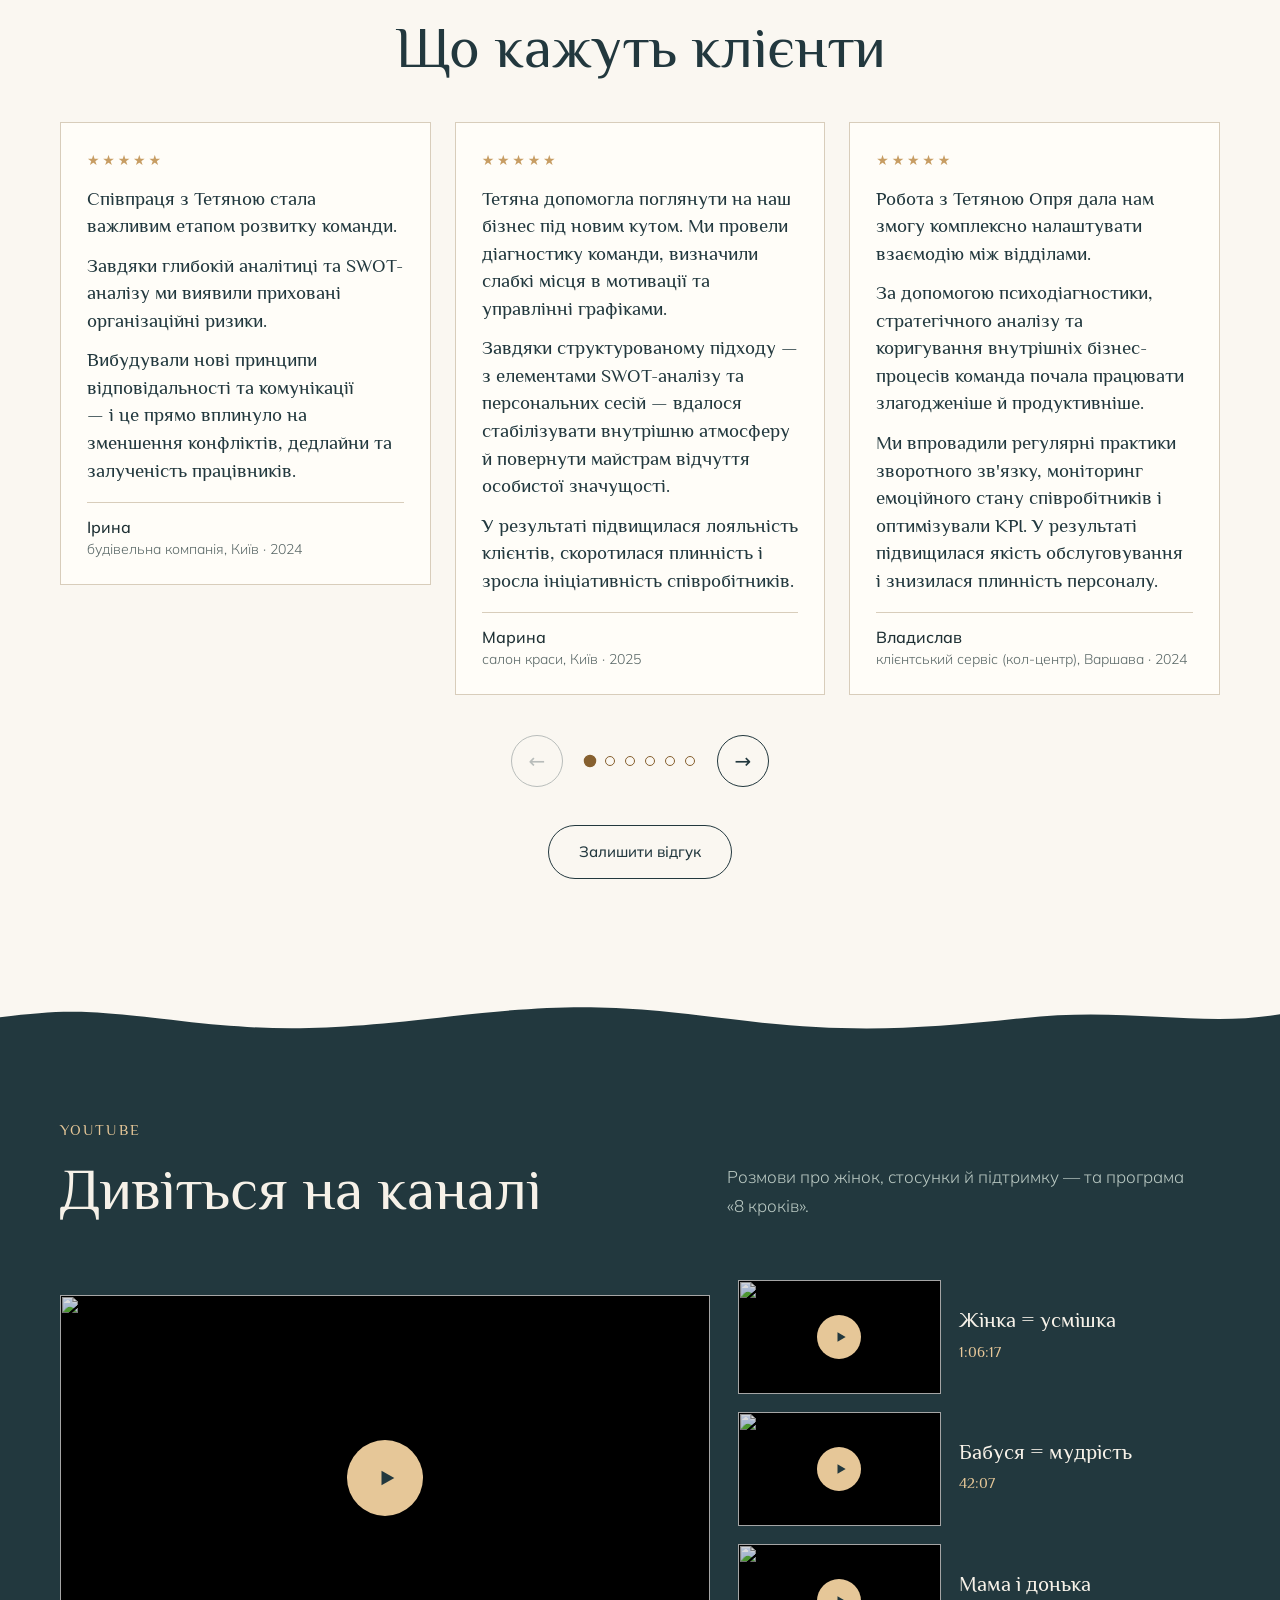
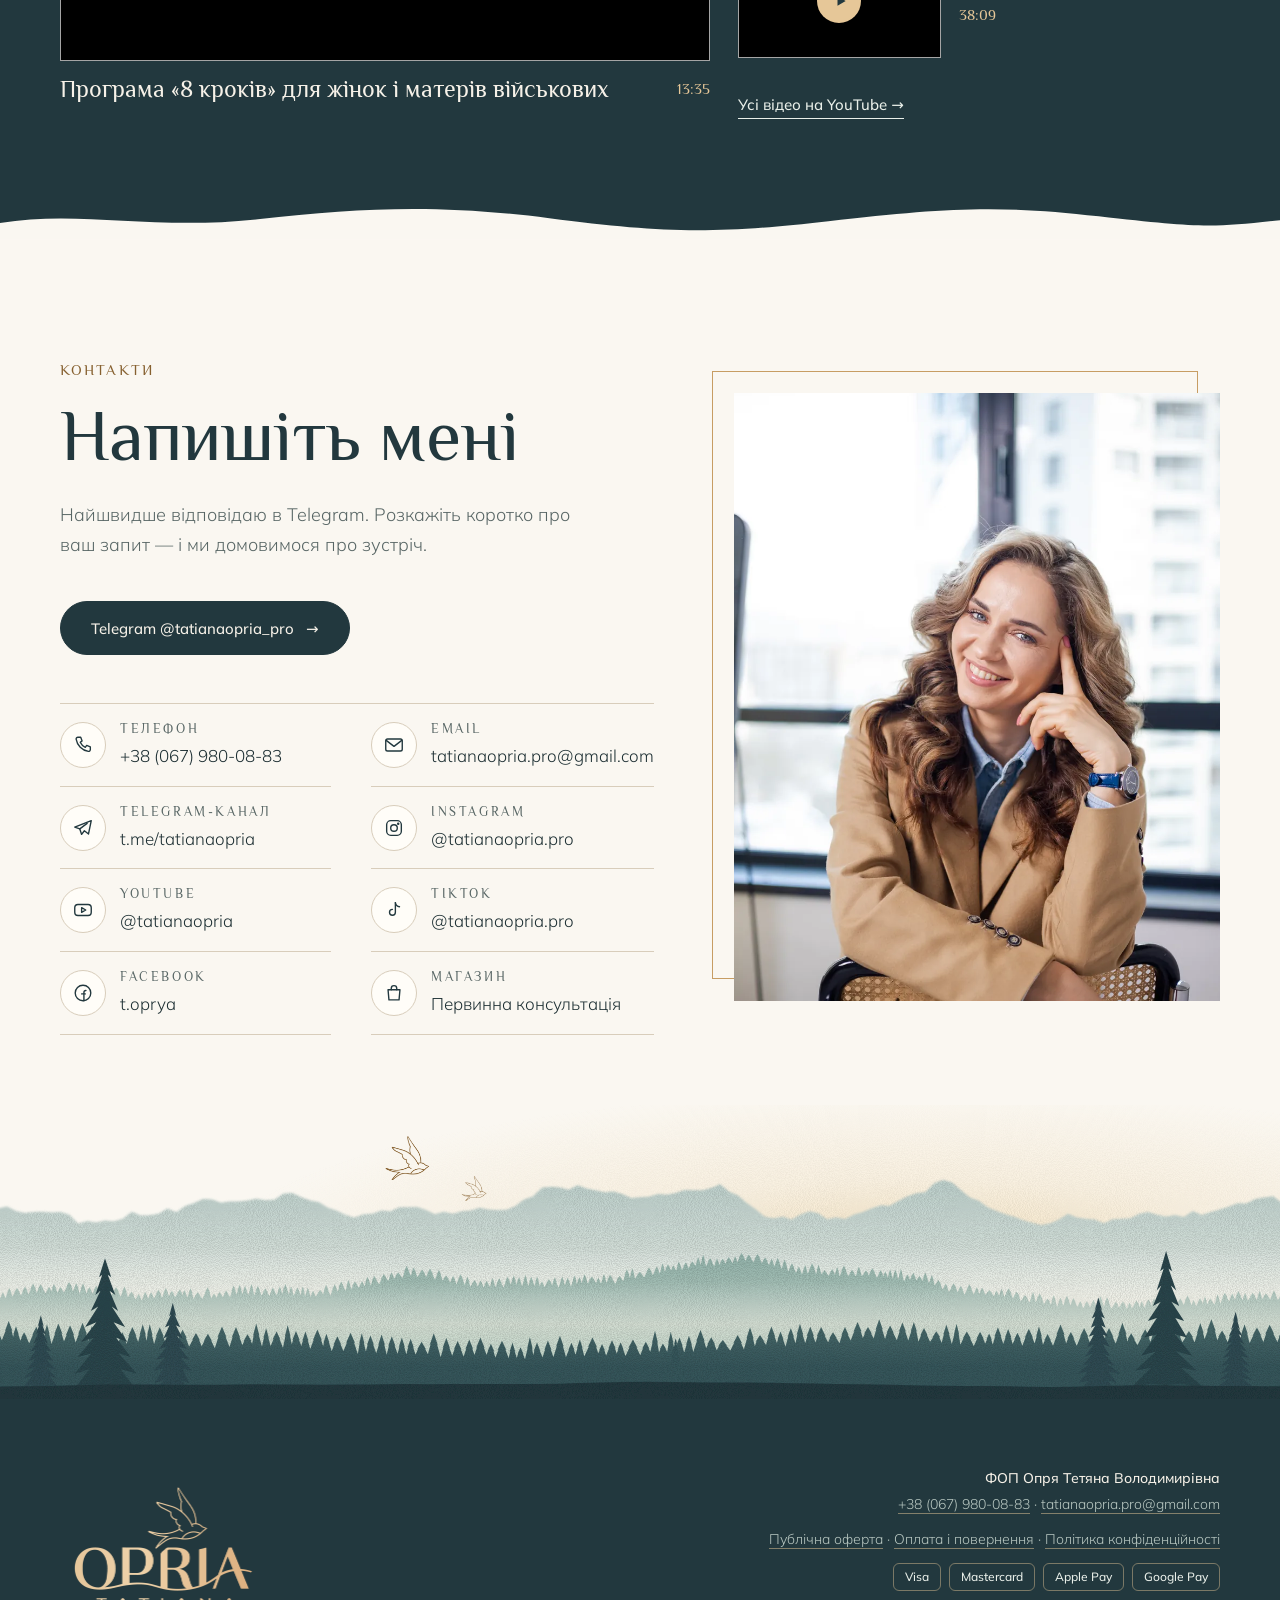
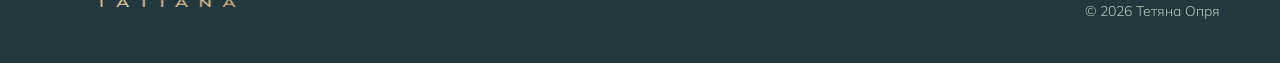
==== commit 2fbfe09f: "Зміна цін з адмінки" ====
--- a/index.html
+++ b/index.html
@@ -23,7 +23,7 @@
 <link rel="preconnect" href="https://fonts.gstatic.com" crossorigin="">
 <link href="https://fonts.googleapis.com/css2?family=Philosopher:ital,wght@0,400;0,700;1,400&amp;family=Mulish:wght@300;400;500;600&amp;display=swap" rel="stylesheet">
 <script type="application/ld+json">
-{"@context": "https://schema.org", "@type": "ProfessionalService", "@id": "https://tatianaopria.com/#org", "name": "Тетяна Опря", "alternateName": "OPRIA Tatiana", "description": "Бізнес-консалтинг для власників і команд, психологічна практика, атмахілінг.", "url": "https://tatianaopria.com/", "image": "https://tatianaopria.com/img/og.jpg", "logo": "https://tatianaopria.com/img/logo-teal.png", "telephone": "+380679800883", "email": "tatianaopria.pro@gmail.com", "priceRange": "60–306 EUR", "founder": {"@type": "Person", "name": "Тетяна Опря", "jobTitle": "Психолог, бізнес-консультант"}, "address": {"@type": "PostalAddress", "addressLocality": "Київ", "addressCountry": "UA"}, "areaServed": ["Київ", "Україна", "онлайн"], "sameAs": ["https://t.me/tatianaopria", "https://www.instagram.com/tatianaopria.pro", "https://youtube.com/@tatianaopria", "https://www.tiktok.com/@tatianaopria.pro", "https://www.facebook.com/t.oprya/"], "hasOfferCatalog": {"@type": "OfferCatalog", "name": "Послуги", "itemListElement": [{"@type": "Offer", "price": "60", "priceCurrency": "EUR", "url": "https://tatianaopria.com/magazyn.html", "itemOffered": {"@type": "Service", "name": "Первинна консультація, 60 хвилин"}}, {"@type": "Offer", "price": "300", "priceCurrency": "EUR", "url": "https://tatianaopria.com/biznes-z-rozumom.html", "itemOffered": {"@type": "Service", "name": "Діагностика бізнесу"}}, {"@type": "Offer", "price": "100", "priceCurrency": "EUR", "url": "https://tatianaopria.com/biznes-z-rozumom.html", "itemOffered": {"@type": "Service", "name": "Бізнес-консультування"}}, {"@type": "Offer", "price": "300", "priceCurrency": "EUR", "url": "https://tatianaopria.com/biznes-z-rozumom.html", "itemOffered": {"@type": "Service", "name": "Інтеграція та супровід"}}, {"@type": "Offer", "price": "306", "priceCurrency": "EUR", "url": "https://tatianaopria.com/atmakhilinh.html", "itemOffered": {"@type": "Service", "name": "Цикл сеансів атмахілінгу, персональний"}}, {"@type": "Offer", "price": "161", "priceCurrency": "EUR", "url": "https://tatianaopria.com/atmakhilinh.html", "itemOffered": {"@type": "Service", "name": "Грошовий потік — атмахілінг, група"}}]}}
+{"@context": "https://schema.org", "@type": "ProfessionalService", "@id": "https://tatianaopria.com/#org", "name": "Тетяна Опря", "alternateName": "OPRIA Tatiana", "description": "Бізнес-консалтинг для власників і команд, психологічна практика, атмахілінг.", "url": "https://tatianaopria.com/", "image": "https://tatianaopria.com/img/og.jpg", "logo": "https://tatianaopria.com/img/logo-teal.png", "telephone": "+380679800883", "email": "tatianaopria.pro@gmail.com", "priceRange": "60–306 EUR", "founder": {"@type": "Person", "name": "Тетяна Опря", "jobTitle": "Психолог, бізнес-консультант"}, "address": {"@type": "PostalAddress", "addressLocality": "Київ", "addressCountry": "UA"}, "areaServed": ["Київ", "Україна", "онлайн"], "sameAs": ["https://t.me/tatianaopria", "https://www.instagram.com/tatianaopria.pro", "https://youtube.com/@tatianaopria", "https://www.tiktok.com/@tatianaopria.pro", "https://www.facebook.com/t.oprya/"], "hasOfferCatalog": {"@type": "OfferCatalog", "name": "Послуги", "itemListElement": [{"@type": "Offer", "price": "60", "priceCurrency": "EUR", "url": "https://tatianaopria.com/magazyn.html", "itemOffered": {"@type": "Service", "name": "Первинна консультація, 60 хвилин"}}, {"@type": "Offer", "price": "300", "priceCurrency": "EUR", "url": "https://tatianaopria.com/biznes-z-rozumom.html", "itemOffered": {"@type": "Service", "name": "Діагностика бізнесу"}}, {"@type": "Offer", "price": "100", "priceCurrency": "EUR", "url": "https://tatianaopria.com/biznes-z-rozumom.html", "itemOffered": {"@type": "Service", "name": "Бізнес-консультування"}}, {"@type": "Offer", "price": "60", "priceCurrency": "EUR", "url": "https://tatianaopria.com/biznes-z-rozumom.html", "itemOffered": {"@type": "Service", "name": "Інтеграція та супровід"}}, {"@type": "Offer", "price": "306", "priceCurrency": "EUR", "url": "https://tatianaopria.com/atmakhilinh.html", "itemOffered": {"@type": "Service", "name": "Цикл сеансів атмахілінгу, персональний"}}, {"@type": "Offer", "price": "161", "priceCurrency": "EUR", "url": "https://tatianaopria.com/atmakhilinh.html", "itemOffered": {"@type": "Service", "name": "Грошовий потік — атмахілінг, група"}}]}}
 </script>
 <link rel="preload" as="image" href="img/hero-work.webp" fetchpriority="high">
 <link rel="stylesheet" href="site.css?v=20261127a">
@@ -243,7 +243,7 @@
           <div class="cover c3"><span class="cink" aria-hidden="true"><i></i><i></i><i></i><i></i></span><span class="tag">Зустріч · 90 хвилин</span><span class="no">03</span><h3>Інтеграція та супровід</h3></div>
           <ul class="bzl"><li>Точкова робота з інтеграції та супроводу реалізованого проєкту з трансформації бізнесу</li><li>Відповіді на запитання</li><li>SWOT-аналіз поточної ситуації</li></ul>
           <dl class="bzm"><div><dt>Формат</dt><dd>зустріч офлайн або онлайн</dd></div><div><dt>Тривалість</dt><dd>90 хвилин</dd></div></dl>
-          <div class="bzp"><span class="price" data-price="biz-int">300 €</span></div>
+          <div class="bzp"><span class="price" data-price="biz-int">60 €</span></div>
           <div class="bzb"><button class="btn" type="button" data-order="Інтеграція та супровід">Замовити</button><a class="btn ghost" href="biznes-z-rozumom.html#formaty">Докладніше</a></div>
         </article>
       </div>
